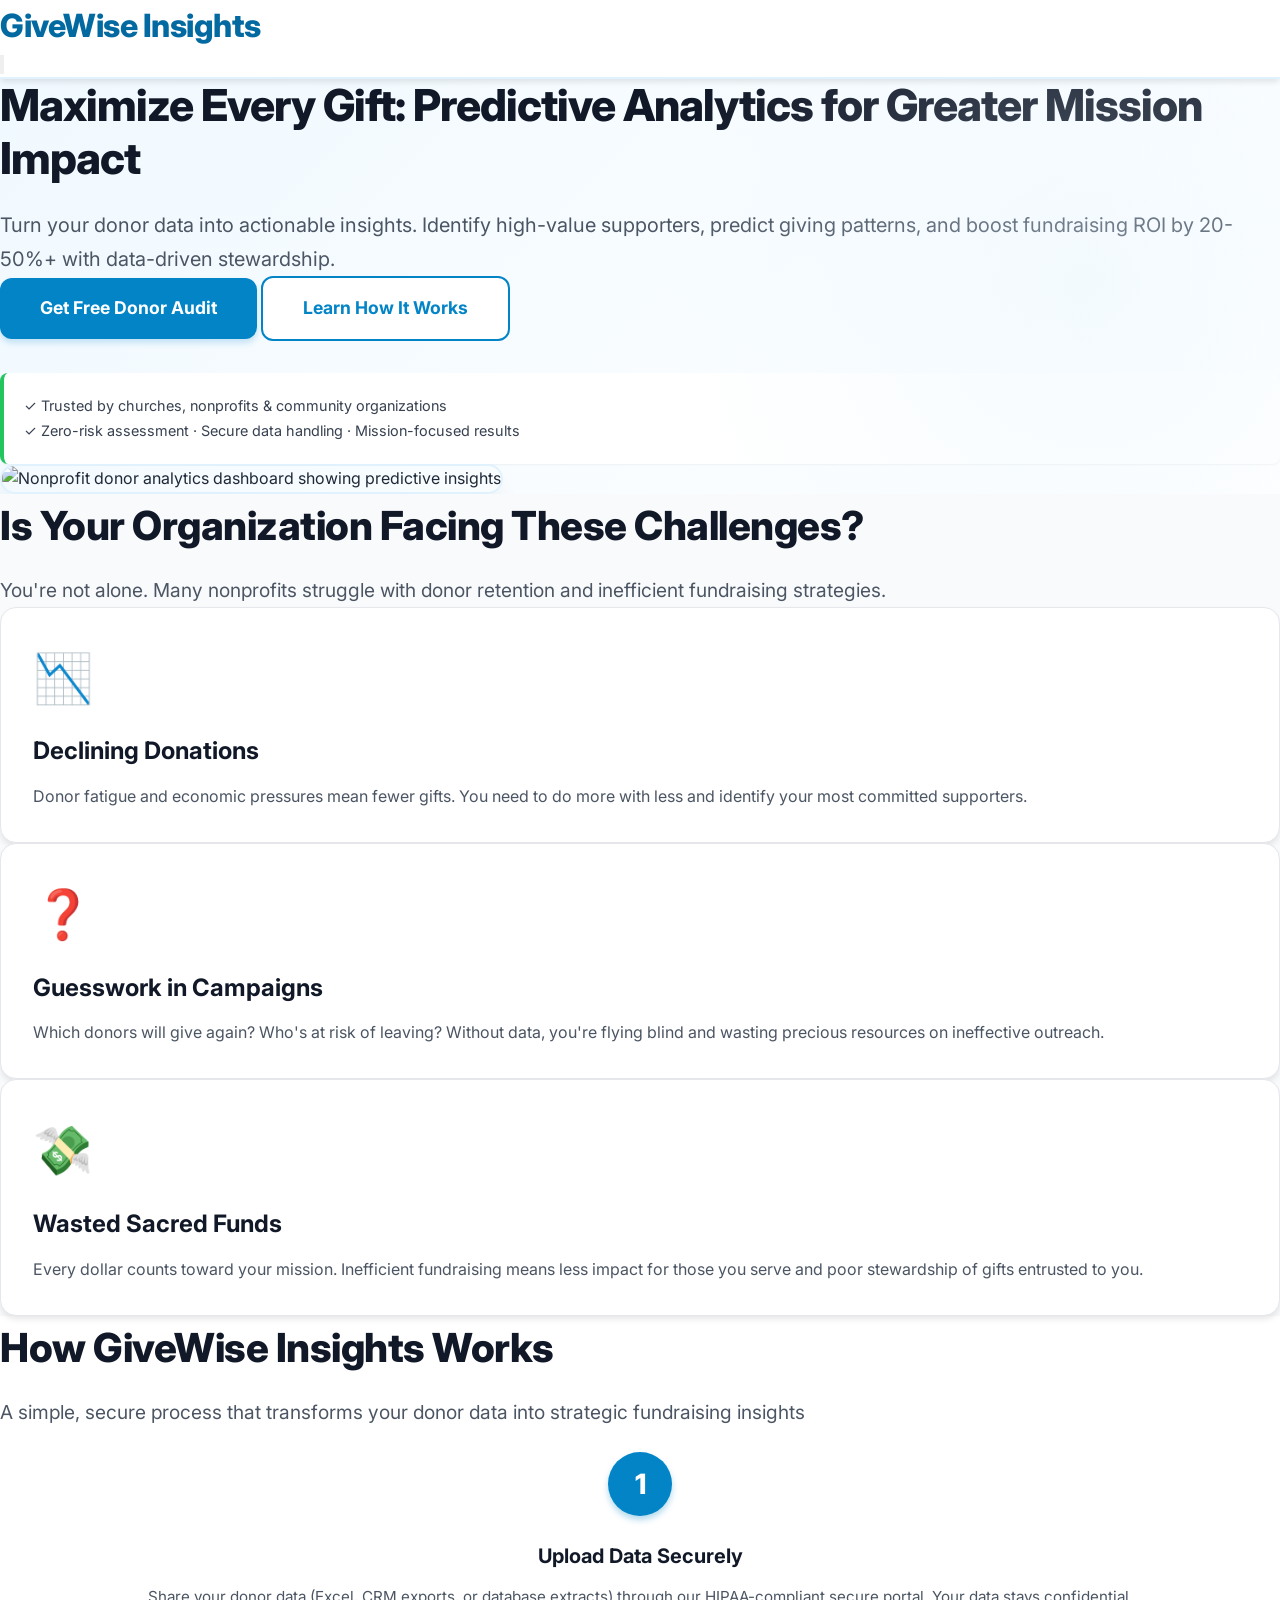
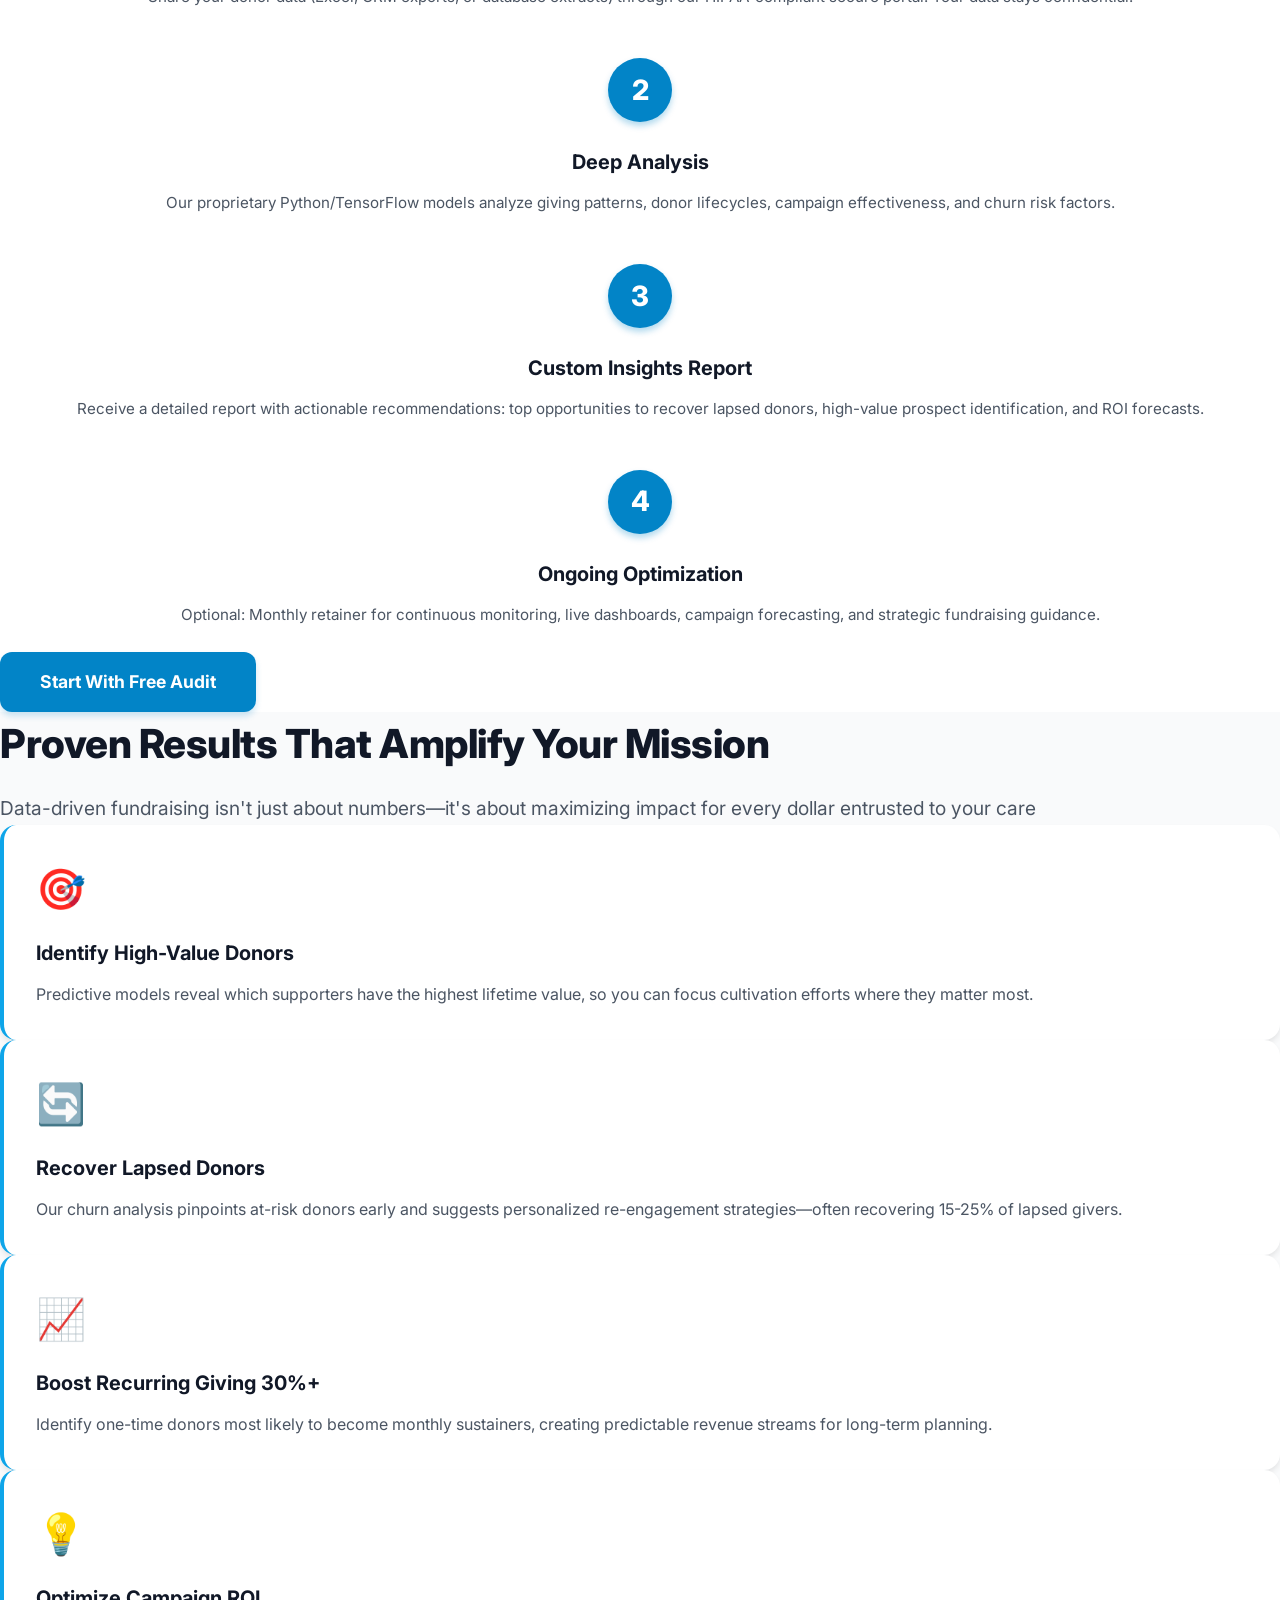
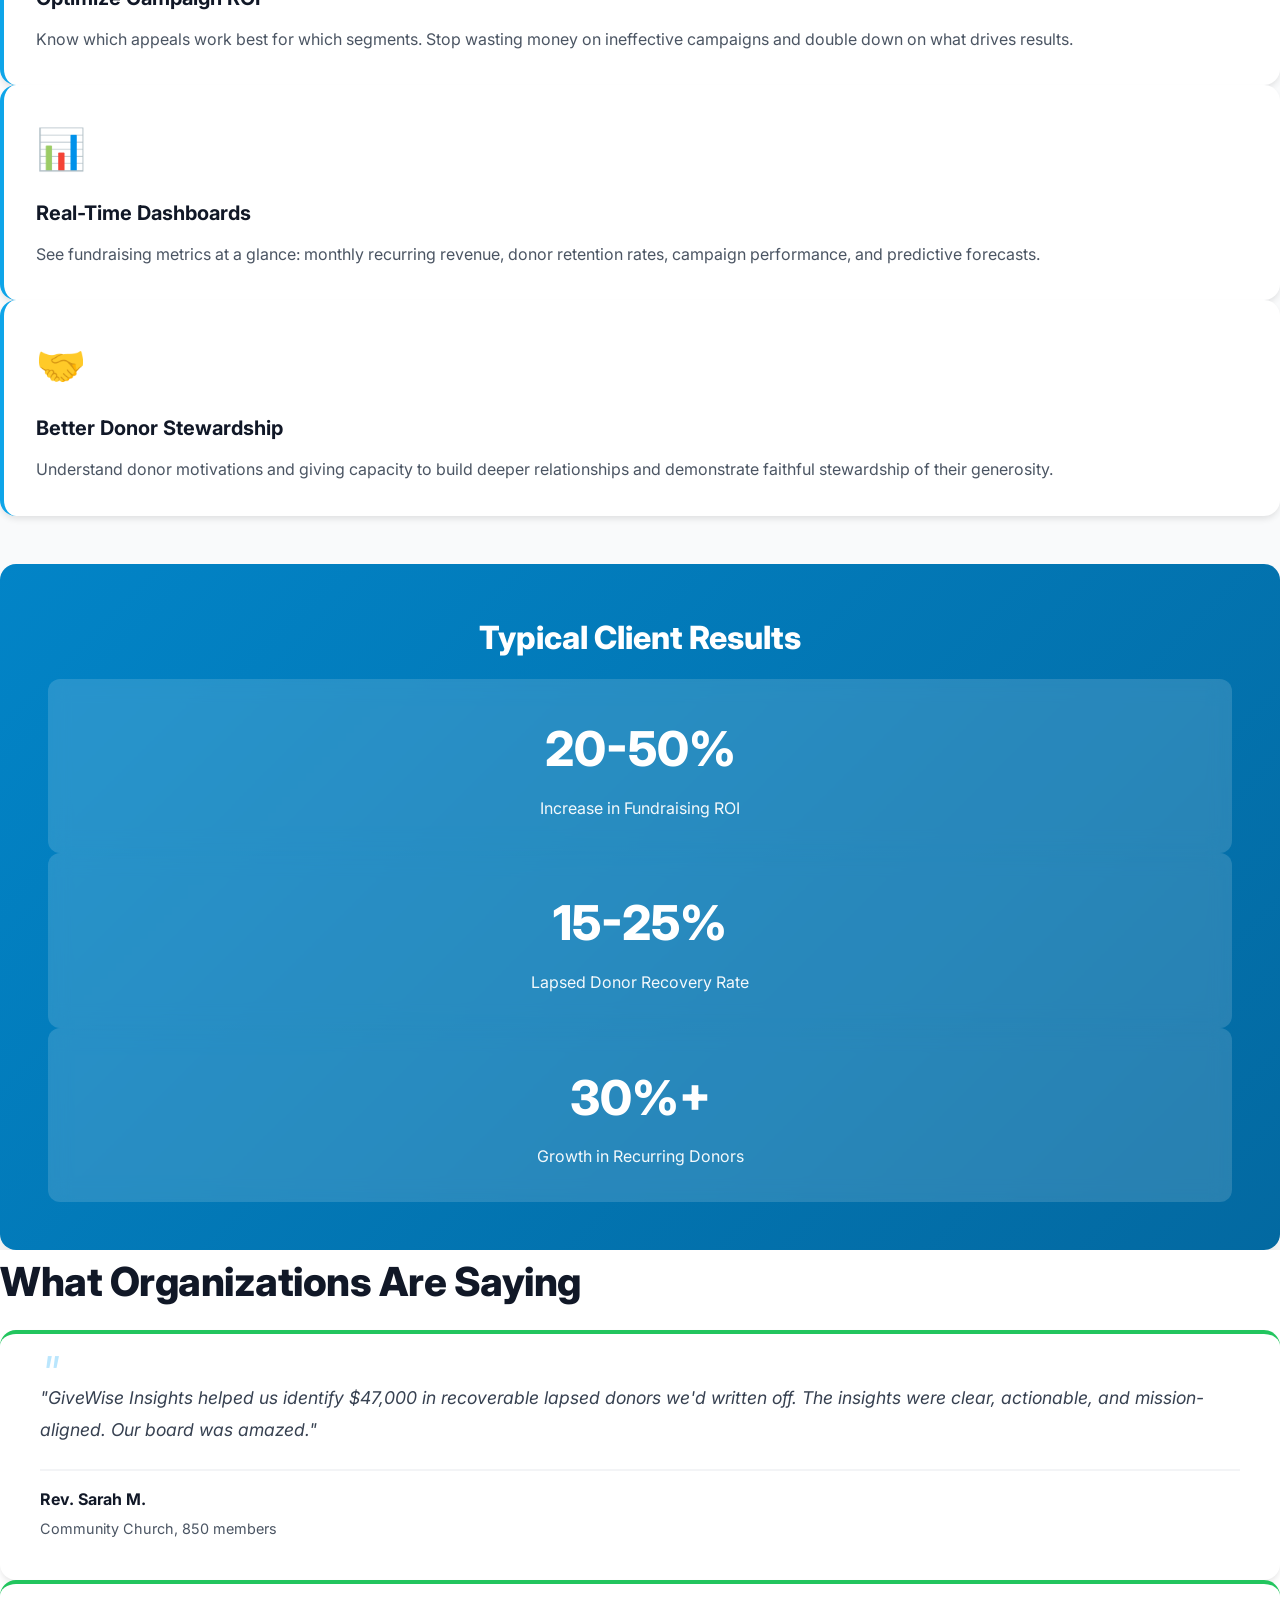
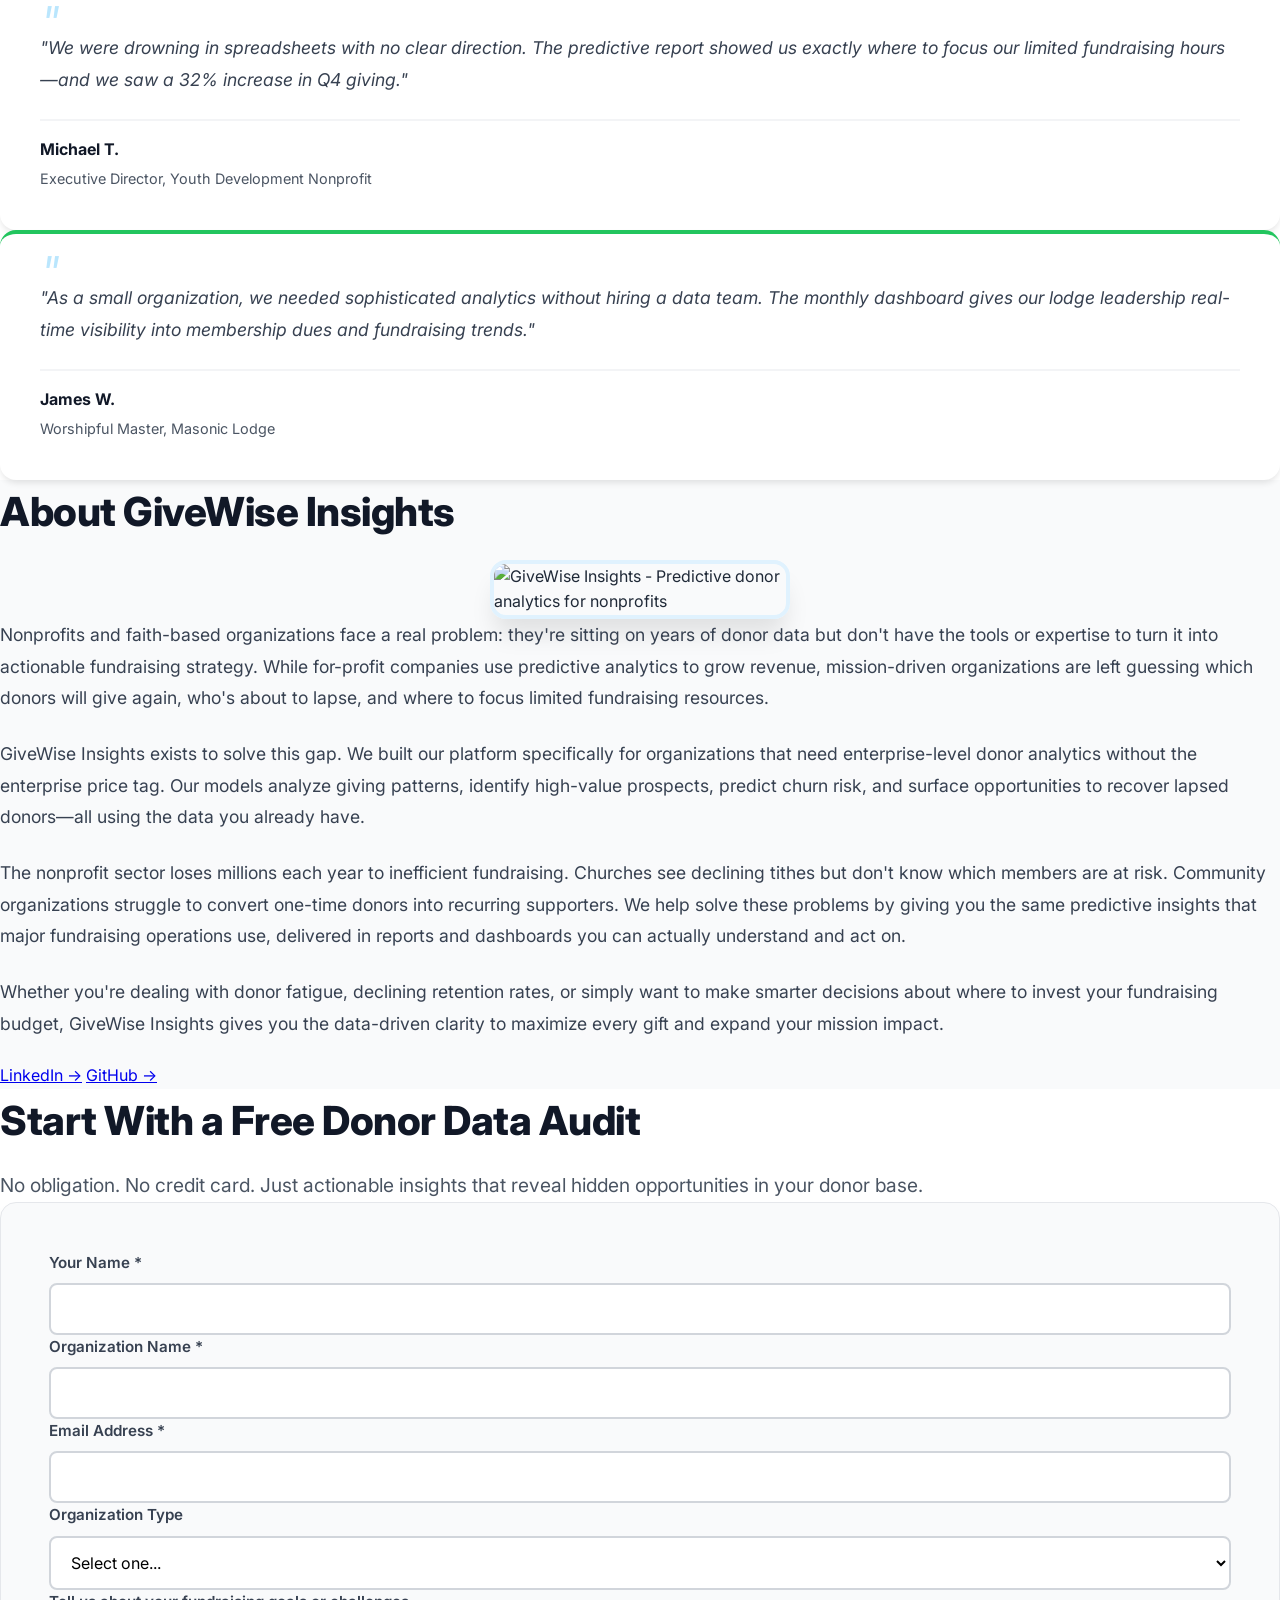
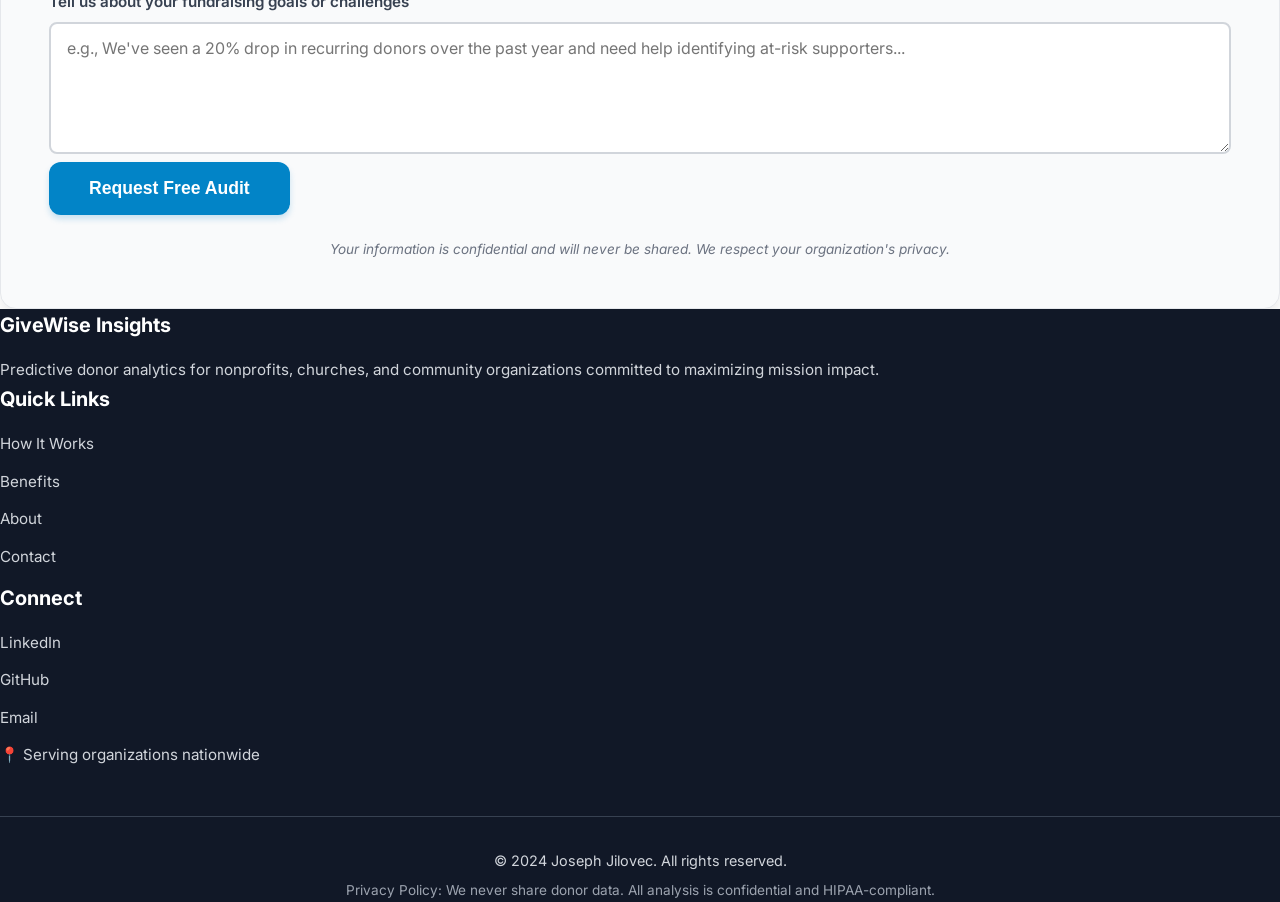
==== index.html @ 6f05339a "Rebrand to GiveWise Insights - Updated content to be more business-focused" ====
<!DOCTYPE html>
<html lang="en">
<head>
    <meta charset="UTF-8">
    <meta name="viewport" content="width=device-width, initial-scale=1.0">
    <meta name="description" content="GiveWise Insights helps nonprofits, churches, and community organizations maximize fundraising ROI through predictive donor analytics and data-driven insights. Free donor data audit available.">
    <meta name="keywords" content="donor analytics for nonprofits, fundraising ROI optimization, predictive donor insights churches, nonprofit donor forecasting, church fundraising analytics, donor lifetime value, lapsed donor recovery">
    <meta name="author" content="Joseph Jilovec">
    
    <!-- Open Graph Tags for Social Sharing -->
    <meta property="og:title" content="GiveWise Insights - Maximize Every Gift Through Data">
    <meta property="og:description" content="Predictive analytics for nonprofits, churches, and community organizations. Boost fundraising ROI by 20-50%+ with data-driven donor insights.">
    <meta property="og:type" content="website">
    <meta property="og:url" content="https://josephjilovec.github.io/givewiseinsights.github.io">
    <meta property="og:image" content="https://josephjilovec.github.io/givewiseinsights.github.io/images/og-image.jpg">
    
    <!-- Twitter Card -->
    <meta name="twitter:card" content="summary_large_image">
    <meta name="twitter:title" content="GiveWise Insights - Maximize Every Gift">
    <meta name="twitter:description" content="Predictive donor analytics for nonprofits and faith-based organizations">
    
    <title>GiveWise Insights - Maximize Every Gift Through Predictive Donor Insights</title>
    
    <!-- Tailwind CSS CDN -->
    <script src="https://cdn.tailwindcss.com"></script>
    
    <!-- Custom Styles -->
    <link rel="stylesheet" href="styles.css">
    
    <!-- Schema.org Markup -->
    <script type="application/ld+json">
    {
      "@context": "https://schema.org",
      "@type": "ProfessionalService",
      "name": "GiveWise Insights",
      "description": "Predictive donor analytics and fundraising optimization for nonprofits, churches, and community organizations",
      "founder": {
        "@type": "Person",
        "name": "Joseph Jilovec"
      },
      "areaServed": "United States",
      "serviceType": ["Donor Analytics", "Fundraising Optimization", "Predictive Modeling", "Donor Lifetime Value Analysis"],
      "url": "https://josephjilovec.github.io/givewiseinsights.github.io"
    }
    </script>
</head>
<body class="antialiased">

    <!-- Header & Navigation -->
    <header class="header-nav">
        <div class="max-w-7xl mx-auto px-4 sm:px-6 lg:px-8 py-4 flex justify-between items-center">
            <h1 class="text-2xl font-bold logo-text">GiveWise Insights</h1>
            <nav class="space-x-4 hidden md:flex">
                <a href="#how-it-works" class="nav-link">How It Works</a>
                <a href="#benefits" class="nav-link">Benefits</a>
                <a href="#about" class="nav-link">About</a>
                <a href="#contact" class="btn-primary-small">Free Audit</a>
            </nav>
            <!-- Mobile menu button -->
            <button id="mobile-menu-btn" class="md:hidden text-gray-600 hover:text-primary-600">
                <svg class="w-6 h-6" fill="none" stroke="currentColor" viewBox="0 0 24 24">
                    <path stroke-linecap="round" stroke-linejoin="round" stroke-width="2" d="M4 6h16M4 12h16M4 18h16"></path>
                </svg>
            </button>
        </div>
        <!-- Mobile menu -->
        <div id="mobile-menu" class="hidden md:hidden bg-white border-t border-gray-200">
            <nav class="flex flex-col px-4 py-4 space-y-3">
                <a href="#how-it-works" class="nav-link">How It Works</a>
                <a href="#benefits" class="nav-link">Benefits</a>
                <a href="#about" class="nav-link">About</a>
                <a href="#contact" class="nav-link">Contact</a>
            </nav>
        </div>
    </header>

    <!-- Hero Section -->
    <section id="hero" class="hero-section">
        <div class="max-w-7xl mx-auto px-4 sm:px-6 lg:px-8 py-20 md:py-32">
            <div class="grid grid-cols-1 lg:grid-cols-2 gap-12 items-center">
                <div>
                    <h1 class="hero-headline">
                        Maximize Every Gift: <span class="text-primary-600">Predictive Analytics</span> for Greater Mission Impact
                    </h1>
                    <p class="hero-subheadline">
                        Turn your donor data into actionable insights. Identify high-value supporters, predict giving patterns, and boost fundraising ROI by 20-50%+ with data-driven stewardship.
                    </p>
                    <div class="flex flex-col sm:flex-row gap-4 mt-8">
                        <a href="#contact" class="btn-primary">Get Free Donor Audit</a>
                        <a href="#how-it-works" class="btn-secondary">Learn How It Works</a>
                    </div>
                    <p class="trust-badge">
                        ✓ Trusted by churches, nonprofits & community organizations<br>
                        ✓ Zero-risk assessment · Secure data handling · Mission-focused results
                    </p>
                </div>
                <div class="hero-image-placeholder">
                    <!-- Replace with actual image: diverse community, hands together, or data visualization -->
                    <img src="images/hero-analytics.jpg" alt="Nonprofit donor analytics dashboard showing predictive insights" class="rounded-lg shadow-2xl">
                </div>
            </div>
        </div>
    </section>

    <!-- Pain Points Section -->
    <section id="pain-points" class="section-light">
        <div class="max-w-7xl mx-auto px-4 sm:px-6 lg:px-8 py-16 md:py-20">
            <div class="text-center max-w-3xl mx-auto mb-12">
                <h2 class="section-title">Is Your Organization Facing These Challenges?</h2>
                <p class="section-subtitle">You're not alone. Many nonprofits struggle with donor retention and inefficient fundraising strategies.</p>
            </div>
            
            <div class="grid grid-cols-1 md:grid-cols-3 gap-8">
                <div class="pain-card">
                    <div class="pain-icon">📉</div>
                    <h3 class="pain-title">Declining Donations</h3>
                    <p class="pain-description">Donor fatigue and economic pressures mean fewer gifts. You need to do more with less and identify your most committed supporters.</p>
                </div>
                
                <div class="pain-card">
                    <div class="pain-icon">❓</div>
                    <h3 class="pain-title">Guesswork in Campaigns</h3>
                    <p class="pain-description">Which donors will give again? Who's at risk of leaving? Without data, you're flying blind and wasting precious resources on ineffective outreach.</p>
                </div>
                
                <div class="pain-card">
                    <div class="pain-icon">💸</div>
                    <h3 class="pain-title">Wasted Sacred Funds</h3>
                    <p class="pain-description">Every dollar counts toward your mission. Inefficient fundraising means less impact for those you serve and poor stewardship of gifts entrusted to you.</p>
                </div>
            </div>
        </div>
    </section>

    <!-- How It Works Section -->
    <section id="how-it-works" class="section-white">
        <div class="max-w-7xl mx-auto px-4 sm:px-6 lg:px-8 py-16 md:py-20">
            <div class="text-center max-w-3xl mx-auto mb-16">
                <h2 class="section-title">How GiveWise Insights Works</h2>
                <p class="section-subtitle">A simple, secure process that transforms your donor data into strategic fundraising insights</p>
            </div>
            
            <div class="grid grid-cols-1 md:grid-cols-4 gap-8">
                <div class="process-step">
                    <div class="process-number">1</div>
                    <h3 class="process-title">Upload Data Securely</h3>
                    <p class="process-description">Share your donor data (Excel, CRM exports, or database extracts) through our HIPAA-compliant secure portal. Your data stays confidential.</p>
                </div>
                
                <div class="process-step">
                    <div class="process-number">2</div>
                    <h3 class="process-title">Deep Analysis</h3>
                    <p class="process-description">Our proprietary Python/TensorFlow models analyze giving patterns, donor lifecycles, campaign effectiveness, and churn risk factors.</p>
                </div>
                
                <div class="process-step">
                    <div class="process-number">3</div>
                    <h3 class="process-title">Custom Insights Report</h3>
                    <p class="process-description">Receive a detailed report with actionable recommendations: top opportunities to recover lapsed donors, high-value prospect identification, and ROI forecasts.</p>
                </div>
                
                <div class="process-step">
                    <div class="process-number">4</div>
                    <h3 class="process-title">Ongoing Optimization</h3>
                    <p class="process-description">Optional: Monthly retainer for continuous monitoring, live dashboards, campaign forecasting, and strategic fundraising guidance.</p>
                </div>
            </div>
            
            <div class="text-center mt-12">
                <a href="#contact" class="btn-primary">Start With Free Audit</a>
            </div>
        </div>
    </section>

    <!-- Benefits/ROI Section -->
    <section id="benefits" class="section-light">
        <div class="max-w-7xl mx-auto px-4 sm:px-6 lg:px-8 py-16 md:py-20">
            <div class="text-center max-w-3xl mx-auto mb-16">
                <h2 class="section-title">Proven Results That Amplify Your Mission</h2>
                <p class="section-subtitle">Data-driven fundraising isn't just about numbers—it's about maximizing impact for every dollar entrusted to your care</p>
            </div>
            
            <div class="grid grid-cols-1 md:grid-cols-2 lg:grid-cols-3 gap-8">
                <div class="benefit-card">
                    <div class="benefit-icon">🎯</div>
                    <h3 class="benefit-title">Identify High-Value Donors</h3>
                    <p class="benefit-description">Predictive models reveal which supporters have the highest lifetime value, so you can focus cultivation efforts where they matter most.</p>
                </div>
                
                <div class="benefit-card">
                    <div class="benefit-icon">🔄</div>
                    <h3 class="benefit-title">Recover Lapsed Donors</h3>
                    <p class="benefit-description">Our churn analysis pinpoints at-risk donors early and suggests personalized re-engagement strategies—often recovering 15-25% of lapsed givers.</p>
                </div>
                
                <div class="benefit-card">
                    <div class="benefit-icon">📈</div>
                    <h3 class="benefit-title">Boost Recurring Giving 30%+</h3>
                    <p class="benefit-description">Identify one-time donors most likely to become monthly sustainers, creating predictable revenue streams for long-term planning.</p>
                </div>
                
                <div class="benefit-card">
                    <div class="benefit-icon">💡</div>
                    <h3 class="benefit-title">Optimize Campaign ROI</h3>
                    <p class="benefit-description">Know which appeals work best for which segments. Stop wasting money on ineffective campaigns and double down on what drives results.</p>
                </div>
                
                <div class="benefit-card">
                    <div class="benefit-icon">📊</div>
                    <h3 class="benefit-title">Real-Time Dashboards</h3>
                    <p class="benefit-description">See fundraising metrics at a glance: monthly recurring revenue, donor retention rates, campaign performance, and predictive forecasts.</p>
                </div>
                
                <div class="benefit-card">
                    <div class="benefit-icon">🤝</div>
                    <h3 class="benefit-title">Better Donor Stewardship</h3>
                    <p class="benefit-description">Understand donor motivations and giving capacity to build deeper relationships and demonstrate faithful stewardship of their generosity.</p>
                </div>
            </div>
            
            <div class="roi-highlight">
                <h3 class="roi-title">Typical Client Results</h3>
                <div class="grid grid-cols-1 md:grid-cols-3 gap-6 mt-6">
                    <div class="roi-stat">
                        <div class="roi-number">20-50%</div>
                        <div class="roi-label">Increase in Fundraising ROI</div>
                    </div>
                    <div class="roi-stat">
                        <div class="roi-number">15-25%</div>
                        <div class="roi-label">Lapsed Donor Recovery Rate</div>
                    </div>
                    <div class="roi-stat">
                        <div class="roi-number">30%+</div>
                        <div class="roi-label">Growth in Recurring Donors</div>
                    </div>
                </div>
            </div>
        </div>
    </section>

    <!-- Testimonials/Case Studies Section -->
    <section id="testimonials" class="section-white">
        <div class="max-w-7xl mx-auto px-4 sm:px-6 lg:px-8 py-16 md:py-20">
            <div class="text-center max-w-3xl mx-auto mb-16">
                <h2 class="section-title">What Organizations Are Saying</h2>
            </div>
            
            <div class="grid grid-cols-1 md:grid-cols-3 gap-8">
                <div class="testimonial-card">
                    <div class="testimonial-quote">"GiveWise Insights helped us identify $47,000 in recoverable lapsed donors we'd written off. The insights were clear, actionable, and mission-aligned. Our board was amazed."</div>
                    <div class="testimonial-author">
                        <div class="testimonial-name">Rev. Sarah M.</div>
                        <div class="testimonial-org">Community Church, 850 members</div>
                    </div>
                </div>
                
                <div class="testimonial-card">
                    <div class="testimonial-quote">"We were drowning in spreadsheets with no clear direction. The predictive report showed us exactly where to focus our limited fundraising hours—and we saw a 32% increase in Q4 giving."</div>
                    <div class="testimonial-author">
                        <div class="testimonial-name">Michael T.</div>
                        <div class="testimonial-org">Executive Director, Youth Development Nonprofit</div>
                    </div>
                </div>
                
                <div class="testimonial-card">
                    <div class="testimonial-quote">"As a small organization, we needed sophisticated analytics without hiring a data team. The monthly dashboard gives our lodge leadership real-time visibility into membership dues and fundraising trends."</div>
                    <div class="testimonial-author">
                        <div class="testimonial-name">James W.</div>
                        <div class="testimonial-org">Worshipful Master, Masonic Lodge</div>
                    </div>
                </div>
            </div>
        </div>
    </section>

    <!-- About Section -->
    <section id="about" class="section-light">
        <div class="max-w-5xl mx-auto px-4 sm:px-6 lg:px-8 py-16 md:py-20">
            <div class="text-center mb-12">
                <h2 class="section-title">About GiveWise Insights</h2>
            </div>
            
            <div class="grid grid-cols-1 lg:grid-cols-3 gap-12 items-center">
                <div class="lg:col-span-1">
                    <img src="images/joseph-profile.jpg" alt="GiveWise Insights - Predictive donor analytics for nonprofits" class="about-image">
                </div>
                
                <div class="lg:col-span-2">
                    <div class="about-content">
                        <p class="about-text">Nonprofits and faith-based organizations face a real problem: they're sitting on years of donor data but don't have the tools or expertise to turn it into actionable fundraising strategy. While for-profit companies use predictive analytics to grow revenue, mission-driven organizations are left guessing which donors will give again, who's about to lapse, and where to focus limited fundraising resources.</p>
                        
                        <p class="about-text">GiveWise Insights exists to solve this gap. We built our platform specifically for organizations that need enterprise-level donor analytics without the enterprise price tag. Our models analyze giving patterns, identify high-value prospects, predict churn risk, and surface opportunities to recover lapsed donors—all using the data you already have.</p>
                        
                        <p class="about-text">The nonprofit sector loses millions each year to inefficient fundraising. Churches see declining tithes but don't know which members are at risk. Community organizations struggle to convert one-time donors into recurring supporters. We help solve these problems by giving you the same predictive insights that major fundraising operations use, delivered in reports and dashboards you can actually understand and act on.</p>
                        
                        <p class="about-text">Whether you're dealing with donor fatigue, declining retention rates, or simply want to make smarter decisions about where to invest your fundraising budget, GiveWise Insights gives you the data-driven clarity to maximize every gift and expand your mission impact.</p>
                        
                        <div class="flex gap-4 mt-6">
                            <a href="https://www.linkedin.com/in/jilovecjoseph/" target="_blank" class="text-primary-600 hover:text-primary-700 font-medium">LinkedIn →</a>
                            <a href="https://github.com/JosephJilovec" target="_blank" class="text-primary-600 hover:text-primary-700 font-medium">GitHub →</a>
                        </div>
                    </div>
                </div>
            </div>
        </div>
    </section>

    <!-- CTA/Contact Form Section -->
    <section id="contact" class="section-white">
        <div class="max-w-4xl mx-auto px-4 sm:px-6 lg:px-8 py-16 md:py-20">
            <div class="text-center mb-12">
                <h2 class="section-title">Start With a Free Donor Data Audit</h2>
                <p class="section-subtitle">No obligation. No credit card. Just actionable insights that reveal hidden opportunities in your donor base.</p>
            </div>
            
            <form id="contact-form" class="contact-form" action="https://formsubmit.co/ajax/realjjemail@gmail.com" method="POST">
                <!-- FormSubmit Configuration -->
                <input type="hidden" name="_subject" value="New GiveWise Insights Inquiry">
                <input type="hidden" name="_captcha" value="false">
                <input type="hidden" name="_template" value="table">
                
                <div class="grid grid-cols-1 md:grid-cols-2 gap-6">
                    <div>
                        <label for="name" class="form-label">Your Name *</label>
                        <input type="text" id="name" name="name" required class="form-input">
                    </div>
                    
                    <div>
                        <label for="organization" class="form-label">Organization Name *</label>
                        <input type="text" id="organization" name="organization" required class="form-input">
                    </div>
                </div>
                
                <div class="grid grid-cols-1 md:grid-cols-2 gap-6 mt-6">
                    <div>
                        <label for="email" class="form-label">Email Address *</label>
                        <input type="email" id="email" name="email" required class="form-input">
                    </div>
                    
                    <div>
                        <label for="org-type" class="form-label">Organization Type</label>
                        <select id="org-type" name="org-type" class="form-input">
                            <option value="">Select one...</option>
                            <option value="church">Church / Religious Organization</option>
                            <option value="nonprofit">Nonprofit / Charity</option>
                            <option value="masonic">Masonic Lodge</option>
                            <option value="service-club">Service Club (Rotary, Lions, etc.)</option>
                            <option value="school">School / Educational Institution</option>
                            <option value="community">Community Organization</option>
                            <option value="other">Other</option>
                        </select>
                    </div>
                </div>
                
                <div class="mt-6">
                    <label for="message" class="form-label">Tell us about your fundraising goals or challenges</label>
                    <textarea id="message" name="message" rows="5" class="form-input" placeholder="e.g., We've seen a 20% drop in recurring donors over the past year and need help identifying at-risk supporters..."></textarea>
                </div>
                
                <div class="mt-8 text-center">
                    <button type="submit" id="submit-btn" class="btn-primary">Request Free Audit</button>
                    
                    <p id="form-loading" class="form-message hidden">
                        <svg class="animate-spin inline-block h-5 w-5 text-primary-600 mr-2" xmlns="http://www.w3.org/2000/svg" fill="none" viewBox="0 0 24 24">
                            <circle class="opacity-25" cx="12" cy="12" r="10" stroke="currentColor" stroke-width="4"></circle>
                            <path class="opacity-75" fill="currentColor" d="M4 12a8 8 0 018-8V0C5.373 0 0 5.373 0 12h4zm2 5.291A7.962 7.962 0 014 12H0c0 3.042 1.135 5.824 3 7.938l3-2.647z"></path>
                        </svg>
                        Sending...
                    </p>
                    <p id="form-success" class="form-message hidden text-green-600">Thank you! I'll be in touch within 24 hours to discuss your free audit.</p>
                    <p id="form-error" class="form-message hidden text-red-600">There was an error submitting the form. Please email me directly at: realjjemail@gmail.com</p>
                </div>
                
                <p class="form-privacy">Your information is confidential and will never be shared. We respect your organization's privacy.</p>
            </form>
        </div>
    </section>

    <!-- Footer -->
    <footer class="footer">
        <div class="max-w-7xl mx-auto px-4 sm:px-6 lg:px-8 py-12">
            <div class="grid grid-cols-1 md:grid-cols-3 gap-8">
                <div>
                    <h3 class="footer-heading">GiveWise Insights</h3>
                    <p class="footer-text">Predictive donor analytics for nonprofits, churches, and community organizations committed to maximizing mission impact.</p>
                </div>
                
                <div>
                    <h4 class="footer-heading">Quick Links</h4>
                    <ul class="footer-links">
                        <li><a href="#how-it-works">How It Works</a></li>
                        <li><a href="#benefits">Benefits</a></li>
                        <li><a href="#about">About</a></li>
                        <li><a href="#contact">Contact</a></li>
                    </ul>
                </div>
                
                <div>
                    <h4 class="footer-heading">Connect</h4>
                    <ul class="footer-links">
                        <li><a href="https://www.linkedin.com/in/jilovecjoseph/" target="_blank">LinkedIn</a></li>
                        <li><a href="https://github.com/JosephJilovec" target="_blank">GitHub</a></li>
                        <li><a href="mailto:realjjemail@gmail.com">Email</a></li>
                    </ul>
                    <p class="footer-text mt-4">📍 Serving organizations nationwide</p>
                </div>
            </div>
            
            <div class="footer-bottom">
                <p>&copy; 2024 Joseph Jilovec. All rights reserved.</p>
                <p class="footer-privacy">Privacy Policy: We never share donor data. All analysis is confidential and HIPAA-compliant.</p>
            </div>
        </div>
    </footer>

    <!-- JavaScript -->
    <script src="script.js"></script>
</body>
</html>
---- styles.css ----
/* ============================================
   STEWARDSHIP ANALYTICS - CUSTOM STYLES
   Professional, trust-building design for nonprofits
   ============================================ */

/* Import Professional Font */
@import url('https://fonts.googleapis.com/css2?family=Inter:wght@300;400;500;600;700;800&display=swap');

/* ============================================
   CSS CUSTOM PROPERTIES (THEME COLORS)
   ============================================ */
:root {
    /* Primary Colors - Trust & Professionalism */
    --primary-50: #f0f9ff;
    --primary-100: #e0f2fe;
    --primary-200: #bae6fd;
    --primary-300: #7dd3fc;
    --primary-400: #38bdf8;
    --primary-500: #0ea5e9;  /* Main brand blue */
    --primary-600: #0284c7;
    --primary-700: #0369a1;
    --primary-800: #075985;
    --primary-900: #0c4a6e;
    
    /* Accent Colors - Calm Green for Growth/Impact */
    --accent-50: #f0fdf4;
    --accent-100: #dcfce7;
    --accent-200: #bbf7d0;
    --accent-300: #86efac;
    --accent-400: #4ade80;
    --accent-500: #22c55e;  /* Success/Growth green */
    --accent-600: #16a34a;
    --accent-700: #15803d;
    
    /* Neutral Grays */
    --gray-50: #f9fafb;
    --gray-100: #f3f4f6;
    --gray-200: #e5e7eb;
    --gray-300: #d1d5db;
    --gray-400: #9ca3af;
    --gray-500: #6b7280;
    --gray-600: #4b5563;
    --gray-700: #374151;
    --gray-800: #1f2937;
    --gray-900: #111827;
    
    /* Typography */
    --font-sans: 'Inter', -apple-system, BlinkMacSystemFont, 'Segoe UI', Roboto, sans-serif;
    
    /* Spacing */
    --section-padding: 5rem 0;
    --container-max: 1280px;
    
    /* Shadows */
    --shadow-sm: 0 1px 2px 0 rgba(0, 0, 0, 0.05);
    --shadow-md: 0 4px 6px -1px rgba(0, 0, 0, 0.1);
    --shadow-lg: 0 10px 15px -3px rgba(0, 0, 0, 0.1);
    --shadow-xl: 0 20px 25px -5px rgba(0, 0, 0, 0.1);
}

/* ============================================
   BASE STYLES
   ============================================ */
* {
    margin: 0;
    padding: 0;
    box-sizing: border-box;
}

body {
    font-family: var(--font-sans);
    color: var(--gray-800);
    line-height: 1.6;
    -webkit-font-smoothing: antialiased;
    -moz-osx-font-smoothing: grayscale;
    background-color: white;
}

html {
    scroll-behavior: smooth;
}

/* ============================================
   HEADER & NAVIGATION
   ============================================ */
.header-nav {
    background: white;
    box-shadow: var(--shadow-md);
    position: sticky;
    top: 0;
    z-index: 1000;
    border-bottom: 2px solid var(--primary-100);
}

.logo-text {
    color: var(--primary-700);
    font-weight: 800;
    letter-spacing: -0.5px;
}

.nav-link {
    color: var(--gray-600);
    font-weight: 500;
    text-decoration: none;
    transition: color 0.3s ease;
    font-size: 0.95rem;
}

.nav-link:hover {
    color: var(--primary-600);
}

.btn-primary-small {
    background: var(--primary-600);
    color: white;
    padding: 0.5rem 1.25rem;
    border-radius: 0.5rem;
    font-weight: 600;
    text-decoration: none;
    transition: all 0.3s ease;
    font-size: 0.9rem;
}

.btn-primary-small:hover {
    background: var(--primary-700);
    transform: translateY(-1px);
    box-shadow: var(--shadow-md);
}

/* ============================================
   HERO SECTION
   ============================================ */
.hero-section {
    background: linear-gradient(135deg, var(--primary-50) 0%, white 100%);
    position: relative;
    overflow: hidden;
}

.hero-section::before {
    content: '';
    position: absolute;
    top: -50%;
    right: -20%;
    width: 70%;
    height: 200%;
    background: radial-gradient(circle, var(--primary-100) 0%, transparent 70%);
    opacity: 0.3;
    pointer-events: none;
}

.hero-headline {
    font-size: 2.75rem;
    font-weight: 800;
    line-height: 1.2;
    color: var(--gray-900);
    margin-bottom: 1.5rem;
    letter-spacing: -1px;
}

.hero-subheadline {
    font-size: 1.25rem;
    color: var(--gray-600);
    line-height: 1.7;
    font-weight: 400;
}

.trust-badge {
    margin-top: 2rem;
    padding: 1.25rem;
    background: white;
    border-left: 4px solid var(--accent-500);
    border-radius: 0.5rem;
    color: var(--gray-700);
    font-size: 0.9rem;
    line-height: 1.8;
    box-shadow: var(--shadow-sm);
}

.hero-image-placeholder img {
    width: 100%;
    height: auto;
    border-radius: 1rem;
    box-shadow: var(--shadow-xl);
    border: 2px solid var(--primary-100);
}

/* Responsive Hero */
@media (max-width: 768px) {
    .hero-headline {
        font-size: 2rem;
    }
    
    .hero-subheadline {
        font-size: 1.1rem;
    }
}

/* ============================================
   BUTTONS
   ============================================ */
.btn-primary {
    background: var(--primary-600);
    color: white;
    padding: 1rem 2.5rem;
    border-radius: 0.75rem;
    font-weight: 700;
    text-decoration: none;
    display: inline-block;
    transition: all 0.3s ease;
    font-size: 1.1rem;
    border: none;
    cursor: pointer;
    box-shadow: 0 4px 6px rgba(2, 132, 199, 0.2);
}

.btn-primary:hover {
    background: var(--primary-700);
    transform: translateY(-2px);
    box-shadow: 0 6px 12px rgba(2, 132, 199, 0.3);
}

.btn-secondary {
    background: white;
    color: var(--primary-600);
    padding: 1rem 2.5rem;
    border: 2px solid var(--primary-600);
    border-radius: 0.75rem;
    font-weight: 700;
    text-decoration: none;
    display: inline-block;
    transition: all 0.3s ease;
    font-size: 1.1rem;
}

.btn-secondary:hover {
    background: var(--primary-50);
    transform: translateY(-2px);
}

/* ============================================
   SECTION STYLES
   ============================================ */
.section-light {
    background: var(--gray-50);
}

.section-white {
    background: white;
}

.section-title {
    font-size: 2.5rem;
    font-weight: 800;
    color: var(--gray-900);
    margin-bottom: 1rem;
    letter-spacing: -0.5px;
}

.section-subtitle {
    font-size: 1.2rem;
    color: var(--gray-600);
    line-height: 1.7;
}

/* ============================================
   PAIN POINTS CARDS
   ============================================ */
.pain-card {
    background: white;
    padding: 2rem;
    border-radius: 1rem;
    box-shadow: var(--shadow-md);
    transition: transform 0.3s ease, box-shadow 0.3s ease;
    border: 1px solid var(--gray-200);
}

.pain-card:hover {
    transform: translateY(-4px);
    box-shadow: var(--shadow-xl);
}

.pain-icon {
    font-size: 3rem;
    margin-bottom: 1rem;
}

.pain-title {
    font-size: 1.5rem;
    font-weight: 700;
    color: var(--gray-900);
    margin-bottom: 0.75rem;
}

.pain-description {
    color: var(--gray-600);
    line-height: 1.7;
}

/* ============================================
   PROCESS STEPS
   ============================================ */
.process-step {
    text-align: center;
    padding: 1.5rem;
}

.process-number {
    background: var(--primary-600);
    color: white;
    width: 4rem;
    height: 4rem;
    border-radius: 50%;
    display: flex;
    align-items: center;
    justify-content: center;
    font-size: 1.75rem;
    font-weight: 800;
    margin: 0 auto 1.5rem;
    box-shadow: 0 4px 6px rgba(2, 132, 199, 0.3);
}

.process-title {
    font-size: 1.25rem;
    font-weight: 700;
    color: var(--gray-900);
    margin-bottom: 0.75rem;
}

.process-description {
    color: var(--gray-600);
    line-height: 1.7;
    font-size: 0.95rem;
}

/* ============================================
   BENEFITS CARDS
   ============================================ */
.benefit-card {
    background: white;
    padding: 2rem;
    border-radius: 1rem;
    box-shadow: var(--shadow-md);
    transition: all 0.3s ease;
    border-left: 4px solid var(--primary-500);
}

.benefit-card:hover {
    transform: translateY(-4px);
    box-shadow: var(--shadow-xl);
    border-left-color: var(--accent-500);
}

.benefit-icon {
    font-size: 2.5rem;
    margin-bottom: 1rem;
}

.benefit-title {
    font-size: 1.25rem;
    font-weight: 700;
    color: var(--gray-900);
    margin-bottom: 0.75rem;
}

.benefit-description {
    color: var(--gray-600);
    line-height: 1.7;
}

/* ============================================
   ROI HIGHLIGHT BOX
   ============================================ */
.roi-highlight {
    background: linear-gradient(135deg, var(--primary-600) 0%, var(--primary-700) 100%);
    padding: 3rem;
    border-radius: 1rem;
    margin-top: 3rem;
    text-align: center;
    color: white;
    box-shadow: var(--shadow-xl);
}

.roi-title {
    font-size: 2rem;
    font-weight: 800;
    margin-bottom: 1rem;
}

.roi-stat {
    background: rgba(255, 255, 255, 0.15);
    padding: 2rem;
    border-radius: 0.75rem;
    backdrop-filter: blur(10px);
}

.roi-number {
    font-size: 3rem;
    font-weight: 800;
    margin-bottom: 0.5rem;
}

.roi-label {
    font-size: 1rem;
    opacity: 0.95;
}

/* ============================================
   TESTIMONIAL CARDS
   ============================================ */
.testimonial-card {
    background: white;
    padding: 2.5rem;
    border-radius: 1rem;
    box-shadow: var(--shadow-md);
    border-top: 4px solid var(--accent-500);
    transition: transform 0.3s ease;
}

.testimonial-card:hover {
    transform: translateY(-4px);
    box-shadow: var(--shadow-xl);
}

.testimonial-quote {
    font-size: 1.1rem;
    color: var(--gray-700);
    line-height: 1.8;
    margin-bottom: 1.5rem;
    font-style: italic;
}

.testimonial-quote::before {
    content: '"';
    font-size: 3rem;
    color: var(--primary-200);
    line-height: 0;
    display: block;
    margin-bottom: 0.5rem;
}

.testimonial-author {
    border-top: 2px solid var(--gray-100);
    padding-top: 1rem;
}

.testimonial-name {
    font-weight: 700;
    color: var(--gray-900);
    margin-bottom: 0.25rem;
}

.testimonial-org {
    color: var(--gray-600);
    font-size: 0.9rem;
}

/* ============================================
   ABOUT SECTION
   ============================================ */
.about-image {
    width: 100%;
    max-width: 300px;
    height: auto;
    border-radius: 1rem;
    box-shadow: var(--shadow-xl);
    border: 4px solid var(--primary-100);
    margin: 0 auto;
    display: block;
}

.about-content {
    display: flex;
    flex-direction: column;
    gap: 1.5rem;
}

.about-text {
    font-size: 1.1rem;
    line-height: 1.8;
    color: var(--gray-700);
}

/* ============================================
   CONTACT FORM
   ============================================ */
.contact-form {
    background: var(--gray-50);
    padding: 3rem;
    border-radius: 1rem;
    box-shadow: var(--shadow-lg);
    border: 1px solid var(--gray-200);
}

.form-label {
    display: block;
    font-weight: 600;
    color: var(--gray-700);
    margin-bottom: 0.5rem;
    font-size: 0.95rem;
}

.form-input {
    width: 100%;
    padding: 0.875rem 1rem;
    border: 2px solid var(--gray-300);
    border-radius: 0.5rem;
    font-size: 1rem;
    transition: all 0.3s ease;
    font-family: var(--font-sans);
    background: white;
}

.form-input:focus {
    outline: none;
    border-color: var(--primary-500);
    box-shadow: 0 0 0 3px rgba(14, 165, 233, 0.1);
}

.form-message {
    margin-top: 1rem;
    font-size: 0.95rem;
    font-weight: 500;
}

.form-privacy {
    text-align: center;
    font-size: 0.85rem;
    color: var(--gray-500);
    margin-top: 1.5rem;
    font-style: italic;
}

/* ============================================
   FOOTER
   ============================================ */
.footer {
    background: var(--gray-900);
    color: var(--gray-300);
}

.footer-heading {
    font-size: 1.25rem;
    font-weight: 700;
    color: white;
    margin-bottom: 1rem;
}

.footer-text {
    line-height: 1.7;
    font-size: 0.95rem;
}

.footer-links {
    list-style: none;
    padding: 0;
}

.footer-links li {
    margin-bottom: 0.75rem;
}

.footer-links a {
    color: var(--gray-300);
    text-decoration: none;
    transition: color 0.3s ease;
    font-size: 0.95rem;
}

.footer-links a:hover {
    color: var(--primary-400);
}

.footer-bottom {
    margin-top: 3rem;
    padding-top: 2rem;
    border-top: 1px solid var(--gray-700);
    text-align: center;
    font-size: 0.9rem;
}

.footer-privacy {
    margin-top: 0.5rem;
    font-size: 0.85rem;
    color: var(--gray-400);
}

/* ============================================
   RESPONSIVE DESIGN
   ============================================ */
@media (max-width: 768px) {
    .section-title {
        font-size: 2rem;
    }
    
    .contact-form {
        padding: 2rem;
    }
    
    .roi-highlight {
        padding: 2rem;
    }
    
    .roi-number {
        font-size: 2.5rem;
    }
}

/* ============================================
   UTILITY CLASSES
   ============================================ */
.hidden {
    display: none !important;
}
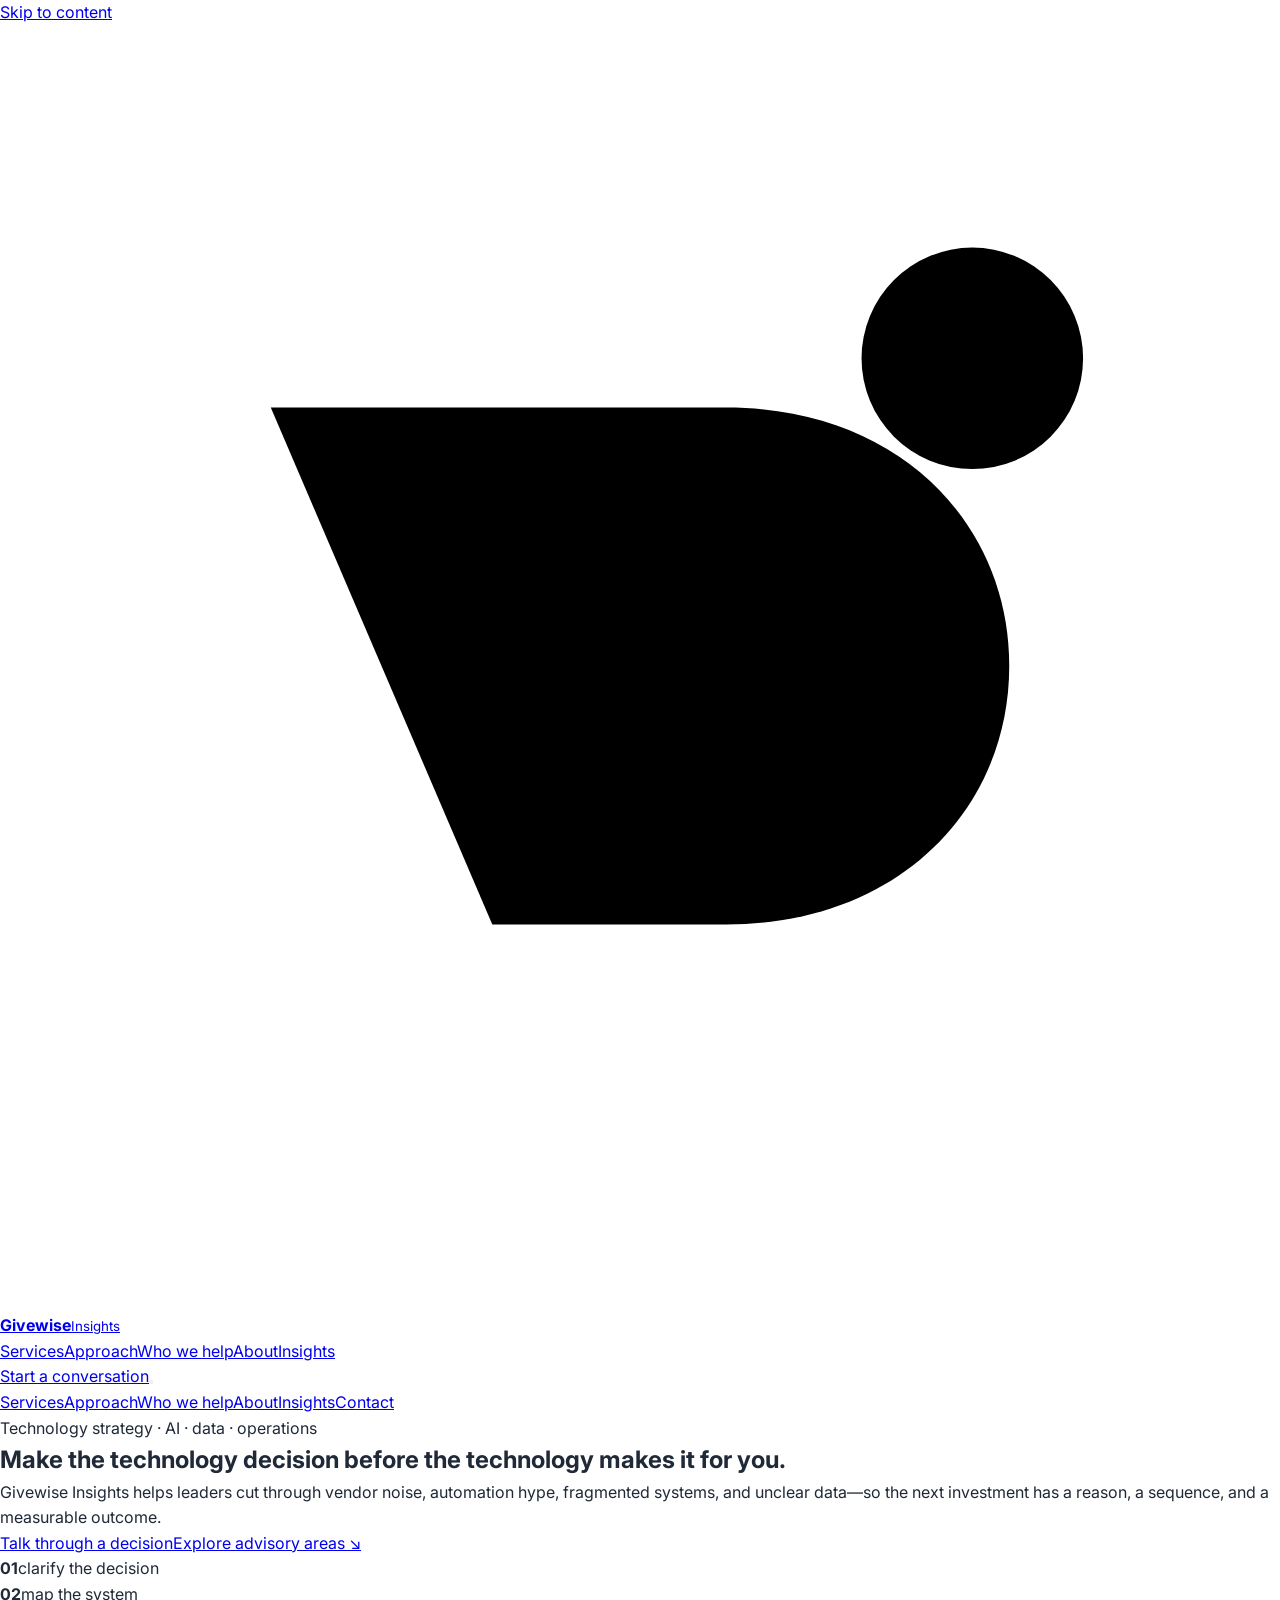
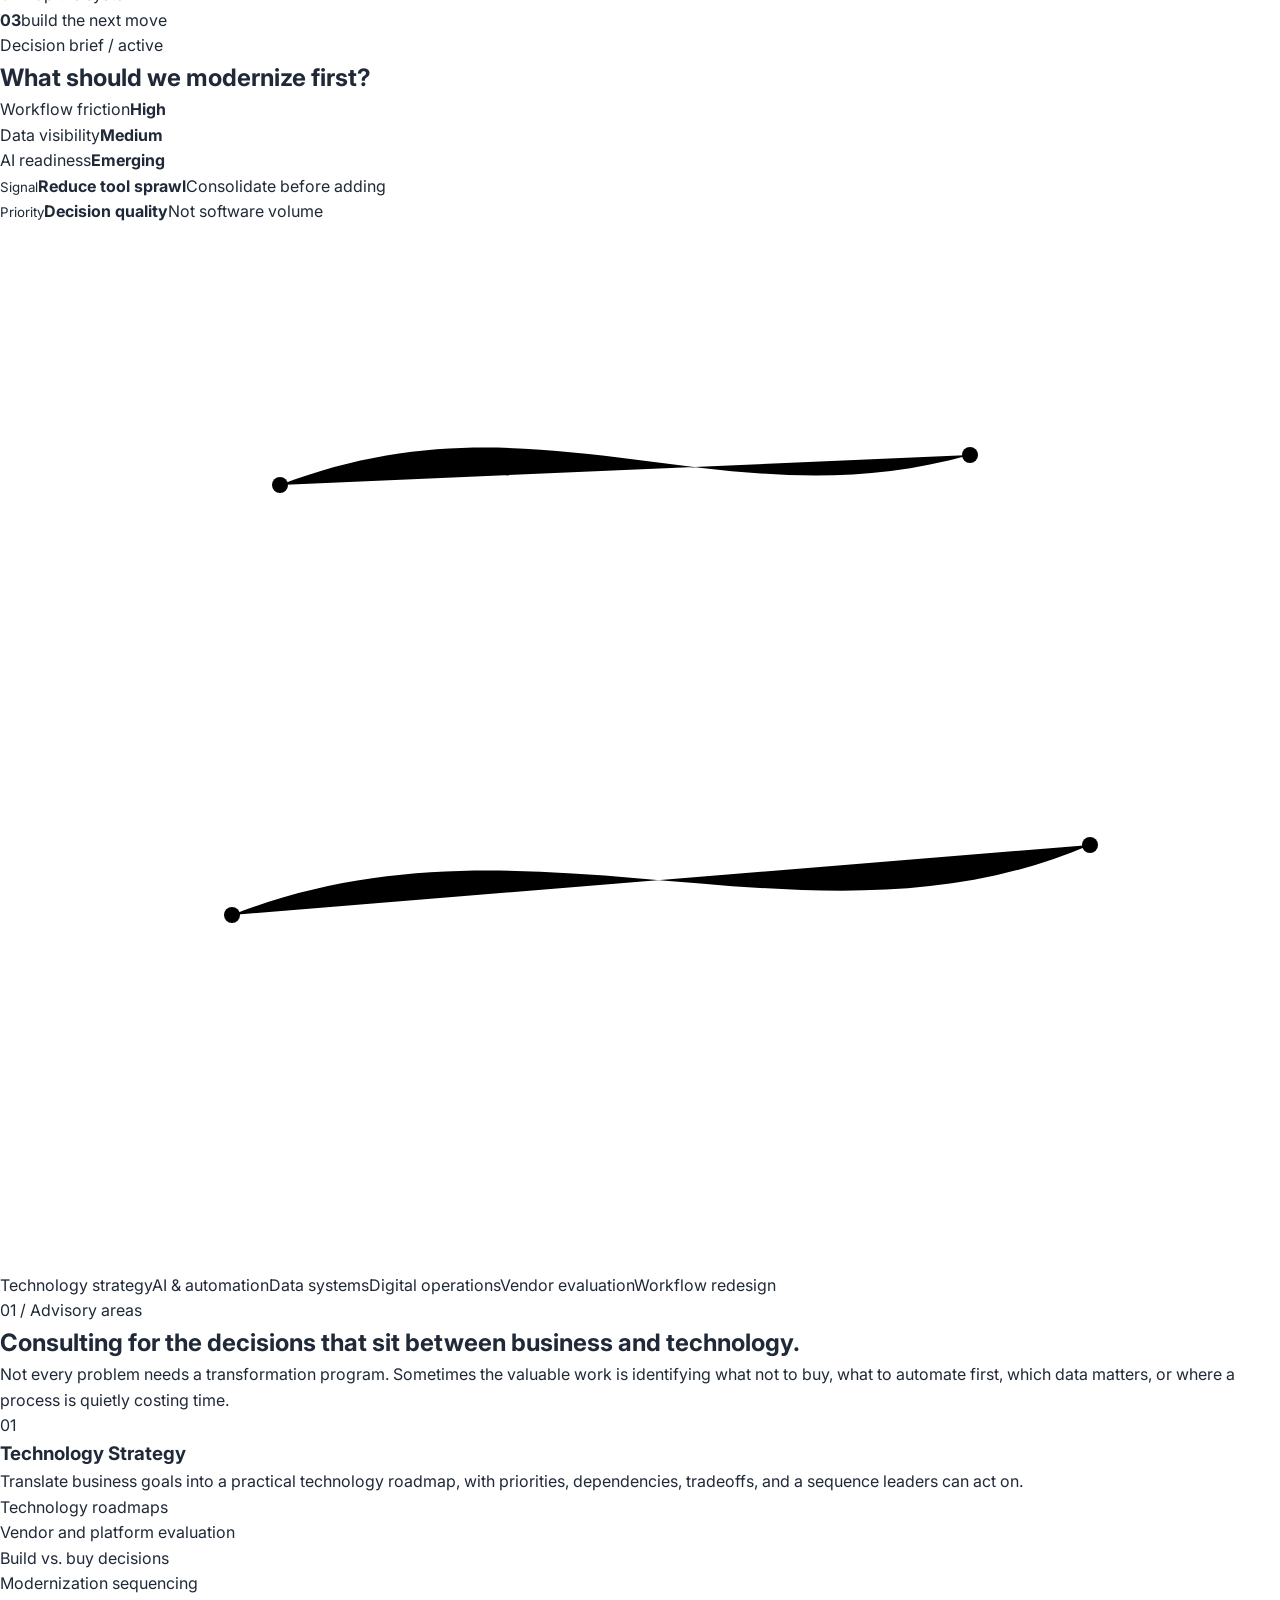
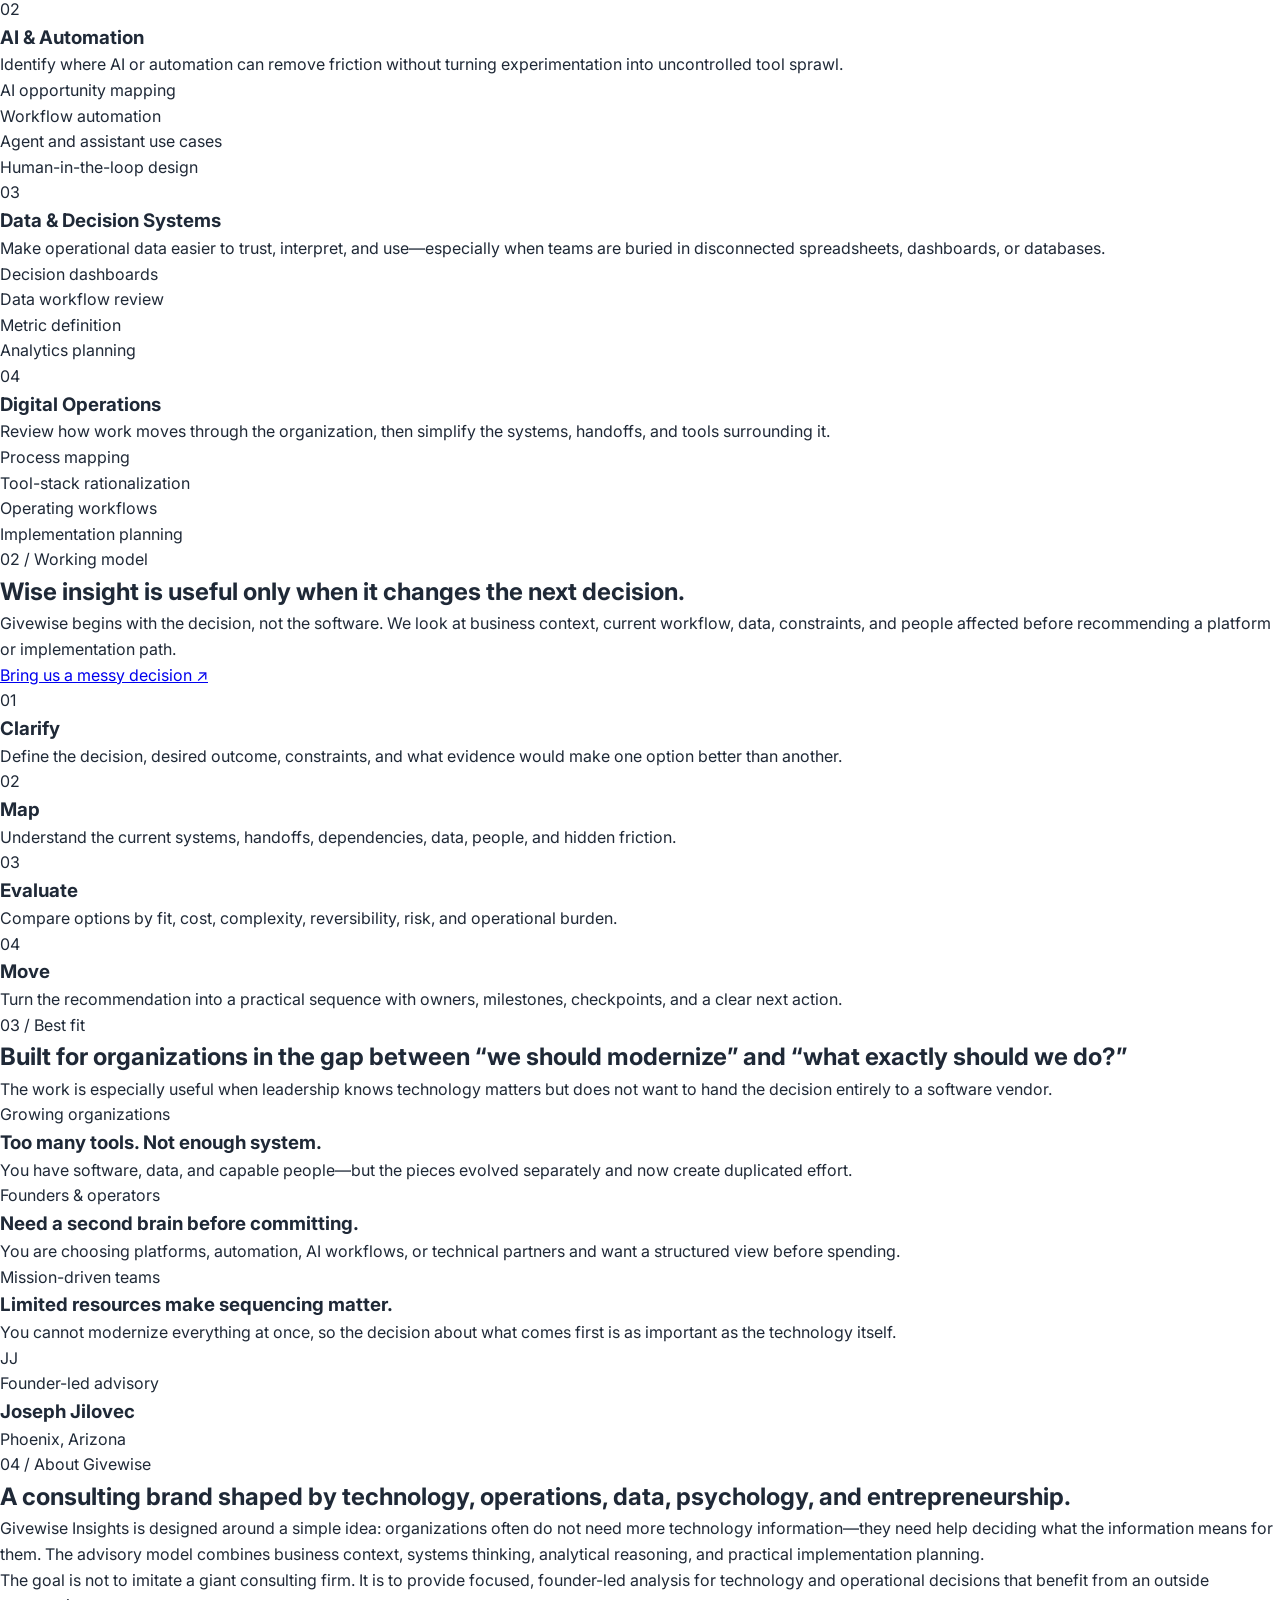
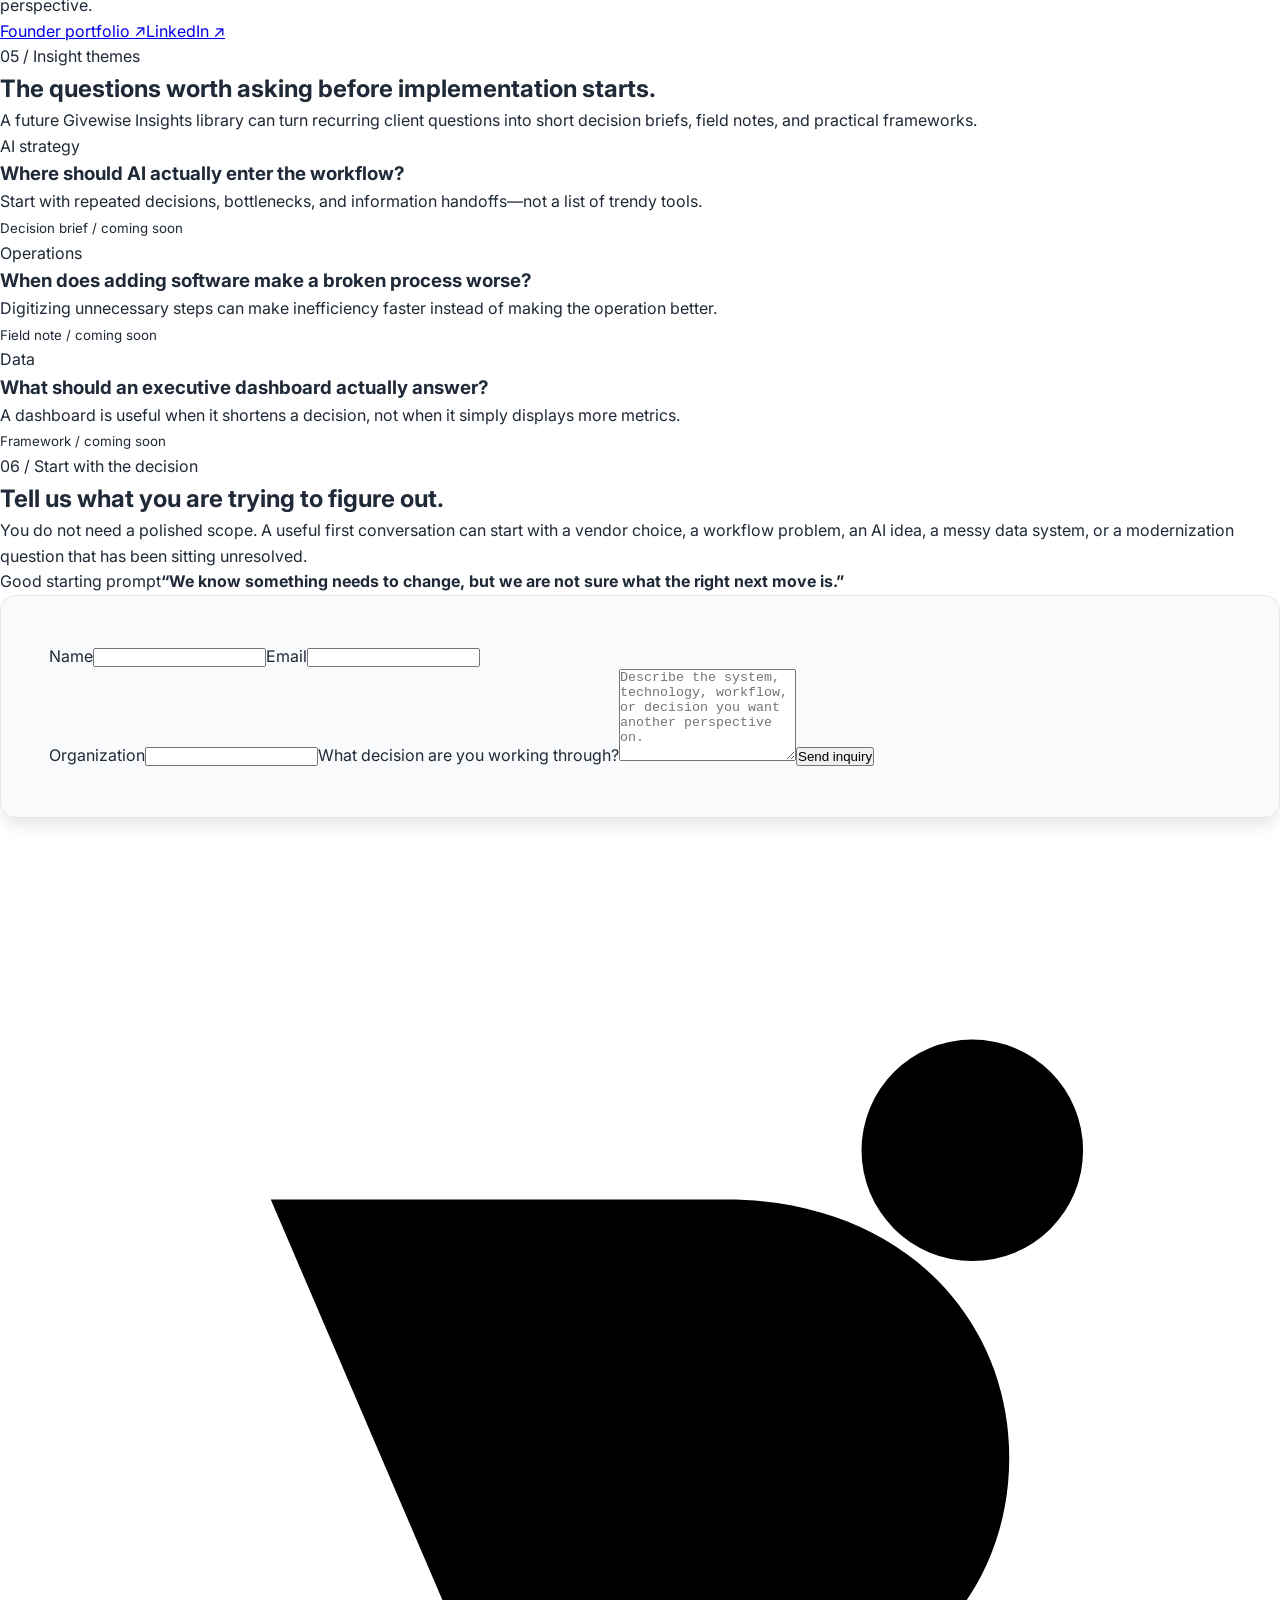
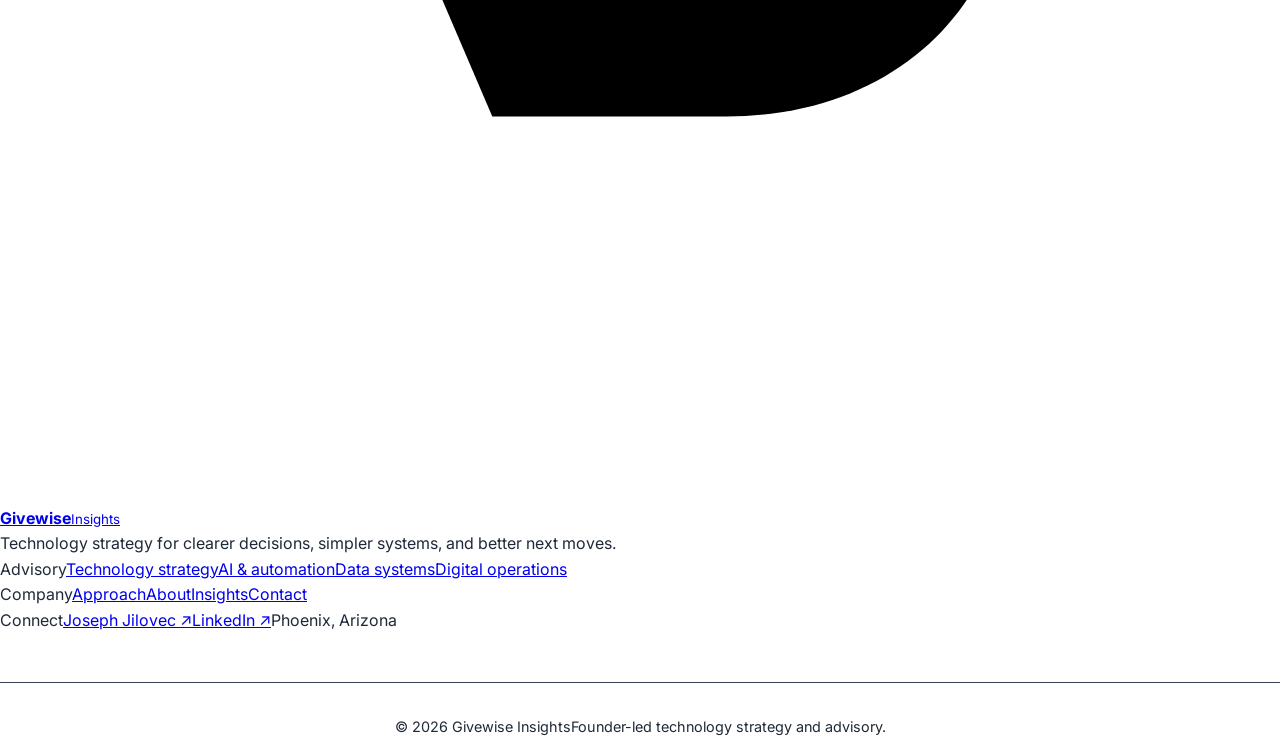
==== commit a593f992: "Rebuild Givewise Insights as technology consulting brand" ====
--- a/index.html
+++ b/index.html
@@ -1,419 +1,68 @@
-<!DOCTYPE html>
+<!doctype html>
 <html lang="en">
 <head>
-    <meta charset="UTF-8">
-    <meta name="viewport" content="width=device-width, initial-scale=1.0">
-    <meta name="description" content="GiveWise Insights helps nonprofits, churches, and community organizations maximize fundraising ROI through predictive donor analytics and data-driven insights. Free donor data audit available.">
-    <meta name="keywords" content="donor analytics for nonprofits, fundraising ROI optimization, predictive donor insights churches, nonprofit donor forecasting, church fundraising analytics, donor lifetime value, lapsed donor recovery">
-    <meta name="author" content="Joseph Jilovec">
-    
-    <!-- Open Graph Tags for Social Sharing -->
-    <meta property="og:title" content="GiveWise Insights - Maximize Every Gift Through Data">
-    <meta property="og:description" content="Predictive analytics for nonprofits, churches, and community organizations. Boost fundraising ROI by 20-50%+ with data-driven donor insights.">
-    <meta property="og:type" content="website">
-    <meta property="og:url" content="https://josephjilovec.github.io/givewiseinsights.github.io">
-    <meta property="og:image" content="https://josephjilovec.github.io/givewiseinsights.github.io/images/og-image.jpg">
-    
-    <!-- Twitter Card -->
-    <meta name="twitter:card" content="summary_large_image">
-    <meta name="twitter:title" content="GiveWise Insights - Maximize Every Gift">
-    <meta name="twitter:description" content="Predictive donor analytics for nonprofits and faith-based organizations">
-    
-    <title>GiveWise Insights - Maximize Every Gift Through Predictive Donor Insights</title>
-    
-    <!-- Tailwind CSS CDN -->
-    <script src="https://cdn.tailwindcss.com"></script>
-    
-    <!-- Custom Styles -->
-    <link rel="stylesheet" href="styles.css">
-    
-    <!-- Schema.org Markup -->
-    <script type="application/ld+json">
-    {
-      "@context": "https://schema.org",
-      "@type": "ProfessionalService",
-      "name": "GiveWise Insights",
-      "description": "Predictive donor analytics and fundraising optimization for nonprofits, churches, and community organizations",
-      "founder": {
-        "@type": "Person",
-        "name": "Joseph Jilovec"
-      },
-      "areaServed": "United States",
-      "serviceType": ["Donor Analytics", "Fundraising Optimization", "Predictive Modeling", "Donor Lifetime Value Analysis"],
-      "url": "https://josephjilovec.github.io/givewiseinsights.github.io"
-    }
-    </script>
+  <meta charset="utf-8">
+  <meta name="viewport" content="width=device-width, initial-scale=1">
+  <meta name="description" content="Givewise Insights helps organizations make smarter technology decisions across AI, automation, data, digital systems, and operations.">
+  <meta name="author" content="Joseph Jilovec">
+  <meta name="theme-color" content="#0a0f14">
+  <link rel="canonical" href="https://givewiseinsights.vercel.app/">
+  <meta property="og:title" content="Givewise Insights — Technology Strategy & Advisory">
+  <meta property="og:description" content="Clearer technology decisions before you spend, automate, migrate, or scale.">
+  <meta property="og:type" content="website">
+  <meta property="og:url" content="https://givewiseinsights.vercel.app/">
+  <meta name="twitter:card" content="summary_large_image">
+  <title>Givewise Insights — Technology Strategy & Advisory</title>
+  <link rel="stylesheet" href="styles.css">
+  <script type="application/ld+json">{"@context":"https://schema.org","@type":"ProfessionalService","name":"Givewise Insights","url":"https://givewiseinsights.vercel.app/","description":"Technology strategy and advisory across AI, automation, data, digital systems, and operations.","founder":{"@type":"Person","name":"Joseph Jilovec"},"areaServed":"United States","serviceType":["Technology Strategy","AI and Automation Advisory","Data and Decision Systems","Digital Operations"]}</script>
 </head>
-<body class="antialiased">
-
-    <!-- Header & Navigation -->
-    <header class="header-nav">
-        <div class="max-w-7xl mx-auto px-4 sm:px-6 lg:px-8 py-4 flex justify-between items-center">
-            <h1 class="text-2xl font-bold logo-text">GiveWise Insights</h1>
-            <nav class="space-x-4 hidden md:flex">
-                <a href="#how-it-works" class="nav-link">How It Works</a>
-                <a href="#benefits" class="nav-link">Benefits</a>
-                <a href="#about" class="nav-link">About</a>
-                <a href="#contact" class="btn-primary-small">Free Audit</a>
-            </nav>
-            <!-- Mobile menu button -->
-            <button id="mobile-menu-btn" class="md:hidden text-gray-600 hover:text-primary-600">
-                <svg class="w-6 h-6" fill="none" stroke="currentColor" viewBox="0 0 24 24">
-                    <path stroke-linecap="round" stroke-linejoin="round" stroke-width="2" d="M4 6h16M4 12h16M4 18h16"></path>
-                </svg>
-            </button>
-        </div>
-        <!-- Mobile menu -->
-        <div id="mobile-menu" class="hidden md:hidden bg-white border-t border-gray-200">
-            <nav class="flex flex-col px-4 py-4 space-y-3">
-                <a href="#how-it-works" class="nav-link">How It Works</a>
-                <a href="#benefits" class="nav-link">Benefits</a>
-                <a href="#about" class="nav-link">About</a>
-                <a href="#contact" class="nav-link">Contact</a>
-            </nav>
-        </div>
-    </header>
-
-    <!-- Hero Section -->
-    <section id="hero" class="hero-section">
-        <div class="max-w-7xl mx-auto px-4 sm:px-6 lg:px-8 py-20 md:py-32">
-            <div class="grid grid-cols-1 lg:grid-cols-2 gap-12 items-center">
-                <div>
-                    <h1 class="hero-headline">
-                        Maximize Every Gift: <span class="text-primary-600">Predictive Analytics</span> for Greater Mission Impact
-                    </h1>
-                    <p class="hero-subheadline">
-                        Turn your donor data into actionable insights. Identify high-value supporters, predict giving patterns, and boost fundraising ROI by 20-50%+ with data-driven stewardship.
-                    </p>
-                    <div class="flex flex-col sm:flex-row gap-4 mt-8">
-                        <a href="#contact" class="btn-primary">Get Free Donor Audit</a>
-                        <a href="#how-it-works" class="btn-secondary">Learn How It Works</a>
-                    </div>
-                    <p class="trust-badge">
-                        ✓ Trusted by churches, nonprofits & community organizations<br>
-                        ✓ Zero-risk assessment · Secure data handling · Mission-focused results
-                    </p>
-                </div>
-                <div class="hero-image-placeholder">
-                    <!-- Replace with actual image: diverse community, hands together, or data visualization -->
-                    <img src="images/hero-analytics.jpg" alt="Nonprofit donor analytics dashboard showing predictive insights" class="rounded-lg shadow-2xl">
-                </div>
-            </div>
-        </div>
+<body>
+  <a class="skip-link" href="#main">Skip to content</a>
+  <header class="site-header" id="top">
+    <div class="shell nav-shell">
+      <a class="brand" href="#top" aria-label="Givewise Insights home">
+        <span class="brand-mark" aria-hidden="true"><svg viewBox="0 0 52 52"><path d="M11 15.5h18.5c7 0 11.5 4.7 11.5 10.5S36.5 36.5 29.5 36.5H20"/><path d="M20 9v34"/><path d="M9 26h22"/><circle cx="39.5" cy="13.5" r="4.5"/></svg></span>
+        <span class="brand-copy"><strong>Givewise</strong><small>Insights</small></span>
+      </a>
+      <nav class="desktop-nav" aria-label="Primary navigation"><a href="#services">Services</a><a href="#approach">Approach</a><a href="#fit">Who we help</a><a href="#about">About</a><a href="#insights">Insights</a></nav>
+      <div class="nav-actions"><a class="button button-small" href="#contact">Start a conversation</a><button class="menu-button" id="menu-button" aria-label="Open menu" aria-expanded="false"><span></span><span></span></button></div>
+    </div>
+    <div class="mobile-menu" id="mobile-menu"><a href="#services">Services</a><a href="#approach">Approach</a><a href="#fit">Who we help</a><a href="#about">About</a><a href="#insights">Insights</a><a href="#contact">Contact</a></div>
+  </header>
+  <main id="main">
+    <section class="hero shell">
+      <div class="hero-copy reveal">
+        <p class="eyebrow">Technology strategy · AI · data · operations</p>
+        <h1>Make the technology decision <span>before the technology makes it for you.</span></h1>
+        <p class="hero-lede">Givewise Insights helps leaders cut through vendor noise, automation hype, fragmented systems, and unclear data—so the next investment has a reason, a sequence, and a measurable outcome.</p>
+        <div class="hero-actions"><a class="button" href="#contact">Talk through a decision</a><a class="text-link" href="#services">Explore advisory areas <span>↘</span></a></div>
+        <div class="hero-proof"><div><strong>01</strong><span>clarify the decision</span></div><div><strong>02</strong><span>map the system</span></div><div><strong>03</strong><span>build the next move</span></div></div>
+      </div>
+      <div class="hero-visual reveal" aria-label="Givewise decision system visualization">
+        <div class="signal-grid" aria-hidden="true"></div>
+        <div class="decision-card primary-card"><span>Decision brief / active</span><h2>What should we modernize first?</h2><div class="decision-rows"><div><i></i><span>Workflow friction</span><strong>High</strong></div><div><i></i><span>Data visibility</span><strong>Medium</strong></div><div><i></i><span>AI readiness</span><strong>Emerging</strong></div></div></div>
+        <div class="decision-card float-card float-a"><small>Signal</small><strong>Reduce tool sprawl</strong><span>Consolidate before adding</span></div>
+        <div class="decision-card float-card float-b"><small>Priority</small><strong>Decision quality</strong><span>Not software volume</span></div>
+        <svg class="hero-lines" viewBox="0 0 640 520" aria-hidden="true"><path d="M140 130 C270 80, 360 150, 485 115"/><path d="M116 345 C265 286, 405 370, 545 310"/><circle cx="140" cy="130" r="4"/><circle cx="485" cy="115" r="4"/><circle cx="116" cy="345" r="4"/><circle cx="545" cy="310" r="4"/></svg>
+      </div>
     </section>
-
-    <!-- Pain Points Section -->
-    <section id="pain-points" class="section-light">
-        <div class="max-w-7xl mx-auto px-4 sm:px-6 lg:px-8 py-16 md:py-20">
-            <div class="text-center max-w-3xl mx-auto mb-12">
-                <h2 class="section-title">Is Your Organization Facing These Challenges?</h2>
-                <p class="section-subtitle">You're not alone. Many nonprofits struggle with donor retention and inefficient fundraising strategies.</p>
-            </div>
-            
-            <div class="grid grid-cols-1 md:grid-cols-3 gap-8">
-                <div class="pain-card">
-                    <div class="pain-icon">📉</div>
-                    <h3 class="pain-title">Declining Donations</h3>
-                    <p class="pain-description">Donor fatigue and economic pressures mean fewer gifts. You need to do more with less and identify your most committed supporters.</p>
-                </div>
-                
-                <div class="pain-card">
-                    <div class="pain-icon">❓</div>
-                    <h3 class="pain-title">Guesswork in Campaigns</h3>
-                    <p class="pain-description">Which donors will give again? Who's at risk of leaving? Without data, you're flying blind and wasting precious resources on ineffective outreach.</p>
-                </div>
-                
-                <div class="pain-card">
-                    <div class="pain-icon">💸</div>
-                    <h3 class="pain-title">Wasted Sacred Funds</h3>
-                    <p class="pain-description">Every dollar counts toward your mission. Inefficient fundraising means less impact for those you serve and poor stewardship of gifts entrusted to you.</p>
-                </div>
-            </div>
-        </div>
+    <section class="ticker"><div class="ticker-track"><span>Technology strategy</span><i></i><span>AI & automation</span><i></i><span>Data systems</span><i></i><span>Digital operations</span><i></i><span>Vendor evaluation</span><i></i><span>Workflow redesign</span></div></section>
+    <section class="section shell" id="services">
+      <div class="section-heading reveal"><div><p class="section-index">01 / Advisory areas</p><h2>Consulting for the decisions that sit between business and technology.</h2></div><p>Not every problem needs a transformation program. Sometimes the valuable work is identifying what not to buy, what to automate first, which data matters, or where a process is quietly costing time.</p></div>
+      <div class="services-grid">
+        <article class="service-card reveal"><div class="service-number">01</div><h3>Technology Strategy</h3><p>Translate business goals into a practical technology roadmap, with priorities, dependencies, tradeoffs, and a sequence leaders can act on.</p><ul><li>Technology roadmaps</li><li>Vendor and platform evaluation</li><li>Build vs. buy decisions</li><li>Modernization sequencing</li></ul></article>
+        <article class="service-card reveal"><div class="service-number">02</div><h3>AI & Automation</h3><p>Identify where AI or automation can remove friction without turning experimentation into uncontrolled tool sprawl.</p><ul><li>AI opportunity mapping</li><li>Workflow automation</li><li>Agent and assistant use cases</li><li>Human-in-the-loop design</li></ul></article>
+        <article class="service-card reveal"><div class="service-number">03</div><h3>Data & Decision Systems</h3><p>Make operational data easier to trust, interpret, and use—especially when teams are buried in disconnected spreadsheets, dashboards, or databases.</p><ul><li>Decision dashboards</li><li>Data workflow review</li><li>Metric definition</li><li>Analytics planning</li></ul></article>
+        <article class="service-card reveal"><div class="service-number">04</div><h3>Digital Operations</h3><p>Review how work moves through the organization, then simplify the systems, handoffs, and tools surrounding it.</p><ul><li>Process mapping</li><li>Tool-stack rationalization</li><li>Operating workflows</li><li>Implementation planning</li></ul></article>
+      </div>
     </section>
-
-    <!-- How It Works Section -->
-    <section id="how-it-works" class="section-white">
-        <div class="max-w-7xl mx-auto px-4 sm:px-6 lg:px-8 py-16 md:py-20">
-            <div class="text-center max-w-3xl mx-auto mb-16">
-                <h2 class="section-title">How GiveWise Insights Works</h2>
-                <p class="section-subtitle">A simple, secure process that transforms your donor data into strategic fundraising insights</p>
-            </div>
-            
-            <div class="grid grid-cols-1 md:grid-cols-4 gap-8">
-                <div class="process-step">
-                    <div class="process-number">1</div>
-                    <h3 class="process-title">Upload Data Securely</h3>
-                    <p class="process-description">Share your donor data (Excel, CRM exports, or database extracts) through our HIPAA-compliant secure portal. Your data stays confidential.</p>
-                </div>
-                
-                <div class="process-step">
-                    <div class="process-number">2</div>
-                    <h3 class="process-title">Deep Analysis</h3>
-                    <p class="process-description">Our proprietary Python/TensorFlow models analyze giving patterns, donor lifecycles, campaign effectiveness, and churn risk factors.</p>
-                </div>
-                
-                <div class="process-step">
-                    <div class="process-number">3</div>
-                    <h3 class="process-title">Custom Insights Report</h3>
-                    <p class="process-description">Receive a detailed report with actionable recommendations: top opportunities to recover lapsed donors, high-value prospect identification, and ROI forecasts.</p>
-                </div>
-                
-                <div class="process-step">
-                    <div class="process-number">4</div>
-                    <h3 class="process-title">Ongoing Optimization</h3>
-                    <p class="process-description">Optional: Monthly retainer for continuous monitoring, live dashboards, campaign forecasting, and strategic fundraising guidance.</p>
-                </div>
-            </div>
-            
-            <div class="text-center mt-12">
-                <a href="#contact" class="btn-primary">Start With Free Audit</a>
-            </div>
-        </div>
-    </section>
-
-    <!-- Benefits/ROI Section -->
-    <section id="benefits" class="section-light">
-        <div class="max-w-7xl mx-auto px-4 sm:px-6 lg:px-8 py-16 md:py-20">
-            <div class="text-center max-w-3xl mx-auto mb-16">
-                <h2 class="section-title">Proven Results That Amplify Your Mission</h2>
-                <p class="section-subtitle">Data-driven fundraising isn't just about numbers—it's about maximizing impact for every dollar entrusted to your care</p>
-            </div>
-            
-            <div class="grid grid-cols-1 md:grid-cols-2 lg:grid-cols-3 gap-8">
-                <div class="benefit-card">
-                    <div class="benefit-icon">🎯</div>
-                    <h3 class="benefit-title">Identify High-Value Donors</h3>
-                    <p class="benefit-description">Predictive models reveal which supporters have the highest lifetime value, so you can focus cultivation efforts where they matter most.</p>
-                </div>
-                
-                <div class="benefit-card">
-                    <div class="benefit-icon">🔄</div>
-                    <h3 class="benefit-title">Recover Lapsed Donors</h3>
-                    <p class="benefit-description">Our churn analysis pinpoints at-risk donors early and suggests personalized re-engagement strategies—often recovering 15-25% of lapsed givers.</p>
-                </div>
-                
-                <div class="benefit-card">
-                    <div class="benefit-icon">📈</div>
-                    <h3 class="benefit-title">Boost Recurring Giving 30%+</h3>
-                    <p class="benefit-description">Identify one-time donors most likely to become monthly sustainers, creating predictable revenue streams for long-term planning.</p>
-                </div>
-                
-                <div class="benefit-card">
-                    <div class="benefit-icon">💡</div>
-                    <h3 class="benefit-title">Optimize Campaign ROI</h3>
-                    <p class="benefit-description">Know which appeals work best for which segments. Stop wasting money on ineffective campaigns and double down on what drives results.</p>
-                </div>
-                
-                <div class="benefit-card">
-                    <div class="benefit-icon">📊</div>
-                    <h3 class="benefit-title">Real-Time Dashboards</h3>
-                    <p class="benefit-description">See fundraising metrics at a glance: monthly recurring revenue, donor retention rates, campaign performance, and predictive forecasts.</p>
-                </div>
-                
-                <div class="benefit-card">
-                    <div class="benefit-icon">🤝</div>
-                    <h3 class="benefit-title">Better Donor Stewardship</h3>
-                    <p class="benefit-description">Understand donor motivations and giving capacity to build deeper relationships and demonstrate faithful stewardship of their generosity.</p>
-                </div>
-            </div>
-            
-            <div class="roi-highlight">
-                <h3 class="roi-title">Typical Client Results</h3>
-                <div class="grid grid-cols-1 md:grid-cols-3 gap-6 mt-6">
-                    <div class="roi-stat">
-                        <div class="roi-number">20-50%</div>
-                        <div class="roi-label">Increase in Fundraising ROI</div>
-                    </div>
-                    <div class="roi-stat">
-                        <div class="roi-number">15-25%</div>
-                        <div class="roi-label">Lapsed Donor Recovery Rate</div>
-                    </div>
-                    <div class="roi-stat">
-                        <div class="roi-number">30%+</div>
-                        <div class="roi-label">Growth in Recurring Donors</div>
-                    </div>
-                </div>
-            </div>
-        </div>
-    </section>
-
-    <!-- Testimonials/Case Studies Section -->
-    <section id="testimonials" class="section-white">
-        <div class="max-w-7xl mx-auto px-4 sm:px-6 lg:px-8 py-16 md:py-20">
-            <div class="text-center max-w-3xl mx-auto mb-16">
-                <h2 class="section-title">What Organizations Are Saying</h2>
-            </div>
-            
-            <div class="grid grid-cols-1 md:grid-cols-3 gap-8">
-                <div class="testimonial-card">
-                    <div class="testimonial-quote">"GiveWise Insights helped us identify $47,000 in recoverable lapsed donors we'd written off. The insights were clear, actionable, and mission-aligned. Our board was amazed."</div>
-                    <div class="testimonial-author">
-                        <div class="testimonial-name">Rev. Sarah M.</div>
-                        <div class="testimonial-org">Community Church, 850 members</div>
-                    </div>
-                </div>
-                
-                <div class="testimonial-card">
-                    <div class="testimonial-quote">"We were drowning in spreadsheets with no clear direction. The predictive report showed us exactly where to focus our limited fundraising hours—and we saw a 32% increase in Q4 giving."</div>
-                    <div class="testimonial-author">
-                        <div class="testimonial-name">Michael T.</div>
-                        <div class="testimonial-org">Executive Director, Youth Development Nonprofit</div>
-                    </div>
-                </div>
-                
-                <div class="testimonial-card">
-                    <div class="testimonial-quote">"As a small organization, we needed sophisticated analytics without hiring a data team. The monthly dashboard gives our lodge leadership real-time visibility into membership dues and fundraising trends."</div>
-                    <div class="testimonial-author">
-                        <div class="testimonial-name">James W.</div>
-                        <div class="testimonial-org">Worshipful Master, Masonic Lodge</div>
-                    </div>
-                </div>
-            </div>
-        </div>
-    </section>
-
-    <!-- About Section -->
-    <section id="about" class="section-light">
-        <div class="max-w-5xl mx-auto px-4 sm:px-6 lg:px-8 py-16 md:py-20">
-            <div class="text-center mb-12">
-                <h2 class="section-title">About GiveWise Insights</h2>
-            </div>
-            
-            <div class="grid grid-cols-1 lg:grid-cols-3 gap-12 items-center">
-                <div class="lg:col-span-1">
-                    <img src="images/joseph-profile.jpg" alt="GiveWise Insights - Predictive donor analytics for nonprofits" class="about-image">
-                </div>
-                
-                <div class="lg:col-span-2">
-                    <div class="about-content">
-                        <p class="about-text">Nonprofits and faith-based organizations face a real problem: they're sitting on years of donor data but don't have the tools or expertise to turn it into actionable fundraising strategy. While for-profit companies use predictive analytics to grow revenue, mission-driven organizations are left guessing which donors will give again, who's about to lapse, and where to focus limited fundraising resources.</p>
-                        
-                        <p class="about-text">GiveWise Insights exists to solve this gap. We built our platform specifically for organizations that need enterprise-level donor analytics without the enterprise price tag. Our models analyze giving patterns, identify high-value prospects, predict churn risk, and surface opportunities to recover lapsed donors—all using the data you already have.</p>
-                        
-                        <p class="about-text">The nonprofit sector loses millions each year to inefficient fundraising. Churches see declining tithes but don't know which members are at risk. Community organizations struggle to convert one-time donors into recurring supporters. We help solve these problems by giving you the same predictive insights that major fundraising operations use, delivered in reports and dashboards you can actually understand and act on.</p>
-                        
-                        <p class="about-text">Whether you're dealing with donor fatigue, declining retention rates, or simply want to make smarter decisions about where to invest your fundraising budget, GiveWise Insights gives you the data-driven clarity to maximize every gift and expand your mission impact.</p>
-                        
-                        <div class="flex gap-4 mt-6">
-                            <a href="https://www.linkedin.com/in/jilovecjoseph/" target="_blank" class="text-primary-600 hover:text-primary-700 font-medium">LinkedIn →</a>
-                            <a href="https://github.com/JosephJilovec" target="_blank" class="text-primary-600 hover:text-primary-700 font-medium">GitHub →</a>
-                        </div>
-                    </div>
-                </div>
-            </div>
-        </div>
-    </section>
-
-    <!-- CTA/Contact Form Section -->
-    <section id="contact" class="section-white">
-        <div class="max-w-4xl mx-auto px-4 sm:px-6 lg:px-8 py-16 md:py-20">
-            <div class="text-center mb-12">
-                <h2 class="section-title">Start With a Free Donor Data Audit</h2>
-                <p class="section-subtitle">No obligation. No credit card. Just actionable insights that reveal hidden opportunities in your donor base.</p>
-            </div>
-            
-            <form id="contact-form" class="contact-form" action="https://formsubmit.co/ajax/realjjemail@gmail.com" method="POST">
-                <!-- FormSubmit Configuration -->
-                <input type="hidden" name="_subject" value="New GiveWise Insights Inquiry">
-                <input type="hidden" name="_captcha" value="false">
-                <input type="hidden" name="_template" value="table">
-                
-                <div class="grid grid-cols-1 md:grid-cols-2 gap-6">
-                    <div>
-                        <label for="name" class="form-label">Your Name *</label>
-                        <input type="text" id="name" name="name" required class="form-input">
-                    </div>
-                    
-                    <div>
-                        <label for="organization" class="form-label">Organization Name *</label>
-                        <input type="text" id="organization" name="organization" required class="form-input">
-                    </div>
-                </div>
-                
-                <div class="grid grid-cols-1 md:grid-cols-2 gap-6 mt-6">
-                    <div>
-                        <label for="email" class="form-label">Email Address *</label>
-                        <input type="email" id="email" name="email" required class="form-input">
-                    </div>
-                    
-                    <div>
-                        <label for="org-type" class="form-label">Organization Type</label>
-                        <select id="org-type" name="org-type" class="form-input">
-                            <option value="">Select one...</option>
-                            <option value="church">Church / Religious Organization</option>
-                            <option value="nonprofit">Nonprofit / Charity</option>
-                            <option value="masonic">Masonic Lodge</option>
-                            <option value="service-club">Service Club (Rotary, Lions, etc.)</option>
-                            <option value="school">School / Educational Institution</option>
-                            <option value="community">Community Organization</option>
-                            <option value="other">Other</option>
-                        </select>
-                    </div>
-                </div>
-                
-                <div class="mt-6">
-                    <label for="message" class="form-label">Tell us about your fundraising goals or challenges</label>
-                    <textarea id="message" name="message" rows="5" class="form-input" placeholder="e.g., We've seen a 20% drop in recurring donors over the past year and need help identifying at-risk supporters..."></textarea>
-                </div>
-                
-                <div class="mt-8 text-center">
-                    <button type="submit" id="submit-btn" class="btn-primary">Request Free Audit</button>
-                    
-                    <p id="form-loading" class="form-message hidden">
-                        <svg class="animate-spin inline-block h-5 w-5 text-primary-600 mr-2" xmlns="http://www.w3.org/2000/svg" fill="none" viewBox="0 0 24 24">
-                            <circle class="opacity-25" cx="12" cy="12" r="10" stroke="currentColor" stroke-width="4"></circle>
-                            <path class="opacity-75" fill="currentColor" d="M4 12a8 8 0 018-8V0C5.373 0 0 5.373 0 12h4zm2 5.291A7.962 7.962 0 014 12H0c0 3.042 1.135 5.824 3 7.938l3-2.647z"></path>
-                        </svg>
-                        Sending...
-                    </p>
-                    <p id="form-success" class="form-message hidden text-green-600">Thank you! I'll be in touch within 24 hours to discuss your free audit.</p>
-                    <p id="form-error" class="form-message hidden text-red-600">There was an error submitting the form. Please email me directly at: realjjemail@gmail.com</p>
-                </div>
-                
-                <p class="form-privacy">Your information is confidential and will never be shared. We respect your organization's privacy.</p>
-            </form>
-        </div>
-    </section>
-
-    <!-- Footer -->
-    <footer class="footer">
-        <div class="max-w-7xl mx-auto px-4 sm:px-6 lg:px-8 py-12">
-            <div class="grid grid-cols-1 md:grid-cols-3 gap-8">
-                <div>
-                    <h3 class="footer-heading">GiveWise Insights</h3>
-                    <p class="footer-text">Predictive donor analytics for nonprofits, churches, and community organizations committed to maximizing mission impact.</p>
-                </div>
-                
-                <div>
-                    <h4 class="footer-heading">Quick Links</h4>
-                    <ul class="footer-links">
-                        <li><a href="#how-it-works">How It Works</a></li>
-                        <li><a href="#benefits">Benefits</a></li>
-                        <li><a href="#about">About</a></li>
-                        <li><a href="#contact">Contact</a></li>
-                    </ul>
-                </div>
-                
-                <div>
-                    <h4 class="footer-heading">Connect</h4>
-                    <ul class="footer-links">
-                        <li><a href="https://www.linkedin.com/in/jilovecjoseph/" target="_blank">LinkedIn</a></li>
-                        <li><a href="https://github.com/JosephJilovec" target="_blank">GitHub</a></li>
-                        <li><a href="mailto:realjjemail@gmail.com">Email</a></li>
-                    </ul>
-                    <p class="footer-text mt-4">📍 Serving organizations nationwide</p>
-                </div>
-            </div>
-            
-            <div class="footer-bottom">
-                <p>&copy; 2024 Joseph Jilovec. All rights reserved.</p>
-                <p class="footer-privacy">Privacy Policy: We never share donor data. All analysis is confidential and HIPAA-compliant.</p>
-            </div>
-        </div>
-    </footer>
-
-    <!-- JavaScript -->
-    <script src="script.js"></script>
+    <section class="section section-contrast" id="approach"><div class="shell approach-grid"><div class="approach-copy reveal"><p class="section-index">02 / Working model</p><h2>Wise insight is useful only when it changes the next decision.</h2><p>Givewise begins with the decision, not the software. We look at business context, current workflow, data, constraints, and people affected before recommending a platform or implementation path.</p><a class="text-link" href="#contact">Bring us a messy decision <span>↗</span></a></div><div class="steps reveal"><article><span>01</span><div><h3>Clarify</h3><p>Define the decision, desired outcome, constraints, and what evidence would make one option better than another.</p></div></article><article><span>02</span><div><h3>Map</h3><p>Understand the current systems, handoffs, dependencies, data, people, and hidden friction.</p></div></article><article><span>03</span><div><h3>Evaluate</h3><p>Compare options by fit, cost, complexity, reversibility, risk, and operational burden.</p></div></article><article><span>04</span><div><h3>Move</h3><p>Turn the recommendation into a practical sequence with owners, milestones, checkpoints, and a clear next action.</p></div></article></div></div></section>
+    <section class="section shell" id="fit"><div class="section-heading reveal"><div><p class="section-index">03 / Best fit</p><h2>Built for organizations in the gap between “we should modernize” and “what exactly should we do?”</h2></div><p>The work is especially useful when leadership knows technology matters but does not want to hand the decision entirely to a software vendor.</p></div><div class="fit-grid"><article class="fit-card reveal"><span>Growing organizations</span><h3>Too many tools. Not enough system.</h3><p>You have software, data, and capable people—but the pieces evolved separately and now create duplicated effort.</p></article><article class="fit-card reveal"><span>Founders & operators</span><h3>Need a second brain before committing.</h3><p>You are choosing platforms, automation, AI workflows, or technical partners and want a structured view before spending.</p></article><article class="fit-card reveal"><span>Mission-driven teams</span><h3>Limited resources make sequencing matter.</h3><p>You cannot modernize everything at once, so the decision about what comes first is as important as the technology itself.</p></article></div></section>
+    <section class="section founder-section" id="about"><div class="shell founder-grid"><div class="founder-panel reveal"><div class="founder-monogram">JJ</div><div><span>Founder-led advisory</span><h3>Joseph Jilovec</h3><p>Phoenix, Arizona</p></div></div><div class="founder-copy reveal"><p class="section-index">04 / About Givewise</p><h2>A consulting brand shaped by technology, operations, data, psychology, and entrepreneurship.</h2><p>Givewise Insights is designed around a simple idea: organizations often do not need more technology information—they need help deciding what the information means for them. The advisory model combines business context, systems thinking, analytical reasoning, and practical implementation planning.</p><p>The goal is not to imitate a giant consulting firm. It is to provide focused, founder-led analysis for technology and operational decisions that benefit from an outside perspective.</p><div class="founder-links"><a href="https://www.josephjilovec.com/" target="_blank" rel="noreferrer">Founder portfolio ↗</a><a href="https://www.linkedin.com/in/jilovecjoseph/" target="_blank" rel="noreferrer">LinkedIn ↗</a></div></div></div></section>
+    <section class="section shell" id="insights"><div class="section-heading reveal"><div><p class="section-index">05 / Insight themes</p><h2>The questions worth asking before implementation starts.</h2></div><p>A future Givewise Insights library can turn recurring client questions into short decision briefs, field notes, and practical frameworks.</p></div><div class="insights-grid"><article class="insight-card reveal"><span>AI strategy</span><h3>Where should AI actually enter the workflow?</h3><p>Start with repeated decisions, bottlenecks, and information handoffs—not a list of trendy tools.</p><small>Decision brief / coming soon</small></article><article class="insight-card reveal"><span>Operations</span><h3>When does adding software make a broken process worse?</h3><p>Digitizing unnecessary steps can make inefficiency faster instead of making the operation better.</p><small>Field note / coming soon</small></article><article class="insight-card reveal"><span>Data</span><h3>What should an executive dashboard actually answer?</h3><p>A dashboard is useful when it shortens a decision, not when it simply displays more metrics.</p><small>Framework / coming soon</small></article></div></section>
+    <section class="section contact-section" id="contact"><div class="shell contact-grid"><div class="contact-copy reveal"><p class="section-index">06 / Start with the decision</p><h2>Tell us what you are trying to figure out.</h2><p>You do not need a polished scope. A useful first conversation can start with a vendor choice, a workflow problem, an AI idea, a messy data system, or a modernization question that has been sitting unresolved.</p><div class="contact-note"><span>Good starting prompt</span><strong>“We know something needs to change, but we are not sure what the right next move is.”</strong></div></div><form class="contact-form reveal" id="contact-form" action="https://formsubmit.co/ajax/realjjemail@gmail.com" method="POST"><input type="hidden" name="_subject" value="New Givewise Insights consulting inquiry"><input type="hidden" name="_captcha" value="false"><div class="field-row"><label>Name<input required name="name" autocomplete="name"></label><label>Email<input required type="email" name="email" autocomplete="email"></label></div><label>Organization<input name="organization" autocomplete="organization"></label><label>What decision are you working through?<textarea required name="message" rows="6" placeholder="Describe the system, technology, workflow, or decision you want another perspective on."></textarea></label><button class="button" id="submit-button" type="submit">Send inquiry</button><p class="form-status" id="form-status" aria-live="polite"></p></form></div></section>
+  </main>
+  <footer class="site-footer"><div class="shell footer-grid"><div><a class="brand footer-brand" href="#top"><span class="brand-mark" aria-hidden="true"><svg viewBox="0 0 52 52"><path d="M11 15.5h18.5c7 0 11.5 4.7 11.5 10.5S36.5 36.5 29.5 36.5H20"/><path d="M20 9v34"/><path d="M9 26h22"/><circle cx="39.5" cy="13.5" r="4.5"/></svg></span><span class="brand-copy"><strong>Givewise</strong><small>Insights</small></span></a><p>Technology strategy for clearer decisions, simpler systems, and better next moves.</p></div><div><span class="footer-label">Advisory</span><a href="#services">Technology strategy</a><a href="#services">AI & automation</a><a href="#services">Data systems</a><a href="#services">Digital operations</a></div><div><span class="footer-label">Company</span><a href="#approach">Approach</a><a href="#about">About</a><a href="#insights">Insights</a><a href="#contact">Contact</a></div><div><span class="footer-label">Connect</span><a href="https://www.josephjilovec.com/" target="_blank" rel="noreferrer">Joseph Jilovec ↗</a><a href="https://www.linkedin.com/in/jilovecjoseph/" target="_blank" rel="noreferrer">LinkedIn ↗</a><span>Phoenix, Arizona</span></div></div><div class="shell footer-bottom"><span>© 2026 Givewise Insights</span><span>Founder-led technology strategy and advisory.</span></div></footer>
+  <script src="script.js" defer></script>
 </body>
-</html>
+</html>
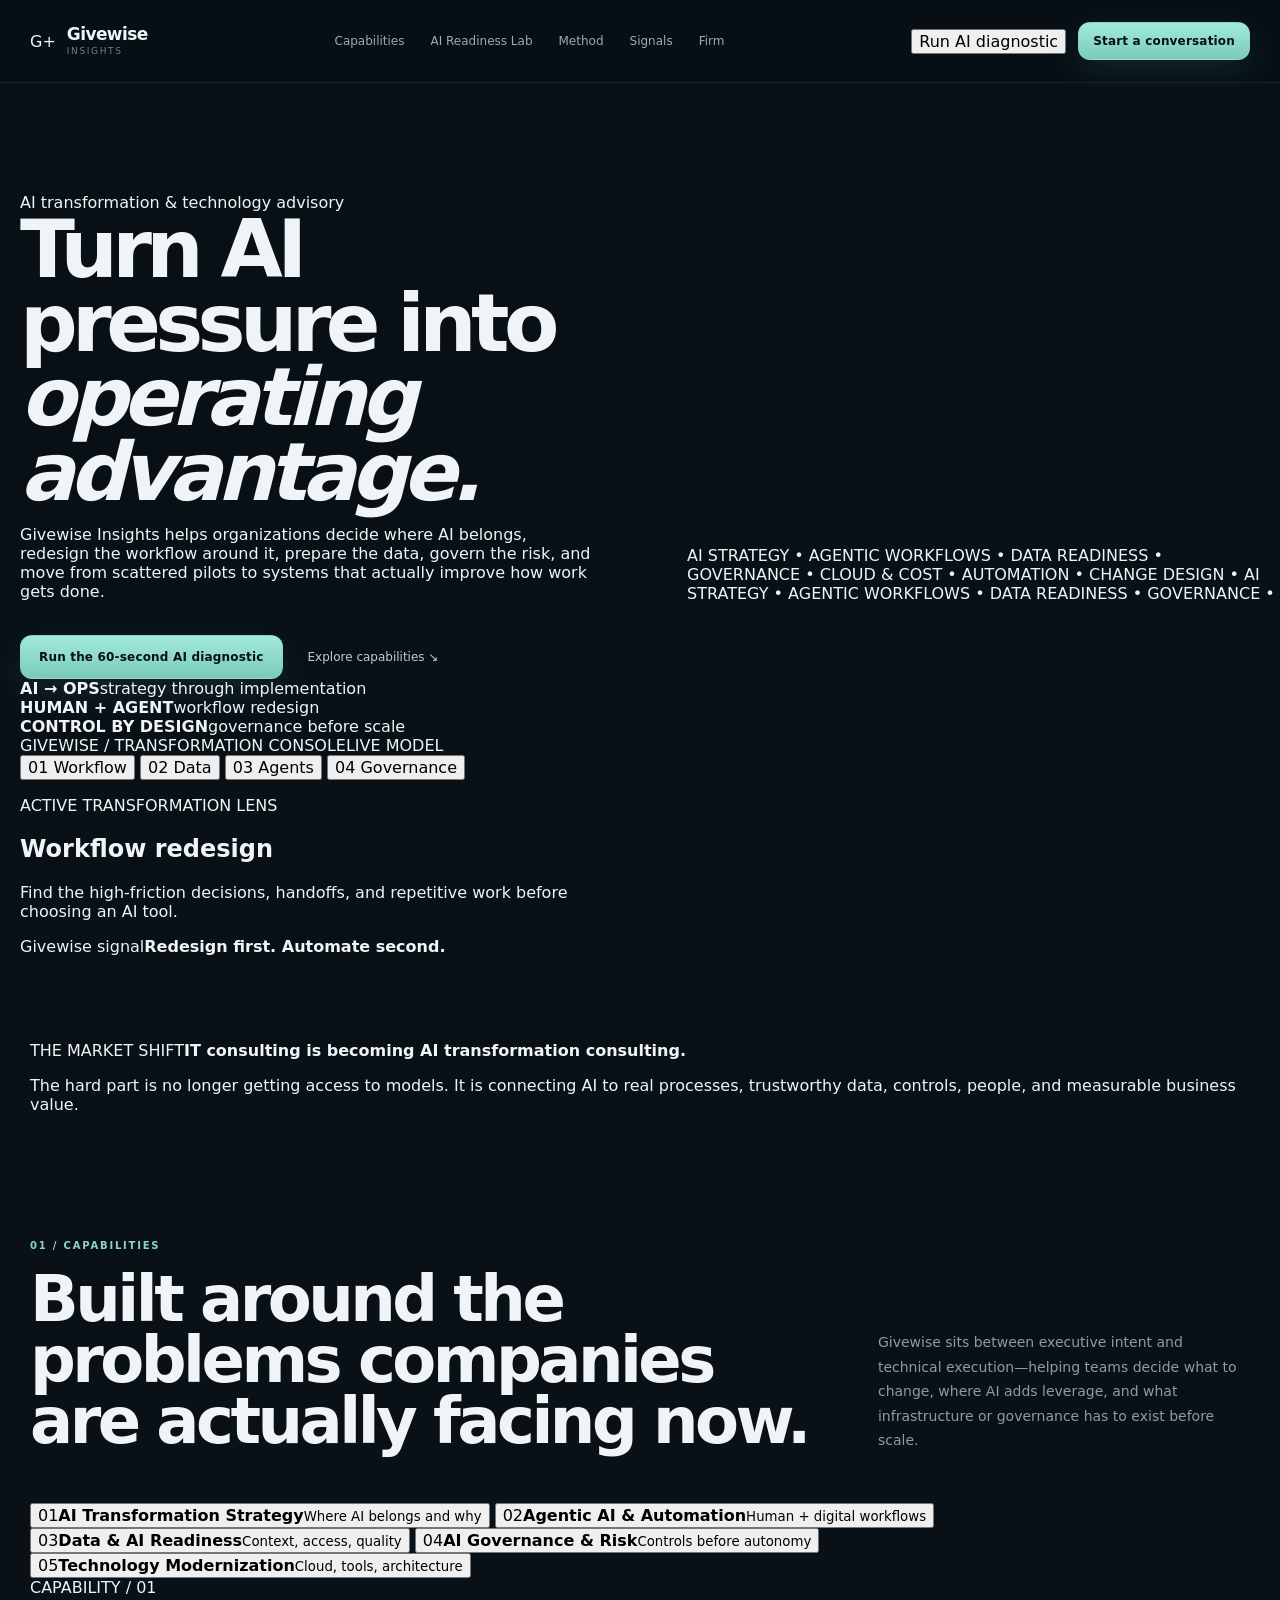
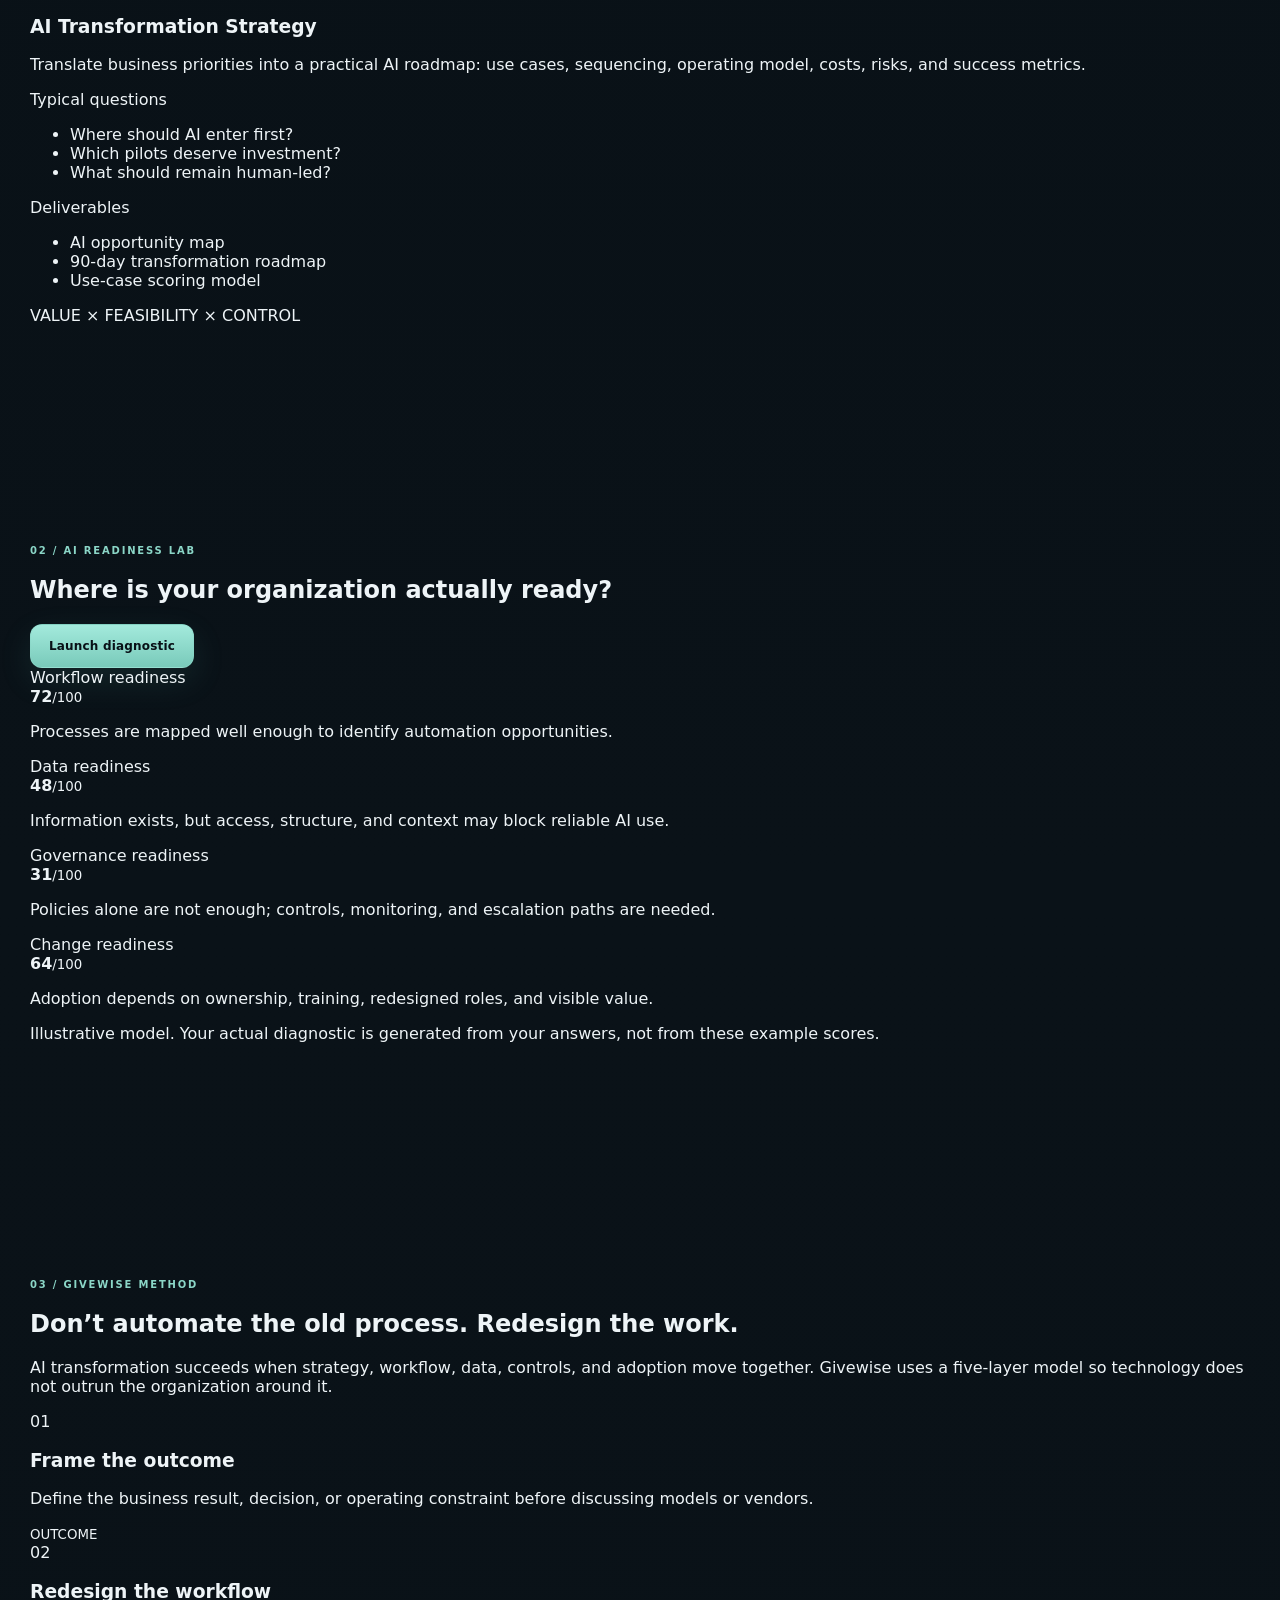
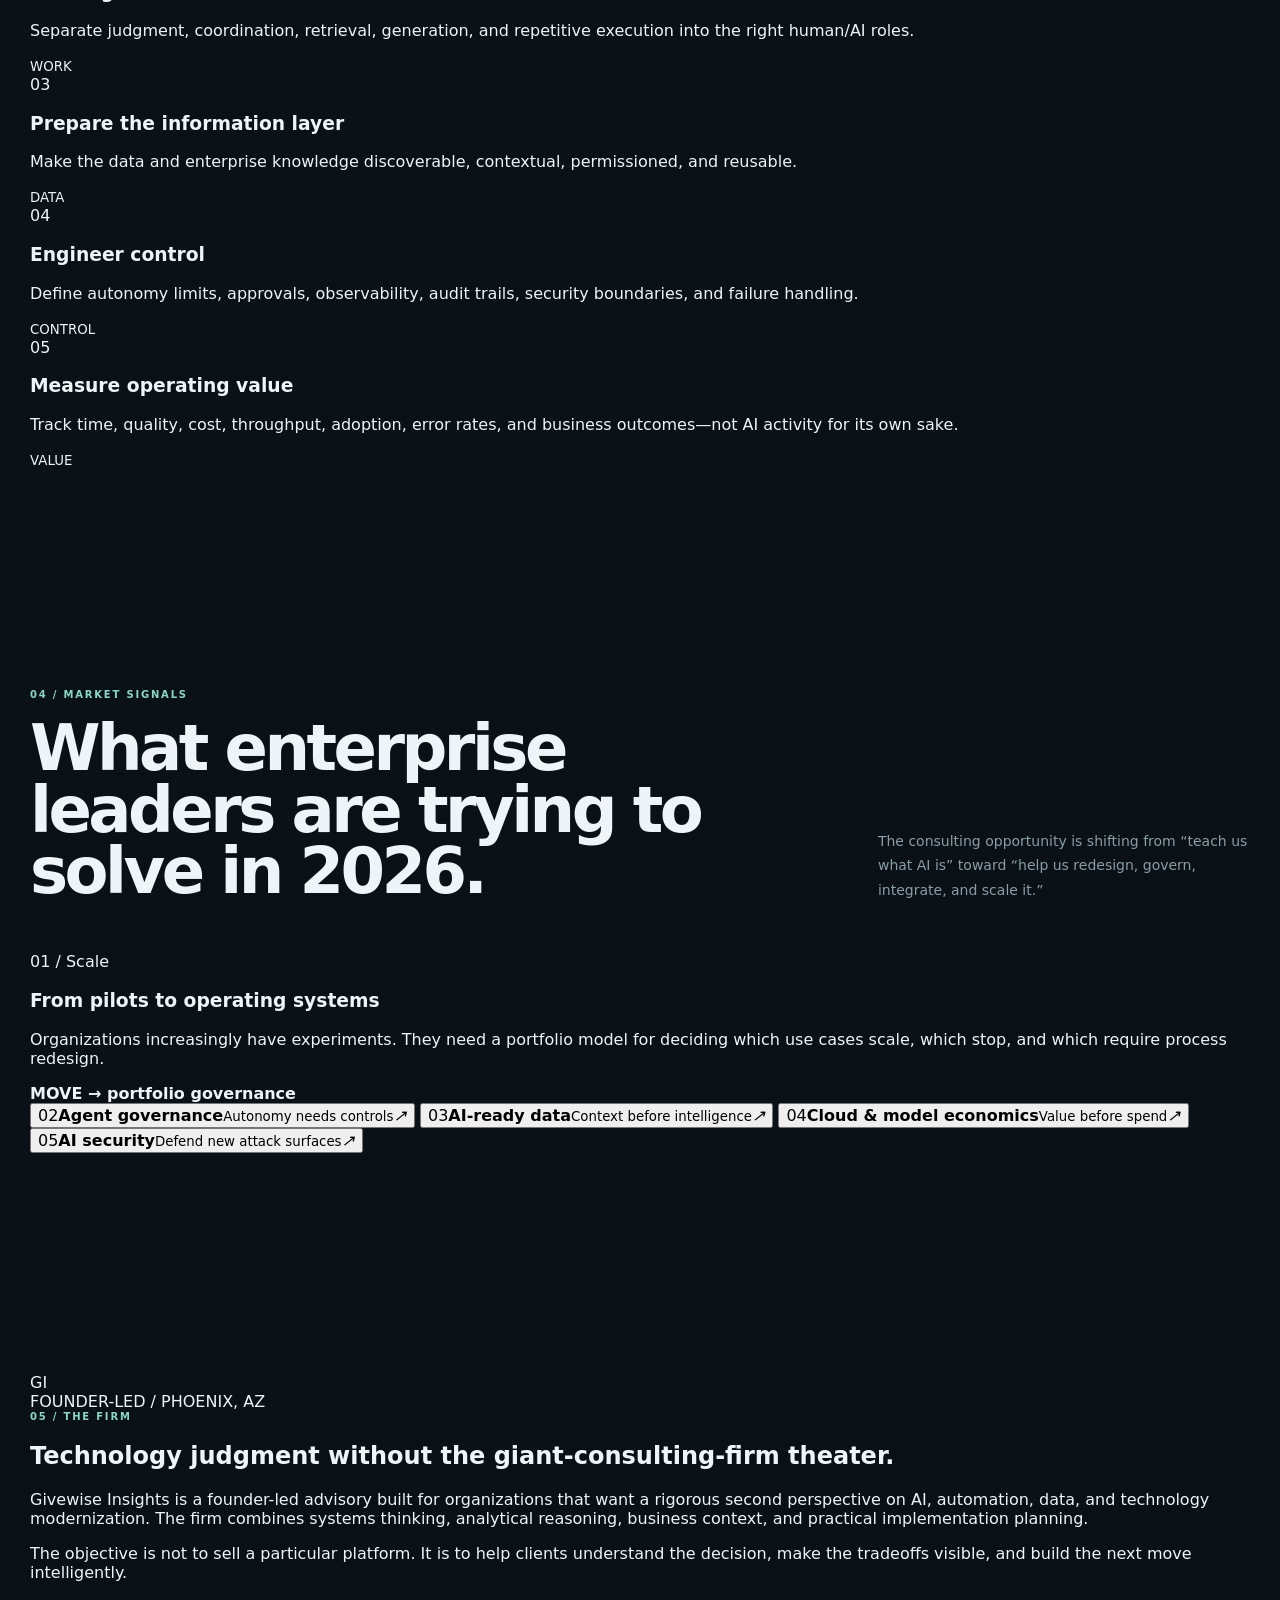
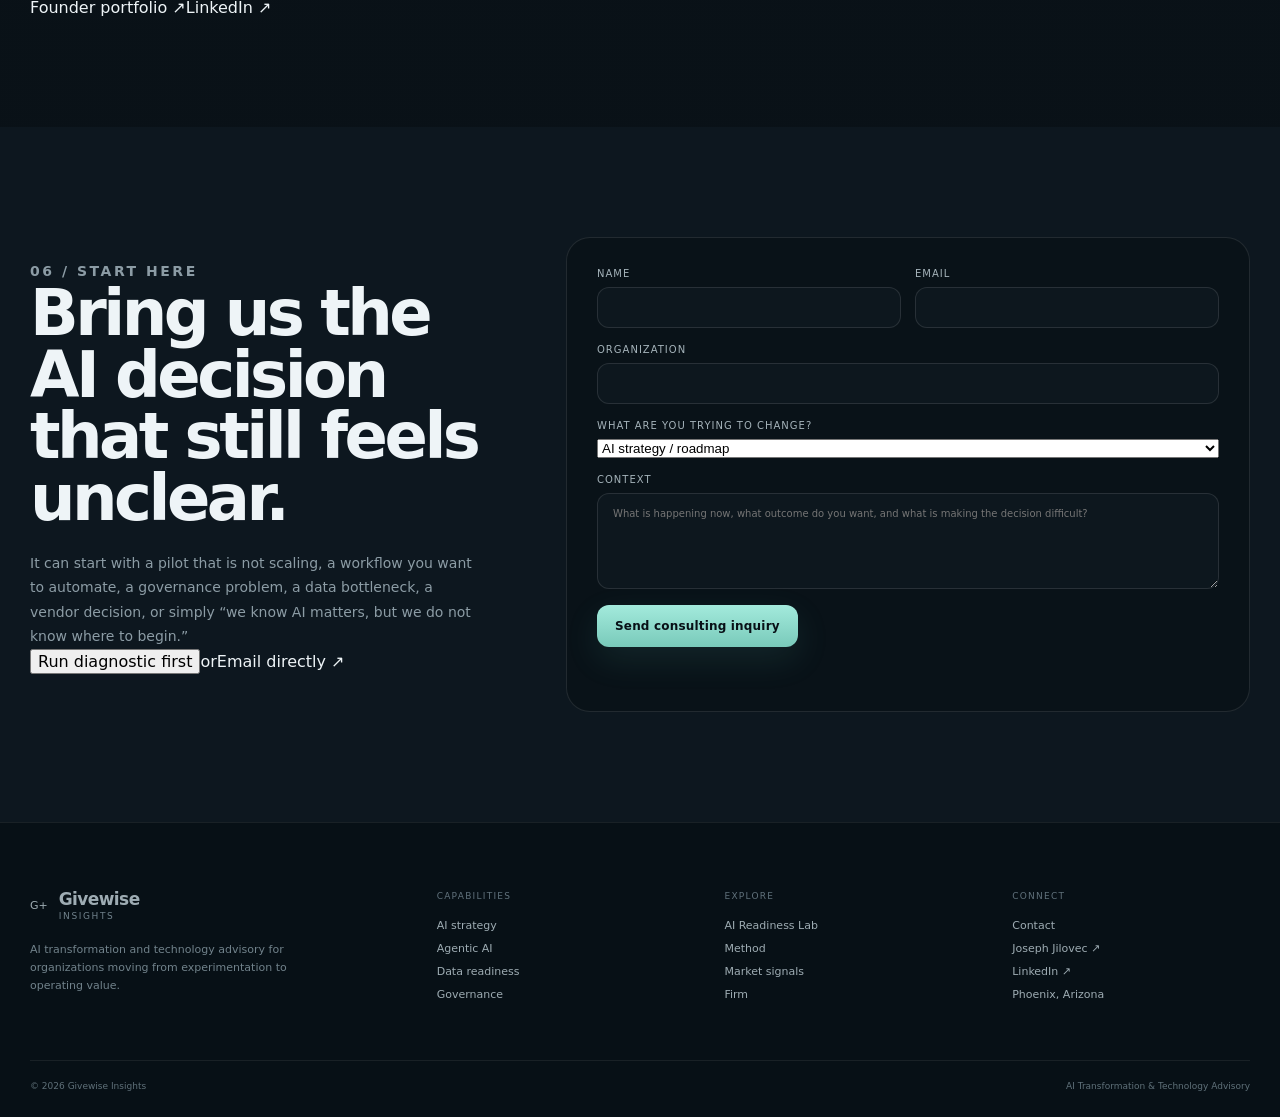
==== commit 2fdeaebd: "Reposition Givewise as interactive AI transformation advisory" ====
--- a/index.html
+++ b/index.html
@@ -3,66 +3,178 @@
 <head>
   <meta charset="utf-8">
   <meta name="viewport" content="width=device-width, initial-scale=1">
-  <meta name="description" content="Givewise Insights helps organizations make smarter technology decisions across AI, automation, data, digital systems, and operations.">
+  <meta name="description" content="Givewise Insights is an AI transformation and technology advisory firm helping organizations redesign workflows, modernize data, govern AI, and move from pilots to measurable business outcomes.">
   <meta name="author" content="Joseph Jilovec">
-  <meta name="theme-color" content="#0a0f14">
+  <meta name="theme-color" content="#f3efe5">
   <link rel="canonical" href="https://givewiseinsights.vercel.app/">
-  <meta property="og:title" content="Givewise Insights — Technology Strategy & Advisory">
-  <meta property="og:description" content="Clearer technology decisions before you spend, automate, migrate, or scale.">
+  <meta property="og:title" content="Givewise Insights — AI Transformation & Technology Advisory">
+  <meta property="og:description" content="From AI curiosity to governed, useful systems. Strategy, workflow redesign, data readiness, agentic AI, and implementation planning.">
   <meta property="og:type" content="website">
   <meta property="og:url" content="https://givewiseinsights.vercel.app/">
   <meta name="twitter:card" content="summary_large_image">
-  <title>Givewise Insights — Technology Strategy & Advisory</title>
+  <title>Givewise Insights — AI Transformation & Technology Advisory</title>
   <link rel="stylesheet" href="styles.css">
-  <script type="application/ld+json">{"@context":"https://schema.org","@type":"ProfessionalService","name":"Givewise Insights","url":"https://givewiseinsights.vercel.app/","description":"Technology strategy and advisory across AI, automation, data, digital systems, and operations.","founder":{"@type":"Person","name":"Joseph Jilovec"},"areaServed":"United States","serviceType":["Technology Strategy","AI and Automation Advisory","Data and Decision Systems","Digital Operations"]}</script>
+  <script type="application/ld+json">{"@context":"https://schema.org","@type":"ProfessionalService","name":"Givewise Insights","url":"https://givewiseinsights.vercel.app/","description":"AI transformation and technology advisory for organizations modernizing workflows, data, automation, and governance.","founder":{"@type":"Person","name":"Joseph Jilovec"},"areaServed":"United States","serviceType":["AI Transformation Strategy","Agentic AI Advisory","AI Governance","Workflow Redesign","Data Readiness","Technology Modernization"]}</script>
 </head>
 <body>
   <a class="skip-link" href="#main">Skip to content</a>
+  <div class="scroll-progress" id="scroll-progress" aria-hidden="true"></div>
+
   <header class="site-header" id="top">
     <div class="shell nav-shell">
       <a class="brand" href="#top" aria-label="Givewise Insights home">
-        <span class="brand-mark" aria-hidden="true"><svg viewBox="0 0 52 52"><path d="M11 15.5h18.5c7 0 11.5 4.7 11.5 10.5S36.5 36.5 29.5 36.5H20"/><path d="M20 9v34"/><path d="M9 26h22"/><circle cx="39.5" cy="13.5" r="4.5"/></svg></span>
+        <span class="brand-glyph">G<span>+</span></span>
         <span class="brand-copy"><strong>Givewise</strong><small>Insights</small></span>
       </a>
-      <nav class="desktop-nav" aria-label="Primary navigation"><a href="#services">Services</a><a href="#approach">Approach</a><a href="#fit">Who we help</a><a href="#about">About</a><a href="#insights">Insights</a></nav>
-      <div class="nav-actions"><a class="button button-small" href="#contact">Start a conversation</a><button class="menu-button" id="menu-button" aria-label="Open menu" aria-expanded="false"><span></span><span></span></button></div>
+      <nav class="desktop-nav" aria-label="Primary navigation">
+        <a href="#services">Capabilities</a><a href="#lab">AI Readiness Lab</a><a href="#approach">Method</a><a href="#signals">Signals</a><a href="#about">Firm</a>
+      </nav>
+      <div class="nav-actions">
+        <button class="nav-utility" id="open-diagnostic" type="button">Run AI diagnostic</button>
+        <a class="button button-small" href="#contact">Start a conversation</a>
+        <button class="menu-button" id="menu-button" aria-label="Open menu" aria-expanded="false"><span></span><span></span></button>
+      </div>
     </div>
-    <div class="mobile-menu" id="mobile-menu"><a href="#services">Services</a><a href="#approach">Approach</a><a href="#fit">Who we help</a><a href="#about">About</a><a href="#insights">Insights</a><a href="#contact">Contact</a></div>
+    <div class="mobile-menu" id="mobile-menu"><a href="#services">Capabilities</a><a href="#lab">AI Readiness Lab</a><a href="#approach">Method</a><a href="#signals">Signals</a><a href="#about">Firm</a><a href="#contact">Contact</a></div>
   </header>
+
   <main id="main">
-    <section class="hero shell">
-      <div class="hero-copy reveal">
-        <p class="eyebrow">Technology strategy · AI · data · operations</p>
-        <h1>Make the technology decision <span>before the technology makes it for you.</span></h1>
-        <p class="hero-lede">Givewise Insights helps leaders cut through vendor noise, automation hype, fragmented systems, and unclear data—so the next investment has a reason, a sequence, and a measurable outcome.</p>
-        <div class="hero-actions"><a class="button" href="#contact">Talk through a decision</a><a class="text-link" href="#services">Explore advisory areas <span>↘</span></a></div>
-        <div class="hero-proof"><div><strong>01</strong><span>clarify the decision</span></div><div><strong>02</strong><span>map the system</span></div><div><strong>03</strong><span>build the next move</span></div></div>
+    <section class="hero">
+      <div class="shell hero-shell">
+        <div class="hero-copy reveal">
+          <div class="hero-label"><span class="live-dot"></span> AI transformation & technology advisory</div>
+          <h1>Turn AI pressure into <em>operating advantage.</em></h1>
+          <p>Givewise Insights helps organizations decide where AI belongs, redesign the workflow around it, prepare the data, govern the risk, and move from scattered pilots to systems that actually improve how work gets done.</p>
+          <div class="hero-actions"><button class="button" id="hero-diagnostic" type="button">Run the 60-second AI diagnostic</button><a class="text-link" href="#services">Explore capabilities ↘</a></div>
+          <div class="hero-metrics"><div><strong>AI → OPS</strong><span>strategy through implementation</span></div><div><strong>HUMAN + AGENT</strong><span>workflow redesign</span></div><div><strong>CONTROL BY DESIGN</strong><span>governance before scale</span></div></div>
+        </div>
+
+        <div class="hero-console reveal" aria-label="Interactive AI transformation console">
+          <div class="console-top"><span>GIVEWISE / TRANSFORMATION CONSOLE</span><span class="console-status">LIVE MODEL</span></div>
+          <div class="console-body">
+            <div class="console-rail" role="tablist" aria-label="Transformation views">
+              <button class="console-tab is-active" data-console="workflow" type="button">01 Workflow</button>
+              <button class="console-tab" data-console="data" type="button">02 Data</button>
+              <button class="console-tab" data-console="agents" type="button">03 Agents</button>
+              <button class="console-tab" data-console="governance" type="button">04 Governance</button>
+            </div>
+            <div class="console-view" id="console-view">
+              <div class="console-orbit" aria-hidden="true"><i></i><i></i><i></i><i></i></div>
+              <p class="console-kicker">ACTIVE TRANSFORMATION LENS</p>
+              <h2 id="console-title">Workflow redesign</h2>
+              <p id="console-copy">Find the high-friction decisions, handoffs, and repetitive work before choosing an AI tool.</p>
+              <div class="console-bars" id="console-bars"><span style="--w:88%"></span><span style="--w:63%"></span><span style="--w:74%"></span></div>
+              <div class="console-output"><span>Givewise signal</span><strong id="console-signal">Redesign first. Automate second.</strong></div>
+            </div>
+          </div>
+        </div>
       </div>
-      <div class="hero-visual reveal" aria-label="Givewise decision system visualization">
-        <div class="signal-grid" aria-hidden="true"></div>
-        <div class="decision-card primary-card"><span>Decision brief / active</span><h2>What should we modernize first?</h2><div class="decision-rows"><div><i></i><span>Workflow friction</span><strong>High</strong></div><div><i></i><span>Data visibility</span><strong>Medium</strong></div><div><i></i><span>AI readiness</span><strong>Emerging</strong></div></div></div>
-        <div class="decision-card float-card float-a"><small>Signal</small><strong>Reduce tool sprawl</strong><span>Consolidate before adding</span></div>
-        <div class="decision-card float-card float-b"><small>Priority</small><strong>Decision quality</strong><span>Not software volume</span></div>
-        <svg class="hero-lines" viewBox="0 0 640 520" aria-hidden="true"><path d="M140 130 C270 80, 360 150, 485 115"/><path d="M116 345 C265 286, 405 370, 545 310"/><circle cx="140" cy="130" r="4"/><circle cx="485" cy="115" r="4"/><circle cx="116" cy="345" r="4"/><circle cx="545" cy="310" r="4"/></svg>
+      <div class="hero-marquee" aria-hidden="true"><div>AI STRATEGY • AGENTIC WORKFLOWS • DATA READINESS • GOVERNANCE • CLOUD & COST • AUTOMATION • CHANGE DESIGN • AI STRATEGY • AGENTIC WORKFLOWS • DATA READINESS • GOVERNANCE •</div></div>
+    </section>
+
+    <section class="market-strip">
+      <div class="shell market-grid">
+        <div><span>THE MARKET SHIFT</span><strong>IT consulting is becoming AI transformation consulting.</strong></div>
+        <p>The hard part is no longer getting access to models. It is connecting AI to real processes, trustworthy data, controls, people, and measurable business value.</p>
       </div>
     </section>
-    <section class="ticker"><div class="ticker-track"><span>Technology strategy</span><i></i><span>AI & automation</span><i></i><span>Data systems</span><i></i><span>Digital operations</span><i></i><span>Vendor evaluation</span><i></i><span>Workflow redesign</span></div></section>
+
     <section class="section shell" id="services">
-      <div class="section-heading reveal"><div><p class="section-index">01 / Advisory areas</p><h2>Consulting for the decisions that sit between business and technology.</h2></div><p>Not every problem needs a transformation program. Sometimes the valuable work is identifying what not to buy, what to automate first, which data matters, or where a process is quietly costing time.</p></div>
-      <div class="services-grid">
-        <article class="service-card reveal"><div class="service-number">01</div><h3>Technology Strategy</h3><p>Translate business goals into a practical technology roadmap, with priorities, dependencies, tradeoffs, and a sequence leaders can act on.</p><ul><li>Technology roadmaps</li><li>Vendor and platform evaluation</li><li>Build vs. buy decisions</li><li>Modernization sequencing</li></ul></article>
-        <article class="service-card reveal"><div class="service-number">02</div><h3>AI & Automation</h3><p>Identify where AI or automation can remove friction without turning experimentation into uncontrolled tool sprawl.</p><ul><li>AI opportunity mapping</li><li>Workflow automation</li><li>Agent and assistant use cases</li><li>Human-in-the-loop design</li></ul></article>
-        <article class="service-card reveal"><div class="service-number">03</div><h3>Data & Decision Systems</h3><p>Make operational data easier to trust, interpret, and use—especially when teams are buried in disconnected spreadsheets, dashboards, or databases.</p><ul><li>Decision dashboards</li><li>Data workflow review</li><li>Metric definition</li><li>Analytics planning</li></ul></article>
-        <article class="service-card reveal"><div class="service-number">04</div><h3>Digital Operations</h3><p>Review how work moves through the organization, then simplify the systems, handoffs, and tools surrounding it.</p><ul><li>Process mapping</li><li>Tool-stack rationalization</li><li>Operating workflows</li><li>Implementation planning</li></ul></article>
+      <div class="section-heading reveal"><div><p class="section-index">01 / Capabilities</p><h2>Built around the problems companies are actually facing now.</h2></div><p>Givewise sits between executive intent and technical execution—helping teams decide what to change, where AI adds leverage, and what infrastructure or governance has to exist before scale.</p></div>
+
+      <div class="capability-layout">
+        <div class="capability-index reveal" role="tablist" aria-label="Consulting capabilities">
+          <button class="capability-tab is-active" data-capability="strategy" type="button"><span>01</span><strong>AI Transformation Strategy</strong><small>Where AI belongs and why</small></button>
+          <button class="capability-tab" data-capability="agents" type="button"><span>02</span><strong>Agentic AI & Automation</strong><small>Human + digital workflows</small></button>
+          <button class="capability-tab" data-capability="data" type="button"><span>03</span><strong>Data & AI Readiness</strong><small>Context, access, quality</small></button>
+          <button class="capability-tab" data-capability="governance" type="button"><span>04</span><strong>AI Governance & Risk</strong><small>Controls before autonomy</small></button>
+          <button class="capability-tab" data-capability="modernization" type="button"><span>05</span><strong>Technology Modernization</strong><small>Cloud, tools, architecture</small></button>
+        </div>
+
+        <div class="capability-preview reveal" id="capability-preview">
+          <div class="capability-preview-head"><span id="capability-code">CAPABILITY / 01</span><i></i></div>
+          <h3 id="capability-title">AI Transformation Strategy</h3>
+          <p id="capability-copy">Translate business priorities into a practical AI roadmap: use cases, sequencing, operating model, costs, risks, and success metrics.</p>
+          <div class="capability-columns">
+            <div><span>Typical questions</span><ul id="capability-questions"><li>Where should AI enter first?</li><li>Which pilots deserve investment?</li><li>What should remain human-led?</li></ul></div>
+            <div><span>Deliverables</span><ul id="capability-deliverables"><li>AI opportunity map</li><li>90-day transformation roadmap</li><li>Use-case scoring model</li></ul></div>
+          </div>
+          <div class="capability-visual"><div class="matrix"><i></i><i></i><i></i><i></i><i></i><i></i><i></i><i></i><i></i></div><span>VALUE × FEASIBILITY × CONTROL</span></div>
+        </div>
       </div>
     </section>
-    <section class="section section-contrast" id="approach"><div class="shell approach-grid"><div class="approach-copy reveal"><p class="section-index">02 / Working model</p><h2>Wise insight is useful only when it changes the next decision.</h2><p>Givewise begins with the decision, not the software. We look at business context, current workflow, data, constraints, and people affected before recommending a platform or implementation path.</p><a class="text-link" href="#contact">Bring us a messy decision <span>↗</span></a></div><div class="steps reveal"><article><span>01</span><div><h3>Clarify</h3><p>Define the decision, desired outcome, constraints, and what evidence would make one option better than another.</p></div></article><article><span>02</span><div><h3>Map</h3><p>Understand the current systems, handoffs, dependencies, data, people, and hidden friction.</p></div></article><article><span>03</span><div><h3>Evaluate</h3><p>Compare options by fit, cost, complexity, reversibility, risk, and operational burden.</p></div></article><article><span>04</span><div><h3>Move</h3><p>Turn the recommendation into a practical sequence with owners, milestones, checkpoints, and a clear next action.</p></div></article></div></div></section>
-    <section class="section shell" id="fit"><div class="section-heading reveal"><div><p class="section-index">03 / Best fit</p><h2>Built for organizations in the gap between “we should modernize” and “what exactly should we do?”</h2></div><p>The work is especially useful when leadership knows technology matters but does not want to hand the decision entirely to a software vendor.</p></div><div class="fit-grid"><article class="fit-card reveal"><span>Growing organizations</span><h3>Too many tools. Not enough system.</h3><p>You have software, data, and capable people—but the pieces evolved separately and now create duplicated effort.</p></article><article class="fit-card reveal"><span>Founders & operators</span><h3>Need a second brain before committing.</h3><p>You are choosing platforms, automation, AI workflows, or technical partners and want a structured view before spending.</p></article><article class="fit-card reveal"><span>Mission-driven teams</span><h3>Limited resources make sequencing matter.</h3><p>You cannot modernize everything at once, so the decision about what comes first is as important as the technology itself.</p></article></div></section>
-    <section class="section founder-section" id="about"><div class="shell founder-grid"><div class="founder-panel reveal"><div class="founder-monogram">JJ</div><div><span>Founder-led advisory</span><h3>Joseph Jilovec</h3><p>Phoenix, Arizona</p></div></div><div class="founder-copy reveal"><p class="section-index">04 / About Givewise</p><h2>A consulting brand shaped by technology, operations, data, psychology, and entrepreneurship.</h2><p>Givewise Insights is designed around a simple idea: organizations often do not need more technology information—they need help deciding what the information means for them. The advisory model combines business context, systems thinking, analytical reasoning, and practical implementation planning.</p><p>The goal is not to imitate a giant consulting firm. It is to provide focused, founder-led analysis for technology and operational decisions that benefit from an outside perspective.</p><div class="founder-links"><a href="https://www.josephjilovec.com/" target="_blank" rel="noreferrer">Founder portfolio ↗</a><a href="https://www.linkedin.com/in/jilovecjoseph/" target="_blank" rel="noreferrer">LinkedIn ↗</a></div></div></div></section>
-    <section class="section shell" id="insights"><div class="section-heading reveal"><div><p class="section-index">05 / Insight themes</p><h2>The questions worth asking before implementation starts.</h2></div><p>A future Givewise Insights library can turn recurring client questions into short decision briefs, field notes, and practical frameworks.</p></div><div class="insights-grid"><article class="insight-card reveal"><span>AI strategy</span><h3>Where should AI actually enter the workflow?</h3><p>Start with repeated decisions, bottlenecks, and information handoffs—not a list of trendy tools.</p><small>Decision brief / coming soon</small></article><article class="insight-card reveal"><span>Operations</span><h3>When does adding software make a broken process worse?</h3><p>Digitizing unnecessary steps can make inefficiency faster instead of making the operation better.</p><small>Field note / coming soon</small></article><article class="insight-card reveal"><span>Data</span><h3>What should an executive dashboard actually answer?</h3><p>A dashboard is useful when it shortens a decision, not when it simply displays more metrics.</p><small>Framework / coming soon</small></article></div></section>
-    <section class="section contact-section" id="contact"><div class="shell contact-grid"><div class="contact-copy reveal"><p class="section-index">06 / Start with the decision</p><h2>Tell us what you are trying to figure out.</h2><p>You do not need a polished scope. A useful first conversation can start with a vendor choice, a workflow problem, an AI idea, a messy data system, or a modernization question that has been sitting unresolved.</p><div class="contact-note"><span>Good starting prompt</span><strong>“We know something needs to change, but we are not sure what the right next move is.”</strong></div></div><form class="contact-form reveal" id="contact-form" action="https://formsubmit.co/ajax/realjjemail@gmail.com" method="POST"><input type="hidden" name="_subject" value="New Givewise Insights consulting inquiry"><input type="hidden" name="_captcha" value="false"><div class="field-row"><label>Name<input required name="name" autocomplete="name"></label><label>Email<input required type="email" name="email" autocomplete="email"></label></div><label>Organization<input name="organization" autocomplete="organization"></label><label>What decision are you working through?<textarea required name="message" rows="6" placeholder="Describe the system, technology, workflow, or decision you want another perspective on."></textarea></label><button class="button" id="submit-button" type="submit">Send inquiry</button><p class="form-status" id="form-status" aria-live="polite"></p></form></div></section>
+
+    <section class="section lab-section" id="lab">
+      <div class="shell">
+        <div class="lab-header reveal"><div><p class="section-index">02 / AI Readiness Lab</p><h2>Where is your organization actually ready?</h2></div><button class="button button-inverse" id="lab-diagnostic" type="button">Launch diagnostic</button></div>
+        <div class="readiness-grid">
+          <article class="readiness-card reveal" data-score="72"><span>Workflow readiness</span><div class="readiness-ring"><strong>72</strong><small>/100</small></div><p>Processes are mapped well enough to identify automation opportunities.</p></article>
+          <article class="readiness-card reveal" data-score="48"><span>Data readiness</span><div class="readiness-ring"><strong>48</strong><small>/100</small></div><p>Information exists, but access, structure, and context may block reliable AI use.</p></article>
+          <article class="readiness-card reveal" data-score="31"><span>Governance readiness</span><div class="readiness-ring"><strong>31</strong><small>/100</small></div><p>Policies alone are not enough; controls, monitoring, and escalation paths are needed.</p></article>
+          <article class="readiness-card reveal" data-score="64"><span>Change readiness</span><div class="readiness-ring"><strong>64</strong><small>/100</small></div><p>Adoption depends on ownership, training, redesigned roles, and visible value.</p></article>
+        </div>
+        <p class="lab-note reveal">Illustrative model. Your actual diagnostic is generated from your answers, not from these example scores.</p>
+      </div>
+    </section>
+
+    <section class="section method-section" id="approach">
+      <div class="shell method-grid">
+        <div class="method-sticky reveal"><p class="section-index">03 / Givewise method</p><h2>Don’t automate the old process. Redesign the work.</h2><p>AI transformation succeeds when strategy, workflow, data, controls, and adoption move together. Givewise uses a five-layer model so technology does not outrun the organization around it.</p></div>
+        <div class="method-stack">
+          <article class="method-card reveal"><span>01</span><div><h3>Frame the outcome</h3><p>Define the business result, decision, or operating constraint before discussing models or vendors.</p></div><small>OUTCOME</small></article>
+          <article class="method-card reveal"><span>02</span><div><h3>Redesign the workflow</h3><p>Separate judgment, coordination, retrieval, generation, and repetitive execution into the right human/AI roles.</p></div><small>WORK</small></article>
+          <article class="method-card reveal"><span>03</span><div><h3>Prepare the information layer</h3><p>Make the data and enterprise knowledge discoverable, contextual, permissioned, and reusable.</p></div><small>DATA</small></article>
+          <article class="method-card reveal"><span>04</span><div><h3>Engineer control</h3><p>Define autonomy limits, approvals, observability, audit trails, security boundaries, and failure handling.</p></div><small>CONTROL</small></article>
+          <article class="method-card reveal"><span>05</span><div><h3>Measure operating value</h3><p>Track time, quality, cost, throughput, adoption, error rates, and business outcomes—not AI activity for its own sake.</p></div><small>VALUE</small></article>
+        </div>
+      </div>
+    </section>
+
+    <section class="section shell" id="signals">
+      <div class="section-heading reveal"><div><p class="section-index">04 / Market signals</p><h2>What enterprise leaders are trying to solve in 2026.</h2></div><p>The consulting opportunity is shifting from “teach us what AI is” toward “help us redesign, govern, integrate, and scale it.”</p></div>
+      <div class="signals-dashboard reveal">
+        <div class="signal-feature"><span>01 / Scale</span><h3>From pilots to operating systems</h3><p>Organizations increasingly have experiments. They need a portfolio model for deciding which use cases scale, which stop, and which require process redesign.</p><strong>MOVE → portfolio governance</strong></div>
+        <div class="signal-list">
+          <button class="signal-row is-active" type="button" data-signal="governance"><span>02</span><strong>Agent governance</strong><small>Autonomy needs controls</small><i>↗</i></button>
+          <button class="signal-row" type="button" data-signal="data"><span>03</span><strong>AI-ready data</strong><small>Context before intelligence</small><i>↗</i></button>
+          <button class="signal-row" type="button" data-signal="cost"><span>04</span><strong>Cloud & model economics</strong><small>Value before spend</small><i>↗</i></button>
+          <button class="signal-row" type="button" data-signal="security"><span>05</span><strong>AI security</strong><small>Defend new attack surfaces</small><i>↗</i></button>
+        </div>
+      </div>
+    </section>
+
+    <section class="section firm-section" id="about">
+      <div class="shell firm-grid">
+        <div class="firm-mark reveal"><div class="gi-monogram">GI</div><span>FOUNDER-LED / PHOENIX, AZ</span></div>
+        <div class="firm-copy reveal"><p class="section-index">05 / The firm</p><h2>Technology judgment without the giant-consulting-firm theater.</h2><p>Givewise Insights is a founder-led advisory built for organizations that want a rigorous second perspective on AI, automation, data, and technology modernization. The firm combines systems thinking, analytical reasoning, business context, and practical implementation planning.</p><p>The objective is not to sell a particular platform. It is to help clients understand the decision, make the tradeoffs visible, and build the next move intelligently.</p><div class="firm-links"><a href="https://www.josephjilovec.com/" target="_blank" rel="noreferrer">Founder portfolio ↗</a><a href="https://www.linkedin.com/in/jilovecjoseph/" target="_blank" rel="noreferrer">LinkedIn ↗</a></div></div>
+      </div>
+    </section>
+
+    <section class="section contact-section" id="contact">
+      <div class="shell contact-grid">
+        <div class="contact-copy reveal"><p class="section-index">06 / Start here</p><h2>Bring us the AI decision that still feels unclear.</h2><p>It can start with a pilot that is not scaling, a workflow you want to automate, a governance problem, a data bottleneck, a vendor decision, or simply “we know AI matters, but we do not know where to begin.”</p><div class="contact-quick"><button id="contact-diagnostic" type="button">Run diagnostic first</button><span>or</span><a href="mailto:realjjemail@gmail.com">Email directly ↗</a></div></div>
+        <form class="contact-form reveal" id="contact-form" action="https://formsubmit.co/ajax/realjjemail@gmail.com" method="POST">
+          <input type="hidden" name="_subject" value="New Givewise Insights AI consulting inquiry"><input type="hidden" name="_captcha" value="false">
+          <div class="field-row"><label>Name<input required name="name" autocomplete="name"></label><label>Email<input required type="email" name="email" autocomplete="email"></label></div>
+          <label>Organization<input name="organization" autocomplete="organization"></label>
+          <label>What are you trying to change?<select name="focus"><option>AI strategy / roadmap</option><option>Agentic AI / automation</option><option>Data readiness</option><option>AI governance / risk</option><option>Technology modernization</option><option>Not sure yet</option></select></label>
+          <label>Context<textarea required name="message" rows="6" placeholder="What is happening now, what outcome do you want, and what is making the decision difficult?"></textarea></label>
+          <button class="button" id="submit-button" type="submit">Send consulting inquiry</button><p class="form-status" id="form-status" aria-live="polite"></p>
+        </form>
+      </div>
+    </section>
   </main>
-  <footer class="site-footer"><div class="shell footer-grid"><div><a class="brand footer-brand" href="#top"><span class="brand-mark" aria-hidden="true"><svg viewBox="0 0 52 52"><path d="M11 15.5h18.5c7 0 11.5 4.7 11.5 10.5S36.5 36.5 29.5 36.5H20"/><path d="M20 9v34"/><path d="M9 26h22"/><circle cx="39.5" cy="13.5" r="4.5"/></svg></span><span class="brand-copy"><strong>Givewise</strong><small>Insights</small></span></a><p>Technology strategy for clearer decisions, simpler systems, and better next moves.</p></div><div><span class="footer-label">Advisory</span><a href="#services">Technology strategy</a><a href="#services">AI & automation</a><a href="#services">Data systems</a><a href="#services">Digital operations</a></div><div><span class="footer-label">Company</span><a href="#approach">Approach</a><a href="#about">About</a><a href="#insights">Insights</a><a href="#contact">Contact</a></div><div><span class="footer-label">Connect</span><a href="https://www.josephjilovec.com/" target="_blank" rel="noreferrer">Joseph Jilovec ↗</a><a href="https://www.linkedin.com/in/jilovecjoseph/" target="_blank" rel="noreferrer">LinkedIn ↗</a><span>Phoenix, Arizona</span></div></div><div class="shell footer-bottom"><span>© 2026 Givewise Insights</span><span>Founder-led technology strategy and advisory.</span></div></footer>
+
+  <footer class="site-footer"><div class="shell footer-grid"><div><a class="brand footer-brand" href="#top"><span class="brand-glyph">G<span>+</span></span><span class="brand-copy"><strong>Givewise</strong><small>Insights</small></span></a><p>AI transformation and technology advisory for organizations moving from experimentation to operating value.</p></div><div><span class="footer-label">Capabilities</span><a href="#services">AI strategy</a><a href="#services">Agentic AI</a><a href="#services">Data readiness</a><a href="#services">Governance</a></div><div><span class="footer-label">Explore</span><a href="#lab">AI Readiness Lab</a><a href="#approach">Method</a><a href="#signals">Market signals</a><a href="#about">Firm</a></div><div><span class="footer-label">Connect</span><a href="#contact">Contact</a><a href="https://www.josephjilovec.com/" target="_blank" rel="noreferrer">Joseph Jilovec ↗</a><a href="https://www.linkedin.com/in/jilovecjoseph/" target="_blank" rel="noreferrer">LinkedIn ↗</a><span>Phoenix, Arizona</span></div></div><div class="shell footer-bottom"><span>© 2026 Givewise Insights</span><span>AI Transformation & Technology Advisory</span></div></footer>
+
+  <div class="diagnostic-backdrop" id="diagnostic-backdrop" hidden>
+    <section class="diagnostic-modal" role="dialog" aria-modal="true" aria-labelledby="diagnostic-title">
+      <div class="diagnostic-head"><div><span>GIVEWISE / AI READINESS DIAGNOSTIC</span><h2 id="diagnostic-title">Where should your AI work start?</h2></div><button id="close-diagnostic" type="button" aria-label="Close diagnostic">×</button></div>
+      <div class="diagnostic-progress"><i id="diagnostic-progress-bar"></i></div>
+      <div class="diagnostic-stage" id="diagnostic-stage"></div>
+    </section>
+  </div>
+
   <script src="script.js" defer></script>
 </body>
 </html>
--- a/styles.css
+++ b/styles.css
@@ -1,614 +1 @@
-/* ============================================
-   STEWARDSHIP ANALYTICS - CUSTOM STYLES
-   Professional, trust-building design for nonprofits
-   ============================================ */
-
-/* Import Professional Font */
-@import url('https://fonts.googleapis.com/css2?family=Inter:wght@300;400;500;600;700;800&display=swap');
-
-/* ============================================
-   CSS CUSTOM PROPERTIES (THEME COLORS)
-   ============================================ */
-:root {
-    /* Primary Colors - Trust & Professionalism */
-    --primary-50: #f0f9ff;
-    --primary-100: #e0f2fe;
-    --primary-200: #bae6fd;
-    --primary-300: #7dd3fc;
-    --primary-400: #38bdf8;
-    --primary-500: #0ea5e9;  /* Main brand blue */
-    --primary-600: #0284c7;
-    --primary-700: #0369a1;
-    --primary-800: #075985;
-    --primary-900: #0c4a6e;
-    
-    /* Accent Colors - Calm Green for Growth/Impact */
-    --accent-50: #f0fdf4;
-    --accent-100: #dcfce7;
-    --accent-200: #bbf7d0;
-    --accent-300: #86efac;
-    --accent-400: #4ade80;
-    --accent-500: #22c55e;  /* Success/Growth green */
-    --accent-600: #16a34a;
-    --accent-700: #15803d;
-    
-    /* Neutral Grays */
-    --gray-50: #f9fafb;
-    --gray-100: #f3f4f6;
-    --gray-200: #e5e7eb;
-    --gray-300: #d1d5db;
-    --gray-400: #9ca3af;
-    --gray-500: #6b7280;
-    --gray-600: #4b5563;
-    --gray-700: #374151;
-    --gray-800: #1f2937;
-    --gray-900: #111827;
-    
-    /* Typography */
-    --font-sans: 'Inter', -apple-system, BlinkMacSystemFont, 'Segoe UI', Roboto, sans-serif;
-    
-    /* Spacing */
-    --section-padding: 5rem 0;
-    --container-max: 1280px;
-    
-    /* Shadows */
-    --shadow-sm: 0 1px 2px 0 rgba(0, 0, 0, 0.05);
-    --shadow-md: 0 4px 6px -1px rgba(0, 0, 0, 0.1);
-    --shadow-lg: 0 10px 15px -3px rgba(0, 0, 0, 0.1);
-    --shadow-xl: 0 20px 25px -5px rgba(0, 0, 0, 0.1);
-}
-
-/* ============================================
-   BASE STYLES
-   ============================================ */
-* {
-    margin: 0;
-    padding: 0;
-    box-sizing: border-box;
-}
-
-body {
-    font-family: var(--font-sans);
-    color: var(--gray-800);
-    line-height: 1.6;
-    -webkit-font-smoothing: antialiased;
-    -moz-osx-font-smoothing: grayscale;
-    background-color: white;
-}
-
-html {
-    scroll-behavior: smooth;
-}
-
-/* ============================================
-   HEADER & NAVIGATION
-   ============================================ */
-.header-nav {
-    background: white;
-    box-shadow: var(--shadow-md);
-    position: sticky;
-    top: 0;
-    z-index: 1000;
-    border-bottom: 2px solid var(--primary-100);
-}
-
-.logo-text {
-    color: var(--primary-700);
-    font-weight: 800;
-    letter-spacing: -0.5px;
-}
-
-.nav-link {
-    color: var(--gray-600);
-    font-weight: 500;
-    text-decoration: none;
-    transition: color 0.3s ease;
-    font-size: 0.95rem;
-}
-
-.nav-link:hover {
-    color: var(--primary-600);
-}
-
-.btn-primary-small {
-    background: var(--primary-600);
-    color: white;
-    padding: 0.5rem 1.25rem;
-    border-radius: 0.5rem;
-    font-weight: 600;
-    text-decoration: none;
-    transition: all 0.3s ease;
-    font-size: 0.9rem;
-}
-
-.btn-primary-small:hover {
-    background: var(--primary-700);
-    transform: translateY(-1px);
-    box-shadow: var(--shadow-md);
-}
-
-/* ============================================
-   HERO SECTION
-   ============================================ */
-.hero-section {
-    background: linear-gradient(135deg, var(--primary-50) 0%, white 100%);
-    position: relative;
-    overflow: hidden;
-}
-
-.hero-section::before {
-    content: '';
-    position: absolute;
-    top: -50%;
-    right: -20%;
-    width: 70%;
-    height: 200%;
-    background: radial-gradient(circle, var(--primary-100) 0%, transparent 70%);
-    opacity: 0.3;
-    pointer-events: none;
-}
-
-.hero-headline {
-    font-size: 2.75rem;
-    font-weight: 800;
-    line-height: 1.2;
-    color: var(--gray-900);
-    margin-bottom: 1.5rem;
-    letter-spacing: -1px;
-}
-
-.hero-subheadline {
-    font-size: 1.25rem;
-    color: var(--gray-600);
-    line-height: 1.7;
-    font-weight: 400;
-}
-
-.trust-badge {
-    margin-top: 2rem;
-    padding: 1.25rem;
-    background: white;
-    border-left: 4px solid var(--accent-500);
-    border-radius: 0.5rem;
-    color: var(--gray-700);
-    font-size: 0.9rem;
-    line-height: 1.8;
-    box-shadow: var(--shadow-sm);
-}
-
-.hero-image-placeholder img {
-    width: 100%;
-    height: auto;
-    border-radius: 1rem;
-    box-shadow: var(--shadow-xl);
-    border: 2px solid var(--primary-100);
-}
-
-/* Responsive Hero */
-@media (max-width: 768px) {
-    .hero-headline {
-        font-size: 2rem;
-    }
-    
-    .hero-subheadline {
-        font-size: 1.1rem;
-    }
-}
-
-/* ============================================
-   BUTTONS
-   ============================================ */
-.btn-primary {
-    background: var(--primary-600);
-    color: white;
-    padding: 1rem 2.5rem;
-    border-radius: 0.75rem;
-    font-weight: 700;
-    text-decoration: none;
-    display: inline-block;
-    transition: all 0.3s ease;
-    font-size: 1.1rem;
-    border: none;
-    cursor: pointer;
-    box-shadow: 0 4px 6px rgba(2, 132, 199, 0.2);
-}
-
-.btn-primary:hover {
-    background: var(--primary-700);
-    transform: translateY(-2px);
-    box-shadow: 0 6px 12px rgba(2, 132, 199, 0.3);
-}
-
-.btn-secondary {
-    background: white;
-    color: var(--primary-600);
-    padding: 1rem 2.5rem;
-    border: 2px solid var(--primary-600);
-    border-radius: 0.75rem;
-    font-weight: 700;
-    text-decoration: none;
-    display: inline-block;
-    transition: all 0.3s ease;
-    font-size: 1.1rem;
-}
-
-.btn-secondary:hover {
-    background: var(--primary-50);
-    transform: translateY(-2px);
-}
-
-/* ============================================
-   SECTION STYLES
-   ============================================ */
-.section-light {
-    background: var(--gray-50);
-}
-
-.section-white {
-    background: white;
-}
-
-.section-title {
-    font-size: 2.5rem;
-    font-weight: 800;
-    color: var(--gray-900);
-    margin-bottom: 1rem;
-    letter-spacing: -0.5px;
-}
-
-.section-subtitle {
-    font-size: 1.2rem;
-    color: var(--gray-600);
-    line-height: 1.7;
-}
-
-/* ============================================
-   PAIN POINTS CARDS
-   ============================================ */
-.pain-card {
-    background: white;
-    padding: 2rem;
-    border-radius: 1rem;
-    box-shadow: var(--shadow-md);
-    transition: transform 0.3s ease, box-shadow 0.3s ease;
-    border: 1px solid var(--gray-200);
-}
-
-.pain-card:hover {
-    transform: translateY(-4px);
-    box-shadow: var(--shadow-xl);
-}
-
-.pain-icon {
-    font-size: 3rem;
-    margin-bottom: 1rem;
-}
-
-.pain-title {
-    font-size: 1.5rem;
-    font-weight: 700;
-    color: var(--gray-900);
-    margin-bottom: 0.75rem;
-}
-
-.pain-description {
-    color: var(--gray-600);
-    line-height: 1.7;
-}
-
-/* ============================================
-   PROCESS STEPS
-   ============================================ */
-.process-step {
-    text-align: center;
-    padding: 1.5rem;
-}
-
-.process-number {
-    background: var(--primary-600);
-    color: white;
-    width: 4rem;
-    height: 4rem;
-    border-radius: 50%;
-    display: flex;
-    align-items: center;
-    justify-content: center;
-    font-size: 1.75rem;
-    font-weight: 800;
-    margin: 0 auto 1.5rem;
-    box-shadow: 0 4px 6px rgba(2, 132, 199, 0.3);
-}
-
-.process-title {
-    font-size: 1.25rem;
-    font-weight: 700;
-    color: var(--gray-900);
-    margin-bottom: 0.75rem;
-}
-
-.process-description {
-    color: var(--gray-600);
-    line-height: 1.7;
-    font-size: 0.95rem;
-}
-
-/* ============================================
-   BENEFITS CARDS
-   ============================================ */
-.benefit-card {
-    background: white;
-    padding: 2rem;
-    border-radius: 1rem;
-    box-shadow: var(--shadow-md);
-    transition: all 0.3s ease;
-    border-left: 4px solid var(--primary-500);
-}
-
-.benefit-card:hover {
-    transform: translateY(-4px);
-    box-shadow: var(--shadow-xl);
-    border-left-color: var(--accent-500);
-}
-
-.benefit-icon {
-    font-size: 2.5rem;
-    margin-bottom: 1rem;
-}
-
-.benefit-title {
-    font-size: 1.25rem;
-    font-weight: 700;
-    color: var(--gray-900);
-    margin-bottom: 0.75rem;
-}
-
-.benefit-description {
-    color: var(--gray-600);
-    line-height: 1.7;
-}
-
-/* ============================================
-   ROI HIGHLIGHT BOX
-   ============================================ */
-.roi-highlight {
-    background: linear-gradient(135deg, var(--primary-600) 0%, var(--primary-700) 100%);
-    padding: 3rem;
-    border-radius: 1rem;
-    margin-top: 3rem;
-    text-align: center;
-    color: white;
-    box-shadow: var(--shadow-xl);
-}
-
-.roi-title {
-    font-size: 2rem;
-    font-weight: 800;
-    margin-bottom: 1rem;
-}
-
-.roi-stat {
-    background: rgba(255, 255, 255, 0.15);
-    padding: 2rem;
-    border-radius: 0.75rem;
-    backdrop-filter: blur(10px);
-}
-
-.roi-number {
-    font-size: 3rem;
-    font-weight: 800;
-    margin-bottom: 0.5rem;
-}
-
-.roi-label {
-    font-size: 1rem;
-    opacity: 0.95;
-}
-
-/* ============================================
-   TESTIMONIAL CARDS
-   ============================================ */
-.testimonial-card {
-    background: white;
-    padding: 2.5rem;
-    border-radius: 1rem;
-    box-shadow: var(--shadow-md);
-    border-top: 4px solid var(--accent-500);
-    transition: transform 0.3s ease;
-}
-
-.testimonial-card:hover {
-    transform: translateY(-4px);
-    box-shadow: var(--shadow-xl);
-}
-
-.testimonial-quote {
-    font-size: 1.1rem;
-    color: var(--gray-700);
-    line-height: 1.8;
-    margin-bottom: 1.5rem;
-    font-style: italic;
-}
-
-.testimonial-quote::before {
-    content: '"';
-    font-size: 3rem;
-    color: var(--primary-200);
-    line-height: 0;
-    display: block;
-    margin-bottom: 0.5rem;
-}
-
-.testimonial-author {
-    border-top: 2px solid var(--gray-100);
-    padding-top: 1rem;
-}
-
-.testimonial-name {
-    font-weight: 700;
-    color: var(--gray-900);
-    margin-bottom: 0.25rem;
-}
-
-.testimonial-org {
-    color: var(--gray-600);
-    font-size: 0.9rem;
-}
-
-/* ============================================
-   ABOUT SECTION
-   ============================================ */
-.about-image {
-    width: 100%;
-    max-width: 300px;
-    height: auto;
-    border-radius: 1rem;
-    box-shadow: var(--shadow-xl);
-    border: 4px solid var(--primary-100);
-    margin: 0 auto;
-    display: block;
-}
-
-.about-content {
-    display: flex;
-    flex-direction: column;
-    gap: 1.5rem;
-}
-
-.about-text {
-    font-size: 1.1rem;
-    line-height: 1.8;
-    color: var(--gray-700);
-}
-
-/* ============================================
-   CONTACT FORM
-   ============================================ */
-.contact-form {
-    background: var(--gray-50);
-    padding: 3rem;
-    border-radius: 1rem;
-    box-shadow: var(--shadow-lg);
-    border: 1px solid var(--gray-200);
-}
-
-.form-label {
-    display: block;
-    font-weight: 600;
-    color: var(--gray-700);
-    margin-bottom: 0.5rem;
-    font-size: 0.95rem;
-}
-
-.form-input {
-    width: 100%;
-    padding: 0.875rem 1rem;
-    border: 2px solid var(--gray-300);
-    border-radius: 0.5rem;
-    font-size: 1rem;
-    transition: all 0.3s ease;
-    font-family: var(--font-sans);
-    background: white;
-}
-
-.form-input:focus {
-    outline: none;
-    border-color: var(--primary-500);
-    box-shadow: 0 0 0 3px rgba(14, 165, 233, 0.1);
-}
-
-.form-message {
-    margin-top: 1rem;
-    font-size: 0.95rem;
-    font-weight: 500;
-}
-
-.form-privacy {
-    text-align: center;
-    font-size: 0.85rem;
-    color: var(--gray-500);
-    margin-top: 1.5rem;
-    font-style: italic;
-}
-
-/* ============================================
-   FOOTER
-   ============================================ */
-.footer {
-    background: var(--gray-900);
-    color: var(--gray-300);
-}
-
-.footer-heading {
-    font-size: 1.25rem;
-    font-weight: 700;
-    color: white;
-    margin-bottom: 1rem;
-}
-
-.footer-text {
-    line-height: 1.7;
-    font-size: 0.95rem;
-}
-
-.footer-links {
-    list-style: none;
-    padding: 0;
-}
-
-.footer-links li {
-    margin-bottom: 0.75rem;
-}
-
-.footer-links a {
-    color: var(--gray-300);
-    text-decoration: none;
-    transition: color 0.3s ease;
-    font-size: 0.95rem;
-}
-
-.footer-links a:hover {
-    color: var(--primary-400);
-}
-
-.footer-bottom {
-    margin-top: 3rem;
-    padding-top: 2rem;
-    border-top: 1px solid var(--gray-700);
-    text-align: center;
-    font-size: 0.9rem;
-}
-
-.footer-privacy {
-    margin-top: 0.5rem;
-    font-size: 0.85rem;
-    color: var(--gray-400);
-}
-
-/* ============================================
-   RESPONSIVE DESIGN
-   ============================================ */
-@media (max-width: 768px) {
-    .section-title {
-        font-size: 2rem;
-    }
-    
-    .contact-form {
-        padding: 2rem;
-    }
-    
-    .roi-highlight {
-        padding: 2rem;
-    }
-    
-    .roi-number {
-        font-size: 2.5rem;
-    }
-}
-
-/* ============================================
-   UTILITY CLASSES
-   ============================================ */
-.hidden {
-    display: none !important;
-}
-
+:root{--bg:#081016;--panel:#0d171f;--panel-2:#101d27;--line:rgba(255,255,255,.10);--text:#eef4f7;--muted:#8fa0aa;--accent:#8bd6c7;--accent2:#b6f0e4;--warm:#d7b980;--max:1220px;--radius:24px}*{box-sizing:border-box}html{scroll-behavior:smooth}body{margin:0;background:linear-gradient(180deg,#081016 0%,#0a1218 42%,#091117 100%);color:var(--text);font-family:Inter,ui-sans-serif,system-ui,-apple-system,BlinkMacSystemFont,"Segoe UI",sans-serif;-webkit-font-smoothing:antialiased}a{color:inherit;text-decoration:none}button,input,textarea{font:inherit}.shell{width:min(calc(100% - 40px),var(--max));margin:auto}.skip-link{position:fixed;left:14px;top:-80px;background:#fff;color:#000;padding:10px 14px;z-index:9999}.skip-link:focus{top:14px}.site-header{position:sticky;top:0;z-index:50;background:rgba(8,16,22,.78);backdrop-filter:blur(18px);border-bottom:1px solid rgba(255,255,255,.07)}.nav-shell{min-height:82px;display:flex;align-items:center;justify-content:space-between;gap:28px}.brand{display:inline-flex;align-items:center;gap:11px}.brand-mark{width:38px;height:38px;border:1px solid rgba(139,214,199,.28);border-radius:12px;display:grid;place-items:center;background:linear-gradient(145deg,rgba(139,214,199,.12),rgba(255,255,255,.025));box-shadow:0 0 30px rgba(139,214,199,.07)}.brand-mark svg{width:25px;height:25px;fill:none;stroke:var(--accent);stroke-width:2.2;stroke-linecap:round}.brand-copy{display:grid;line-height:.95}.brand-copy strong{font-size:17px;letter-spacing:-.035em}.brand-copy small{margin-top:5px;color:#71828c;font-size:9px;letter-spacing:.18em;text-transform:uppercase}.desktop-nav{display:flex;gap:26px;align-items:center}.desktop-nav a{font-size:12px;color:#9aabb4;transition:.2s}.desktop-nav a:hover{color:#fff}.nav-actions{display:flex;align-items:center;gap:12px}.button{display:inline-flex;align-items:center;justify-content:center;border:1px solid rgba(139,214,199,.52);border-radius:12px;padding:14px 18px;background:linear-gradient(180deg,#a3eadc,#79caba);color:#081016;font-size:12px;font-weight:760;letter-spacing:.015em;box-shadow:0 12px 34px rgba(92,190,172,.12);transition:transform .18s ease,box-shadow .18s ease}.button:hover{transform:translateY(-2px);box-shadow:0 18px 40px rgba(92,190,172,.19)}.button-small{padding:11px 14px}.menu-button{display:none;width:40px;height:40px;border:1px solid var(--line);border-radius:11px;background:#0b151c}.menu-button span{display:block;width:17px;height:1px;background:#c5d0d5;margin:5px auto}.mobile-menu{display:none}.hero{min-height:720px;padding:110px 0 85px;display:grid;grid-template-columns:minmax(0,1.02fr) minmax(420px,.98fr);gap:70px;align-items:center}.eyebrow,.section-index{margin:0 0 18px;color:var(--accent);font-size:10px;font-weight:760;letter-spacing:.18em;text-transform:uppercase}.hero h1{margin:0;max-width:760px;font-size:clamp(56px,6.3vw,94px);line-height:.92;letter-spacing:-.07em;font-weight:620}.hero h1 span{display:block;color:#8e9ba3}.hero-lede{max-width:690px;margin:30px 0 0;color:#9aabb4;font-size:17px;line-height:1.7}.hero-actions{display:flex;align-items:center;gap:25px;margin-top:34px}.text-link{font-size:12px;color:#c1ccd1}.text-link span{color:var(--accent);margin-left:5px}.hero-proof{display:grid;grid-template-columns:repeat(3,1fr);gap:1px;margin-top:48px;border:1px solid var(--line);border-radius:16px;overflow:hidden;background:var(--line)}.hero-proof div{padding:18px;background:#0b151b}.hero-proof strong{display:block;color:var(--accent);font-size:12px}.hero-proof span{display:block;margin-top:7px;color:#7f9099;font-size:10px}.hero-visual{position:relative;min-height:530px;isolation:isolate}.signal-grid{position:absolute;inset:0;border:1px solid rgba(255,255,255,.07);border-radius:28px;background-image:linear-gradient(rgba(255,255,255,.045) 1px,transparent 1px),linear-gradient(90deg,rgba(255,255,255,.045) 1px,transparent 1px);background-size:46px 46px;mask-image:linear-gradient(to bottom right,black,transparent 90%)}.decision-card{position:absolute;border:1px solid rgba(255,255,255,.11);background:rgba(11,21,28,.92);backdrop-filter:blur(12px);box-shadow:0 24px 60px rgba(0,0,0,.34)}.primary-card{z-index:3;left:11%;top:20%;width:72%;padding:30px;border-radius:25px}.primary-card>span{color:var(--accent);font-size:9px;letter-spacing:.16em;text-transform:uppercase}.primary-card h2{margin:18px 0 30px;font-size:clamp(30px,3vw,47px);line-height:1;letter-spacing:-.045em;font-weight:580}.decision-rows{display:grid}.decision-rows div{display:grid;grid-template-columns:8px 1fr auto;gap:10px;align-items:center;padding:14px 0;border-top:1px solid rgba(255,255,255,.07);font-size:10px;color:#8798a2}.decision-rows i{width:5px;height:5px;border-radius:50%;background:var(--accent);box-shadow:0 0 12px var(--accent)}.decision-rows strong{color:#dfe7ea;font-size:10px}.float-card{z-index:4;width:190px;padding:17px;border-radius:16px}.float-card small{display:block;color:#6f808a;font-size:8px;text-transform:uppercase;letter-spacing:.16em}.float-card strong{display:block;margin-top:8px;font-size:13px}.float-card span{display:block;margin-top:5px;color:#7f8f97;font-size:9px}.float-a{right:0;top:10%}.float-b{left:1%;bottom:7%}.hero-lines{position:absolute;inset:0;width:100%;height:100%;z-index:1;fill:none;stroke:rgba(139,214,199,.34);stroke-width:1;stroke-dasharray:4 6}.hero-lines circle{fill:var(--accent);stroke:none}.ticker{border-top:1px solid rgba(255,255,255,.07);border-bottom:1px solid rgba(255,255,255,.07);overflow:hidden}.ticker-track{width:min(calc(100% - 40px),var(--max));margin:auto;min-height:64px;display:flex;align-items:center;gap:20px;color:#7f9099;font-size:10px;text-transform:uppercase;letter-spacing:.13em;white-space:nowrap}.ticker-track i{width:4px;height:4px;border-radius:50%;background:var(--accent)}.section{padding:110px 0}.section-heading{display:grid;grid-template-columns:minmax(0,1.15fr) minmax(280px,.55fr);gap:70px;align-items:end;margin-bottom:50px}.section-heading h2,.approach-copy h2,.founder-copy h2,.contact-copy h2{margin:0;font-size:clamp(43px,5vw,68px);line-height:.96;letter-spacing:-.055em;font-weight:580}.section-heading>p,.approach-copy>p,.founder-copy>p,.contact-copy>p{margin:0;color:#8c9ca5;font-size:14px;line-height:1.75}.services-grid{display:grid;grid-template-columns:repeat(2,minmax(0,1fr));gap:14px}.service-card,.fit-card,.insight-card{border:1px solid var(--line);border-radius:22px;background:linear-gradient(145deg,rgba(255,255,255,.025),rgba(255,255,255,.008));padding:30px;transition:transform .2s ease,border-color .2s ease,background .2s ease}.service-card:hover,.fit-card:hover,.insight-card:hover{transform:translateY(-4px);border-color:rgba(139,214,199,.34);background:linear-gradient(145deg,rgba(139,214,199,.055),rgba(255,255,255,.01))}.service-number{color:var(--accent);font-size:10px;letter-spacing:.12em}.service-card h3,.fit-card h3,.insight-card h3{margin:34px 0 14px;font-size:27px;line-height:1.05;letter-spacing:-.035em}.service-card p,.fit-card p,.insight-card p{color:#8b9ca5;font-size:13px;line-height:1.68}.service-card ul{list-style:none;padding:20px 0 0;margin:22px 0 0;border-top:1px solid rgba(255,255,255,.08);display:grid;grid-template-columns:1fr 1fr;gap:9px}.service-card li{color:#aebbc1;font-size:10px}.service-card li::before{content:"↳";color:var(--accent);margin-right:7px}.section-contrast{background:#dce7e4;color:#091116}.section-contrast .section-index{color:#47746b}.approach-grid{display:grid;grid-template-columns:.85fr 1.15fr;gap:90px;align-items:start}.approach-copy{position:sticky;top:125px}.approach-copy>p{color:#53645f;margin:24px 0 28px}.section-contrast .text-link{color:#263c36}.steps{border-top:1px solid rgba(9,17,22,.14)}.steps article{display:grid;grid-template-columns:55px 1fr;gap:22px;padding:28px 0;border-bottom:1px solid rgba(9,17,22,.14)}.steps article>span{font-size:11px;color:#61887f}.steps h3{margin:0;font-size:31px;letter-spacing:-.035em}.steps p{margin:8px 0 0;color:#53645f;font-size:13px;line-height:1.65}.fit-grid,.insights-grid{display:grid;grid-template-columns:repeat(3,minmax(0,1fr));gap:14px}.fit-card>span,.insight-card>span{color:var(--accent);font-size:9px;text-transform:uppercase;letter-spacing:.14em}.fit-card h3,.insight-card h3{margin-top:42px}.founder-section{border-top:1px solid rgba(255,255,255,.07);border-bottom:1px solid rgba(255,255,255,.07);background:radial-gradient(circle at 10% 20%,rgba(139,214,199,.07),transparent 26%),#0a1319}.founder-grid{display:grid;grid-template-columns:.65fr 1.35fr;gap:70px;align-items:center}.founder-panel{min-height:430px;border:1px solid var(--line);border-radius:28px;background:linear-gradient(145deg,rgba(139,214,199,.08),rgba(255,255,255,.01));display:flex;flex-direction:column;justify-content:space-between;padding:30px}.founder-monogram{font-size:clamp(100px,13vw,180px);letter-spacing:-.08em;line-height:.8;color:rgba(139,214,199,.13);font-weight:800}.founder-panel span{color:var(--accent);font-size:9px;text-transform:uppercase;letter-spacing:.15em}.founder-panel h3{margin:8px 0 0;font-size:28px}.founder-panel p{margin:5px 0 0;color:#71828c;font-size:11px}.founder-copy>p{margin-top:22px}.founder-links{display:flex;gap:22px;margin-top:26px}.founder-links a{font-size:11px;color:#c7d2d6}.insight-card small{display:block;margin-top:32px;padding-top:18px;border-top:1px solid rgba(255,255,255,.08);color:#687983;font-size:9px;text-transform:uppercase;letter-spacing:.1em}.contact-section{background:#0d171f}.contact-grid{display:grid;grid-template-columns:.8fr 1.2fr;gap:80px}.contact-copy>p{margin-top:22px}.contact-note{margin-top:34px;padding:20px;border:1px solid rgba(139,214,199,.22);border-radius:15px;background:rgba(139,214,199,.035)}.contact-note span{display:block;color:var(--accent);font-size:9px;text-transform:uppercase;letter-spacing:.13em}.contact-note strong{display:block;margin-top:9px;font-size:14px;line-height:1.5}.contact-form{display:grid;gap:16px;padding:30px;border:1px solid var(--line);border-radius:24px;background:#091218}.field-row{display:grid;grid-template-columns:1fr 1fr;gap:14px}.contact-form label{display:grid;gap:8px;color:#a5b3ba;font-size:10px;text-transform:uppercase;letter-spacing:.1em}.contact-form input,.contact-form textarea{width:100%;border:1px solid rgba(255,255,255,.11);border-radius:12px;background:#0d171e;color:#eef4f7;padding:14px 15px;outline:none;text-transform:none;letter-spacing:0}.contact-form input:focus,.contact-form textarea:focus{border-color:rgba(139,214,199,.55);box-shadow:0 0 0 3px rgba(139,214,199,.07)}.contact-form textarea{resize:vertical}.contact-form .button{justify-self:start;border:0}.form-status{min-height:18px;margin:0;color:#91a2ab;font-size:11px}.site-footer{padding:68px 0 26px;border-top:1px solid rgba(255,255,255,.07);background:#071016}.footer-grid{display:grid;grid-template-columns:1.5fr repeat(3,1fr);gap:50px}.footer-grid>div{display:flex;flex-direction:column;align-items:flex-start;gap:10px}.footer-grid>div:first-child p{max-width:300px;color:#71828b;font-size:11px;line-height:1.6}.footer-label{margin-bottom:8px;color:#61727c;font-size:9px;text-transform:uppercase;letter-spacing:.14em}.footer-grid a,.footer-grid span:not(.brand-mark):not(.brand-copy):not(.footer-label){color:#9eacb3;font-size:11px}.footer-bottom{display:flex;justify-content:space-between;margin-top:55px;padding-top:20px;border-top:1px solid rgba(255,255,255,.07);color:#5f7079;font-size:9px}.reveal{opacity:0;transform:translateY(18px);transition:opacity .55s ease,transform .55s ease}.reveal.is-visible{opacity:1;transform:none}@media(max-width:980px){.desktop-nav{display:none}.menu-button{display:block}.mobile-menu{position:absolute;left:20px;right:20px;top:76px;padding:14px;border:1px solid var(--line);border-radius:16px;background:#0a141b;box-shadow:0 20px 50px rgba(0,0,0,.35)}.mobile-menu.is-open{display:grid}.mobile-menu a{padding:11px 8px;color:#a9b6bc;font-size:12px}.hero{grid-template-columns:1fr;gap:40px;padding-top:80px}.hero-visual{min-height:510px}.section-heading,.approach-grid,.founder-grid,.contact-grid{grid-template-columns:1fr}.approach-copy{position:static}.fit-grid,.insights-grid{grid-template-columns:1fr 1fr}.footer-grid{grid-template-columns:1.3fr 1fr 1fr}.footer-grid>div:last-child{grid-column:2/4}}@media(max-width:680px){.shell{width:min(calc(100% - 26px),var(--max))}.nav-shell{min-height:72px}.nav-actions .button{display:none}.hero{min-height:0;padding:70px 0 58px}.hero h1{font-size:clamp(48px,14vw,69px)}.hero-lede{font-size:15px}.hero-actions{align-items:flex-start;flex-direction:column}.hero-proof{grid-template-columns:1fr}.hero-visual{min-height:450px}.primary-card{left:4%;width:92%;top:21%;padding:22px}.float-card{width:165px}.float-a{right:0}.float-b{left:0}.ticker-track{overflow-x:auto}.section{padding:78px 0}.section-heading{gap:22px;margin-bottom:34px}.services-grid,.fit-grid,.insights-grid{grid-template-columns:1fr}.service-card{padding:24px}.service-card ul{grid-template-columns:1fr}.approach-grid,.founder-grid,.contact-grid{gap:42px}.founder-panel{min-height:320px}.field-row{grid-template-columns:1fr}.contact-form{padding:22px}.footer-grid{grid-template-columns:1fr 1fr;gap:34px}.footer-grid>div:first-child{grid-column:1/3}.footer-grid>div:last-child{grid-column:auto}.footer-bottom{gap:16px;flex-direction:column}.section-heading h2,.approach-copy h2,.founder-copy h2,.contact-copy h2{font-size:clamp(39px,12vw,58px)}}@media(prefers-reduced-motion:reduce){html{scroll-behavior:auto}.reveal{opacity:1;transform:none;transition:none}.button,.service-card,.fit-card,.insight-card{transition:none}}
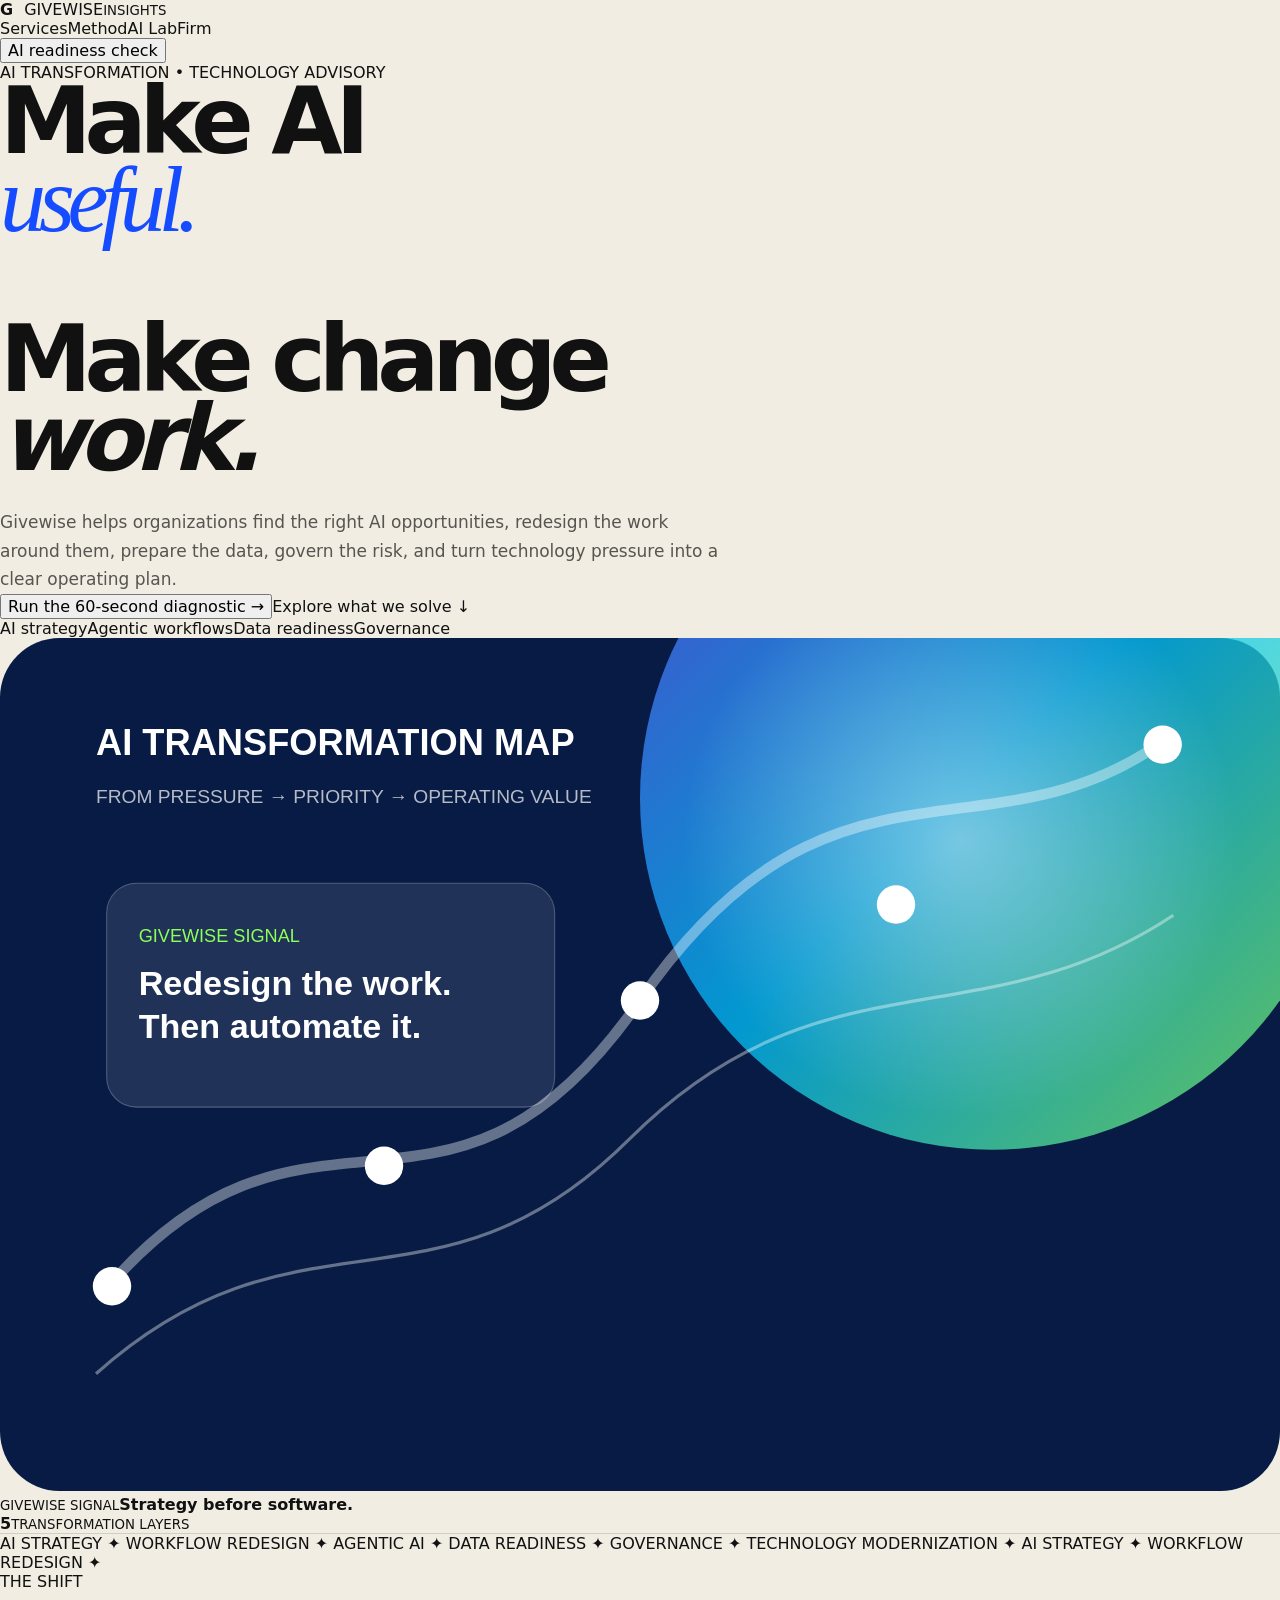
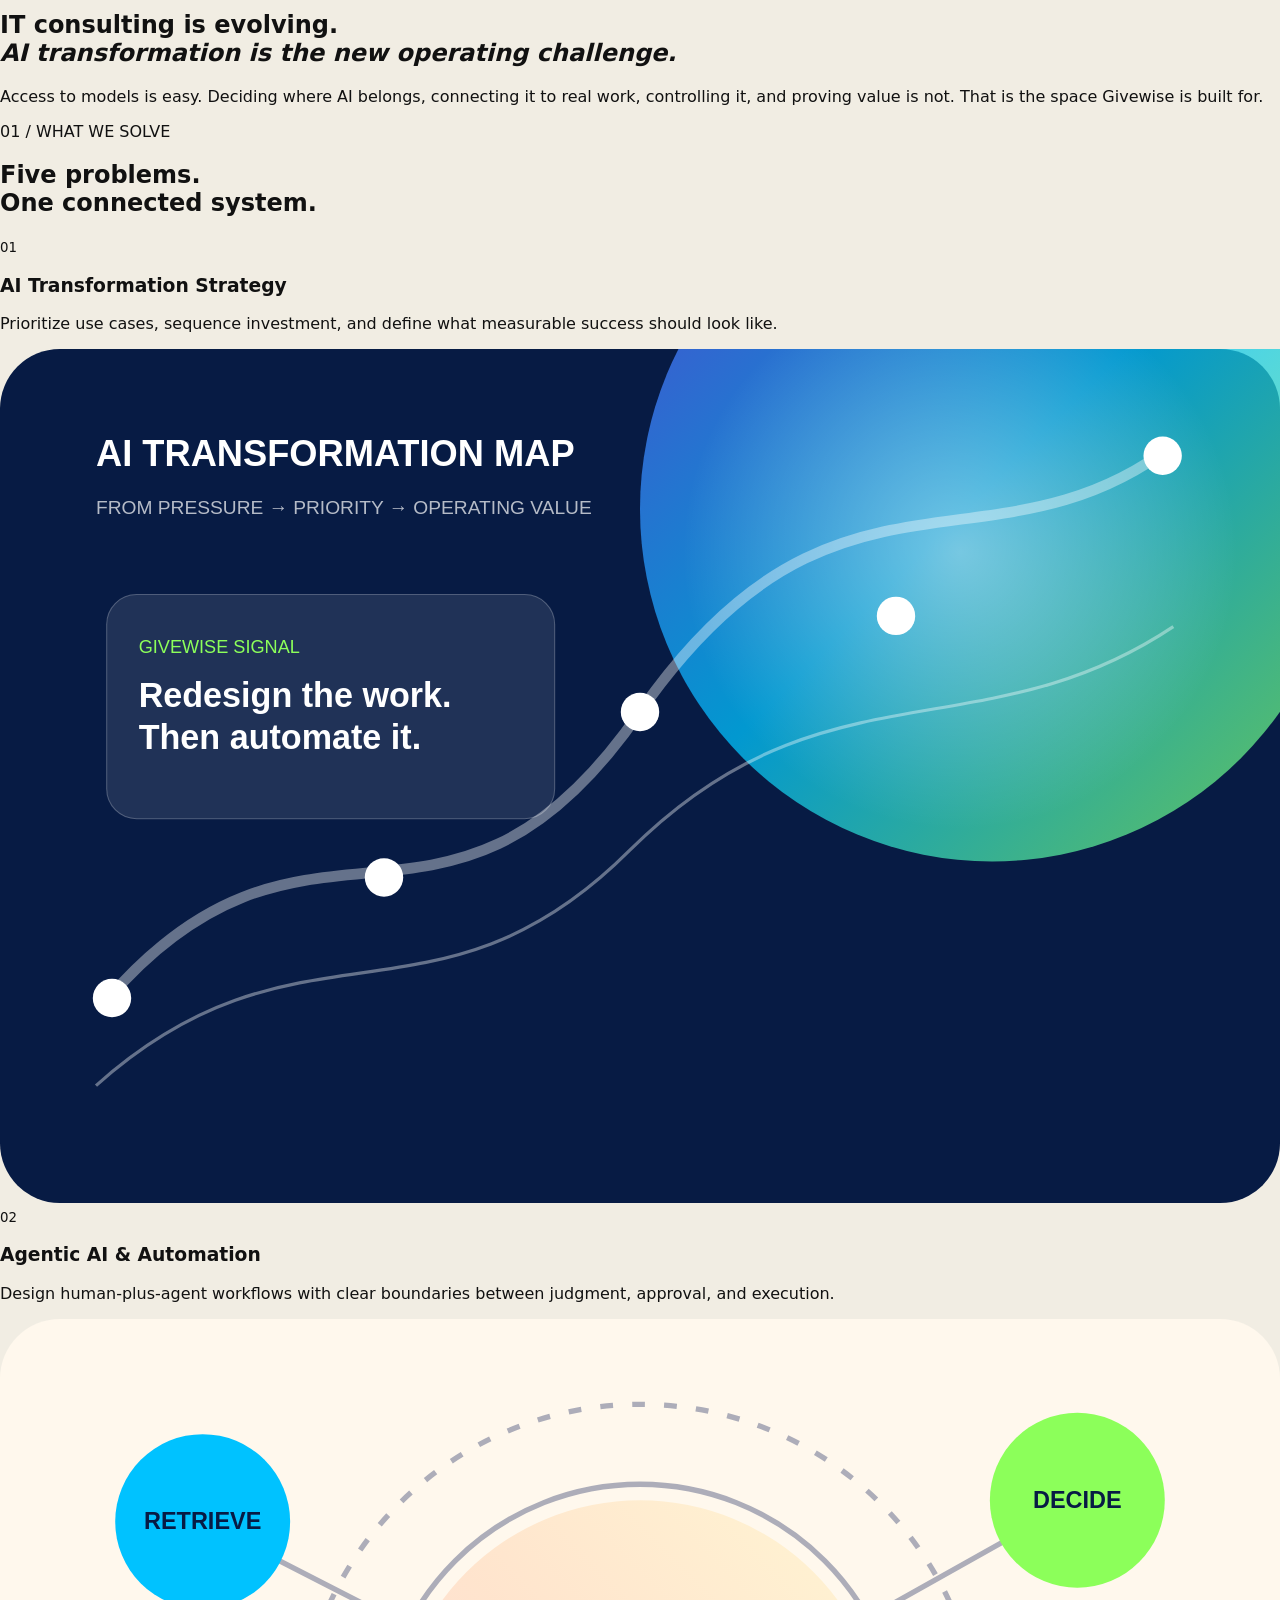
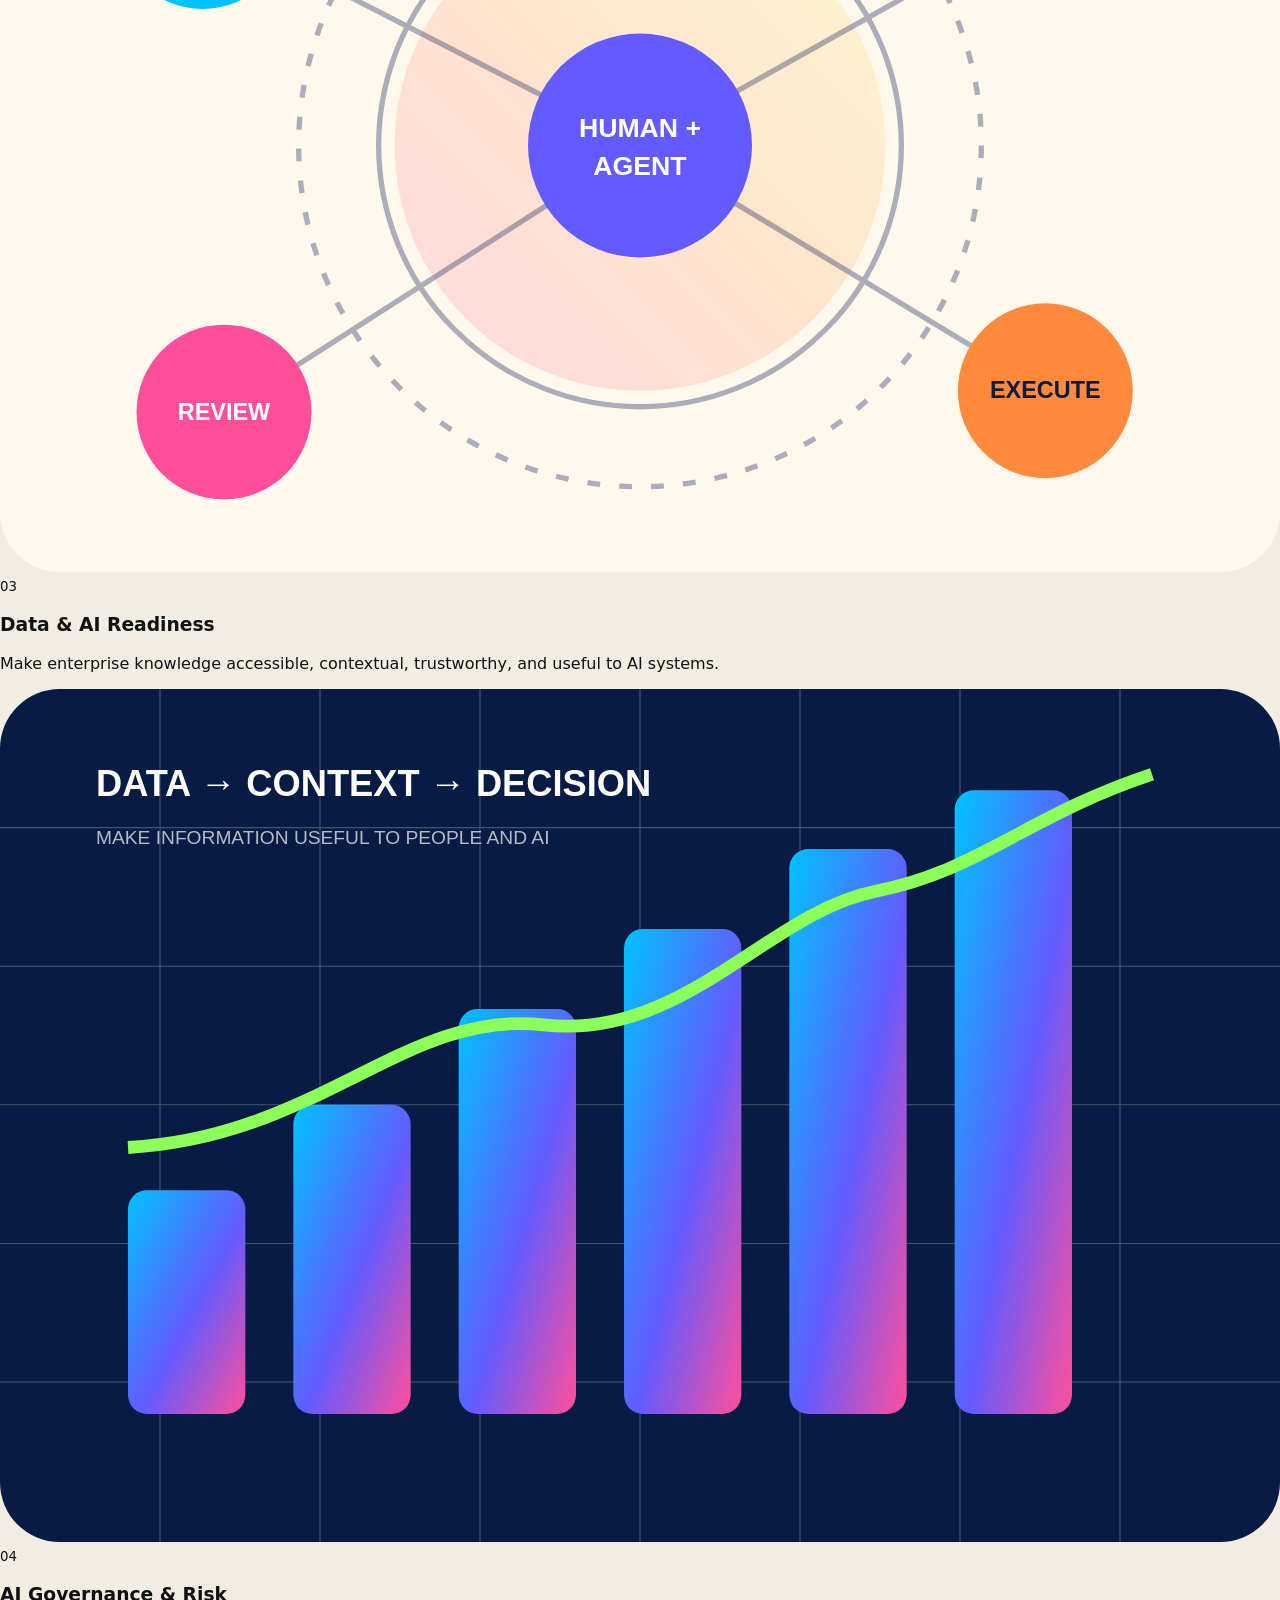
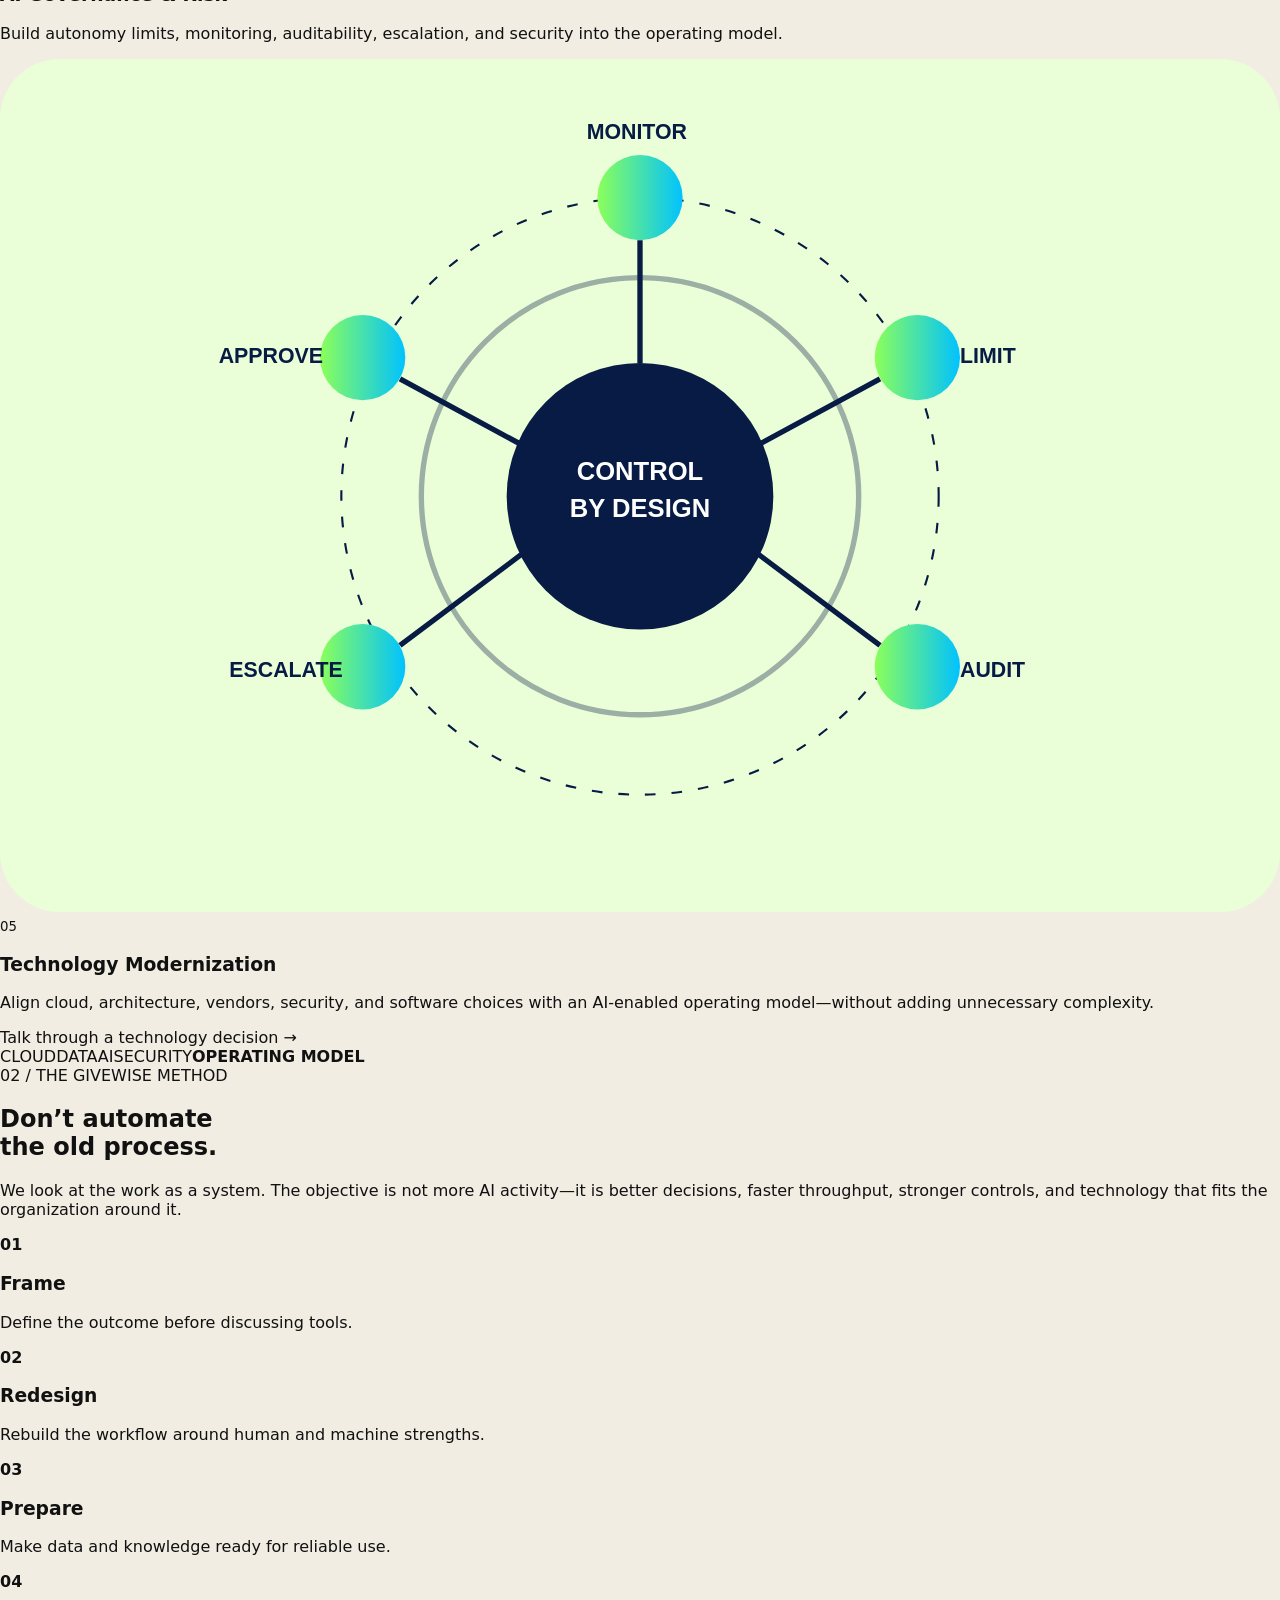
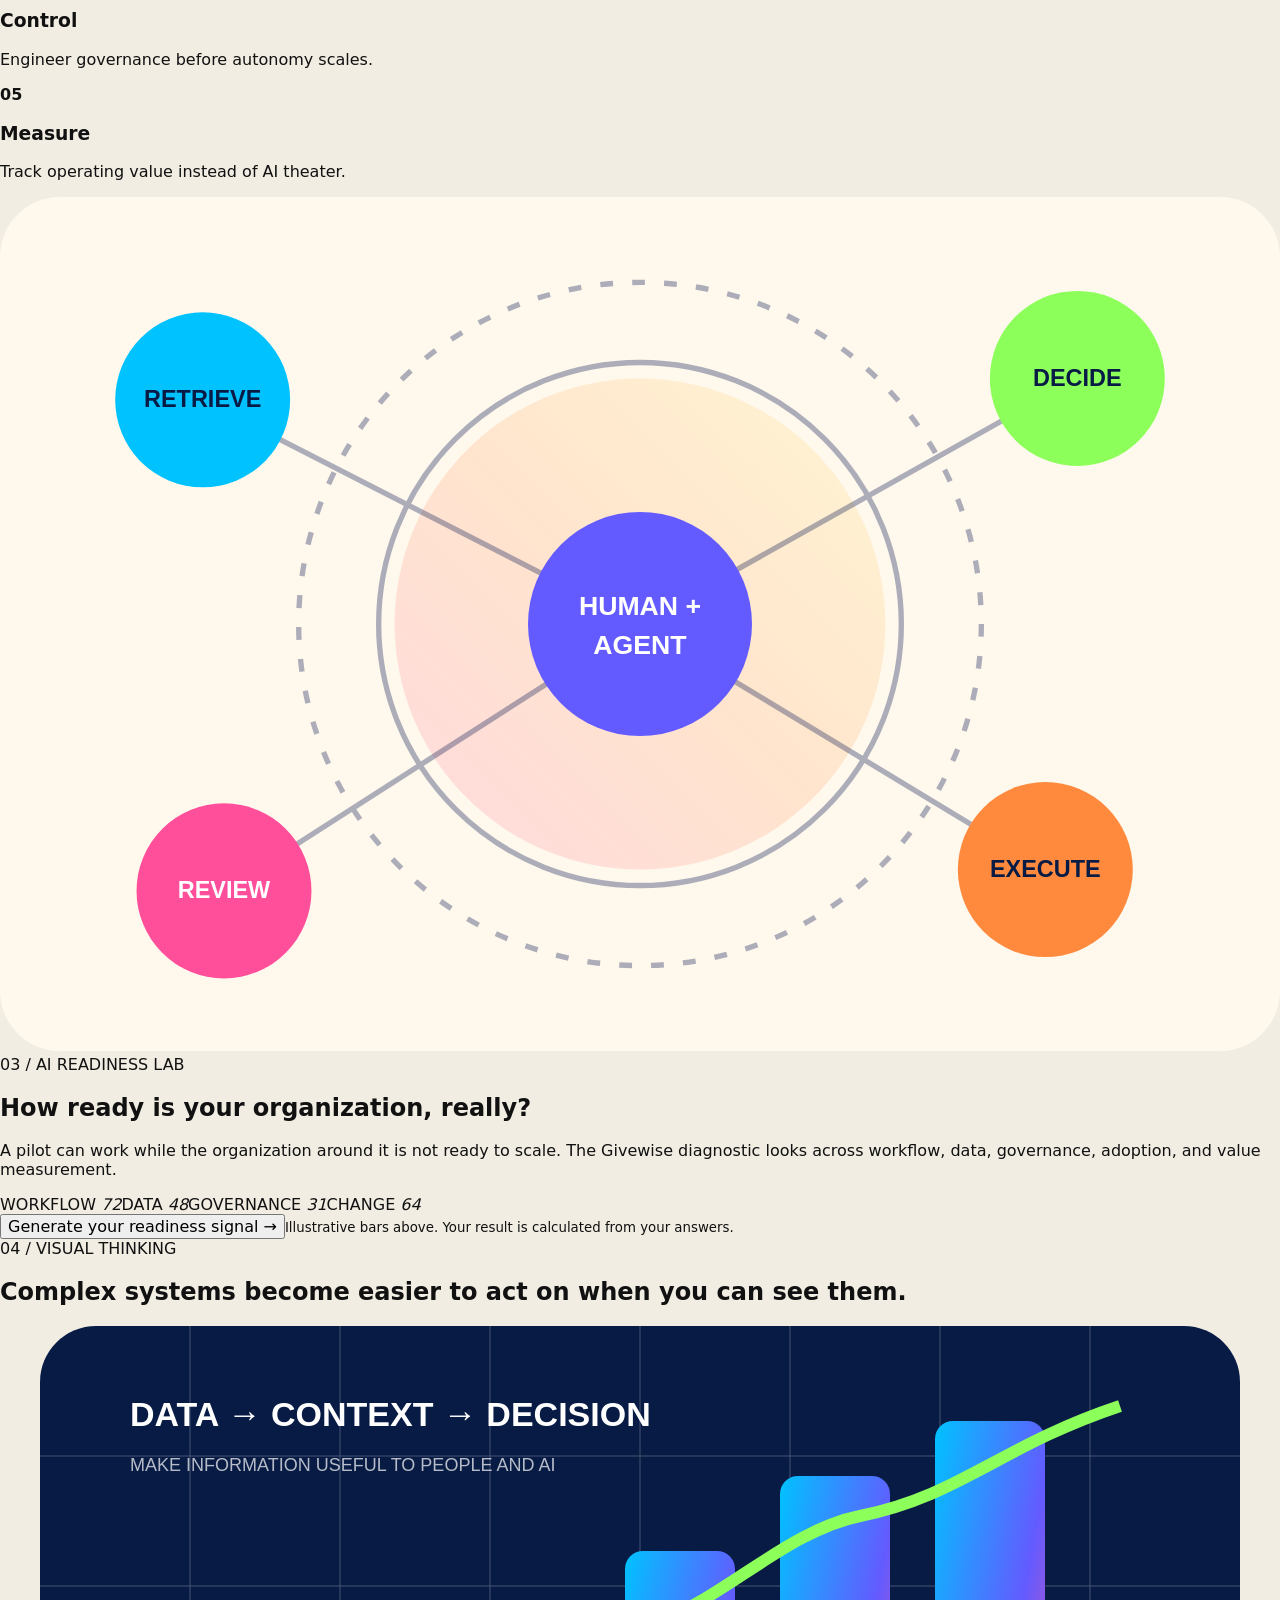
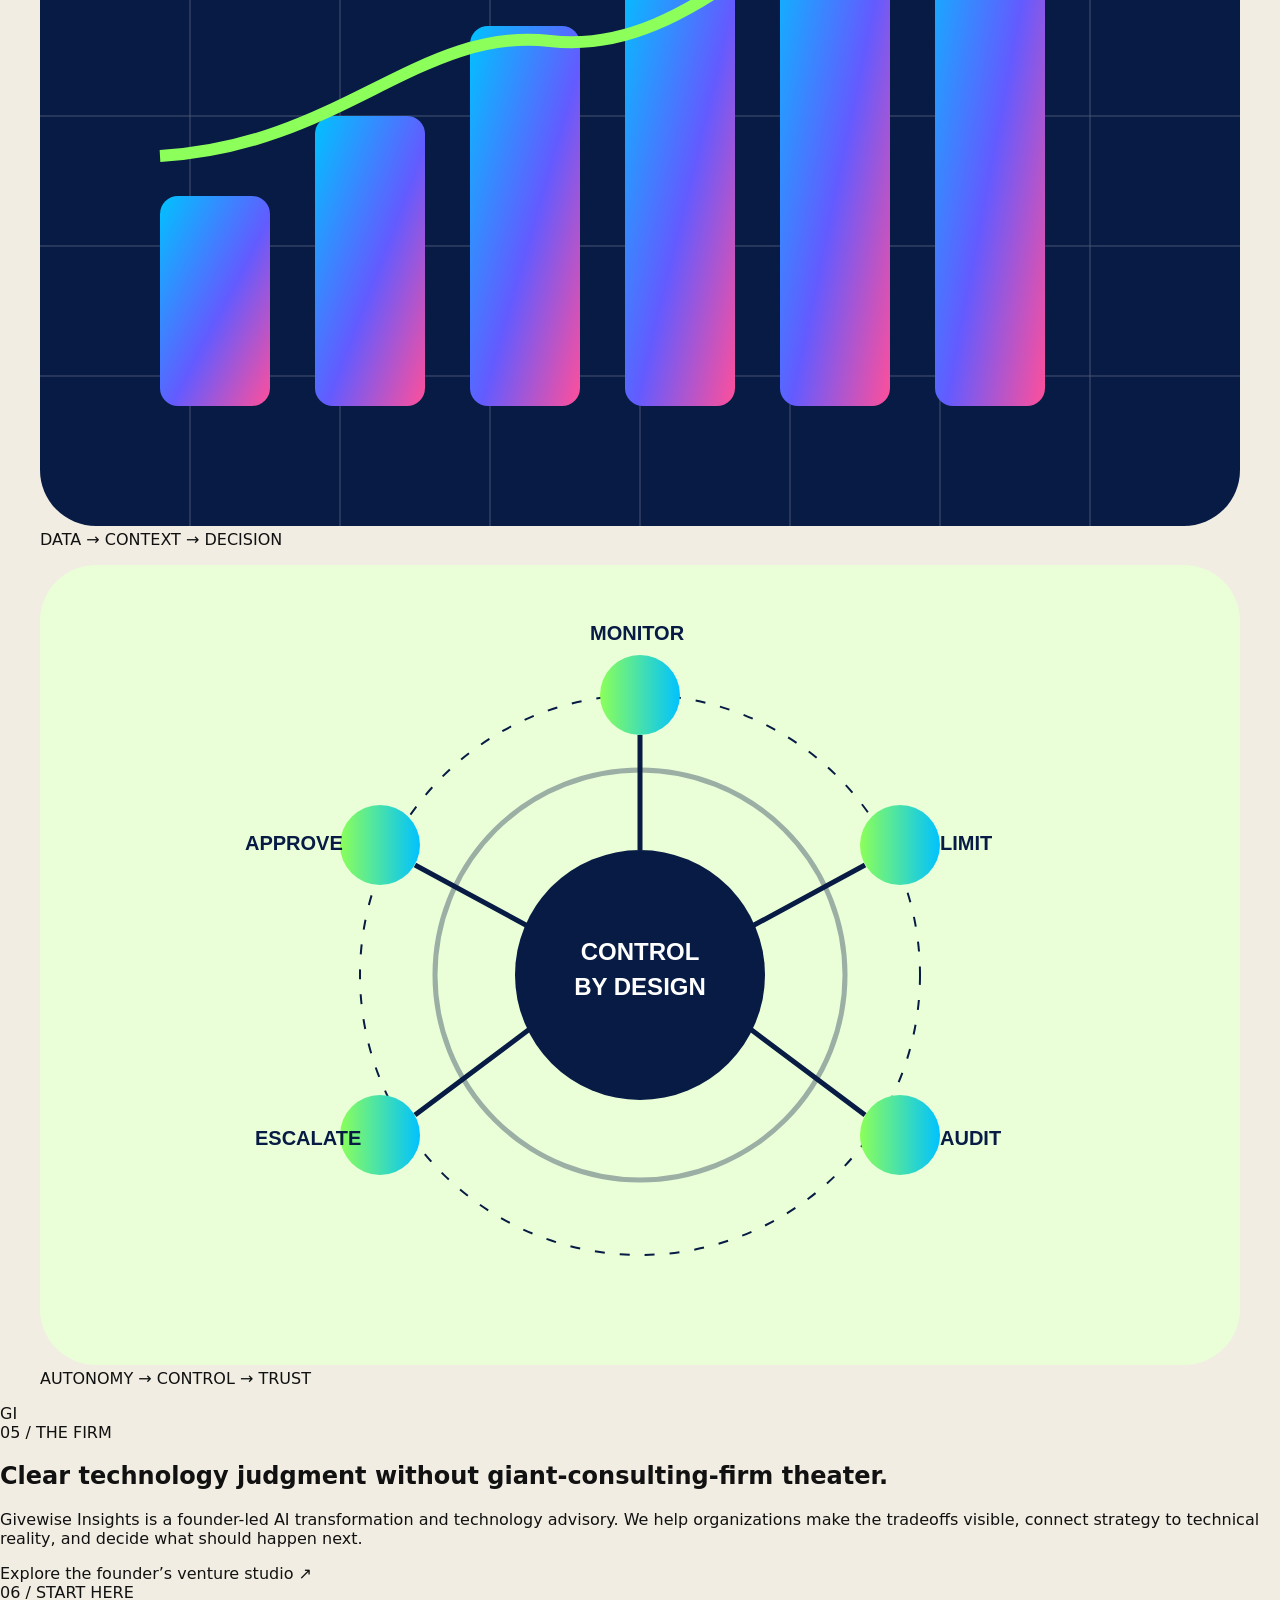
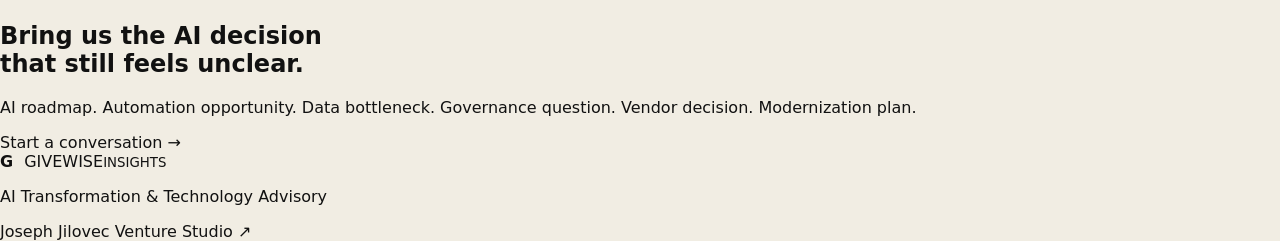
==== commit 18199056: "Rebuild Givewise into vibrant visual AI advisory experience" ====
--- a/index.html
+++ b/index.html
@@ -1,180 +1 @@
-<!doctype html>
-<html lang="en">
-<head>
-  <meta charset="utf-8">
-  <meta name="viewport" content="width=device-width, initial-scale=1">
-  <meta name="description" content="Givewise Insights is an AI transformation and technology advisory firm helping organizations redesign workflows, modernize data, govern AI, and move from pilots to measurable business outcomes.">
-  <meta name="author" content="Joseph Jilovec">
-  <meta name="theme-color" content="#f3efe5">
-  <link rel="canonical" href="https://givewiseinsights.vercel.app/">
-  <meta property="og:title" content="Givewise Insights — AI Transformation & Technology Advisory">
-  <meta property="og:description" content="From AI curiosity to governed, useful systems. Strategy, workflow redesign, data readiness, agentic AI, and implementation planning.">
-  <meta property="og:type" content="website">
-  <meta property="og:url" content="https://givewiseinsights.vercel.app/">
-  <meta name="twitter:card" content="summary_large_image">
-  <title>Givewise Insights — AI Transformation & Technology Advisory</title>
-  <link rel="stylesheet" href="styles.css">
-  <script type="application/ld+json">{"@context":"https://schema.org","@type":"ProfessionalService","name":"Givewise Insights","url":"https://givewiseinsights.vercel.app/","description":"AI transformation and technology advisory for organizations modernizing workflows, data, automation, and governance.","founder":{"@type":"Person","name":"Joseph Jilovec"},"areaServed":"United States","serviceType":["AI Transformation Strategy","Agentic AI Advisory","AI Governance","Workflow Redesign","Data Readiness","Technology Modernization"]}</script>
-</head>
-<body>
-  <a class="skip-link" href="#main">Skip to content</a>
-  <div class="scroll-progress" id="scroll-progress" aria-hidden="true"></div>
-
-  <header class="site-header" id="top">
-    <div class="shell nav-shell">
-      <a class="brand" href="#top" aria-label="Givewise Insights home">
-        <span class="brand-glyph">G<span>+</span></span>
-        <span class="brand-copy"><strong>Givewise</strong><small>Insights</small></span>
-      </a>
-      <nav class="desktop-nav" aria-label="Primary navigation">
-        <a href="#services">Capabilities</a><a href="#lab">AI Readiness Lab</a><a href="#approach">Method</a><a href="#signals">Signals</a><a href="#about">Firm</a>
-      </nav>
-      <div class="nav-actions">
-        <button class="nav-utility" id="open-diagnostic" type="button">Run AI diagnostic</button>
-        <a class="button button-small" href="#contact">Start a conversation</a>
-        <button class="menu-button" id="menu-button" aria-label="Open menu" aria-expanded="false"><span></span><span></span></button>
-      </div>
-    </div>
-    <div class="mobile-menu" id="mobile-menu"><a href="#services">Capabilities</a><a href="#lab">AI Readiness Lab</a><a href="#approach">Method</a><a href="#signals">Signals</a><a href="#about">Firm</a><a href="#contact">Contact</a></div>
-  </header>
-
-  <main id="main">
-    <section class="hero">
-      <div class="shell hero-shell">
-        <div class="hero-copy reveal">
-          <div class="hero-label"><span class="live-dot"></span> AI transformation & technology advisory</div>
-          <h1>Turn AI pressure into <em>operating advantage.</em></h1>
-          <p>Givewise Insights helps organizations decide where AI belongs, redesign the workflow around it, prepare the data, govern the risk, and move from scattered pilots to systems that actually improve how work gets done.</p>
-          <div class="hero-actions"><button class="button" id="hero-diagnostic" type="button">Run the 60-second AI diagnostic</button><a class="text-link" href="#services">Explore capabilities ↘</a></div>
-          <div class="hero-metrics"><div><strong>AI → OPS</strong><span>strategy through implementation</span></div><div><strong>HUMAN + AGENT</strong><span>workflow redesign</span></div><div><strong>CONTROL BY DESIGN</strong><span>governance before scale</span></div></div>
-        </div>
-
-        <div class="hero-console reveal" aria-label="Interactive AI transformation console">
-          <div class="console-top"><span>GIVEWISE / TRANSFORMATION CONSOLE</span><span class="console-status">LIVE MODEL</span></div>
-          <div class="console-body">
-            <div class="console-rail" role="tablist" aria-label="Transformation views">
-              <button class="console-tab is-active" data-console="workflow" type="button">01 Workflow</button>
-              <button class="console-tab" data-console="data" type="button">02 Data</button>
-              <button class="console-tab" data-console="agents" type="button">03 Agents</button>
-              <button class="console-tab" data-console="governance" type="button">04 Governance</button>
-            </div>
-            <div class="console-view" id="console-view">
-              <div class="console-orbit" aria-hidden="true"><i></i><i></i><i></i><i></i></div>
-              <p class="console-kicker">ACTIVE TRANSFORMATION LENS</p>
-              <h2 id="console-title">Workflow redesign</h2>
-              <p id="console-copy">Find the high-friction decisions, handoffs, and repetitive work before choosing an AI tool.</p>
-              <div class="console-bars" id="console-bars"><span style="--w:88%"></span><span style="--w:63%"></span><span style="--w:74%"></span></div>
-              <div class="console-output"><span>Givewise signal</span><strong id="console-signal">Redesign first. Automate second.</strong></div>
-            </div>
-          </div>
-        </div>
-      </div>
-      <div class="hero-marquee" aria-hidden="true"><div>AI STRATEGY • AGENTIC WORKFLOWS • DATA READINESS • GOVERNANCE • CLOUD & COST • AUTOMATION • CHANGE DESIGN • AI STRATEGY • AGENTIC WORKFLOWS • DATA READINESS • GOVERNANCE •</div></div>
-    </section>
-
-    <section class="market-strip">
-      <div class="shell market-grid">
-        <div><span>THE MARKET SHIFT</span><strong>IT consulting is becoming AI transformation consulting.</strong></div>
-        <p>The hard part is no longer getting access to models. It is connecting AI to real processes, trustworthy data, controls, people, and measurable business value.</p>
-      </div>
-    </section>
-
-    <section class="section shell" id="services">
-      <div class="section-heading reveal"><div><p class="section-index">01 / Capabilities</p><h2>Built around the problems companies are actually facing now.</h2></div><p>Givewise sits between executive intent and technical execution—helping teams decide what to change, where AI adds leverage, and what infrastructure or governance has to exist before scale.</p></div>
-
-      <div class="capability-layout">
-        <div class="capability-index reveal" role="tablist" aria-label="Consulting capabilities">
-          <button class="capability-tab is-active" data-capability="strategy" type="button"><span>01</span><strong>AI Transformation Strategy</strong><small>Where AI belongs and why</small></button>
-          <button class="capability-tab" data-capability="agents" type="button"><span>02</span><strong>Agentic AI & Automation</strong><small>Human + digital workflows</small></button>
-          <button class="capability-tab" data-capability="data" type="button"><span>03</span><strong>Data & AI Readiness</strong><small>Context, access, quality</small></button>
-          <button class="capability-tab" data-capability="governance" type="button"><span>04</span><strong>AI Governance & Risk</strong><small>Controls before autonomy</small></button>
-          <button class="capability-tab" data-capability="modernization" type="button"><span>05</span><strong>Technology Modernization</strong><small>Cloud, tools, architecture</small></button>
-        </div>
-
-        <div class="capability-preview reveal" id="capability-preview">
-          <div class="capability-preview-head"><span id="capability-code">CAPABILITY / 01</span><i></i></div>
-          <h3 id="capability-title">AI Transformation Strategy</h3>
-          <p id="capability-copy">Translate business priorities into a practical AI roadmap: use cases, sequencing, operating model, costs, risks, and success metrics.</p>
-          <div class="capability-columns">
-            <div><span>Typical questions</span><ul id="capability-questions"><li>Where should AI enter first?</li><li>Which pilots deserve investment?</li><li>What should remain human-led?</li></ul></div>
-            <div><span>Deliverables</span><ul id="capability-deliverables"><li>AI opportunity map</li><li>90-day transformation roadmap</li><li>Use-case scoring model</li></ul></div>
-          </div>
-          <div class="capability-visual"><div class="matrix"><i></i><i></i><i></i><i></i><i></i><i></i><i></i><i></i><i></i></div><span>VALUE × FEASIBILITY × CONTROL</span></div>
-        </div>
-      </div>
-    </section>
-
-    <section class="section lab-section" id="lab">
-      <div class="shell">
-        <div class="lab-header reveal"><div><p class="section-index">02 / AI Readiness Lab</p><h2>Where is your organization actually ready?</h2></div><button class="button button-inverse" id="lab-diagnostic" type="button">Launch diagnostic</button></div>
-        <div class="readiness-grid">
-          <article class="readiness-card reveal" data-score="72"><span>Workflow readiness</span><div class="readiness-ring"><strong>72</strong><small>/100</small></div><p>Processes are mapped well enough to identify automation opportunities.</p></article>
-          <article class="readiness-card reveal" data-score="48"><span>Data readiness</span><div class="readiness-ring"><strong>48</strong><small>/100</small></div><p>Information exists, but access, structure, and context may block reliable AI use.</p></article>
-          <article class="readiness-card reveal" data-score="31"><span>Governance readiness</span><div class="readiness-ring"><strong>31</strong><small>/100</small></div><p>Policies alone are not enough; controls, monitoring, and escalation paths are needed.</p></article>
-          <article class="readiness-card reveal" data-score="64"><span>Change readiness</span><div class="readiness-ring"><strong>64</strong><small>/100</small></div><p>Adoption depends on ownership, training, redesigned roles, and visible value.</p></article>
-        </div>
-        <p class="lab-note reveal">Illustrative model. Your actual diagnostic is generated from your answers, not from these example scores.</p>
-      </div>
-    </section>
-
-    <section class="section method-section" id="approach">
-      <div class="shell method-grid">
-        <div class="method-sticky reveal"><p class="section-index">03 / Givewise method</p><h2>Don’t automate the old process. Redesign the work.</h2><p>AI transformation succeeds when strategy, workflow, data, controls, and adoption move together. Givewise uses a five-layer model so technology does not outrun the organization around it.</p></div>
-        <div class="method-stack">
-          <article class="method-card reveal"><span>01</span><div><h3>Frame the outcome</h3><p>Define the business result, decision, or operating constraint before discussing models or vendors.</p></div><small>OUTCOME</small></article>
-          <article class="method-card reveal"><span>02</span><div><h3>Redesign the workflow</h3><p>Separate judgment, coordination, retrieval, generation, and repetitive execution into the right human/AI roles.</p></div><small>WORK</small></article>
-          <article class="method-card reveal"><span>03</span><div><h3>Prepare the information layer</h3><p>Make the data and enterprise knowledge discoverable, contextual, permissioned, and reusable.</p></div><small>DATA</small></article>
-          <article class="method-card reveal"><span>04</span><div><h3>Engineer control</h3><p>Define autonomy limits, approvals, observability, audit trails, security boundaries, and failure handling.</p></div><small>CONTROL</small></article>
-          <article class="method-card reveal"><span>05</span><div><h3>Measure operating value</h3><p>Track time, quality, cost, throughput, adoption, error rates, and business outcomes—not AI activity for its own sake.</p></div><small>VALUE</small></article>
-        </div>
-      </div>
-    </section>
-
-    <section class="section shell" id="signals">
-      <div class="section-heading reveal"><div><p class="section-index">04 / Market signals</p><h2>What enterprise leaders are trying to solve in 2026.</h2></div><p>The consulting opportunity is shifting from “teach us what AI is” toward “help us redesign, govern, integrate, and scale it.”</p></div>
-      <div class="signals-dashboard reveal">
-        <div class="signal-feature"><span>01 / Scale</span><h3>From pilots to operating systems</h3><p>Organizations increasingly have experiments. They need a portfolio model for deciding which use cases scale, which stop, and which require process redesign.</p><strong>MOVE → portfolio governance</strong></div>
-        <div class="signal-list">
-          <button class="signal-row is-active" type="button" data-signal="governance"><span>02</span><strong>Agent governance</strong><small>Autonomy needs controls</small><i>↗</i></button>
-          <button class="signal-row" type="button" data-signal="data"><span>03</span><strong>AI-ready data</strong><small>Context before intelligence</small><i>↗</i></button>
-          <button class="signal-row" type="button" data-signal="cost"><span>04</span><strong>Cloud & model economics</strong><small>Value before spend</small><i>↗</i></button>
-          <button class="signal-row" type="button" data-signal="security"><span>05</span><strong>AI security</strong><small>Defend new attack surfaces</small><i>↗</i></button>
-        </div>
-      </div>
-    </section>
-
-    <section class="section firm-section" id="about">
-      <div class="shell firm-grid">
-        <div class="firm-mark reveal"><div class="gi-monogram">GI</div><span>FOUNDER-LED / PHOENIX, AZ</span></div>
-        <div class="firm-copy reveal"><p class="section-index">05 / The firm</p><h2>Technology judgment without the giant-consulting-firm theater.</h2><p>Givewise Insights is a founder-led advisory built for organizations that want a rigorous second perspective on AI, automation, data, and technology modernization. The firm combines systems thinking, analytical reasoning, business context, and practical implementation planning.</p><p>The objective is not to sell a particular platform. It is to help clients understand the decision, make the tradeoffs visible, and build the next move intelligently.</p><div class="firm-links"><a href="https://www.josephjilovec.com/" target="_blank" rel="noreferrer">Founder portfolio ↗</a><a href="https://www.linkedin.com/in/jilovecjoseph/" target="_blank" rel="noreferrer">LinkedIn ↗</a></div></div>
-      </div>
-    </section>
-
-    <section class="section contact-section" id="contact">
-      <div class="shell contact-grid">
-        <div class="contact-copy reveal"><p class="section-index">06 / Start here</p><h2>Bring us the AI decision that still feels unclear.</h2><p>It can start with a pilot that is not scaling, a workflow you want to automate, a governance problem, a data bottleneck, a vendor decision, or simply “we know AI matters, but we do not know where to begin.”</p><div class="contact-quick"><button id="contact-diagnostic" type="button">Run diagnostic first</button><span>or</span><a href="mailto:realjjemail@gmail.com">Email directly ↗</a></div></div>
-        <form class="contact-form reveal" id="contact-form" action="https://formsubmit.co/ajax/realjjemail@gmail.com" method="POST">
-          <input type="hidden" name="_subject" value="New Givewise Insights AI consulting inquiry"><input type="hidden" name="_captcha" value="false">
-          <div class="field-row"><label>Name<input required name="name" autocomplete="name"></label><label>Email<input required type="email" name="email" autocomplete="email"></label></div>
-          <label>Organization<input name="organization" autocomplete="organization"></label>
-          <label>What are you trying to change?<select name="focus"><option>AI strategy / roadmap</option><option>Agentic AI / automation</option><option>Data readiness</option><option>AI governance / risk</option><option>Technology modernization</option><option>Not sure yet</option></select></label>
-          <label>Context<textarea required name="message" rows="6" placeholder="What is happening now, what outcome do you want, and what is making the decision difficult?"></textarea></label>
-          <button class="button" id="submit-button" type="submit">Send consulting inquiry</button><p class="form-status" id="form-status" aria-live="polite"></p>
-        </form>
-      </div>
-    </section>
-  </main>
-
-  <footer class="site-footer"><div class="shell footer-grid"><div><a class="brand footer-brand" href="#top"><span class="brand-glyph">G<span>+</span></span><span class="brand-copy"><strong>Givewise</strong><small>Insights</small></span></a><p>AI transformation and technology advisory for organizations moving from experimentation to operating value.</p></div><div><span class="footer-label">Capabilities</span><a href="#services">AI strategy</a><a href="#services">Agentic AI</a><a href="#services">Data readiness</a><a href="#services">Governance</a></div><div><span class="footer-label">Explore</span><a href="#lab">AI Readiness Lab</a><a href="#approach">Method</a><a href="#signals">Market signals</a><a href="#about">Firm</a></div><div><span class="footer-label">Connect</span><a href="#contact">Contact</a><a href="https://www.josephjilovec.com/" target="_blank" rel="noreferrer">Joseph Jilovec ↗</a><a href="https://www.linkedin.com/in/jilovecjoseph/" target="_blank" rel="noreferrer">LinkedIn ↗</a><span>Phoenix, Arizona</span></div></div><div class="shell footer-bottom"><span>© 2026 Givewise Insights</span><span>AI Transformation & Technology Advisory</span></div></footer>
-
-  <div class="diagnostic-backdrop" id="diagnostic-backdrop" hidden>
-    <section class="diagnostic-modal" role="dialog" aria-modal="true" aria-labelledby="diagnostic-title">
-      <div class="diagnostic-head"><div><span>GIVEWISE / AI READINESS DIAGNOSTIC</span><h2 id="diagnostic-title">Where should your AI work start?</h2></div><button id="close-diagnostic" type="button" aria-label="Close diagnostic">×</button></div>
-      <div class="diagnostic-progress"><i id="diagnostic-progress-bar"></i></div>
-      <div class="diagnostic-stage" id="diagnostic-stage"></div>
-    </section>
-  </div>
-
-  <script src="script.js" defer></script>
-</body>
-</html>+<!doctype html><html lang="en"><head><meta charset="utf-8"><meta name="viewport" content="width=device-width,initial-scale=1"><meta name="description" content="Givewise Insights helps organizations turn AI pressure into practical operating advantage through strategy, workflow redesign, data readiness, governance, and technology modernization."><meta name="theme-color" content="#ffffff"><title>Givewise Insights — AI Transformation & Technology Advisory</title><link rel="stylesheet" href="styles.css"></head><body><div class="progress" id="scroll-progress"></div><header><a class="brand" href="#top"><b>G</b><span>GIVEWISE<small>INSIGHTS</small></span></a><nav><a href="#services">Services</a><a href="#method">Method</a><a href="#lab">AI Lab</a><a href="#firm">Firm</a></nav><button class="pill" id="open-diagnostic">AI readiness check</button></header><main id="top"><section class="hero"><div class="hero-copy"><div class="eyebrow">AI TRANSFORMATION • TECHNOLOGY ADVISORY</div><h1>Make AI <em>useful.</em><br>Make change <i>work.</i></h1><p>Givewise helps organizations find the right AI opportunities, redesign the work around them, prepare the data, govern the risk, and turn technology pressure into a clear operating plan.</p><div class="actions"><button class="cta" id="hero-diagnostic">Run the 60-second diagnostic →</button><a href="#services">Explore what we solve ↓</a></div><div class="chips"><span>AI strategy</span><span>Agentic workflows</span><span>Data readiness</span><span>Governance</span></div></div><div class="hero-art"><img src="assets/visual-strategy.svg" alt="Colorful AI transformation strategy map"><div class="float-card one"><small>GIVEWISE SIGNAL</small><b>Strategy before software.</b></div><div class="float-card two"><b>5</b><small>TRANSFORMATION LAYERS</small></div></div></section><div class="ticker"><div>AI STRATEGY ✦ WORKFLOW REDESIGN ✦ AGENTIC AI ✦ DATA READINESS ✦ GOVERNANCE ✦ TECHNOLOGY MODERNIZATION ✦ AI STRATEGY ✦ WORKFLOW REDESIGN ✦</div></div><section class="intro"><span>THE SHIFT</span><h2>IT consulting is evolving.<br><em>AI transformation is the new operating challenge.</em></h2><p>Access to models is easy. Deciding where AI belongs, connecting it to real work, controlling it, and proving value is not. That is the space Givewise is built for.</p></section><section class="services" id="services"><div class="section-head"><span>01 / WHAT WE SOLVE</span><h2>Five problems.<br>One connected system.</h2></div><div class="service-grid"><article class="service-card purple"><div><small>01</small><h3>AI Transformation Strategy</h3><p>Prioritize use cases, sequence investment, and define what measurable success should look like.</p></div><img src="assets/visual-strategy.svg" alt="AI transformation roadmap"></article><article class="service-card orange"><div><small>02</small><h3>Agentic AI & Automation</h3><p>Design human-plus-agent workflows with clear boundaries between judgment, approval, and execution.</p></div><img src="assets/visual-agents.svg" alt="Human and AI agent workflow"></article><article class="service-card blue"><div><small>03</small><h3>Data & AI Readiness</h3><p>Make enterprise knowledge accessible, contextual, trustworthy, and useful to AI systems.</p></div><img src="assets/visual-data.svg" alt="Data readiness visualization"></article><article class="service-card green"><div><small>04</small><h3>AI Governance & Risk</h3><p>Build autonomy limits, monitoring, auditability, escalation, and security into the operating model.</p></div><img src="assets/visual-governance.svg" alt="AI governance control model"></article><article class="service-card pink wide"><div><small>05</small><h3>Technology Modernization</h3><p>Align cloud, architecture, vendors, security, and software choices with an AI-enabled operating model—without adding unnecessary complexity.</p><a href="#contact">Talk through a technology decision →</a></div><div class="modern-viz"><span>CLOUD</span><span>DATA</span><span>AI</span><span>SECURITY</span><b>OPERATING MODEL</b></div></article></div></section><section class="method" id="method"><div class="method-copy"><span>02 / THE GIVEWISE METHOD</span><h2>Don’t automate<br>the old process.</h2><p>We look at the work as a system. The objective is not more AI activity—it is better decisions, faster throughput, stronger controls, and technology that fits the organization around it.</p></div><div class="steps"><article><b>01</b><h3>Frame</h3><p>Define the outcome before discussing tools.</p></article><article><b>02</b><h3>Redesign</h3><p>Rebuild the workflow around human and machine strengths.</p></article><article><b>03</b><h3>Prepare</h3><p>Make data and knowledge ready for reliable use.</p></article><article><b>04</b><h3>Control</h3><p>Engineer governance before autonomy scales.</p></article><article><b>05</b><h3>Measure</h3><p>Track operating value instead of AI theater.</p></article></div></section><section class="lab" id="lab"><div class="lab-art"><img src="assets/visual-agents.svg" alt="Agentic AI operating model"><div class="pulse"></div></div><div class="lab-copy"><span>03 / AI READINESS LAB</span><h2>How ready is your organization, really?</h2><p>A pilot can work while the organization around it is not ready to scale. The Givewise diagnostic looks across workflow, data, governance, adoption, and value measurement.</p><div class="meter"><label>WORKFLOW <i>72</i></label><b><span style="width:72%"></span></b><label>DATA <i>48</i></label><b><span style="width:48%"></span></b><label>GOVERNANCE <i>31</i></label><b><span style="width:31%"></span></b><label>CHANGE <i>64</i></label><b><span style="width:64%"></span></b></div><button class="cta dark" id="lab-diagnostic">Generate your readiness signal →</button><small class="note">Illustrative bars above. Your result is calculated from your answers.</small></div></section><section class="gallery"><div><span>04 / VISUAL THINKING</span><h2>Complex systems become easier to act on when you can see them.</h2></div><figure><img src="assets/visual-data.svg" alt="Data decision system"><figcaption>DATA → CONTEXT → DECISION</figcaption></figure><figure><img src="assets/visual-governance.svg" alt="AI control architecture"><figcaption>AUTONOMY → CONTROL → TRUST</figcaption></figure></section><section class="firm" id="firm"><div class="gi">GI</div><div><span>05 / THE FIRM</span><h2>Clear technology judgment without giant-consulting-firm theater.</h2><p>Givewise Insights is a founder-led AI transformation and technology advisory. We help organizations make the tradeoffs visible, connect strategy to technical reality, and decide what should happen next.</p><a href="https://www.josephjilovec.com/" target="_blank" rel="noreferrer">Explore the founder’s venture studio ↗</a></div></section><section class="contact" id="contact"><span>06 / START HERE</span><h2>Bring us the AI decision<br>that still feels unclear.</h2><p>AI roadmap. Automation opportunity. Data bottleneck. Governance question. Vendor decision. Modernization plan.</p><a class="cta" href="mailto:realjjemail@gmail.com">Start a conversation →</a></section></main><footer><a class="brand" href="#top"><b>G</b><span>GIVEWISE<small>INSIGHTS</small></span></a><p>AI Transformation & Technology Advisory</p><a href="https://www.josephjilovec.com/" target="_blank" rel="noreferrer">Joseph Jilovec Venture Studio ↗</a></footer><div class="modal" id="diagnostic-backdrop" hidden><div class="modal-card"><button id="close-diagnostic" class="close">×</button><div class="modal-progress"><span id="diagnostic-progress-bar"></span></div><div id="diagnostic-stage"></div></div></div><script src="script.js"></script></body></html>
--- a/styles.css
+++ b/styles.css
@@ -1 +1 @@
-:root{--bg:#081016;--panel:#0d171f;--panel-2:#101d27;--line:rgba(255,255,255,.10);--text:#eef4f7;--muted:#8fa0aa;--accent:#8bd6c7;--accent2:#b6f0e4;--warm:#d7b980;--max:1220px;--radius:24px}*{box-sizing:border-box}html{scroll-behavior:smooth}body{margin:0;background:linear-gradient(180deg,#081016 0%,#0a1218 42%,#091117 100%);color:var(--text);font-family:Inter,ui-sans-serif,system-ui,-apple-system,BlinkMacSystemFont,"Segoe UI",sans-serif;-webkit-font-smoothing:antialiased}a{color:inherit;text-decoration:none}button,input,textarea{font:inherit}.shell{width:min(calc(100% - 40px),var(--max));margin:auto}.skip-link{position:fixed;left:14px;top:-80px;background:#fff;color:#000;padding:10px 14px;z-index:9999}.skip-link:focus{top:14px}.site-header{position:sticky;top:0;z-index:50;background:rgba(8,16,22,.78);backdrop-filter:blur(18px);border-bottom:1px solid rgba(255,255,255,.07)}.nav-shell{min-height:82px;display:flex;align-items:center;justify-content:space-between;gap:28px}.brand{display:inline-flex;align-items:center;gap:11px}.brand-mark{width:38px;height:38px;border:1px solid rgba(139,214,199,.28);border-radius:12px;display:grid;place-items:center;background:linear-gradient(145deg,rgba(139,214,199,.12),rgba(255,255,255,.025));box-shadow:0 0 30px rgba(139,214,199,.07)}.brand-mark svg{width:25px;height:25px;fill:none;stroke:var(--accent);stroke-width:2.2;stroke-linecap:round}.brand-copy{display:grid;line-height:.95}.brand-copy strong{font-size:17px;letter-spacing:-.035em}.brand-copy small{margin-top:5px;color:#71828c;font-size:9px;letter-spacing:.18em;text-transform:uppercase}.desktop-nav{display:flex;gap:26px;align-items:center}.desktop-nav a{font-size:12px;color:#9aabb4;transition:.2s}.desktop-nav a:hover{color:#fff}.nav-actions{display:flex;align-items:center;gap:12px}.button{display:inline-flex;align-items:center;justify-content:center;border:1px solid rgba(139,214,199,.52);border-radius:12px;padding:14px 18px;background:linear-gradient(180deg,#a3eadc,#79caba);color:#081016;font-size:12px;font-weight:760;letter-spacing:.015em;box-shadow:0 12px 34px rgba(92,190,172,.12);transition:transform .18s ease,box-shadow .18s ease}.button:hover{transform:translateY(-2px);box-shadow:0 18px 40px rgba(92,190,172,.19)}.button-small{padding:11px 14px}.menu-button{display:none;width:40px;height:40px;border:1px solid var(--line);border-radius:11px;background:#0b151c}.menu-button span{display:block;width:17px;height:1px;background:#c5d0d5;margin:5px auto}.mobile-menu{display:none}.hero{min-height:720px;padding:110px 0 85px;display:grid;grid-template-columns:minmax(0,1.02fr) minmax(420px,.98fr);gap:70px;align-items:center}.eyebrow,.section-index{margin:0 0 18px;color:var(--accent);font-size:10px;font-weight:760;letter-spacing:.18em;text-transform:uppercase}.hero h1{margin:0;max-width:760px;font-size:clamp(56px,6.3vw,94px);line-height:.92;letter-spacing:-.07em;font-weight:620}.hero h1 span{display:block;color:#8e9ba3}.hero-lede{max-width:690px;margin:30px 0 0;color:#9aabb4;font-size:17px;line-height:1.7}.hero-actions{display:flex;align-items:center;gap:25px;margin-top:34px}.text-link{font-size:12px;color:#c1ccd1}.text-link span{color:var(--accent);margin-left:5px}.hero-proof{display:grid;grid-template-columns:repeat(3,1fr);gap:1px;margin-top:48px;border:1px solid var(--line);border-radius:16px;overflow:hidden;background:var(--line)}.hero-proof div{padding:18px;background:#0b151b}.hero-proof strong{display:block;color:var(--accent);font-size:12px}.hero-proof span{display:block;margin-top:7px;color:#7f9099;font-size:10px}.hero-visual{position:relative;min-height:530px;isolation:isolate}.signal-grid{position:absolute;inset:0;border:1px solid rgba(255,255,255,.07);border-radius:28px;background-image:linear-gradient(rgba(255,255,255,.045) 1px,transparent 1px),linear-gradient(90deg,rgba(255,255,255,.045) 1px,transparent 1px);background-size:46px 46px;mask-image:linear-gradient(to bottom right,black,transparent 90%)}.decision-card{position:absolute;border:1px solid rgba(255,255,255,.11);background:rgba(11,21,28,.92);backdrop-filter:blur(12px);box-shadow:0 24px 60px rgba(0,0,0,.34)}.primary-card{z-index:3;left:11%;top:20%;width:72%;padding:30px;border-radius:25px}.primary-card>span{color:var(--accent);font-size:9px;letter-spacing:.16em;text-transform:uppercase}.primary-card h2{margin:18px 0 30px;font-size:clamp(30px,3vw,47px);line-height:1;letter-spacing:-.045em;font-weight:580}.decision-rows{display:grid}.decision-rows div{display:grid;grid-template-columns:8px 1fr auto;gap:10px;align-items:center;padding:14px 0;border-top:1px solid rgba(255,255,255,.07);font-size:10px;color:#8798a2}.decision-rows i{width:5px;height:5px;border-radius:50%;background:var(--accent);box-shadow:0 0 12px var(--accent)}.decision-rows strong{color:#dfe7ea;font-size:10px}.float-card{z-index:4;width:190px;padding:17px;border-radius:16px}.float-card small{display:block;color:#6f808a;font-size:8px;text-transform:uppercase;letter-spacing:.16em}.float-card strong{display:block;margin-top:8px;font-size:13px}.float-card span{display:block;margin-top:5px;color:#7f8f97;font-size:9px}.float-a{right:0;top:10%}.float-b{left:1%;bottom:7%}.hero-lines{position:absolute;inset:0;width:100%;height:100%;z-index:1;fill:none;stroke:rgba(139,214,199,.34);stroke-width:1;stroke-dasharray:4 6}.hero-lines circle{fill:var(--accent);stroke:none}.ticker{border-top:1px solid rgba(255,255,255,.07);border-bottom:1px solid rgba(255,255,255,.07);overflow:hidden}.ticker-track{width:min(calc(100% - 40px),var(--max));margin:auto;min-height:64px;display:flex;align-items:center;gap:20px;color:#7f9099;font-size:10px;text-transform:uppercase;letter-spacing:.13em;white-space:nowrap}.ticker-track i{width:4px;height:4px;border-radius:50%;background:var(--accent)}.section{padding:110px 0}.section-heading{display:grid;grid-template-columns:minmax(0,1.15fr) minmax(280px,.55fr);gap:70px;align-items:end;margin-bottom:50px}.section-heading h2,.approach-copy h2,.founder-copy h2,.contact-copy h2{margin:0;font-size:clamp(43px,5vw,68px);line-height:.96;letter-spacing:-.055em;font-weight:580}.section-heading>p,.approach-copy>p,.founder-copy>p,.contact-copy>p{margin:0;color:#8c9ca5;font-size:14px;line-height:1.75}.services-grid{display:grid;grid-template-columns:repeat(2,minmax(0,1fr));gap:14px}.service-card,.fit-card,.insight-card{border:1px solid var(--line);border-radius:22px;background:linear-gradient(145deg,rgba(255,255,255,.025),rgba(255,255,255,.008));padding:30px;transition:transform .2s ease,border-color .2s ease,background .2s ease}.service-card:hover,.fit-card:hover,.insight-card:hover{transform:translateY(-4px);border-color:rgba(139,214,199,.34);background:linear-gradient(145deg,rgba(139,214,199,.055),rgba(255,255,255,.01))}.service-number{color:var(--accent);font-size:10px;letter-spacing:.12em}.service-card h3,.fit-card h3,.insight-card h3{margin:34px 0 14px;font-size:27px;line-height:1.05;letter-spacing:-.035em}.service-card p,.fit-card p,.insight-card p{color:#8b9ca5;font-size:13px;line-height:1.68}.service-card ul{list-style:none;padding:20px 0 0;margin:22px 0 0;border-top:1px solid rgba(255,255,255,.08);display:grid;grid-template-columns:1fr 1fr;gap:9px}.service-card li{color:#aebbc1;font-size:10px}.service-card li::before{content:"↳";color:var(--accent);margin-right:7px}.section-contrast{background:#dce7e4;color:#091116}.section-contrast .section-index{color:#47746b}.approach-grid{display:grid;grid-template-columns:.85fr 1.15fr;gap:90px;align-items:start}.approach-copy{position:sticky;top:125px}.approach-copy>p{color:#53645f;margin:24px 0 28px}.section-contrast .text-link{color:#263c36}.steps{border-top:1px solid rgba(9,17,22,.14)}.steps article{display:grid;grid-template-columns:55px 1fr;gap:22px;padding:28px 0;border-bottom:1px solid rgba(9,17,22,.14)}.steps article>span{font-size:11px;color:#61887f}.steps h3{margin:0;font-size:31px;letter-spacing:-.035em}.steps p{margin:8px 0 0;color:#53645f;font-size:13px;line-height:1.65}.fit-grid,.insights-grid{display:grid;grid-template-columns:repeat(3,minmax(0,1fr));gap:14px}.fit-card>span,.insight-card>span{color:var(--accent);font-size:9px;text-transform:uppercase;letter-spacing:.14em}.fit-card h3,.insight-card h3{margin-top:42px}.founder-section{border-top:1px solid rgba(255,255,255,.07);border-bottom:1px solid rgba(255,255,255,.07);background:radial-gradient(circle at 10% 20%,rgba(139,214,199,.07),transparent 26%),#0a1319}.founder-grid{display:grid;grid-template-columns:.65fr 1.35fr;gap:70px;align-items:center}.founder-panel{min-height:430px;border:1px solid var(--line);border-radius:28px;background:linear-gradient(145deg,rgba(139,214,199,.08),rgba(255,255,255,.01));display:flex;flex-direction:column;justify-content:space-between;padding:30px}.founder-monogram{font-size:clamp(100px,13vw,180px);letter-spacing:-.08em;line-height:.8;color:rgba(139,214,199,.13);font-weight:800}.founder-panel span{color:var(--accent);font-size:9px;text-transform:uppercase;letter-spacing:.15em}.founder-panel h3{margin:8px 0 0;font-size:28px}.founder-panel p{margin:5px 0 0;color:#71828c;font-size:11px}.founder-copy>p{margin-top:22px}.founder-links{display:flex;gap:22px;margin-top:26px}.founder-links a{font-size:11px;color:#c7d2d6}.insight-card small{display:block;margin-top:32px;padding-top:18px;border-top:1px solid rgba(255,255,255,.08);color:#687983;font-size:9px;text-transform:uppercase;letter-spacing:.1em}.contact-section{background:#0d171f}.contact-grid{display:grid;grid-template-columns:.8fr 1.2fr;gap:80px}.contact-copy>p{margin-top:22px}.contact-note{margin-top:34px;padding:20px;border:1px solid rgba(139,214,199,.22);border-radius:15px;background:rgba(139,214,199,.035)}.contact-note span{display:block;color:var(--accent);font-size:9px;text-transform:uppercase;letter-spacing:.13em}.contact-note strong{display:block;margin-top:9px;font-size:14px;line-height:1.5}.contact-form{display:grid;gap:16px;padding:30px;border:1px solid var(--line);border-radius:24px;background:#091218}.field-row{display:grid;grid-template-columns:1fr 1fr;gap:14px}.contact-form label{display:grid;gap:8px;color:#a5b3ba;font-size:10px;text-transform:uppercase;letter-spacing:.1em}.contact-form input,.contact-form textarea{width:100%;border:1px solid rgba(255,255,255,.11);border-radius:12px;background:#0d171e;color:#eef4f7;padding:14px 15px;outline:none;text-transform:none;letter-spacing:0}.contact-form input:focus,.contact-form textarea:focus{border-color:rgba(139,214,199,.55);box-shadow:0 0 0 3px rgba(139,214,199,.07)}.contact-form textarea{resize:vertical}.contact-form .button{justify-self:start;border:0}.form-status{min-height:18px;margin:0;color:#91a2ab;font-size:11px}.site-footer{padding:68px 0 26px;border-top:1px solid rgba(255,255,255,.07);background:#071016}.footer-grid{display:grid;grid-template-columns:1.5fr repeat(3,1fr);gap:50px}.footer-grid>div{display:flex;flex-direction:column;align-items:flex-start;gap:10px}.footer-grid>div:first-child p{max-width:300px;color:#71828b;font-size:11px;line-height:1.6}.footer-label{margin-bottom:8px;color:#61727c;font-size:9px;text-transform:uppercase;letter-spacing:.14em}.footer-grid a,.footer-grid span:not(.brand-mark):not(.brand-copy):not(.footer-label){color:#9eacb3;font-size:11px}.footer-bottom{display:flex;justify-content:space-between;margin-top:55px;padding-top:20px;border-top:1px solid rgba(255,255,255,.07);color:#5f7079;font-size:9px}.reveal{opacity:0;transform:translateY(18px);transition:opacity .55s ease,transform .55s ease}.reveal.is-visible{opacity:1;transform:none}@media(max-width:980px){.desktop-nav{display:none}.menu-button{display:block}.mobile-menu{position:absolute;left:20px;right:20px;top:76px;padding:14px;border:1px solid var(--line);border-radius:16px;background:#0a141b;box-shadow:0 20px 50px rgba(0,0,0,.35)}.mobile-menu.is-open{display:grid}.mobile-menu a{padding:11px 8px;color:#a9b6bc;font-size:12px}.hero{grid-template-columns:1fr;gap:40px;padding-top:80px}.hero-visual{min-height:510px}.section-heading,.approach-grid,.founder-grid,.contact-grid{grid-template-columns:1fr}.approach-copy{position:static}.fit-grid,.insights-grid{grid-template-columns:1fr 1fr}.footer-grid{grid-template-columns:1.3fr 1fr 1fr}.footer-grid>div:last-child{grid-column:2/4}}@media(max-width:680px){.shell{width:min(calc(100% - 26px),var(--max))}.nav-shell{min-height:72px}.nav-actions .button{display:none}.hero{min-height:0;padding:70px 0 58px}.hero h1{font-size:clamp(48px,14vw,69px)}.hero-lede{font-size:15px}.hero-actions{align-items:flex-start;flex-direction:column}.hero-proof{grid-template-columns:1fr}.hero-visual{min-height:450px}.primary-card{left:4%;width:92%;top:21%;padding:22px}.float-card{width:165px}.float-a{right:0}.float-b{left:0}.ticker-track{overflow-x:auto}.section{padding:78px 0}.section-heading{gap:22px;margin-bottom:34px}.services-grid,.fit-grid,.insights-grid{grid-template-columns:1fr}.service-card{padding:24px}.service-card ul{grid-template-columns:1fr}.approach-grid,.founder-grid,.contact-grid{gap:42px}.founder-panel{min-height:320px}.field-row{grid-template-columns:1fr}.contact-form{padding:22px}.footer-grid{grid-template-columns:1fr 1fr;gap:34px}.footer-grid>div:first-child{grid-column:1/3}.footer-grid>div:last-child{grid-column:auto}.footer-bottom{gap:16px;flex-direction:column}.section-heading h2,.approach-copy h2,.founder-copy h2,.contact-copy h2{font-size:clamp(39px,12vw,58px)}}@media(prefers-reduced-motion:reduce){html{scroll-behavior:auto}.reveal{opacity:1;transform:none;transition:none}.button,.service-card,.fit-card,.insight-card{transition:none}}+:root{--paper:#f1ede3;--ink:#111111;--muted:#67665f;--cobalt:#164cff;--lime:#d9ff45;--coral:#ff6b4a;--black:#0a0a0a;--line:rgba(17,17,17,.14);--max:1280px;--radius:28px}*{box-sizing:border-box}html{scroll-behavior:smooth}body{margin:0;background:var(--paper);color:var(--ink);font-family:Inter,ui-sans-serif,system-ui,-apple-system,BlinkMacSystemFont,"Segoe UI",sans-serif;-webkit-font-smoothing:antialiased}a{color:inherit;text-decoration:none}button,input,textarea,select{font:inherit}.shell{width:min(calc(100% - 42px),var(--max));margin:auto}.skip-link{position:fixed;left:14px;top:-80px;z-index:9999;padding:10px 14px;background:#fff;color:#000}.skip-link:focus{top:14px}.scroll-progress{position:fixed;top:0;left:0;z-index:9999;height:3px;width:0;background:var(--cobalt)}.site-header{position:sticky;top:0;z-index:80;background:rgba(241,237,227,.88);backdrop-filter:blur(18px);border-bottom:1px solid var(--line)}.nav-shell{min-height:78px;display:flex;align-items:center;justify-content:space-between;gap:26px}.brand{display:inline-flex;align-items:center;gap:11px}.brand-glyph{position:relative;width:40px;height:40px;display:grid;place-items:center;background:var(--black);color:#fff;border-radius:50%;font-weight:850;font-size:16px;letter-spacing:-.06em}.brand-glyph span{position:absolute;right:-4px;top:-5px;width:17px;height:17px;border-radius:50%;background:var(--lime);color:#111;display:grid;place-items:center;font-size:11px}.brand-copy{display:grid;line-height:.94}.brand-copy strong{font-size:18px;letter-spacing:-.045em}.brand-copy small{margin-top:5px;font-size:9px;letter-spacing:.2em;text-transform:uppercase;color:#77746c}.desktop-nav{display:flex;gap:26px}.desktop-nav a{font-size:12px;color:#55534c}.desktop-nav a:hover{color:var(--cobalt)}.nav-actions{display:flex;align-items:center;gap:10px}.nav-utility{border:0;background:transparent;font-size:11px;text-decoration:underline;text-underline-offset:4px;cursor:pointer}.button{display:inline-flex;align-items:center;justify-content:center;border:0;border-radius:999px;padding:15px 20px;background:var(--cobalt);color:white;font-weight:760;font-size:12px;cursor:pointer;box-shadow:0 10px 28px rgba(22,76,255,.18);transition:transform .18s ease,box-shadow .18s ease}.button:hover{transform:translateY(-2px);box-shadow:0 16px 36px rgba(22,76,255,.28)}.button-small{padding:11px 15px}.button-inverse{background:var(--black);color:#fff}.text-link{font-size:12px;text-decoration:underline;text-underline-offset:5px}.menu-button{display:none;width:40px;height:40px;border:1px solid var(--line);border-radius:12px;background:transparent}.menu-button span{display:block;width:17px;height:1px;background:#111;margin:5px auto}.mobile-menu{display:none}.hero{overflow:hidden;border-bottom:1px solid var(--line)}.hero-shell{min-height:720px;padding:88px 0 70px;display:grid;grid-template-columns:minmax(0,.95fr) minmax(480px,1.05fr);gap:58px;align-items:center}.hero-label,.section-index{margin:0 0 18px;font-size:10px;font-weight:780;letter-spacing:.17em;text-transform:uppercase;color:var(--cobalt)}.live-dot{display:inline-block;width:7px;height:7px;margin-right:8px;border-radius:50%;background:var(--lime);box-shadow:0 0 0 5px rgba(217,255,69,.18)}.hero h1{margin:0;font-size:clamp(64px,7.2vw,110px);line-height:.86;letter-spacing:-.078em;font-weight:680;max-width:800px}.hero h1 em{display:block;font-family:Georgia,"Times New Roman",serif;font-weight:400;color:var(--cobalt)}.hero-copy>p:not(.hero-label){max-width:720px;margin:30px 0 0;font-size:17px;line-height:1.68;color:#57554f}.hero-actions{display:flex;gap:22px;align-items:center;margin-top:34px}.hero-metrics{display:grid;grid-template-columns:repeat(3,1fr);gap:1px;margin-top:48px;border:1px solid var(--line);background:var(--line)}.hero-metrics div{padding:18px;background:var(--paper)}.hero-metrics strong{display:block;font-size:10px;color:var(--cobalt)}.hero-metrics span{display:block;margin-top:7px;font-size:10px;color:#68665f}.hero-console{min-height:550px;background:var(--black);border-radius:34px;color:white;overflow:hidden;box-shadow:0 38px 90px rgba(0,0,0,.22);transform:rotate(1deg)}.console-top{height:58px;padding:0 22px;display:flex;align-items:center;justify-content:space-between;border-bottom:1px solid rgba(255,255,255,.12);font-size:9px;letter-spacing:.12em}.console-status{padding:7px 9px;border-radius:999px;background:var(--lime);color:#111;font-weight:800}.console-body{display:grid;grid-template-columns:150px 1fr;min-height:492px}.console-rail{padding:20px 14px;border-right:1px solid rgba(255,255,255,.1);display:grid;align-content:start;gap:8px}.console-tab{padding:12px 10px;border:0;border-radius:10px;background:transparent;color:#777;text-align:left;font-size:10px;cursor:pointer}.console-tab.is-active{background:#fff;color:#111}.console-view{position:relative;overflow:hidden;padding:55px 38px 34px;display:flex;flex-direction:column;justify-content:flex-end}.console-orbit{position:absolute;right:-20px;top:10px;width:280px;height:280px;border:1px solid rgba(255,255,255,.14);border-radius:50%}.console-orbit::before,.console-orbit::after{content:"";position:absolute;border:1px solid rgba(255,255,255,.09);border-radius:50%}.console-orbit::before{inset:36px}.console-orbit::after{inset:78px}.console-orbit i{position:absolute;width:8px;height:8px;border-radius:50%;background:var(--lime)}.console-orbit i:nth-child(1){left:18px;top:110px}.console-orbit i:nth-child(2){right:38px;top:36px}.console-orbit i:nth-child(3){right:14px;bottom:80px}.console-orbit i:nth-child(4){left:90px;bottom:16px}.console-kicker{margin:0;color:var(--lime);font-size:9px;letter-spacing:.15em}.console-view h2{margin:12px 0 14px;font-size:clamp(38px,4vw,62px);line-height:.92;letter-spacing:-.055em}.console-view>p:not(.console-kicker){max-width:510px;color:#aaa;font-size:13px;line-height:1.65}.console-bars{display:grid;gap:8px;margin-top:28px}.console-bars span{height:4px;width:var(--w);background:linear-gradient(90deg,var(--cobalt),var(--lime));border-radius:99px}.console-output{margin-top:28px;padding:16px;border:1px solid rgba(255,255,255,.12);display:grid;gap:7px}.console-output span{font-size:8px;color:#888;text-transform:uppercase;letter-spacing:.13em}.console-output strong{font-size:12px}.hero-marquee{overflow:hidden;border-top:1px solid var(--line);background:var(--lime);color:#111}.hero-marquee div{width:max-content;padding:14px 0;font-size:11px;font-weight:800;letter-spacing:.14em;white-space:nowrap;animation:marquee 25s linear infinite}.market-strip{background:#fff;border-bottom:1px solid var(--line)}.market-grid{min-height:190px;display:grid;grid-template-columns:1fr 1fr;gap:80px;align-items:center}.market-grid div{display:grid;gap:12px}.market-grid span{font-size:9px;color:var(--cobalt);font-weight:800;letter-spacing:.16em}.market-grid strong{font-size:31px;line-height:1;letter-spacing:-.04em}.market-grid p{font-size:15px;line-height:1.7;color:#626059}.section{padding:110px 0}.section-heading{display:grid;grid-template-columns:1.05fr .55fr;gap:90px;align-items:end;margin-bottom:50px}.section-heading h2,.method-sticky h2,.firm-copy h2,.contact-copy h2,.lab-header h2{margin:0;font-size:clamp(48px,5.2vw,76px);line-height:.92;letter-spacing:-.06em;font-weight:650}.section-heading>p,.method-sticky>p,.firm-copy>p,.contact-copy>p{margin:0;color:#64625b;font-size:14px;line-height:1.75}.capability-layout{display:grid;grid-template-columns:.75fr 1.25fr;border:1px solid var(--line);background:#fff}.capability-index{border-right:1px solid var(--line)}.capability-tab{width:100%;display:grid;grid-template-columns:35px 1fr;grid-template-rows:auto auto;padding:22px;border:0;border-bottom:1px solid var(--line);background:transparent;text-align:left;cursor:pointer}.capability-tab span{grid-row:1/3;font-size:10px;color:var(--cobalt)}.capability-tab strong{font-size:16px}.capability-tab small{margin-top:5px;font-size:10px;color:#77746d}.capability-tab.is-active{background:var(--black);color:white}.capability-tab.is-active small{color:#aaa}.capability-preview{position:relative;padding:48px;min-height:560px;overflow:hidden}.capability-preview-head{display:flex;align-items:center;gap:14px;font-size:9px;color:var(--cobalt);letter-spacing:.12em}.capability-preview-head i{height:1px;flex:1;background:var(--line)}.capability-preview h3{max-width:720px;margin:52px 0 20px;font-size:clamp(50px,5vw,78px);line-height:.88;letter-spacing:-.065em}.capability-preview>p{max-width:720px;font-size:15px;line-height:1.7;color:#625f58}.capability-columns{display:grid;grid-template-columns:1fr 1fr;gap:36px;margin-top:42px}.capability-columns>div{border-top:1px solid var(--line);padding-top:15px}.capability-columns span{font-size:9px;color:var(--cobalt);text-transform:uppercase;letter-spacing:.12em}.capability-columns ul{list-style:none;padding:0;margin:14px 0 0;display:grid;gap:8px}.capability-columns li{font-size:12px}.capability-columns li::before{content:"→";margin-right:8px;color:var(--cobalt)}.capability-visual{position:absolute;right:35px;bottom:30px;width:170px}.matrix{display:grid;grid-template-columns:repeat(3,1fr);gap:4px}.matrix i{aspect-ratio:1;background:#e7e1d4}.matrix i:nth-child(2),.matrix i:nth-child(5),.matrix i:nth-child(9){background:var(--lime)}.capability-visual>span{display:block;margin-top:8px;font-size:7px;letter-spacing:.11em}.lab-section{background:var(--cobalt);color:white}.lab-header{display:flex;justify-content:space-between;gap:30px;align-items:end;margin-bottom:44px}.lab-section .section-index{color:var(--lime)}.readiness-grid{display:grid;grid-template-columns:repeat(4,1fr);gap:12px}.readiness-card{min-height:360px;padding:24px;background:#fff;color:#111;border-radius:22px;display:flex;flex-direction:column}.readiness-card>span{font-size:10px;color:#666;text-transform:uppercase;letter-spacing:.1em}.readiness-ring{width:150px;height:150px;margin:38px auto 32px;border:12px solid #eae6dc;border-top-color:var(--lime);border-right-color:var(--cobalt);border-radius:50%;display:flex;align-items:center;justify-content:center}.readiness-ring strong{font-size:44px;letter-spacing:-.06em}.readiness-ring small{font-size:9px;color:#777}.readiness-card p{margin:auto 0 0;font-size:12px;line-height:1.6;color:#555}.lab-note{margin:16px 0 0;color:rgba(255,255,255,.65);font-size:9px}.method-section{background:#0d0d0d;color:white}.method-grid{display:grid;grid-template-columns:.75fr 1.25fr;gap:90px}.method-sticky{position:sticky;top:115px;align-self:start}.method-section .section-index{color:var(--lime)}.method-sticky>p{margin-top:24px;color:#aaa}.method-stack{display:grid}.method-card{display:grid;grid-template-columns:58px 1fr auto;gap:20px;align-items:start;padding:30px 0;border-top:1px solid rgba(255,255,255,.15)}.method-card:last-child{border-bottom:1px solid rgba(255,255,255,.15)}.method-card>span{font-size:11px;color:var(--lime)}.method-card h3{margin:0;font-size:31px;letter-spacing:-.04em}.method-card p{margin:9px 0 0;color:#aaa;font-size:13px;line-height:1.65}.method-card small{font-size:8px;color:#777;letter-spacing:.12em}.signals-dashboard{display:grid;grid-template-columns:1fr .9fr;border:1px solid var(--line);background:#fff}.signal-feature{min-height:470px;padding:42px;display:flex;flex-direction:column}.signal-feature>span{font-size:9px;color:var(--cobalt);letter-spacing:.12em}.signal-feature h3{margin:70px 0 18px;font-size:55px;line-height:.92;letter-spacing:-.055em}.signal-feature p{max-width:540px;color:#66635d;font-size:14px;line-height:1.7}.signal-feature strong{margin-top:auto;font-size:10px;color:var(--cobalt)}.signal-list{border-left:1px solid var(--line)}.signal-row{width:100%;min-height:117px;display:grid;grid-template-columns:40px 1fr auto;grid-template-rows:auto auto;align-content:center;padding:22px;border:0;border-bottom:1px solid var(--line);background:transparent;text-align:left;cursor:pointer}.signal-row span{grid-row:1/3;color:var(--cobalt);font-size:10px}.signal-row strong{font-size:15px}.signal-row small{margin-top:4px;color:#777;font-size:10px}.signal-row i{grid-column:3;grid-row:1/3;align-self:center;font-style:normal}.signal-row.is-active,.signal-row:hover{background:var(--lime)}.firm-section{background:#fff}.firm-grid{display:grid;grid-template-columns:.7fr 1.3fr;gap:80px;align-items:center}.firm-mark{min-height:430px;background:var(--paper);border:1px solid var(--line);padding:30px;display:flex;flex-direction:column;justify-content:space-between}.gi-monogram{font-size:clamp(120px,15vw,210px);line-height:.8;letter-spacing:-.11em;font-weight:800;color:var(--cobalt)}.firm-mark span{font-size:8px;letter-spacing:.13em}.firm-copy>p{margin-top:22px}.firm-links{display:flex;gap:22px;margin-top:28px;font-size:11px;text-decoration:underline;text-underline-offset:4px}.contact-section{background:var(--lime)}.contact-grid{display:grid;grid-template-columns:.85fr 1.15fr;gap:80px}.contact-section .section-index{color:var(--cobalt)}.contact-copy>p{margin-top:24px;color:#47463f}.contact-quick{margin-top:28px;display:flex;gap:14px;align-items:center;font-size:11px}.contact-quick button{border:0;background:transparent;text-decoration:underline;cursor:pointer}.contact-form{padding:30px;background:#fff;border:1px solid rgba(0,0,0,.15);display:grid;gap:16px}.field-row{display:grid;grid-template-columns:1fr 1fr;gap:14px}.contact-form label{display:grid;gap:8px;font-size:9px;text-transform:uppercase;letter-spacing:.11em}.contact-form input,.contact-form textarea,.contact-form select{width:100%;border:1px solid #ccc7bc;border-radius:0;background:#f8f5ed;padding:14px;color:#111;outline:none;text-transform:none;letter-spacing:0}.contact-form input:focus,.contact-form textarea:focus,.contact-form select:focus{border-color:var(--cobalt);box-shadow:0 0 0 2px rgba(22,76,255,.08)}.contact-form textarea{resize:vertical}.form-status{min-height:18px;margin:0;font-size:11px}.site-footer{padding:70px 0 28px;background:#0b0b0b;color:white}.footer-grid{display:grid;grid-template-columns:1.5fr repeat(3,1fr);gap:50px}.footer-grid>div{display:flex;flex-direction:column;align-items:flex-start;gap:10px}.footer-grid>div:first-child p{max-width:330px;color:#888;font-size:11px;line-height:1.6}.footer-label{margin-bottom:8px;color:#666;font-size:9px;text-transform:uppercase;letter-spacing:.14em}.footer-grid a,.footer-grid span:not(.brand-glyph):not(.brand-copy):not(.footer-label){color:#aaa;font-size:11px}.footer-bottom{display:flex;justify-content:space-between;margin-top:55px;padding-top:20px;border-top:1px solid rgba(255,255,255,.12);color:#666;font-size:9px}.diagnostic-backdrop{position:fixed;inset:0;z-index:200;background:rgba(0,0,0,.65);backdrop-filter:blur(10px);padding:30px;overflow:auto}.diagnostic-backdrop[hidden]{display:none}.diagnostic-modal{width:min(920px,100%);margin:4vh auto;background:var(--paper);box-shadow:0 30px 100px rgba(0,0,0,.4)}.diagnostic-head{padding:28px 30px;display:flex;justify-content:space-between;gap:20px;border-bottom:1px solid var(--line)}.diagnostic-head span{font-size:8px;color:var(--cobalt);letter-spacing:.13em}.diagnostic-head h2{margin:8px 0 0;font-size:38px;letter-spacing:-.045em}.diagnostic-head button{border:0;background:transparent;font-size:36px;cursor:pointer}.diagnostic-progress{height:4px;background:#ddd8cc}.diagnostic-progress i{display:block;height:100%;width:0;background:var(--cobalt);transition:width .3s}.diagnostic-stage{padding:36px}.diagnostic-question h3{margin:0 0 24px;font-size:32px;letter-spacing:-.04em}.diagnostic-options{display:grid;grid-template-columns:1fr 1fr;gap:10px}.diagnostic-options button{min-height:90px;padding:18px;border:1px solid var(--line);background:#fff;text-align:left;cursor:pointer}.diagnostic-options button:hover{border-color:var(--cobalt);background:#f6f8ff}.diagnostic-result{display:grid;gap:20px}.diagnostic-score{font-size:90px;line-height:.85;letter-spacing:-.08em;color:var(--cobalt)}.diagnostic-result h3{margin:0;font-size:40px;letter-spacing:-.05em}.diagnostic-result p{max-width:700px;color:#666;line-height:1.7}.reveal{opacity:0;transform:translateY(18px);transition:opacity .55s ease,transform .55s ease}.reveal.is-visible{opacity:1;transform:none}@keyframes marquee{to{transform:translateX(-50%)}}@media(max-width:1050px){.desktop-nav,.nav-utility{display:none}.menu-button{display:block}.mobile-menu{position:absolute;left:20px;right:20px;top:74px;padding:14px;background:var(--paper);border:1px solid var(--line);box-shadow:0 18px 40px rgba(0,0,0,.12)}.mobile-menu.is-open{display:grid}.mobile-menu a{padding:11px;font-size:12px}.hero-shell{grid-template-columns:1fr;gap:46px}.hero-console{transform:none}.section-heading,.market-grid,.method-grid,.firm-grid,.contact-grid{grid-template-columns:1fr}.method-sticky{position:static}.readiness-grid{grid-template-columns:1fr 1fr}.footer-grid{grid-template-columns:1.3fr 1fr 1fr}.footer-grid>div:last-child{grid-column:2/4}}@media(max-width:720px){.shell{width:min(calc(100% - 26px),var(--max))}.nav-shell{min-height:70px}.nav-actions .button{display:none}.hero-shell{padding-top:62px;min-height:auto}.hero h1{font-size:clamp(55px,16vw,78px)}.hero-actions{align-items:flex-start;flex-direction:column}.hero-metrics{grid-template-columns:1fr}.hero-console{min-height:520px;border-radius:22px}.console-body{grid-template-columns:1fr}.console-rail{grid-template-columns:repeat(4,1fr);border-right:0;border-bottom:1px solid rgba(255,255,255,.1);padding:10px}.console-tab{padding:10px 6px;text-align:center;font-size:8px}.console-view{min-height:400px;padding:38px 24px 24px}.market-grid{padding:38px 0;gap:24px}.section{padding:78px 0}.section-heading{gap:26px;margin-bottom:36px}.section-heading h2,.method-sticky h2,.firm-copy h2,.contact-copy h2,.lab-header h2{font-size:clamp(42px,12vw,62px)}.capability-layout{grid-template-columns:1fr}.capability-index{border-right:0;border-bottom:1px solid var(--line)}.capability-preview{padding:28px;min-height:530px}.capability-preview h3{font-size:48px}.capability-columns{grid-template-columns:1fr}.capability-visual{position:static;margin-top:32px}.lab-header{align-items:flex-start;flex-direction:column}.readiness-grid{grid-template-columns:1fr}.readiness-card{min-height:300px}.signals-dashboard{grid-template-columns:1fr}.signal-list{border-left:0;border-top:1px solid var(--line)}.signal-feature{min-height:400px}.signal-feature h3{font-size:45px}.field-row{grid-template-columns:1fr}.footer-grid{grid-template-columns:1fr 1fr;gap:36px}.footer-grid>div:last-child{grid-column:auto}.footer-grid>div:first-child{grid-column:1/3}.footer-bottom{gap:14px;flex-direction:column}.diagnostic-backdrop{padding:12px}.diagnostic-stage{padding:24px}.diagnostic-options{grid-template-columns:1fr}}@media(prefers-reduced-motion:reduce){html{scroll-behavior:auto}.reveal,.hero-marquee div{animation:none!important;transition:none!important}.reveal{opacity:1;transform:none}}
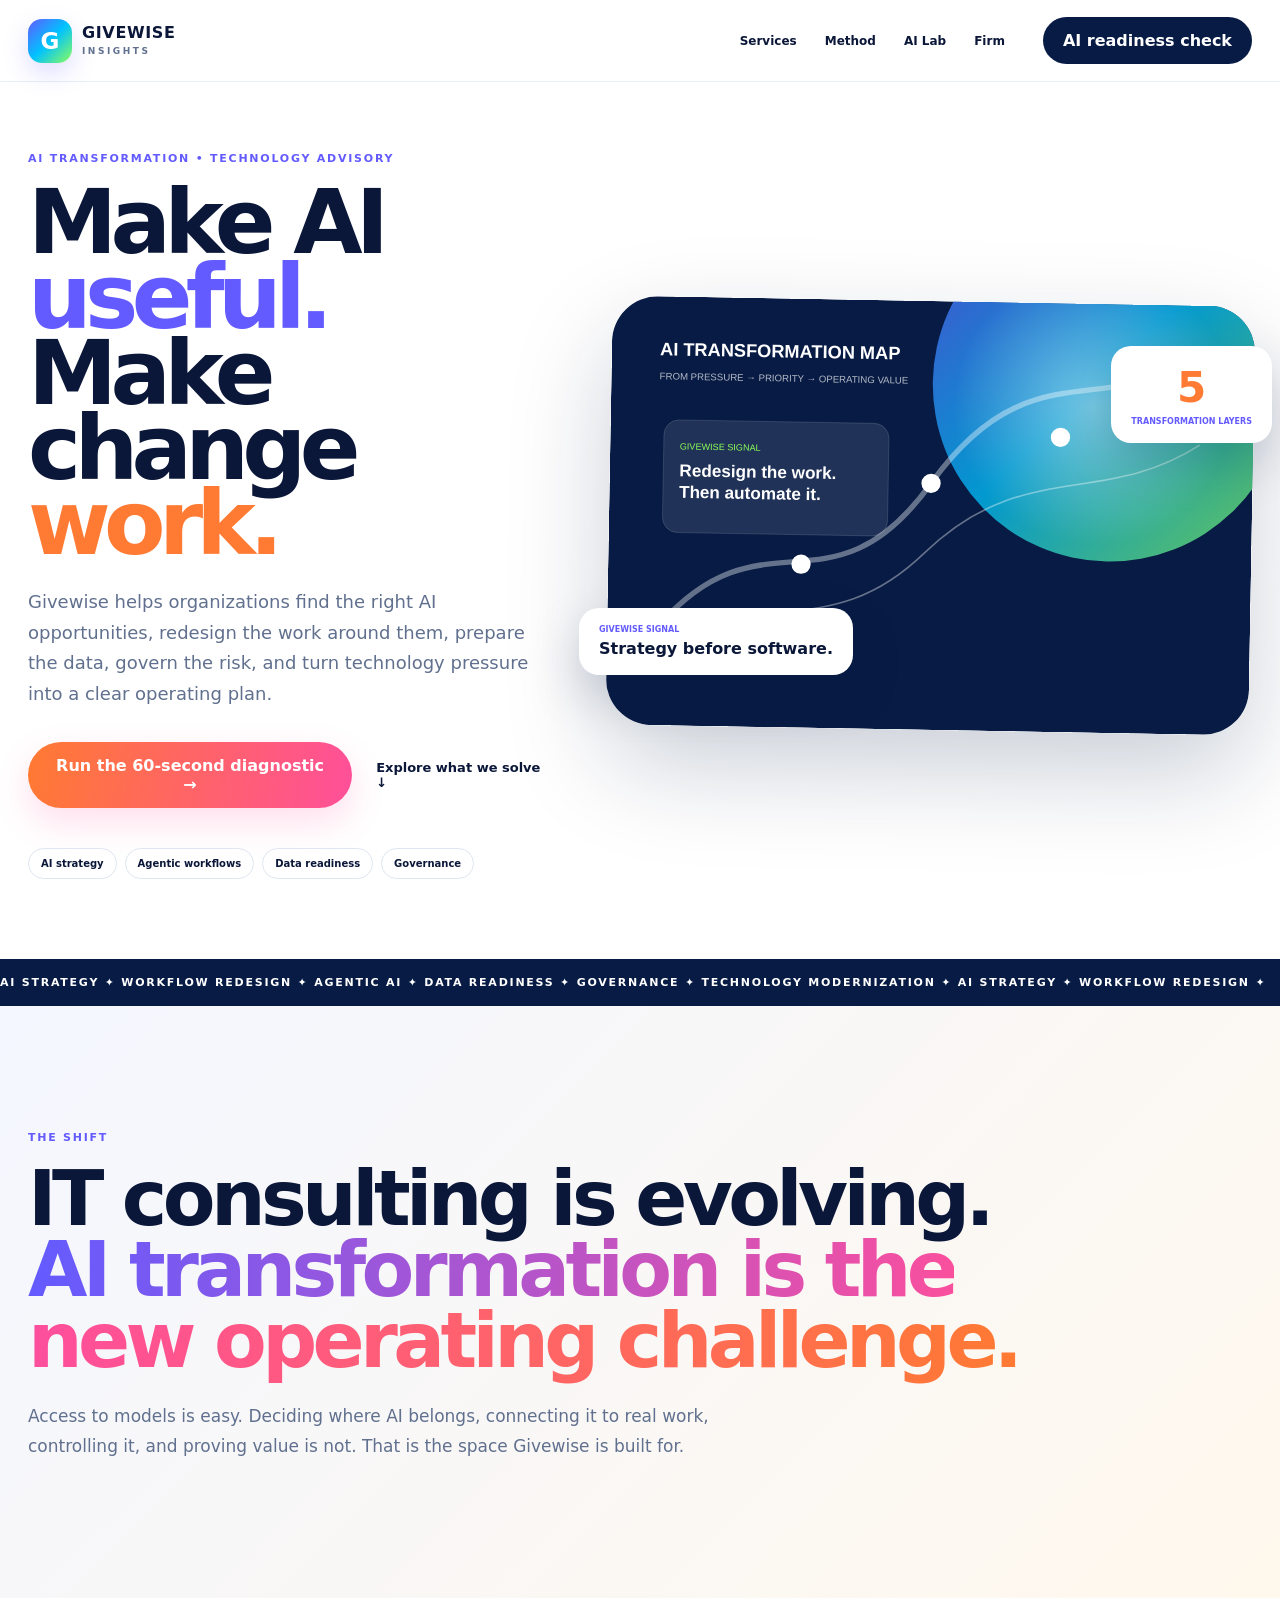
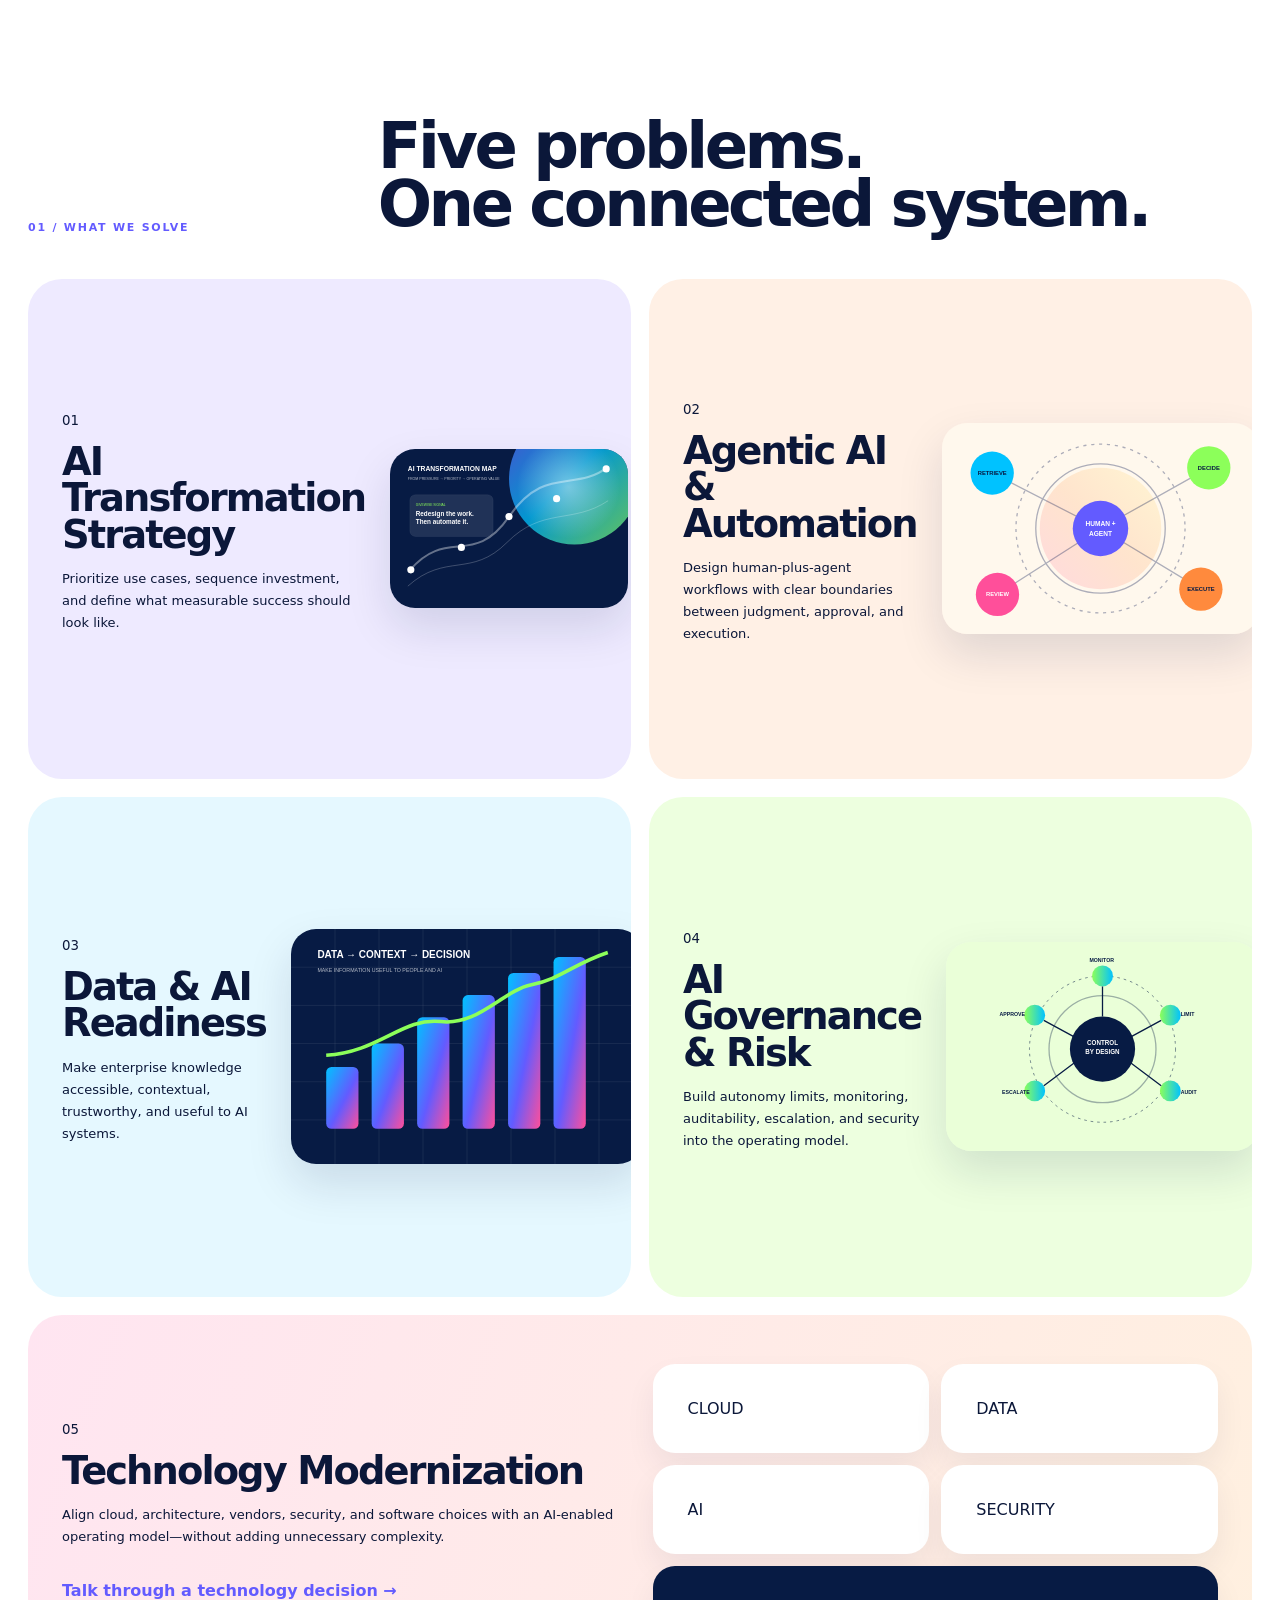
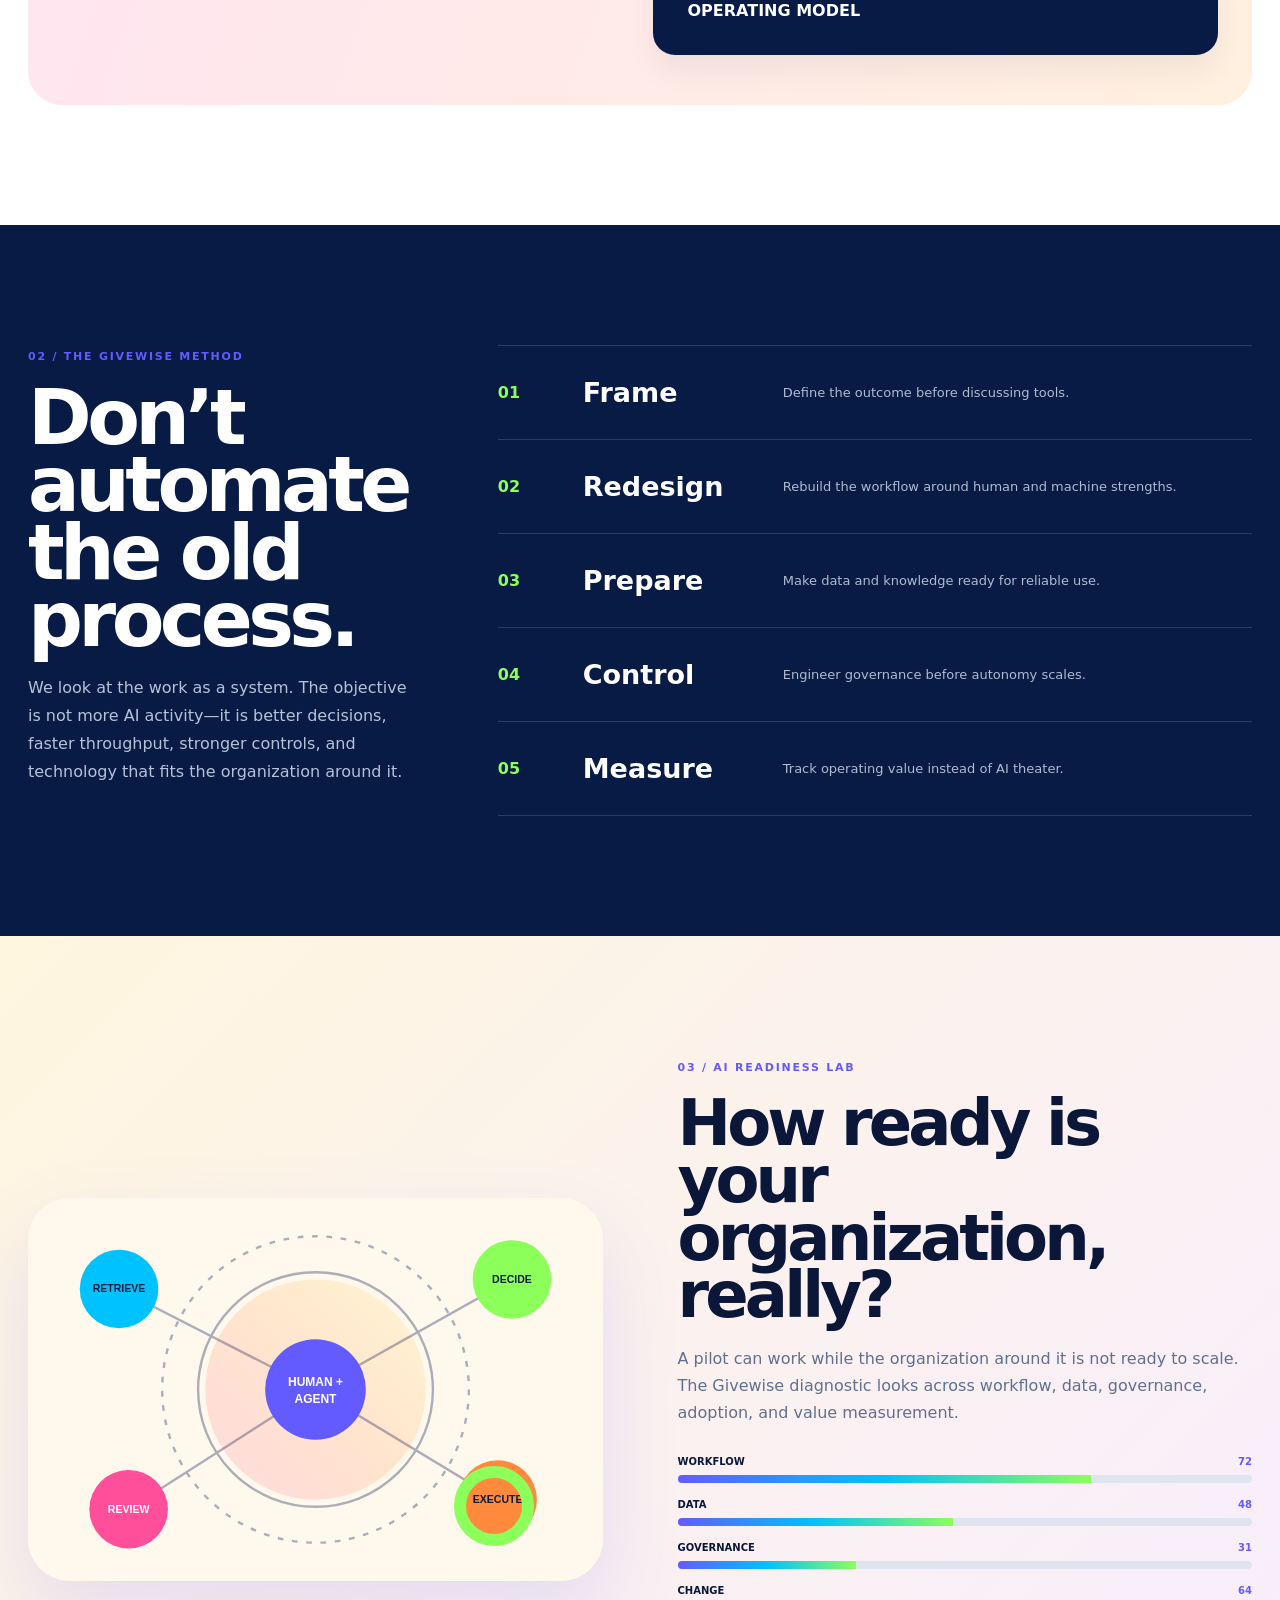
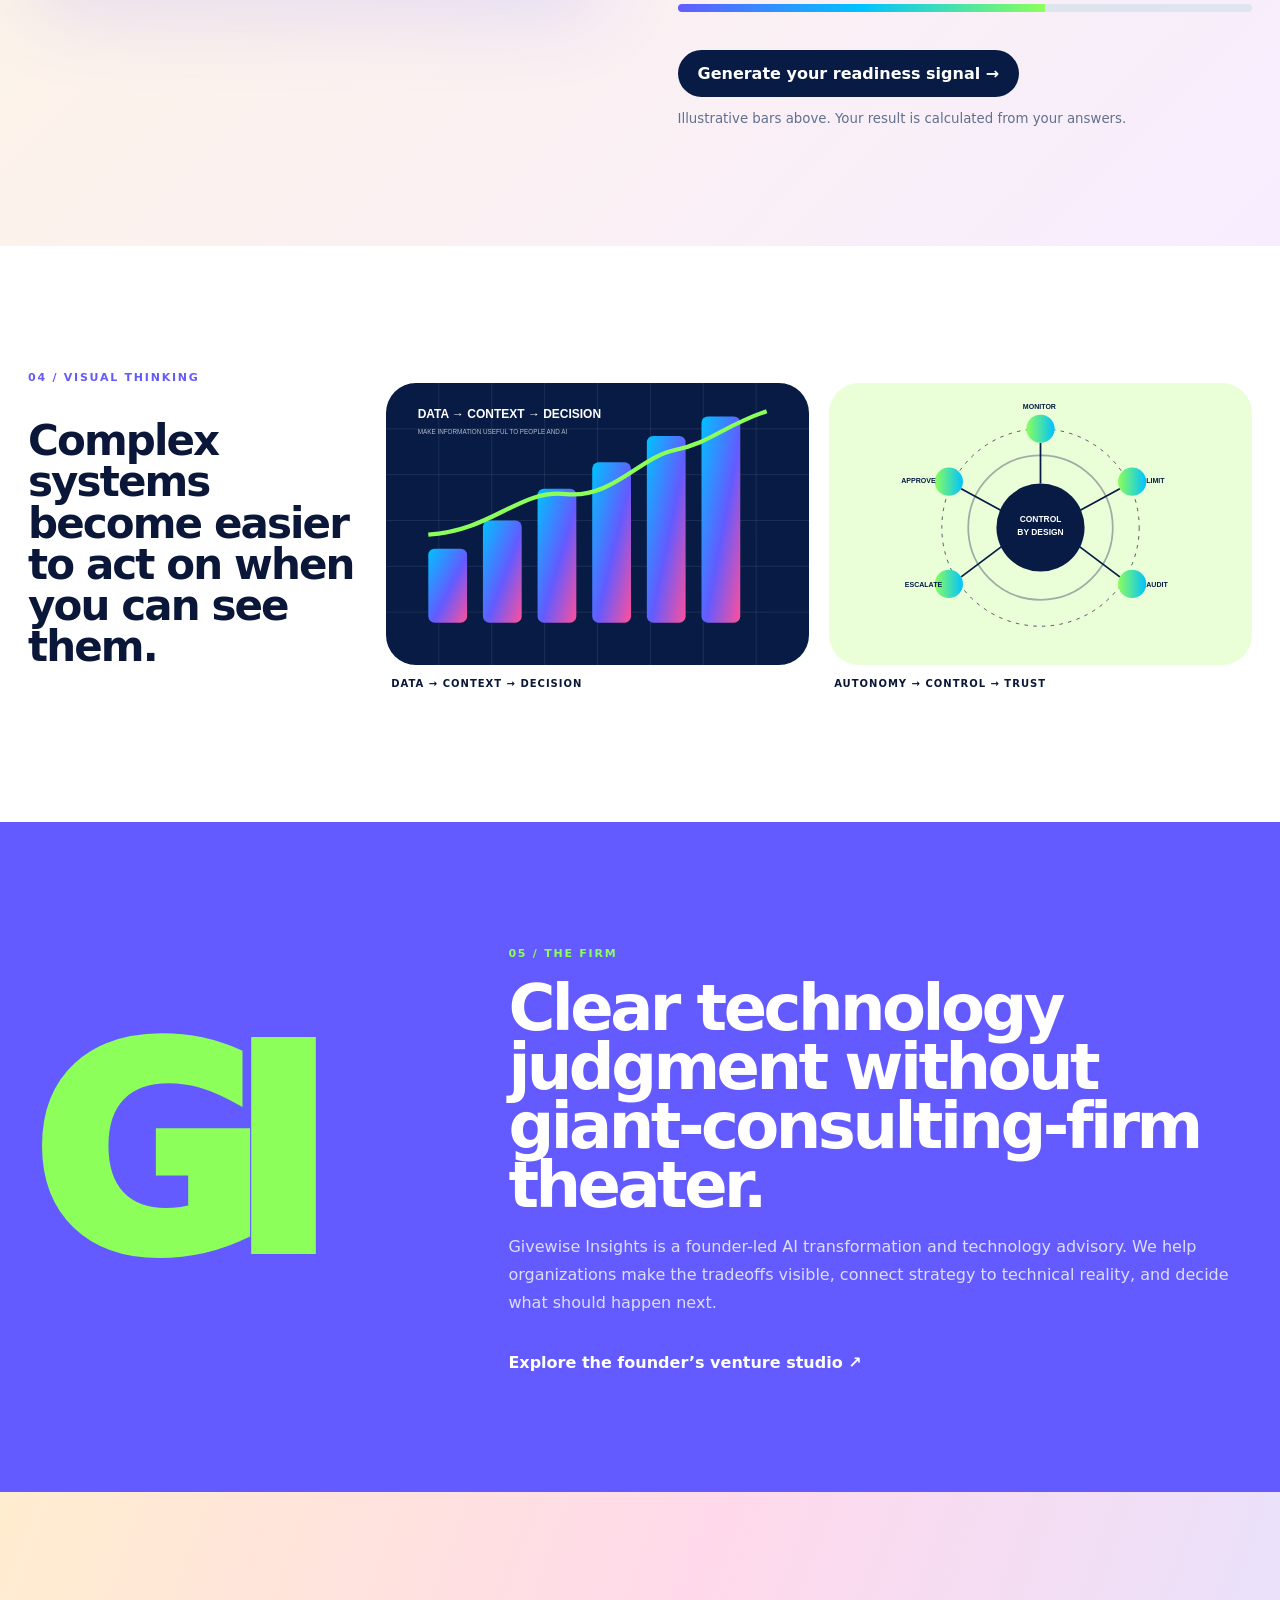
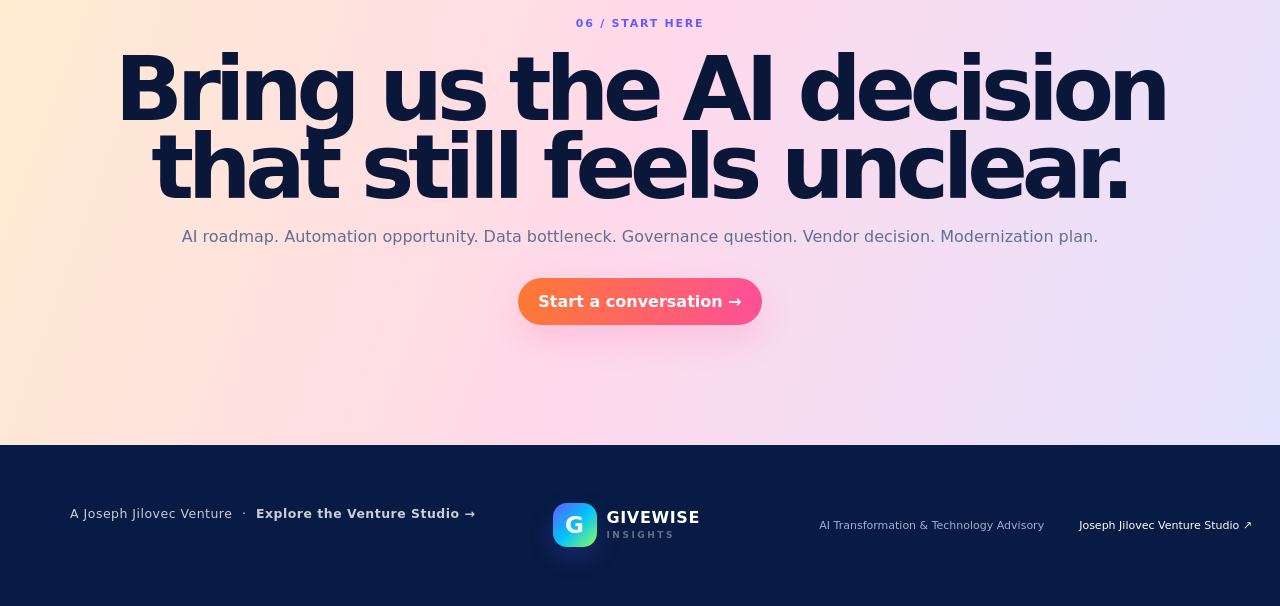
==== commit 0f863497: "Add Joseph Jilovec venture studio footer navigation" ====
--- a/index.html
+++ b/index.html
@@ -1 +1,3 @@
-<!doctype html><html lang="en"><head><meta charset="utf-8"><meta name="viewport" content="width=device-width,initial-scale=1"><meta name="description" content="Givewise Insights helps organizations turn AI pressure into practical operating advantage through strategy, workflow redesign, data readiness, governance, and technology modernization."><meta name="theme-color" content="#ffffff"><title>Givewise Insights — AI Transformation & Technology Advisory</title><link rel="stylesheet" href="styles.css"></head><body><div class="progress" id="scroll-progress"></div><header><a class="brand" href="#top"><b>G</b><span>GIVEWISE<small>INSIGHTS</small></span></a><nav><a href="#services">Services</a><a href="#method">Method</a><a href="#lab">AI Lab</a><a href="#firm">Firm</a></nav><button class="pill" id="open-diagnostic">AI readiness check</button></header><main id="top"><section class="hero"><div class="hero-copy"><div class="eyebrow">AI TRANSFORMATION • TECHNOLOGY ADVISORY</div><h1>Make AI <em>useful.</em><br>Make change <i>work.</i></h1><p>Givewise helps organizations find the right AI opportunities, redesign the work around them, prepare the data, govern the risk, and turn technology pressure into a clear operating plan.</p><div class="actions"><button class="cta" id="hero-diagnostic">Run the 60-second diagnostic →</button><a href="#services">Explore what we solve ↓</a></div><div class="chips"><span>AI strategy</span><span>Agentic workflows</span><span>Data readiness</span><span>Governance</span></div></div><div class="hero-art"><img src="assets/visual-strategy.svg" alt="Colorful AI transformation strategy map"><div class="float-card one"><small>GIVEWISE SIGNAL</small><b>Strategy before software.</b></div><div class="float-card two"><b>5</b><small>TRANSFORMATION LAYERS</small></div></div></section><div class="ticker"><div>AI STRATEGY ✦ WORKFLOW REDESIGN ✦ AGENTIC AI ✦ DATA READINESS ✦ GOVERNANCE ✦ TECHNOLOGY MODERNIZATION ✦ AI STRATEGY ✦ WORKFLOW REDESIGN ✦</div></div><section class="intro"><span>THE SHIFT</span><h2>IT consulting is evolving.<br><em>AI transformation is the new operating challenge.</em></h2><p>Access to models is easy. Deciding where AI belongs, connecting it to real work, controlling it, and proving value is not. That is the space Givewise is built for.</p></section><section class="services" id="services"><div class="section-head"><span>01 / WHAT WE SOLVE</span><h2>Five problems.<br>One connected system.</h2></div><div class="service-grid"><article class="service-card purple"><div><small>01</small><h3>AI Transformation Strategy</h3><p>Prioritize use cases, sequence investment, and define what measurable success should look like.</p></div><img src="assets/visual-strategy.svg" alt="AI transformation roadmap"></article><article class="service-card orange"><div><small>02</small><h3>Agentic AI & Automation</h3><p>Design human-plus-agent workflows with clear boundaries between judgment, approval, and execution.</p></div><img src="assets/visual-agents.svg" alt="Human and AI agent workflow"></article><article class="service-card blue"><div><small>03</small><h3>Data & AI Readiness</h3><p>Make enterprise knowledge accessible, contextual, trustworthy, and useful to AI systems.</p></div><img src="assets/visual-data.svg" alt="Data readiness visualization"></article><article class="service-card green"><div><small>04</small><h3>AI Governance & Risk</h3><p>Build autonomy limits, monitoring, auditability, escalation, and security into the operating model.</p></div><img src="assets/visual-governance.svg" alt="AI governance control model"></article><article class="service-card pink wide"><div><small>05</small><h3>Technology Modernization</h3><p>Align cloud, architecture, vendors, security, and software choices with an AI-enabled operating model—without adding unnecessary complexity.</p><a href="#contact">Talk through a technology decision →</a></div><div class="modern-viz"><span>CLOUD</span><span>DATA</span><span>AI</span><span>SECURITY</span><b>OPERATING MODEL</b></div></article></div></section><section class="method" id="method"><div class="method-copy"><span>02 / THE GIVEWISE METHOD</span><h2>Don’t automate<br>the old process.</h2><p>We look at the work as a system. The objective is not more AI activity—it is better decisions, faster throughput, stronger controls, and technology that fits the organization around it.</p></div><div class="steps"><article><b>01</b><h3>Frame</h3><p>Define the outcome before discussing tools.</p></article><article><b>02</b><h3>Redesign</h3><p>Rebuild the workflow around human and machine strengths.</p></article><article><b>03</b><h3>Prepare</h3><p>Make data and knowledge ready for reliable use.</p></article><article><b>04</b><h3>Control</h3><p>Engineer governance before autonomy scales.</p></article><article><b>05</b><h3>Measure</h3><p>Track operating value instead of AI theater.</p></article></div></section><section class="lab" id="lab"><div class="lab-art"><img src="assets/visual-agents.svg" alt="Agentic AI operating model"><div class="pulse"></div></div><div class="lab-copy"><span>03 / AI READINESS LAB</span><h2>How ready is your organization, really?</h2><p>A pilot can work while the organization around it is not ready to scale. The Givewise diagnostic looks across workflow, data, governance, adoption, and value measurement.</p><div class="meter"><label>WORKFLOW <i>72</i></label><b><span style="width:72%"></span></b><label>DATA <i>48</i></label><b><span style="width:48%"></span></b><label>GOVERNANCE <i>31</i></label><b><span style="width:31%"></span></b><label>CHANGE <i>64</i></label><b><span style="width:64%"></span></b></div><button class="cta dark" id="lab-diagnostic">Generate your readiness signal →</button><small class="note">Illustrative bars above. Your result is calculated from your answers.</small></div></section><section class="gallery"><div><span>04 / VISUAL THINKING</span><h2>Complex systems become easier to act on when you can see them.</h2></div><figure><img src="assets/visual-data.svg" alt="Data decision system"><figcaption>DATA → CONTEXT → DECISION</figcaption></figure><figure><img src="assets/visual-governance.svg" alt="AI control architecture"><figcaption>AUTONOMY → CONTROL → TRUST</figcaption></figure></section><section class="firm" id="firm"><div class="gi">GI</div><div><span>05 / THE FIRM</span><h2>Clear technology judgment without giant-consulting-firm theater.</h2><p>Givewise Insights is a founder-led AI transformation and technology advisory. We help organizations make the tradeoffs visible, connect strategy to technical reality, and decide what should happen next.</p><a href="https://www.josephjilovec.com/" target="_blank" rel="noreferrer">Explore the founder’s venture studio ↗</a></div></section><section class="contact" id="contact"><span>06 / START HERE</span><h2>Bring us the AI decision<br>that still feels unclear.</h2><p>AI roadmap. Automation opportunity. Data bottleneck. Governance question. Vendor decision. Modernization plan.</p><a class="cta" href="mailto:realjjemail@gmail.com">Start a conversation →</a></section></main><footer><a class="brand" href="#top"><b>G</b><span>GIVEWISE<small>INSIGHTS</small></span></a><p>AI Transformation & Technology Advisory</p><a href="https://www.josephjilovec.com/" target="_blank" rel="noreferrer">Joseph Jilovec Venture Studio ↗</a></footer><div class="modal" id="diagnostic-backdrop" hidden><div class="modal-card"><button id="close-diagnostic" class="close">×</button><div class="modal-progress"><span id="diagnostic-progress-bar"></span></div><div id="diagnostic-stage"></div></div></div><script src="script.js"></script></body></html>+<!doctype html><html lang="en"><head><meta charset="utf-8"><meta name="viewport" content="width=device-width,initial-scale=1"><meta name="description" content="Givewise Insights helps organizations turn AI pressure into practical operating advantage through strategy, workflow redesign, data readiness, governance, and technology modernization."><meta name="theme-color" content="#ffffff"><title>Givewise Insights — AI Transformation & Technology Advisory</title><link rel="stylesheet" href="styles.css"></head><body><div class="progress" id="scroll-progress"></div><header><a class="brand" href="#top"><b>G</b><span>GIVEWISE<small>INSIGHTS</small></span></a><nav><a href="#services">Services</a><a href="#method">Method</a><a href="#lab">AI Lab</a><a href="#firm">Firm</a></nav><button class="pill" id="open-diagnostic">AI readiness check</button></header><main id="top"><section class="hero"><div class="hero-copy"><div class="eyebrow">AI TRANSFORMATION • TECHNOLOGY ADVISORY</div><h1>Make AI <em>useful.</em><br>Make change <i>work.</i></h1><p>Givewise helps organizations find the right AI opportunities, redesign the work around them, prepare the data, govern the risk, and turn technology pressure into a clear operating plan.</p><div class="actions"><button class="cta" id="hero-diagnostic">Run the 60-second diagnostic →</button><a href="#services">Explore what we solve ↓</a></div><div class="chips"><span>AI strategy</span><span>Agentic workflows</span><span>Data readiness</span><span>Governance</span></div></div><div class="hero-art"><img src="assets/visual-strategy.svg" alt="Colorful AI transformation strategy map"><div class="float-card one"><small>GIVEWISE SIGNAL</small><b>Strategy before software.</b></div><div class="float-card two"><b>5</b><small>TRANSFORMATION LAYERS</small></div></div></section><div class="ticker"><div>AI STRATEGY ✦ WORKFLOW REDESIGN ✦ AGENTIC AI ✦ DATA READINESS ✦ GOVERNANCE ✦ TECHNOLOGY MODERNIZATION ✦ AI STRATEGY ✦ WORKFLOW REDESIGN ✦</div></div><section class="intro"><span>THE SHIFT</span><h2>IT consulting is evolving.<br><em>AI transformation is the new operating challenge.</em></h2><p>Access to models is easy. Deciding where AI belongs, connecting it to real work, controlling it, and proving value is not. That is the space Givewise is built for.</p></section><section class="services" id="services"><div class="section-head"><span>01 / WHAT WE SOLVE</span><h2>Five problems.<br>One connected system.</h2></div><div class="service-grid"><article class="service-card purple"><div><small>01</small><h3>AI Transformation Strategy</h3><p>Prioritize use cases, sequence investment, and define what measurable success should look like.</p></div><img src="assets/visual-strategy.svg" alt="AI transformation roadmap"></article><article class="service-card orange"><div><small>02</small><h3>Agentic AI & Automation</h3><p>Design human-plus-agent workflows with clear boundaries between judgment, approval, and execution.</p></div><img src="assets/visual-agents.svg" alt="Human and AI agent workflow"></article><article class="service-card blue"><div><small>03</small><h3>Data & AI Readiness</h3><p>Make enterprise knowledge accessible, contextual, trustworthy, and useful to AI systems.</p></div><img src="assets/visual-data.svg" alt="Data readiness visualization"></article><article class="service-card green"><div><small>04</small><h3>AI Governance & Risk</h3><p>Build autonomy limits, monitoring, auditability, escalation, and security into the operating model.</p></div><img src="assets/visual-governance.svg" alt="AI governance control model"></article><article class="service-card pink wide"><div><small>05</small><h3>Technology Modernization</h3><p>Align cloud, architecture, vendors, security, and software choices with an AI-enabled operating model—without adding unnecessary complexity.</p><a href="#contact">Talk through a technology decision →</a></div><div class="modern-viz"><span>CLOUD</span><span>DATA</span><span>AI</span><span>SECURITY</span><b>OPERATING MODEL</b></div></article></div></section><section class="method" id="method"><div class="method-copy"><span>02 / THE GIVEWISE METHOD</span><h2>Don’t automate<br>the old process.</h2><p>We look at the work as a system. The objective is not more AI activity—it is better decisions, faster throughput, stronger controls, and technology that fits the organization around it.</p></div><div class="steps"><article><b>01</b><h3>Frame</h3><p>Define the outcome before discussing tools.</p></article><article><b>02</b><h3>Redesign</h3><p>Rebuild the workflow around human and machine strengths.</p></article><article><b>03</b><h3>Prepare</h3><p>Make data and knowledge ready for reliable use.</p></article><article><b>04</b><h3>Control</h3><p>Engineer governance before autonomy scales.</p></article><article><b>05</b><h3>Measure</h3><p>Track operating value instead of AI theater.</p></article></div></section><section class="lab" id="lab"><div class="lab-art"><img src="assets/visual-agents.svg" alt="Agentic AI operating model"><div class="pulse"></div></div><div class="lab-copy"><span>03 / AI READINESS LAB</span><h2>How ready is your organization, really?</h2><p>A pilot can work while the organization around it is not ready to scale. The Givewise diagnostic looks across workflow, data, governance, adoption, and value measurement.</p><div class="meter"><label>WORKFLOW <i>72</i></label><b><span style="width:72%"></span></b><label>DATA <i>48</i></label><b><span style="width:48%"></span></b><label>GOVERNANCE <i>31</i></label><b><span style="width:31%"></span></b><label>CHANGE <i>64</i></label><b><span style="width:64%"></span></b></div><button class="cta dark" id="lab-diagnostic">Generate your readiness signal →</button><small class="note">Illustrative bars above. Your result is calculated from your answers.</small></div></section><section class="gallery"><div><span>04 / VISUAL THINKING</span><h2>Complex systems become easier to act on when you can see them.</h2></div><figure><img src="assets/visual-data.svg" alt="Data decision system"><figcaption>DATA → CONTEXT → DECISION</figcaption></figure><figure><img src="assets/visual-governance.svg" alt="AI control architecture"><figcaption>AUTONOMY → CONTROL → TRUST</figcaption></figure></section><section class="firm" id="firm"><div class="gi">GI</div><div><span>05 / THE FIRM</span><h2>Clear technology judgment without giant-consulting-firm theater.</h2><p>Givewise Insights is a founder-led AI transformation and technology advisory. We help organizations make the tradeoffs visible, connect strategy to technical reality, and decide what should happen next.</p><a href="https://www.josephjilovec.com/" target="_blank" rel="noreferrer">Explore the founder’s venture studio ↗</a></div></section><section class="contact" id="contact"><span>06 / START HERE</span><h2>Bring us the AI decision<br>that still feels unclear.</h2><p>AI roadmap. Automation opportunity. Data bottleneck. Governance question. Vendor decision. Modernization plan.</p><a class="cta" href="mailto:realjjemail@gmail.com">Start a conversation →</a></section></main><footer>
+<div class="jj-venture-nav" style="margin:0 auto 1.5rem;padding:1rem 0;text-align:center;font-size:.78rem;letter-spacing:.04em;opacity:.78"><a href="https://www.josephjilovec.com/ventures" style="color:inherit;text-decoration:none">A Joseph Jilovec Venture</a><span aria-hidden="true" style="margin:0 .6rem">·</span><a href="https://www.josephjilovec.com/ventures" style="color:inherit;text-decoration:none;font-weight:600">Explore the Venture Studio →</a></div>
+<a class="brand" href="#top"><b>G</b><span>GIVEWISE<small>INSIGHTS</small></span></a><p>AI Transformation & Technology Advisory</p><a href="https://www.josephjilovec.com/" target="_blank" rel="noreferrer">Joseph Jilovec Venture Studio ↗</a></footer><div class="modal" id="diagnostic-backdrop" hidden><div class="modal-card"><button id="close-diagnostic" class="close">×</button><div class="modal-progress"><span id="diagnostic-progress-bar"></span></div><div id="diagnostic-stage"></div></div></div><script src="script.js"></script></body></html>
--- a/styles.css
+++ b/styles.css
@@ -1 +1 @@
-:root{--paper:#f1ede3;--ink:#111111;--muted:#67665f;--cobalt:#164cff;--lime:#d9ff45;--coral:#ff6b4a;--black:#0a0a0a;--line:rgba(17,17,17,.14);--max:1280px;--radius:28px}*{box-sizing:border-box}html{scroll-behavior:smooth}body{margin:0;background:var(--paper);color:var(--ink);font-family:Inter,ui-sans-serif,system-ui,-apple-system,BlinkMacSystemFont,"Segoe UI",sans-serif;-webkit-font-smoothing:antialiased}a{color:inherit;text-decoration:none}button,input,textarea,select{font:inherit}.shell{width:min(calc(100% - 42px),var(--max));margin:auto}.skip-link{position:fixed;left:14px;top:-80px;z-index:9999;padding:10px 14px;background:#fff;color:#000}.skip-link:focus{top:14px}.scroll-progress{position:fixed;top:0;left:0;z-index:9999;height:3px;width:0;background:var(--cobalt)}.site-header{position:sticky;top:0;z-index:80;background:rgba(241,237,227,.88);backdrop-filter:blur(18px);border-bottom:1px solid var(--line)}.nav-shell{min-height:78px;display:flex;align-items:center;justify-content:space-between;gap:26px}.brand{display:inline-flex;align-items:center;gap:11px}.brand-glyph{position:relative;width:40px;height:40px;display:grid;place-items:center;background:var(--black);color:#fff;border-radius:50%;font-weight:850;font-size:16px;letter-spacing:-.06em}.brand-glyph span{position:absolute;right:-4px;top:-5px;width:17px;height:17px;border-radius:50%;background:var(--lime);color:#111;display:grid;place-items:center;font-size:11px}.brand-copy{display:grid;line-height:.94}.brand-copy strong{font-size:18px;letter-spacing:-.045em}.brand-copy small{margin-top:5px;font-size:9px;letter-spacing:.2em;text-transform:uppercase;color:#77746c}.desktop-nav{display:flex;gap:26px}.desktop-nav a{font-size:12px;color:#55534c}.desktop-nav a:hover{color:var(--cobalt)}.nav-actions{display:flex;align-items:center;gap:10px}.nav-utility{border:0;background:transparent;font-size:11px;text-decoration:underline;text-underline-offset:4px;cursor:pointer}.button{display:inline-flex;align-items:center;justify-content:center;border:0;border-radius:999px;padding:15px 20px;background:var(--cobalt);color:white;font-weight:760;font-size:12px;cursor:pointer;box-shadow:0 10px 28px rgba(22,76,255,.18);transition:transform .18s ease,box-shadow .18s ease}.button:hover{transform:translateY(-2px);box-shadow:0 16px 36px rgba(22,76,255,.28)}.button-small{padding:11px 15px}.button-inverse{background:var(--black);color:#fff}.text-link{font-size:12px;text-decoration:underline;text-underline-offset:5px}.menu-button{display:none;width:40px;height:40px;border:1px solid var(--line);border-radius:12px;background:transparent}.menu-button span{display:block;width:17px;height:1px;background:#111;margin:5px auto}.mobile-menu{display:none}.hero{overflow:hidden;border-bottom:1px solid var(--line)}.hero-shell{min-height:720px;padding:88px 0 70px;display:grid;grid-template-columns:minmax(0,.95fr) minmax(480px,1.05fr);gap:58px;align-items:center}.hero-label,.section-index{margin:0 0 18px;font-size:10px;font-weight:780;letter-spacing:.17em;text-transform:uppercase;color:var(--cobalt)}.live-dot{display:inline-block;width:7px;height:7px;margin-right:8px;border-radius:50%;background:var(--lime);box-shadow:0 0 0 5px rgba(217,255,69,.18)}.hero h1{margin:0;font-size:clamp(64px,7.2vw,110px);line-height:.86;letter-spacing:-.078em;font-weight:680;max-width:800px}.hero h1 em{display:block;font-family:Georgia,"Times New Roman",serif;font-weight:400;color:var(--cobalt)}.hero-copy>p:not(.hero-label){max-width:720px;margin:30px 0 0;font-size:17px;line-height:1.68;color:#57554f}.hero-actions{display:flex;gap:22px;align-items:center;margin-top:34px}.hero-metrics{display:grid;grid-template-columns:repeat(3,1fr);gap:1px;margin-top:48px;border:1px solid var(--line);background:var(--line)}.hero-metrics div{padding:18px;background:var(--paper)}.hero-metrics strong{display:block;font-size:10px;color:var(--cobalt)}.hero-metrics span{display:block;margin-top:7px;font-size:10px;color:#68665f}.hero-console{min-height:550px;background:var(--black);border-radius:34px;color:white;overflow:hidden;box-shadow:0 38px 90px rgba(0,0,0,.22);transform:rotate(1deg)}.console-top{height:58px;padding:0 22px;display:flex;align-items:center;justify-content:space-between;border-bottom:1px solid rgba(255,255,255,.12);font-size:9px;letter-spacing:.12em}.console-status{padding:7px 9px;border-radius:999px;background:var(--lime);color:#111;font-weight:800}.console-body{display:grid;grid-template-columns:150px 1fr;min-height:492px}.console-rail{padding:20px 14px;border-right:1px solid rgba(255,255,255,.1);display:grid;align-content:start;gap:8px}.console-tab{padding:12px 10px;border:0;border-radius:10px;background:transparent;color:#777;text-align:left;font-size:10px;cursor:pointer}.console-tab.is-active{background:#fff;color:#111}.console-view{position:relative;overflow:hidden;padding:55px 38px 34px;display:flex;flex-direction:column;justify-content:flex-end}.console-orbit{position:absolute;right:-20px;top:10px;width:280px;height:280px;border:1px solid rgba(255,255,255,.14);border-radius:50%}.console-orbit::before,.console-orbit::after{content:"";position:absolute;border:1px solid rgba(255,255,255,.09);border-radius:50%}.console-orbit::before{inset:36px}.console-orbit::after{inset:78px}.console-orbit i{position:absolute;width:8px;height:8px;border-radius:50%;background:var(--lime)}.console-orbit i:nth-child(1){left:18px;top:110px}.console-orbit i:nth-child(2){right:38px;top:36px}.console-orbit i:nth-child(3){right:14px;bottom:80px}.console-orbit i:nth-child(4){left:90px;bottom:16px}.console-kicker{margin:0;color:var(--lime);font-size:9px;letter-spacing:.15em}.console-view h2{margin:12px 0 14px;font-size:clamp(38px,4vw,62px);line-height:.92;letter-spacing:-.055em}.console-view>p:not(.console-kicker){max-width:510px;color:#aaa;font-size:13px;line-height:1.65}.console-bars{display:grid;gap:8px;margin-top:28px}.console-bars span{height:4px;width:var(--w);background:linear-gradient(90deg,var(--cobalt),var(--lime));border-radius:99px}.console-output{margin-top:28px;padding:16px;border:1px solid rgba(255,255,255,.12);display:grid;gap:7px}.console-output span{font-size:8px;color:#888;text-transform:uppercase;letter-spacing:.13em}.console-output strong{font-size:12px}.hero-marquee{overflow:hidden;border-top:1px solid var(--line);background:var(--lime);color:#111}.hero-marquee div{width:max-content;padding:14px 0;font-size:11px;font-weight:800;letter-spacing:.14em;white-space:nowrap;animation:marquee 25s linear infinite}.market-strip{background:#fff;border-bottom:1px solid var(--line)}.market-grid{min-height:190px;display:grid;grid-template-columns:1fr 1fr;gap:80px;align-items:center}.market-grid div{display:grid;gap:12px}.market-grid span{font-size:9px;color:var(--cobalt);font-weight:800;letter-spacing:.16em}.market-grid strong{font-size:31px;line-height:1;letter-spacing:-.04em}.market-grid p{font-size:15px;line-height:1.7;color:#626059}.section{padding:110px 0}.section-heading{display:grid;grid-template-columns:1.05fr .55fr;gap:90px;align-items:end;margin-bottom:50px}.section-heading h2,.method-sticky h2,.firm-copy h2,.contact-copy h2,.lab-header h2{margin:0;font-size:clamp(48px,5.2vw,76px);line-height:.92;letter-spacing:-.06em;font-weight:650}.section-heading>p,.method-sticky>p,.firm-copy>p,.contact-copy>p{margin:0;color:#64625b;font-size:14px;line-height:1.75}.capability-layout{display:grid;grid-template-columns:.75fr 1.25fr;border:1px solid var(--line);background:#fff}.capability-index{border-right:1px solid var(--line)}.capability-tab{width:100%;display:grid;grid-template-columns:35px 1fr;grid-template-rows:auto auto;padding:22px;border:0;border-bottom:1px solid var(--line);background:transparent;text-align:left;cursor:pointer}.capability-tab span{grid-row:1/3;font-size:10px;color:var(--cobalt)}.capability-tab strong{font-size:16px}.capability-tab small{margin-top:5px;font-size:10px;color:#77746d}.capability-tab.is-active{background:var(--black);color:white}.capability-tab.is-active small{color:#aaa}.capability-preview{position:relative;padding:48px;min-height:560px;overflow:hidden}.capability-preview-head{display:flex;align-items:center;gap:14px;font-size:9px;color:var(--cobalt);letter-spacing:.12em}.capability-preview-head i{height:1px;flex:1;background:var(--line)}.capability-preview h3{max-width:720px;margin:52px 0 20px;font-size:clamp(50px,5vw,78px);line-height:.88;letter-spacing:-.065em}.capability-preview>p{max-width:720px;font-size:15px;line-height:1.7;color:#625f58}.capability-columns{display:grid;grid-template-columns:1fr 1fr;gap:36px;margin-top:42px}.capability-columns>div{border-top:1px solid var(--line);padding-top:15px}.capability-columns span{font-size:9px;color:var(--cobalt);text-transform:uppercase;letter-spacing:.12em}.capability-columns ul{list-style:none;padding:0;margin:14px 0 0;display:grid;gap:8px}.capability-columns li{font-size:12px}.capability-columns li::before{content:"→";margin-right:8px;color:var(--cobalt)}.capability-visual{position:absolute;right:35px;bottom:30px;width:170px}.matrix{display:grid;grid-template-columns:repeat(3,1fr);gap:4px}.matrix i{aspect-ratio:1;background:#e7e1d4}.matrix i:nth-child(2),.matrix i:nth-child(5),.matrix i:nth-child(9){background:var(--lime)}.capability-visual>span{display:block;margin-top:8px;font-size:7px;letter-spacing:.11em}.lab-section{background:var(--cobalt);color:white}.lab-header{display:flex;justify-content:space-between;gap:30px;align-items:end;margin-bottom:44px}.lab-section .section-index{color:var(--lime)}.readiness-grid{display:grid;grid-template-columns:repeat(4,1fr);gap:12px}.readiness-card{min-height:360px;padding:24px;background:#fff;color:#111;border-radius:22px;display:flex;flex-direction:column}.readiness-card>span{font-size:10px;color:#666;text-transform:uppercase;letter-spacing:.1em}.readiness-ring{width:150px;height:150px;margin:38px auto 32px;border:12px solid #eae6dc;border-top-color:var(--lime);border-right-color:var(--cobalt);border-radius:50%;display:flex;align-items:center;justify-content:center}.readiness-ring strong{font-size:44px;letter-spacing:-.06em}.readiness-ring small{font-size:9px;color:#777}.readiness-card p{margin:auto 0 0;font-size:12px;line-height:1.6;color:#555}.lab-note{margin:16px 0 0;color:rgba(255,255,255,.65);font-size:9px}.method-section{background:#0d0d0d;color:white}.method-grid{display:grid;grid-template-columns:.75fr 1.25fr;gap:90px}.method-sticky{position:sticky;top:115px;align-self:start}.method-section .section-index{color:var(--lime)}.method-sticky>p{margin-top:24px;color:#aaa}.method-stack{display:grid}.method-card{display:grid;grid-template-columns:58px 1fr auto;gap:20px;align-items:start;padding:30px 0;border-top:1px solid rgba(255,255,255,.15)}.method-card:last-child{border-bottom:1px solid rgba(255,255,255,.15)}.method-card>span{font-size:11px;color:var(--lime)}.method-card h3{margin:0;font-size:31px;letter-spacing:-.04em}.method-card p{margin:9px 0 0;color:#aaa;font-size:13px;line-height:1.65}.method-card small{font-size:8px;color:#777;letter-spacing:.12em}.signals-dashboard{display:grid;grid-template-columns:1fr .9fr;border:1px solid var(--line);background:#fff}.signal-feature{min-height:470px;padding:42px;display:flex;flex-direction:column}.signal-feature>span{font-size:9px;color:var(--cobalt);letter-spacing:.12em}.signal-feature h3{margin:70px 0 18px;font-size:55px;line-height:.92;letter-spacing:-.055em}.signal-feature p{max-width:540px;color:#66635d;font-size:14px;line-height:1.7}.signal-feature strong{margin-top:auto;font-size:10px;color:var(--cobalt)}.signal-list{border-left:1px solid var(--line)}.signal-row{width:100%;min-height:117px;display:grid;grid-template-columns:40px 1fr auto;grid-template-rows:auto auto;align-content:center;padding:22px;border:0;border-bottom:1px solid var(--line);background:transparent;text-align:left;cursor:pointer}.signal-row span{grid-row:1/3;color:var(--cobalt);font-size:10px}.signal-row strong{font-size:15px}.signal-row small{margin-top:4px;color:#777;font-size:10px}.signal-row i{grid-column:3;grid-row:1/3;align-self:center;font-style:normal}.signal-row.is-active,.signal-row:hover{background:var(--lime)}.firm-section{background:#fff}.firm-grid{display:grid;grid-template-columns:.7fr 1.3fr;gap:80px;align-items:center}.firm-mark{min-height:430px;background:var(--paper);border:1px solid var(--line);padding:30px;display:flex;flex-direction:column;justify-content:space-between}.gi-monogram{font-size:clamp(120px,15vw,210px);line-height:.8;letter-spacing:-.11em;font-weight:800;color:var(--cobalt)}.firm-mark span{font-size:8px;letter-spacing:.13em}.firm-copy>p{margin-top:22px}.firm-links{display:flex;gap:22px;margin-top:28px;font-size:11px;text-decoration:underline;text-underline-offset:4px}.contact-section{background:var(--lime)}.contact-grid{display:grid;grid-template-columns:.85fr 1.15fr;gap:80px}.contact-section .section-index{color:var(--cobalt)}.contact-copy>p{margin-top:24px;color:#47463f}.contact-quick{margin-top:28px;display:flex;gap:14px;align-items:center;font-size:11px}.contact-quick button{border:0;background:transparent;text-decoration:underline;cursor:pointer}.contact-form{padding:30px;background:#fff;border:1px solid rgba(0,0,0,.15);display:grid;gap:16px}.field-row{display:grid;grid-template-columns:1fr 1fr;gap:14px}.contact-form label{display:grid;gap:8px;font-size:9px;text-transform:uppercase;letter-spacing:.11em}.contact-form input,.contact-form textarea,.contact-form select{width:100%;border:1px solid #ccc7bc;border-radius:0;background:#f8f5ed;padding:14px;color:#111;outline:none;text-transform:none;letter-spacing:0}.contact-form input:focus,.contact-form textarea:focus,.contact-form select:focus{border-color:var(--cobalt);box-shadow:0 0 0 2px rgba(22,76,255,.08)}.contact-form textarea{resize:vertical}.form-status{min-height:18px;margin:0;font-size:11px}.site-footer{padding:70px 0 28px;background:#0b0b0b;color:white}.footer-grid{display:grid;grid-template-columns:1.5fr repeat(3,1fr);gap:50px}.footer-grid>div{display:flex;flex-direction:column;align-items:flex-start;gap:10px}.footer-grid>div:first-child p{max-width:330px;color:#888;font-size:11px;line-height:1.6}.footer-label{margin-bottom:8px;color:#666;font-size:9px;text-transform:uppercase;letter-spacing:.14em}.footer-grid a,.footer-grid span:not(.brand-glyph):not(.brand-copy):not(.footer-label){color:#aaa;font-size:11px}.footer-bottom{display:flex;justify-content:space-between;margin-top:55px;padding-top:20px;border-top:1px solid rgba(255,255,255,.12);color:#666;font-size:9px}.diagnostic-backdrop{position:fixed;inset:0;z-index:200;background:rgba(0,0,0,.65);backdrop-filter:blur(10px);padding:30px;overflow:auto}.diagnostic-backdrop[hidden]{display:none}.diagnostic-modal{width:min(920px,100%);margin:4vh auto;background:var(--paper);box-shadow:0 30px 100px rgba(0,0,0,.4)}.diagnostic-head{padding:28px 30px;display:flex;justify-content:space-between;gap:20px;border-bottom:1px solid var(--line)}.diagnostic-head span{font-size:8px;color:var(--cobalt);letter-spacing:.13em}.diagnostic-head h2{margin:8px 0 0;font-size:38px;letter-spacing:-.045em}.diagnostic-head button{border:0;background:transparent;font-size:36px;cursor:pointer}.diagnostic-progress{height:4px;background:#ddd8cc}.diagnostic-progress i{display:block;height:100%;width:0;background:var(--cobalt);transition:width .3s}.diagnostic-stage{padding:36px}.diagnostic-question h3{margin:0 0 24px;font-size:32px;letter-spacing:-.04em}.diagnostic-options{display:grid;grid-template-columns:1fr 1fr;gap:10px}.diagnostic-options button{min-height:90px;padding:18px;border:1px solid var(--line);background:#fff;text-align:left;cursor:pointer}.diagnostic-options button:hover{border-color:var(--cobalt);background:#f6f8ff}.diagnostic-result{display:grid;gap:20px}.diagnostic-score{font-size:90px;line-height:.85;letter-spacing:-.08em;color:var(--cobalt)}.diagnostic-result h3{margin:0;font-size:40px;letter-spacing:-.05em}.diagnostic-result p{max-width:700px;color:#666;line-height:1.7}.reveal{opacity:0;transform:translateY(18px);transition:opacity .55s ease,transform .55s ease}.reveal.is-visible{opacity:1;transform:none}@keyframes marquee{to{transform:translateX(-50%)}}@media(max-width:1050px){.desktop-nav,.nav-utility{display:none}.menu-button{display:block}.mobile-menu{position:absolute;left:20px;right:20px;top:74px;padding:14px;background:var(--paper);border:1px solid var(--line);box-shadow:0 18px 40px rgba(0,0,0,.12)}.mobile-menu.is-open{display:grid}.mobile-menu a{padding:11px;font-size:12px}.hero-shell{grid-template-columns:1fr;gap:46px}.hero-console{transform:none}.section-heading,.market-grid,.method-grid,.firm-grid,.contact-grid{grid-template-columns:1fr}.method-sticky{position:static}.readiness-grid{grid-template-columns:1fr 1fr}.footer-grid{grid-template-columns:1.3fr 1fr 1fr}.footer-grid>div:last-child{grid-column:2/4}}@media(max-width:720px){.shell{width:min(calc(100% - 26px),var(--max))}.nav-shell{min-height:70px}.nav-actions .button{display:none}.hero-shell{padding-top:62px;min-height:auto}.hero h1{font-size:clamp(55px,16vw,78px)}.hero-actions{align-items:flex-start;flex-direction:column}.hero-metrics{grid-template-columns:1fr}.hero-console{min-height:520px;border-radius:22px}.console-body{grid-template-columns:1fr}.console-rail{grid-template-columns:repeat(4,1fr);border-right:0;border-bottom:1px solid rgba(255,255,255,.1);padding:10px}.console-tab{padding:10px 6px;text-align:center;font-size:8px}.console-view{min-height:400px;padding:38px 24px 24px}.market-grid{padding:38px 0;gap:24px}.section{padding:78px 0}.section-heading{gap:26px;margin-bottom:36px}.section-heading h2,.method-sticky h2,.firm-copy h2,.contact-copy h2,.lab-header h2{font-size:clamp(42px,12vw,62px)}.capability-layout{grid-template-columns:1fr}.capability-index{border-right:0;border-bottom:1px solid var(--line)}.capability-preview{padding:28px;min-height:530px}.capability-preview h3{font-size:48px}.capability-columns{grid-template-columns:1fr}.capability-visual{position:static;margin-top:32px}.lab-header{align-items:flex-start;flex-direction:column}.readiness-grid{grid-template-columns:1fr}.readiness-card{min-height:300px}.signals-dashboard{grid-template-columns:1fr}.signal-list{border-left:0;border-top:1px solid var(--line)}.signal-feature{min-height:400px}.signal-feature h3{font-size:45px}.field-row{grid-template-columns:1fr}.footer-grid{grid-template-columns:1fr 1fr;gap:36px}.footer-grid>div:last-child{grid-column:auto}.footer-grid>div:first-child{grid-column:1/3}.footer-bottom{gap:14px;flex-direction:column}.diagnostic-backdrop{padding:12px}.diagnostic-stage{padding:24px}.diagnostic-options{grid-template-columns:1fr}}@media(prefers-reduced-motion:reduce){html{scroll-behavior:auto}.reveal,.hero-marquee div{animation:none!important;transition:none!important}.reveal{opacity:1;transform:none}}+:root{--navy:#071b44;--violet:#635bff;--cyan:#00c2ff;--lime:#8cff5a;--orange:#ff7a32;--pink:#ff4f9a;--ink:#0b1739;--muted:#60708e;--max:1380px}*{box-sizing:border-box}html{scroll-behavior:smooth}body{margin:0;color:var(--ink);background:#fff;font-family:Inter,ui-sans-serif,system-ui,-apple-system,"Segoe UI",sans-serif}a{color:inherit;text-decoration:none}button{font:inherit}.progress{position:fixed;z-index:200;top:0;left:0;height:4px;width:0;background:linear-gradient(90deg,var(--orange),var(--pink),var(--violet),var(--cyan),var(--lime))}header{height:82px;position:sticky;top:0;z-index:100;display:flex;align-items:center;gap:38px;padding:0 max(28px,calc((100vw - var(--max))/2));background:#fffffff0;backdrop-filter:blur(20px);border-bottom:1px solid #e8edf7}.brand{display:flex;align-items:center;gap:10px;margin-right:auto}.brand>b{width:44px;height:44px;display:grid;place-items:center;border-radius:14px;color:#fff;font-size:23px;background:linear-gradient(135deg,var(--violet),var(--cyan),var(--lime));box-shadow:0 10px 25px #635bff35}.brand span{font-weight:900;letter-spacing:.04em;line-height:.9}.brand small{display:block;margin-top:6px;font-size:9px;letter-spacing:.28em;color:var(--muted)}nav{display:flex;gap:28px;font-size:12px;font-weight:700}nav a:hover{color:var(--violet)}.pill,.cta{border:0;border-radius:999px;padding:14px 20px;font-weight:800;cursor:pointer}.pill{color:#fff;background:var(--navy)}.cta{display:inline-flex;align-items:center;justify-content:center;background:linear-gradient(100deg,var(--orange),var(--pink));color:#fff;box-shadow:0 14px 35px #ff4f9a30;transition:.25s}.cta:hover{transform:translateY(-3px)}.hero{min-height:760px;display:grid;grid-template-columns:.9fr 1.1fr;gap:55px;align-items:center;width:min(calc(100% - 56px),var(--max));margin:auto;padding:70px 0 80px}.eyebrow,.section-head>span,.intro>span,.method-copy>span,.lab-copy>span,.gallery>div>span,.firm span,.contact>span{font-size:11px;font-weight:900;letter-spacing:.16em;color:var(--violet)}.hero h1{margin:20px 0 26px;font-size:clamp(66px,7vw,116px);line-height:.84;letter-spacing:-.075em}.hero h1 em,.hero h1 i{font-style:normal}.hero h1 em{color:var(--violet)}.hero h1 i{color:var(--orange)}.hero-copy>p{max-width:650px;font-size:18px;line-height:1.7;color:var(--muted)}.actions{display:flex;gap:24px;align-items:center;margin-top:32px}.actions>a{font-size:13px;font-weight:800}.chips{display:flex;flex-wrap:wrap;gap:8px;margin-top:40px}.chips span{padding:9px 12px;border:1px solid #dfe5f1;border-radius:999px;font-size:10px;font-weight:750}.hero-art{position:relative}.hero-art>img{width:100%;display:block;border-radius:46px;box-shadow:0 40px 100px #071b4435;transform:rotate(1deg)}.float-card{position:absolute;background:#fff;border-radius:20px;padding:17px 20px;box-shadow:0 20px 50px #071b4430;display:grid;gap:5px}.float-card small{font-size:8px;color:var(--violet);font-weight:900}.float-card.one{left:-30px;bottom:55px}.float-card.two{right:-20px;top:45px;text-align:center}.float-card.two b{font-size:42px;color:var(--orange)}.ticker{overflow:hidden;background:var(--navy);color:#fff}.ticker div{width:max-content;padding:17px 0;font-size:11px;font-weight:900;letter-spacing:.16em;white-space:nowrap;animation:ticker 24s linear infinite}.intro,.services,.method,.lab,.gallery,.firm,.contact{padding:120px max(28px,calc((100vw - var(--max))/2))}.intro{background:linear-gradient(135deg,#f4f7ff,#fff8ed)}.intro h2{max-width:1100px;margin:18px 0 25px;font-size:clamp(52px,6vw,88px);line-height:.93;letter-spacing:-.06em}.intro h2 em{font-style:normal;background:linear-gradient(90deg,var(--violet),var(--pink),var(--orange));-webkit-background-clip:text;color:transparent}.intro p{max-width:750px;font-size:17px;line-height:1.75;color:var(--muted)}.section-head{display:grid;grid-template-columns:.4fr 1fr;align-items:end;margin-bottom:45px}.section-head h2{margin:0;font-size:clamp(50px,5vw,78px);line-height:.9;letter-spacing:-.055em}.service-grid{display:grid;grid-template-columns:1fr 1fr;gap:18px}.service-card{min-height:500px;border-radius:34px;padding:34px;display:grid;grid-template-columns:.8fr 1.2fr;gap:25px;overflow:hidden;align-items:center;transition:.3s}.service-card:hover{transform:translateY(-6px)}.service-card h3{font-size:clamp(30px,3vw,48px);line-height:.95;letter-spacing:-.05em;margin:15px 0}.service-card p{font-size:13px;line-height:1.7}.service-card img{width:115%;border-radius:25px;box-shadow:0 20px 45px #071b4420}.purple{background:#eeeaff}.orange{background:#fff0e5}.blue{background:#e5f8ff}.green{background:#edffdf}.pink{background:linear-gradient(110deg,#ffe5f1,#fff0df)}.wide{grid-column:1/-1;min-height:390px;grid-template-columns:1fr 1fr}.wide a{display:inline-block;margin-top:20px;font-weight:850;color:var(--violet)}.modern-viz{display:grid;grid-template-columns:1fr 1fr;gap:12px}.modern-viz span,.modern-viz b{padding:35px;border-radius:22px;background:#fff;box-shadow:0 15px 30px #071b4410}.modern-viz b{grid-column:1/-1;background:var(--navy);color:#fff}.method{background:var(--navy);color:#fff;display:grid;grid-template-columns:.65fr 1.35fr;gap:90px}.method-copy h2{font-size:clamp(55px,6vw,90px);line-height:.88;letter-spacing:-.06em;margin:20px 0}.method-copy p{color:#b6c2da;line-height:1.75}.steps article{display:grid;grid-template-columns:65px 180px 1fr;gap:20px;align-items:center;border-top:1px solid #ffffff25;padding:26px 0}.steps article:last-child{border-bottom:1px solid #ffffff25}.steps b{color:var(--lime)}.steps h3{font-size:27px;margin:0}.steps p{color:#aebbd4;font-size:13px}.lab{display:grid;grid-template-columns:1fr 1fr;gap:75px;align-items:center;background:linear-gradient(135deg,#fff6df,#f7edff)}.lab-art{position:relative}.lab-art img{width:100%;border-radius:42px;box-shadow:0 35px 80px #635bff25}.pulse{position:absolute;width:80px;height:80px;right:12%;bottom:10%;border:12px solid var(--lime);border-radius:50%;animation:pulse 2s infinite}.lab-copy h2{font-size:clamp(50px,5vw,80px);line-height:.9;letter-spacing:-.06em;margin:20px 0}.lab-copy>p{color:var(--muted);line-height:1.7}.meter{margin:30px 0;display:grid;gap:8px}.meter label{display:flex;justify-content:space-between;font-size:10px;font-weight:900}.meter label i{font-style:normal;color:var(--violet)}.meter>b{height:8px;background:#dfe5ef;border-radius:20px;overflow:hidden;margin-bottom:8px}.meter>b span{display:block;height:100%;background:linear-gradient(90deg,var(--violet),var(--cyan),var(--lime))}.dark{background:var(--navy);box-shadow:none}.note{display:block;margin-top:14px;color:var(--muted)}.gallery{display:grid;grid-template-columns:.8fr 1fr 1fr;gap:20px;align-items:end}.gallery h2{font-size:42px;line-height:.98;letter-spacing:-.045em}.gallery figure{margin:0}.gallery img{width:100%;border-radius:30px;display:block}.gallery figcaption{padding:13px 5px;font-size:10px;font-weight:900;letter-spacing:.1em}.firm{background:var(--violet);color:#fff;display:grid;grid-template-columns:.7fr 1.3fr;gap:80px;align-items:center}.gi{font-size:clamp(180px,22vw,340px);font-weight:950;line-height:.7;letter-spacing:-.12em;color:var(--lime)}.firm span{color:var(--lime)}.firm h2{font-size:clamp(48px,5vw,78px);line-height:.92;letter-spacing:-.055em;margin:18px 0}.firm p{max-width:750px;color:#dedcff;line-height:1.75}.firm a{display:inline-block;margin-top:20px;font-weight:850}.contact{text-align:center;background:linear-gradient(110deg,#ffedcf,#ffd9eb,#e4e3ff)}.contact h2{font-size:clamp(58px,7vw,104px);line-height:.87;letter-spacing:-.07em;margin:20px 0}.contact p{color:var(--muted);margin-bottom:32px}footer{padding:45px max(28px,calc((100vw - var(--max))/2));background:var(--navy);color:#fff;display:flex;align-items:center;gap:35px}footer p{margin-left:auto;color:#9eb0d1;font-size:11px}footer>a:last-child{font-size:11px}.modal{position:fixed;z-index:300;inset:0;background:#071b44cc;backdrop-filter:blur(12px);display:grid;place-items:center;padding:20px}.modal[hidden]{display:none}.modal-card{position:relative;width:min(720px,100%);min-height:480px;padding:42px;border-radius:35px;background:#fff}.close{position:absolute;right:20px;top:18px;border:0;background:#eef1f8;width:38px;height:38px;border-radius:50%;font-size:23px}.modal-progress{height:5px;background:#e8ecf4;border-radius:20px;margin:20px 50px 45px 0;overflow:hidden}.modal-progress span{display:block;width:0;height:100%;background:linear-gradient(90deg,var(--orange),var(--pink),var(--violet),var(--cyan));transition:.3s}.diagnostic-question small,.diagnostic-result small{font-weight:900;color:var(--violet);letter-spacing:.1em}.diagnostic-question h3,.diagnostic-result h3{font-size:40px;line-height:1;letter-spacing:-.04em}.diagnostic-options{display:grid;grid-template-columns:1fr 1fr;gap:10px}.diagnostic-options button{padding:18px;text-align:left;border:1px solid #dfe5ef;border-radius:15px;background:#fff;cursor:pointer}.diagnostic-options button:hover{background:#eef0ff}.diagnostic-score{display:block;font-size:110px;font-weight:950;color:var(--violet)}.diagnostic-result p{color:var(--muted);line-height:1.7}@keyframes ticker{to{transform:translateX(-50%)}}@keyframes pulse{50%{transform:scale(1.15);opacity:.5}}@media(max-width:950px){header nav{display:none}.hero,.lab,.method,.firm{grid-template-columns:1fr}.section-head,.gallery{grid-template-columns:1fr}.service-grid{grid-template-columns:1fr}.wide{grid-column:auto}.gi{font-size:180px}}@media(max-width:650px){header{padding:0 18px}.pill{display:none}.hero{width:calc(100% - 36px);min-height:auto}.hero h1{font-size:58px}.actions{align-items:flex-start;flex-direction:column}.float-card{display:none}.intro,.services,.method,.lab,.gallery,.firm,.contact{padding:80px 20px}.intro h2,.section-head h2,.lab-copy h2,.firm h2{font-size:46px}.service-card,.wide{grid-template-columns:1fr;min-height:auto;padding:25px}.service-card img{width:100%}.steps article{grid-template-columns:40px 1fr}.steps p{grid-column:2}.contact h2{font-size:55px}.diagnostic-options{grid-template-columns:1fr}.modal-card{padding:28px}footer{align-items:flex-start;flex-direction:column}footer p{margin:0}}@media(prefers-reduced-motion:reduce){*{scroll-behavior:auto!important;animation:none!important;transition:none!important}}
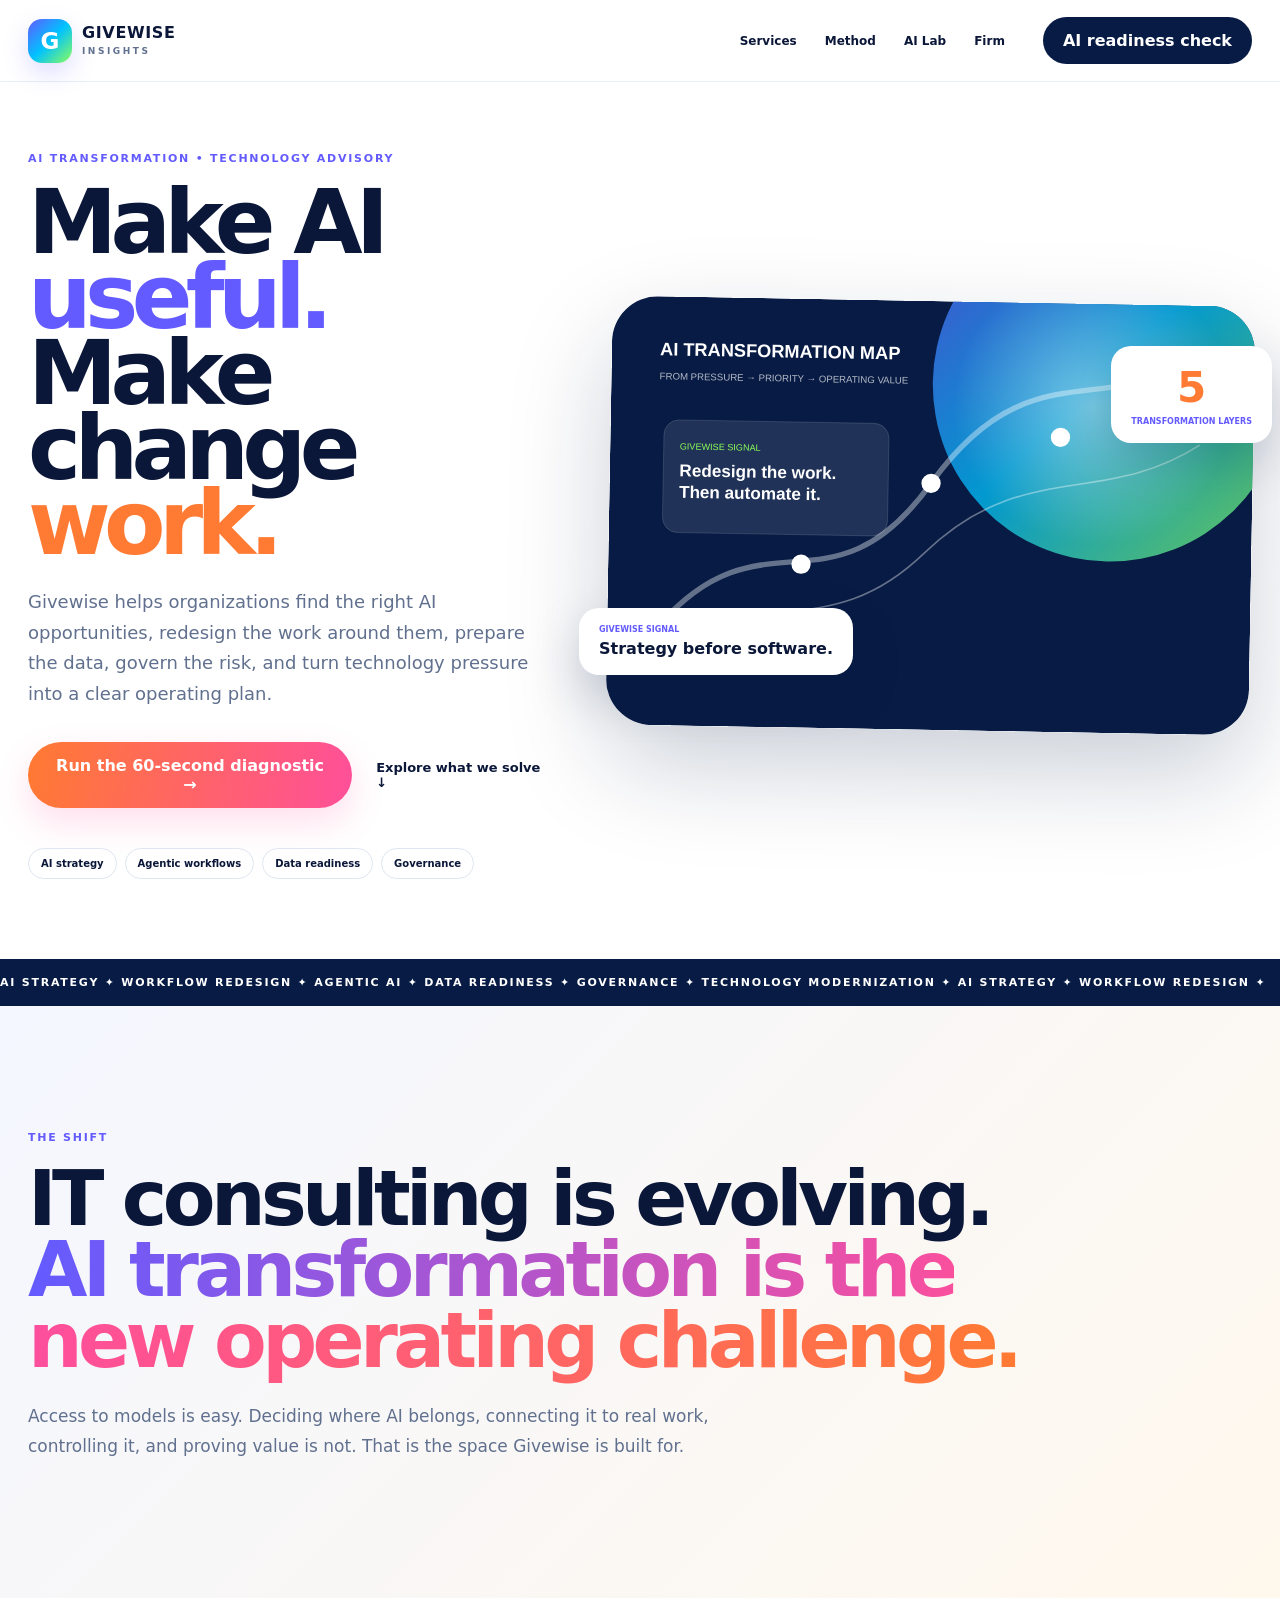
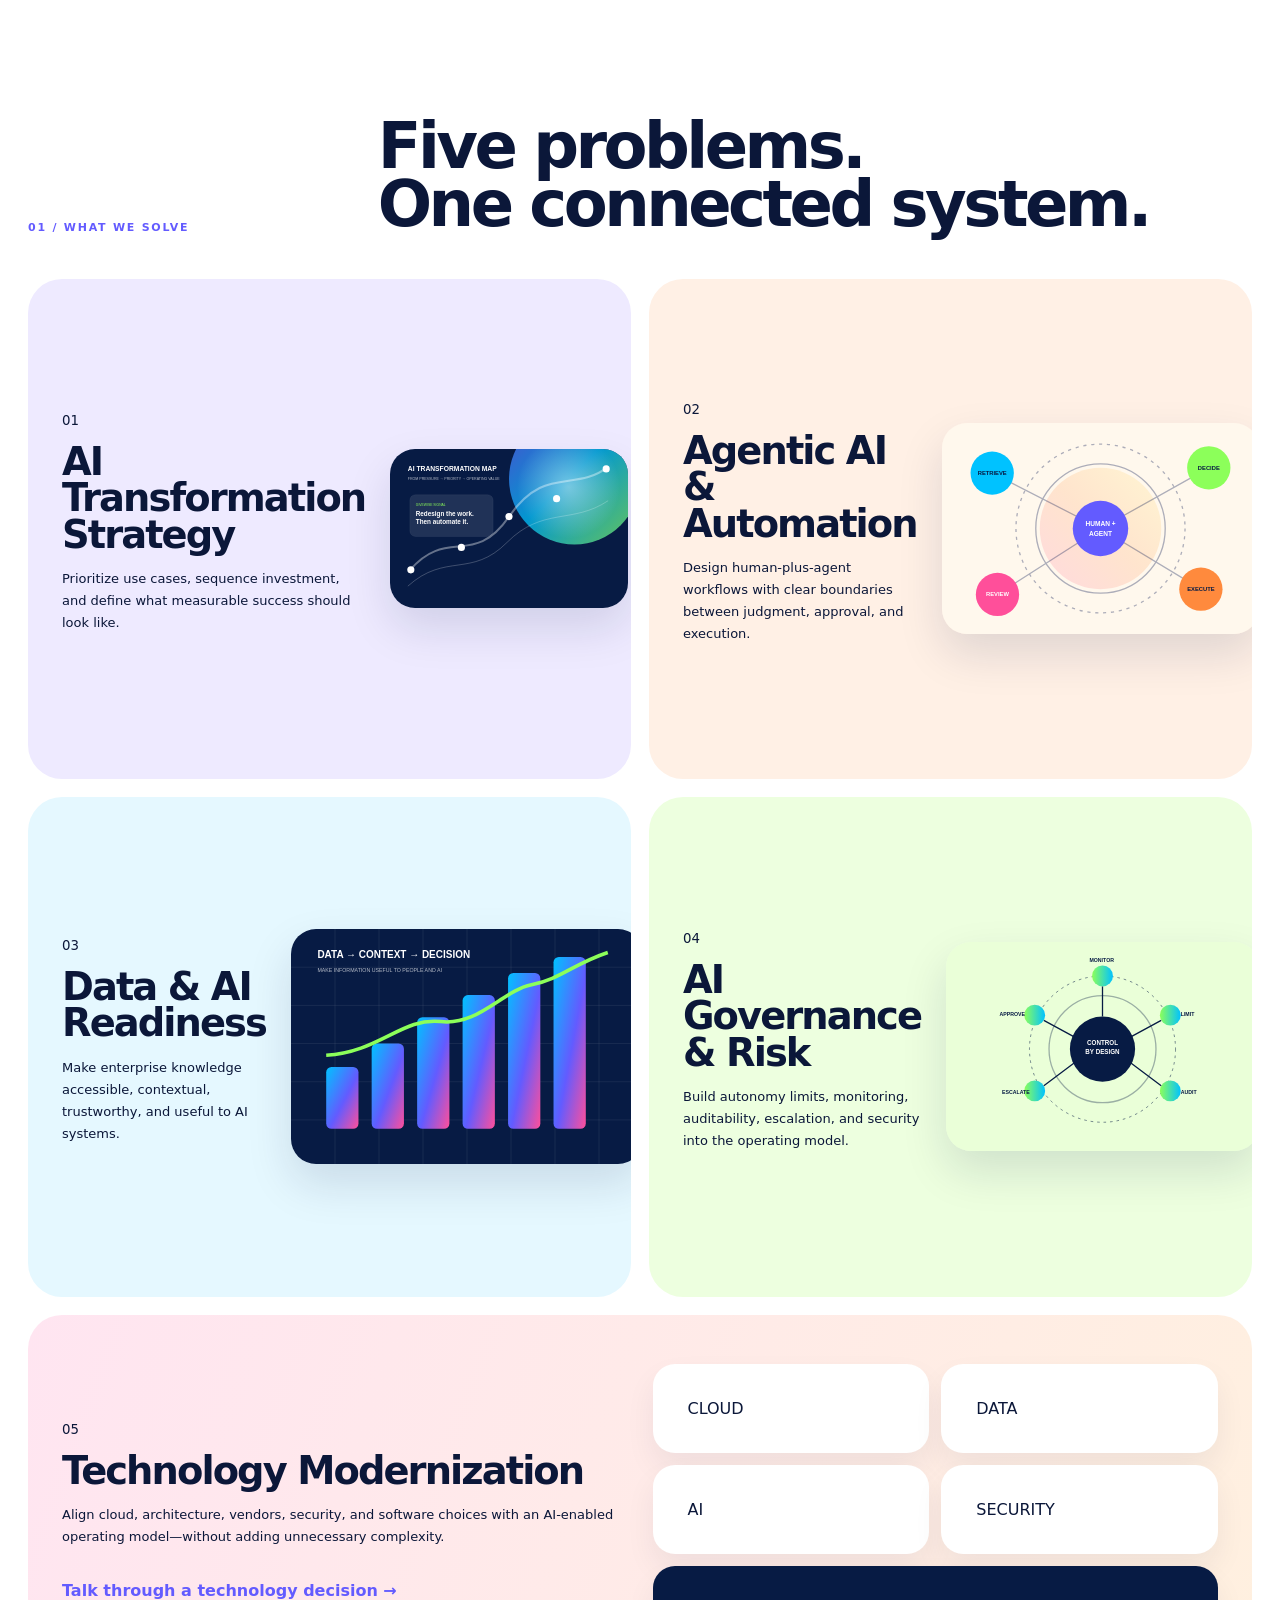
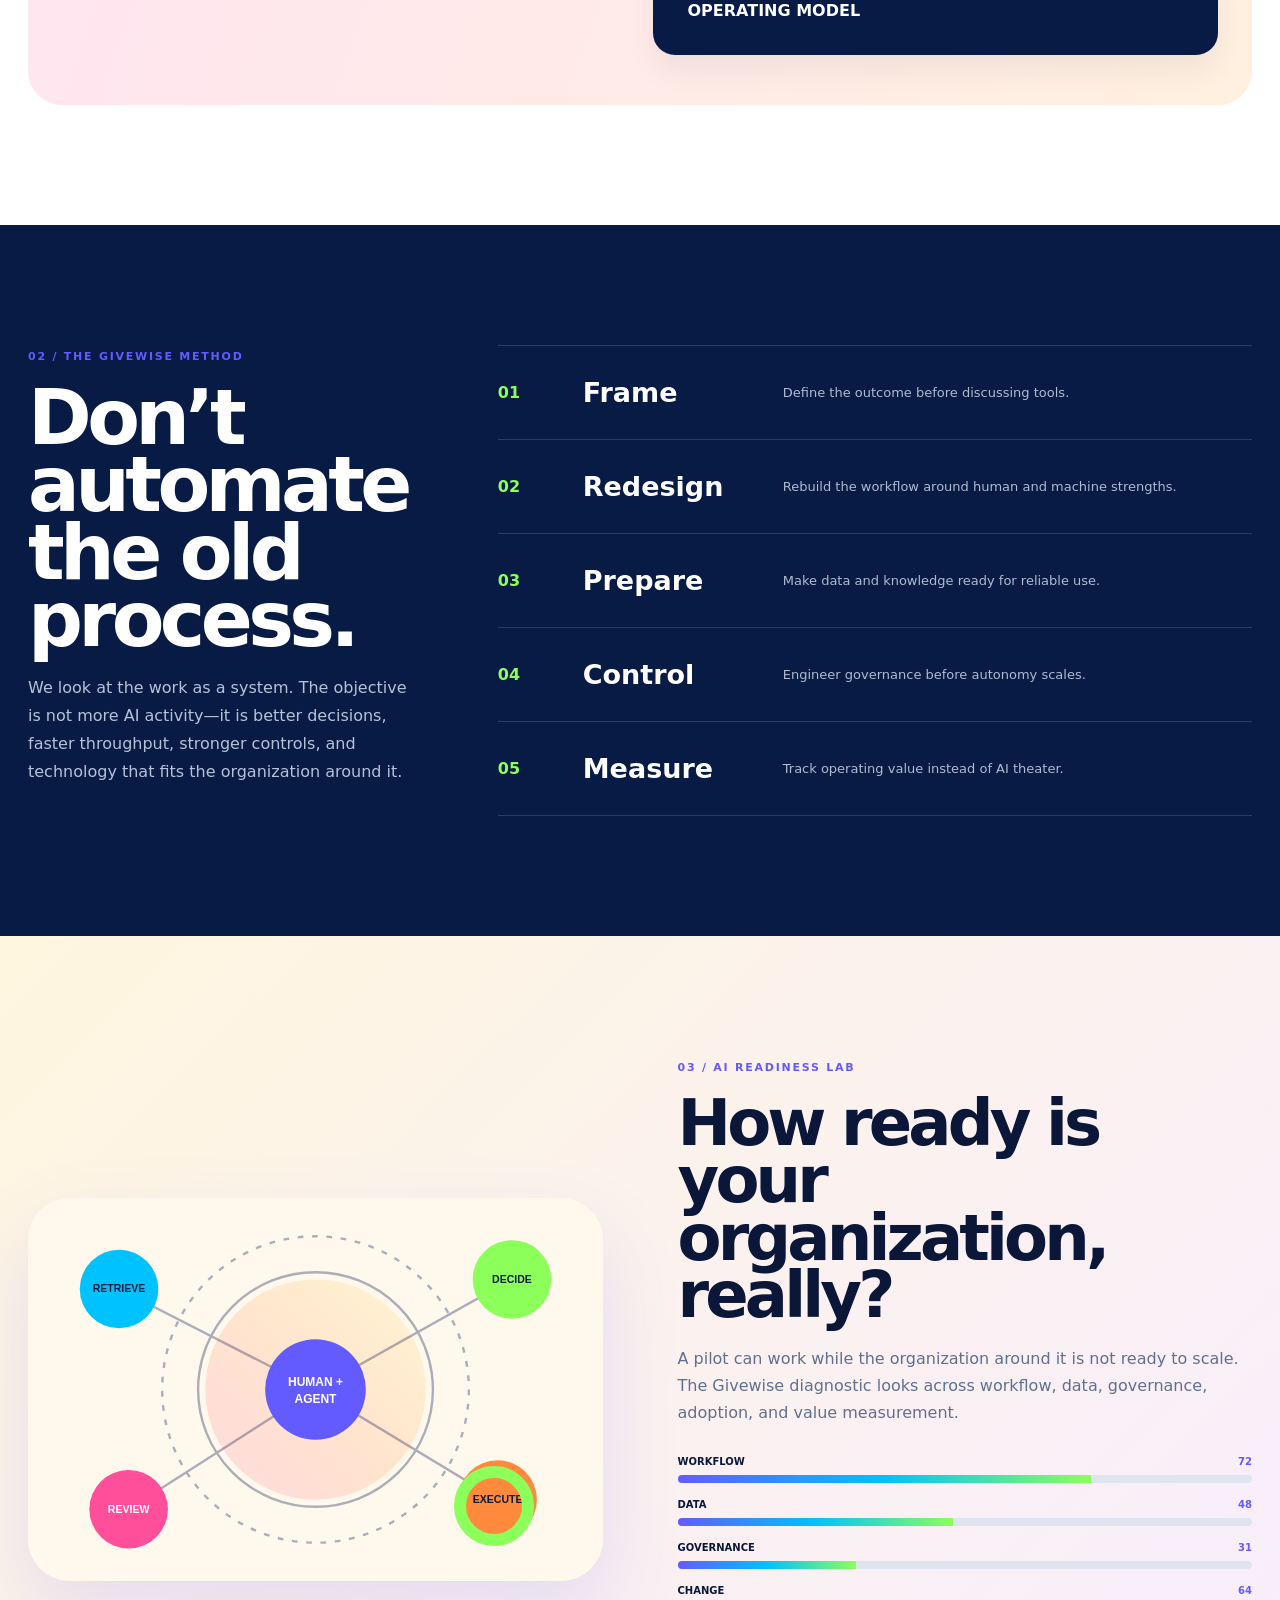
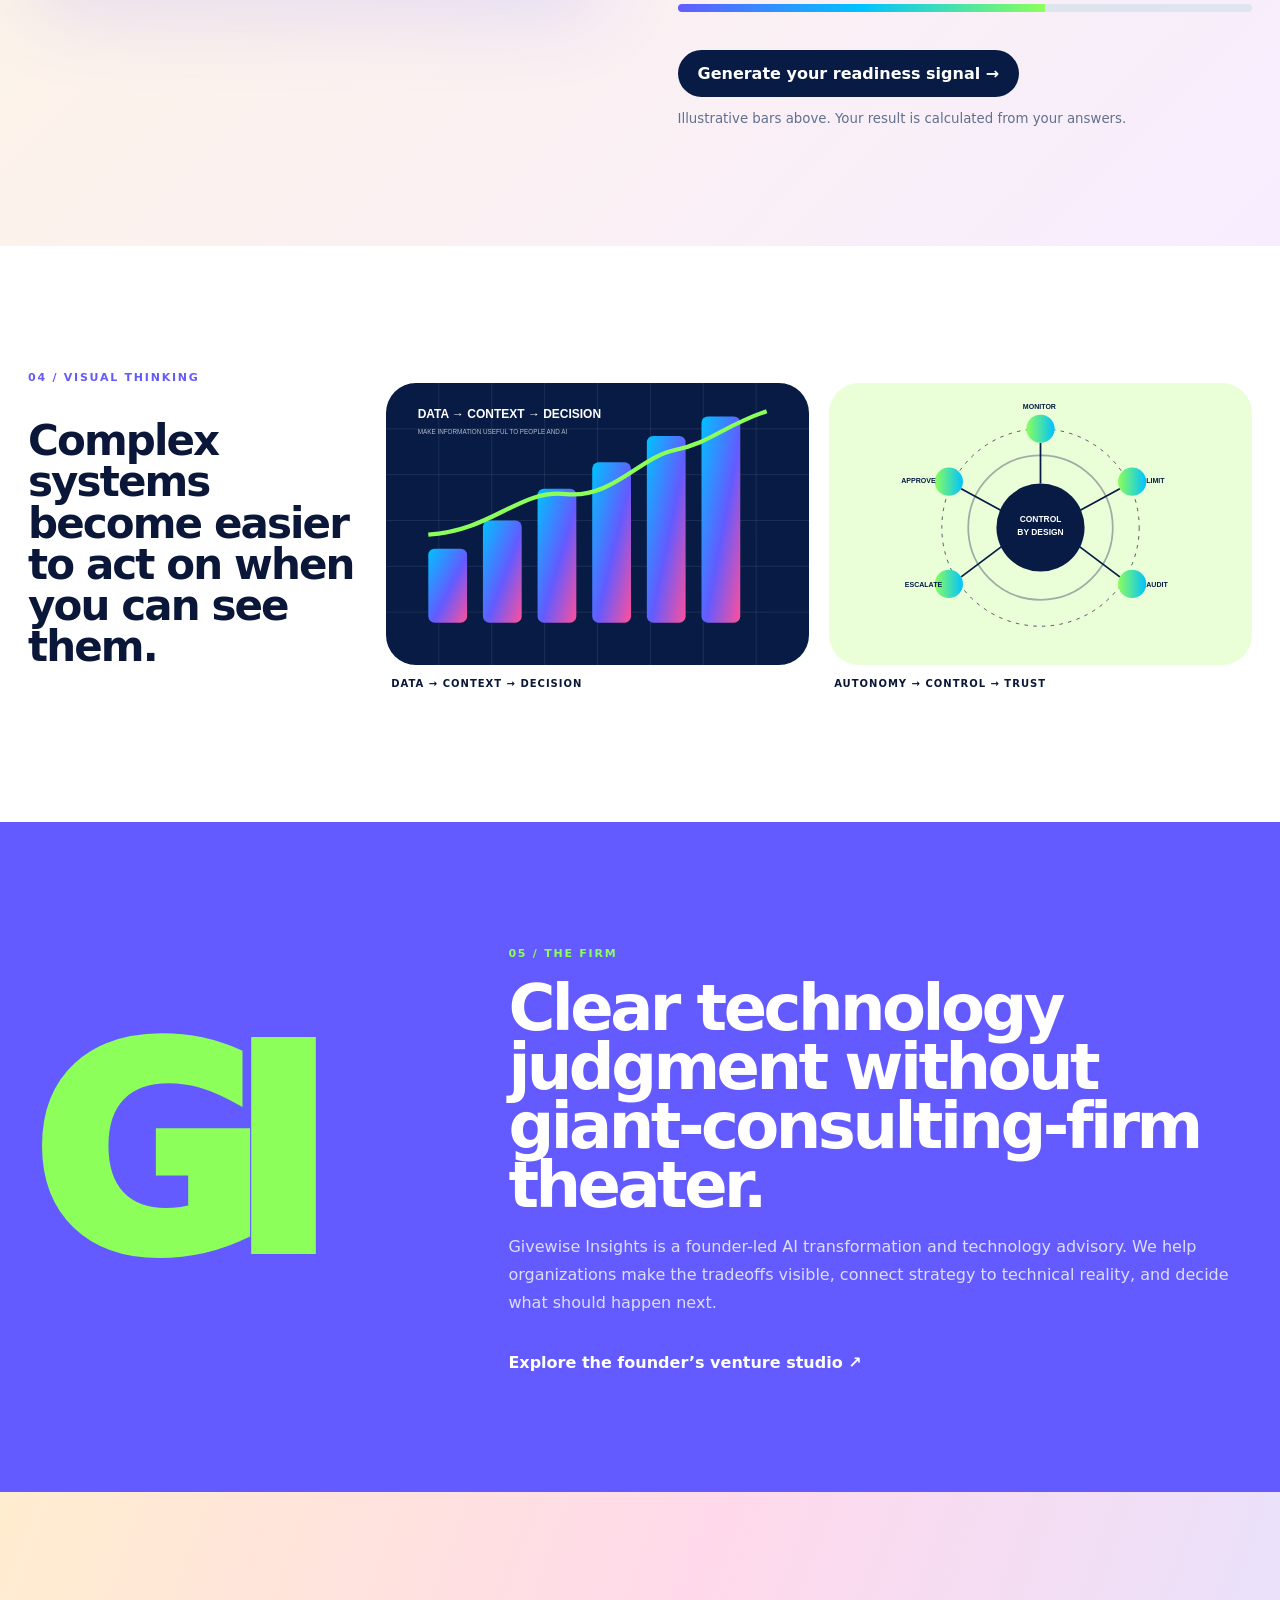
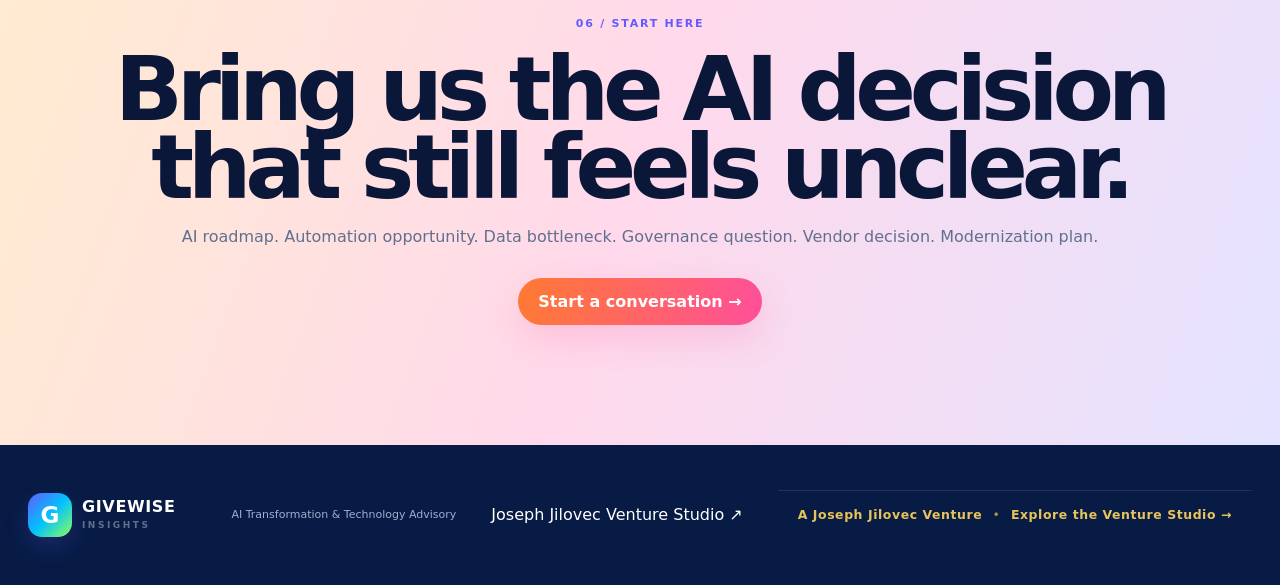
==== commit 626819e1: "Move venture studio navigation to footer bottom" ====
--- a/index.html
+++ b/index.html
@@ -1,3 +1,3 @@
 <!doctype html><html lang="en"><head><meta charset="utf-8"><meta name="viewport" content="width=device-width,initial-scale=1"><meta name="description" content="Givewise Insights helps organizations turn AI pressure into practical operating advantage through strategy, workflow redesign, data readiness, governance, and technology modernization."><meta name="theme-color" content="#ffffff"><title>Givewise Insights — AI Transformation & Technology Advisory</title><link rel="stylesheet" href="styles.css"></head><body><div class="progress" id="scroll-progress"></div><header><a class="brand" href="#top"><b>G</b><span>GIVEWISE<small>INSIGHTS</small></span></a><nav><a href="#services">Services</a><a href="#method">Method</a><a href="#lab">AI Lab</a><a href="#firm">Firm</a></nav><button class="pill" id="open-diagnostic">AI readiness check</button></header><main id="top"><section class="hero"><div class="hero-copy"><div class="eyebrow">AI TRANSFORMATION • TECHNOLOGY ADVISORY</div><h1>Make AI <em>useful.</em><br>Make change <i>work.</i></h1><p>Givewise helps organizations find the right AI opportunities, redesign the work around them, prepare the data, govern the risk, and turn technology pressure into a clear operating plan.</p><div class="actions"><button class="cta" id="hero-diagnostic">Run the 60-second diagnostic →</button><a href="#services">Explore what we solve ↓</a></div><div class="chips"><span>AI strategy</span><span>Agentic workflows</span><span>Data readiness</span><span>Governance</span></div></div><div class="hero-art"><img src="assets/visual-strategy.svg" alt="Colorful AI transformation strategy map"><div class="float-card one"><small>GIVEWISE SIGNAL</small><b>Strategy before software.</b></div><div class="float-card two"><b>5</b><small>TRANSFORMATION LAYERS</small></div></div></section><div class="ticker"><div>AI STRATEGY ✦ WORKFLOW REDESIGN ✦ AGENTIC AI ✦ DATA READINESS ✦ GOVERNANCE ✦ TECHNOLOGY MODERNIZATION ✦ AI STRATEGY ✦ WORKFLOW REDESIGN ✦</div></div><section class="intro"><span>THE SHIFT</span><h2>IT consulting is evolving.<br><em>AI transformation is the new operating challenge.</em></h2><p>Access to models is easy. Deciding where AI belongs, connecting it to real work, controlling it, and proving value is not. That is the space Givewise is built for.</p></section><section class="services" id="services"><div class="section-head"><span>01 / WHAT WE SOLVE</span><h2>Five problems.<br>One connected system.</h2></div><div class="service-grid"><article class="service-card purple"><div><small>01</small><h3>AI Transformation Strategy</h3><p>Prioritize use cases, sequence investment, and define what measurable success should look like.</p></div><img src="assets/visual-strategy.svg" alt="AI transformation roadmap"></article><article class="service-card orange"><div><small>02</small><h3>Agentic AI & Automation</h3><p>Design human-plus-agent workflows with clear boundaries between judgment, approval, and execution.</p></div><img src="assets/visual-agents.svg" alt="Human and AI agent workflow"></article><article class="service-card blue"><div><small>03</small><h3>Data & AI Readiness</h3><p>Make enterprise knowledge accessible, contextual, trustworthy, and useful to AI systems.</p></div><img src="assets/visual-data.svg" alt="Data readiness visualization"></article><article class="service-card green"><div><small>04</small><h3>AI Governance & Risk</h3><p>Build autonomy limits, monitoring, auditability, escalation, and security into the operating model.</p></div><img src="assets/visual-governance.svg" alt="AI governance control model"></article><article class="service-card pink wide"><div><small>05</small><h3>Technology Modernization</h3><p>Align cloud, architecture, vendors, security, and software choices with an AI-enabled operating model—without adding unnecessary complexity.</p><a href="#contact">Talk through a technology decision →</a></div><div class="modern-viz"><span>CLOUD</span><span>DATA</span><span>AI</span><span>SECURITY</span><b>OPERATING MODEL</b></div></article></div></section><section class="method" id="method"><div class="method-copy"><span>02 / THE GIVEWISE METHOD</span><h2>Don’t automate<br>the old process.</h2><p>We look at the work as a system. The objective is not more AI activity—it is better decisions, faster throughput, stronger controls, and technology that fits the organization around it.</p></div><div class="steps"><article><b>01</b><h3>Frame</h3><p>Define the outcome before discussing tools.</p></article><article><b>02</b><h3>Redesign</h3><p>Rebuild the workflow around human and machine strengths.</p></article><article><b>03</b><h3>Prepare</h3><p>Make data and knowledge ready for reliable use.</p></article><article><b>04</b><h3>Control</h3><p>Engineer governance before autonomy scales.</p></article><article><b>05</b><h3>Measure</h3><p>Track operating value instead of AI theater.</p></article></div></section><section class="lab" id="lab"><div class="lab-art"><img src="assets/visual-agents.svg" alt="Agentic AI operating model"><div class="pulse"></div></div><div class="lab-copy"><span>03 / AI READINESS LAB</span><h2>How ready is your organization, really?</h2><p>A pilot can work while the organization around it is not ready to scale. The Givewise diagnostic looks across workflow, data, governance, adoption, and value measurement.</p><div class="meter"><label>WORKFLOW <i>72</i></label><b><span style="width:72%"></span></b><label>DATA <i>48</i></label><b><span style="width:48%"></span></b><label>GOVERNANCE <i>31</i></label><b><span style="width:31%"></span></b><label>CHANGE <i>64</i></label><b><span style="width:64%"></span></b></div><button class="cta dark" id="lab-diagnostic">Generate your readiness signal →</button><small class="note">Illustrative bars above. Your result is calculated from your answers.</small></div></section><section class="gallery"><div><span>04 / VISUAL THINKING</span><h2>Complex systems become easier to act on when you can see them.</h2></div><figure><img src="assets/visual-data.svg" alt="Data decision system"><figcaption>DATA → CONTEXT → DECISION</figcaption></figure><figure><img src="assets/visual-governance.svg" alt="AI control architecture"><figcaption>AUTONOMY → CONTROL → TRUST</figcaption></figure></section><section class="firm" id="firm"><div class="gi">GI</div><div><span>05 / THE FIRM</span><h2>Clear technology judgment without giant-consulting-firm theater.</h2><p>Givewise Insights is a founder-led AI transformation and technology advisory. We help organizations make the tradeoffs visible, connect strategy to technical reality, and decide what should happen next.</p><a href="https://www.josephjilovec.com/" target="_blank" rel="noreferrer">Explore the founder’s venture studio ↗</a></div></section><section class="contact" id="contact"><span>06 / START HERE</span><h2>Bring us the AI decision<br>that still feels unclear.</h2><p>AI roadmap. Automation opportunity. Data bottleneck. Governance question. Vendor decision. Modernization plan.</p><a class="cta" href="mailto:realjjemail@gmail.com">Start a conversation →</a></section></main><footer>
-<div class="jj-venture-nav" style="margin:0 auto 1.5rem;padding:1rem 0;text-align:center;font-size:.78rem;letter-spacing:.04em;opacity:.78"><a href="https://www.josephjilovec.com/ventures" style="color:inherit;text-decoration:none">A Joseph Jilovec Venture</a><span aria-hidden="true" style="margin:0 .6rem">·</span><a href="https://www.josephjilovec.com/ventures" style="color:inherit;text-decoration:none;font-weight:600">Explore the Venture Studio →</a></div>
-<a class="brand" href="#top"><b>G</b><span>GIVEWISE<small>INSIGHTS</small></span></a><p>AI Transformation & Technology Advisory</p><a href="https://www.josephjilovec.com/" target="_blank" rel="noreferrer">Joseph Jilovec Venture Studio ↗</a></footer><div class="modal" id="diagnostic-backdrop" hidden><div class="modal-card"><button id="close-diagnostic" class="close">×</button><div class="modal-progress"><span id="diagnostic-progress-bar"></span></div><div id="diagnostic-stage"></div></div></div><script src="script.js"></script></body></html>+<a class="brand" href="#top"><b>G</b><span>GIVEWISE<small>INSIGHTS</small></span></a><p>AI Transformation & Technology Advisory</p><a href="https://www.josephjilovec.com/" target="_blank" rel="noreferrer">Joseph Jilovec Venture Studio ↗</a><div class="jj-venture-nav" style="border-top:1px solid rgba(255,255,255,.10);padding:1rem 1.25rem 1.15rem;text-align:center;font-size:.78rem;letter-spacing:.045em"><a href="https://www.josephjilovec.com/ventures" style="color:#E7C45A;text-decoration:none;font-weight:700">A Joseph Jilovec Venture</a><span aria-hidden="true" style="color:#E7C45A;margin:0 .65rem;opacity:.7">•</span><a href="https://www.josephjilovec.com/ventures" style="color:#E7C45A;text-decoration:none;font-weight:800">Explore the Venture Studio →</a></div>
+</footer><div class="modal" id="diagnostic-backdrop" hidden><div class="modal-card"><button id="close-diagnostic" class="close">×</button><div class="modal-progress"><span id="diagnostic-progress-bar"></span></div><div id="diagnostic-stage"></div></div></div><script src="script.js"></script></body></html>
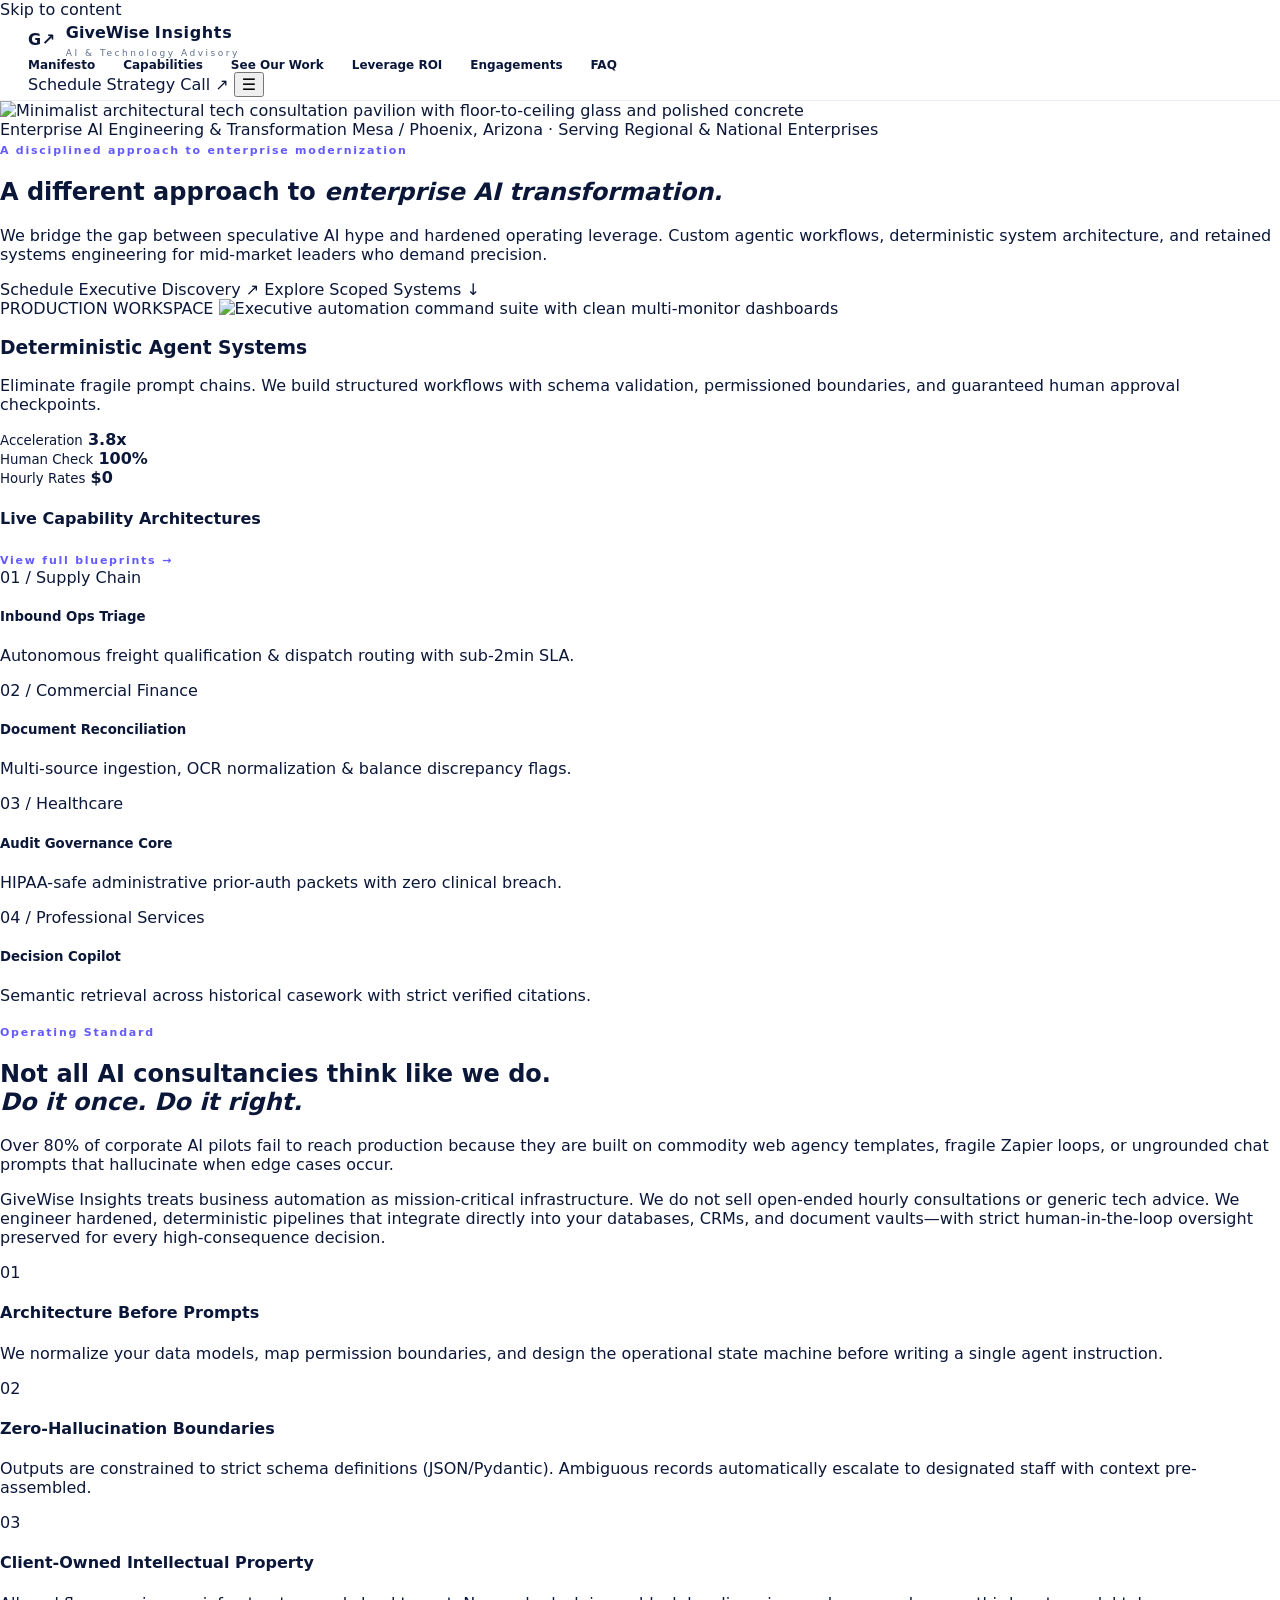
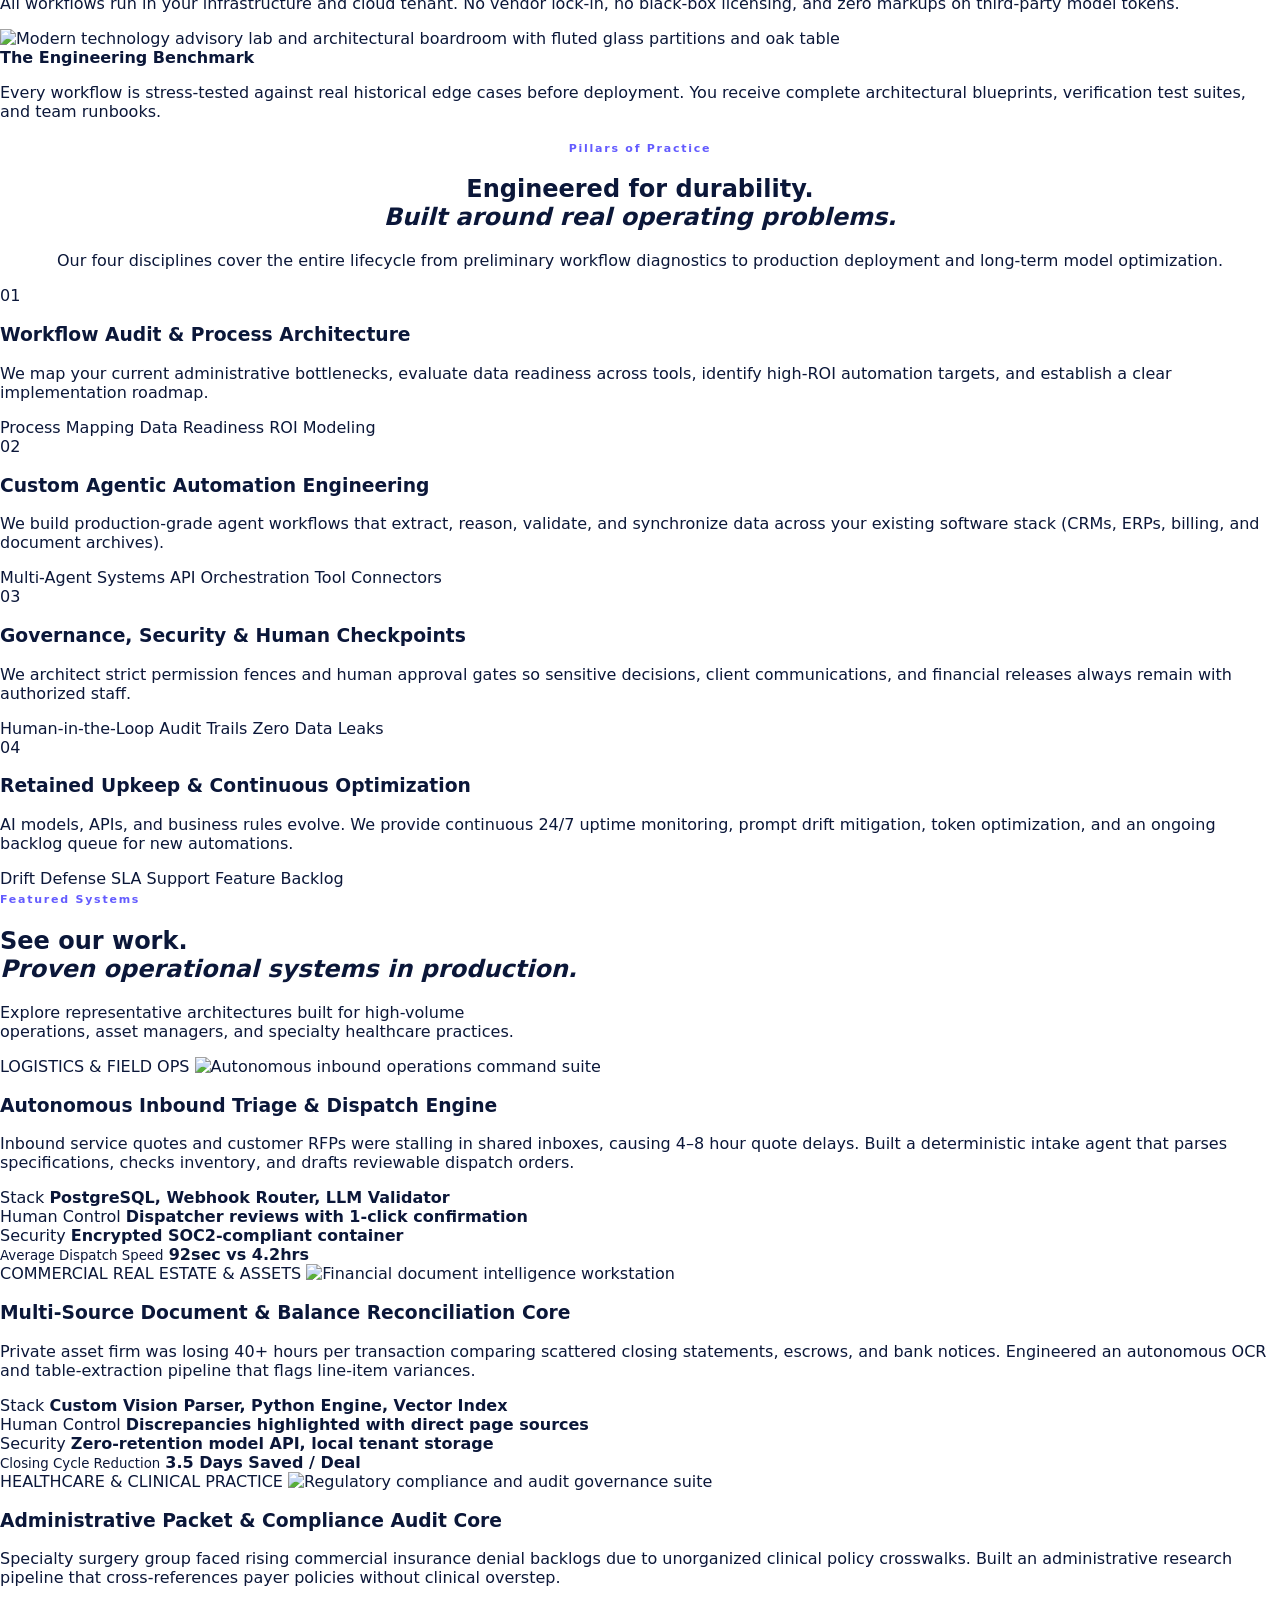
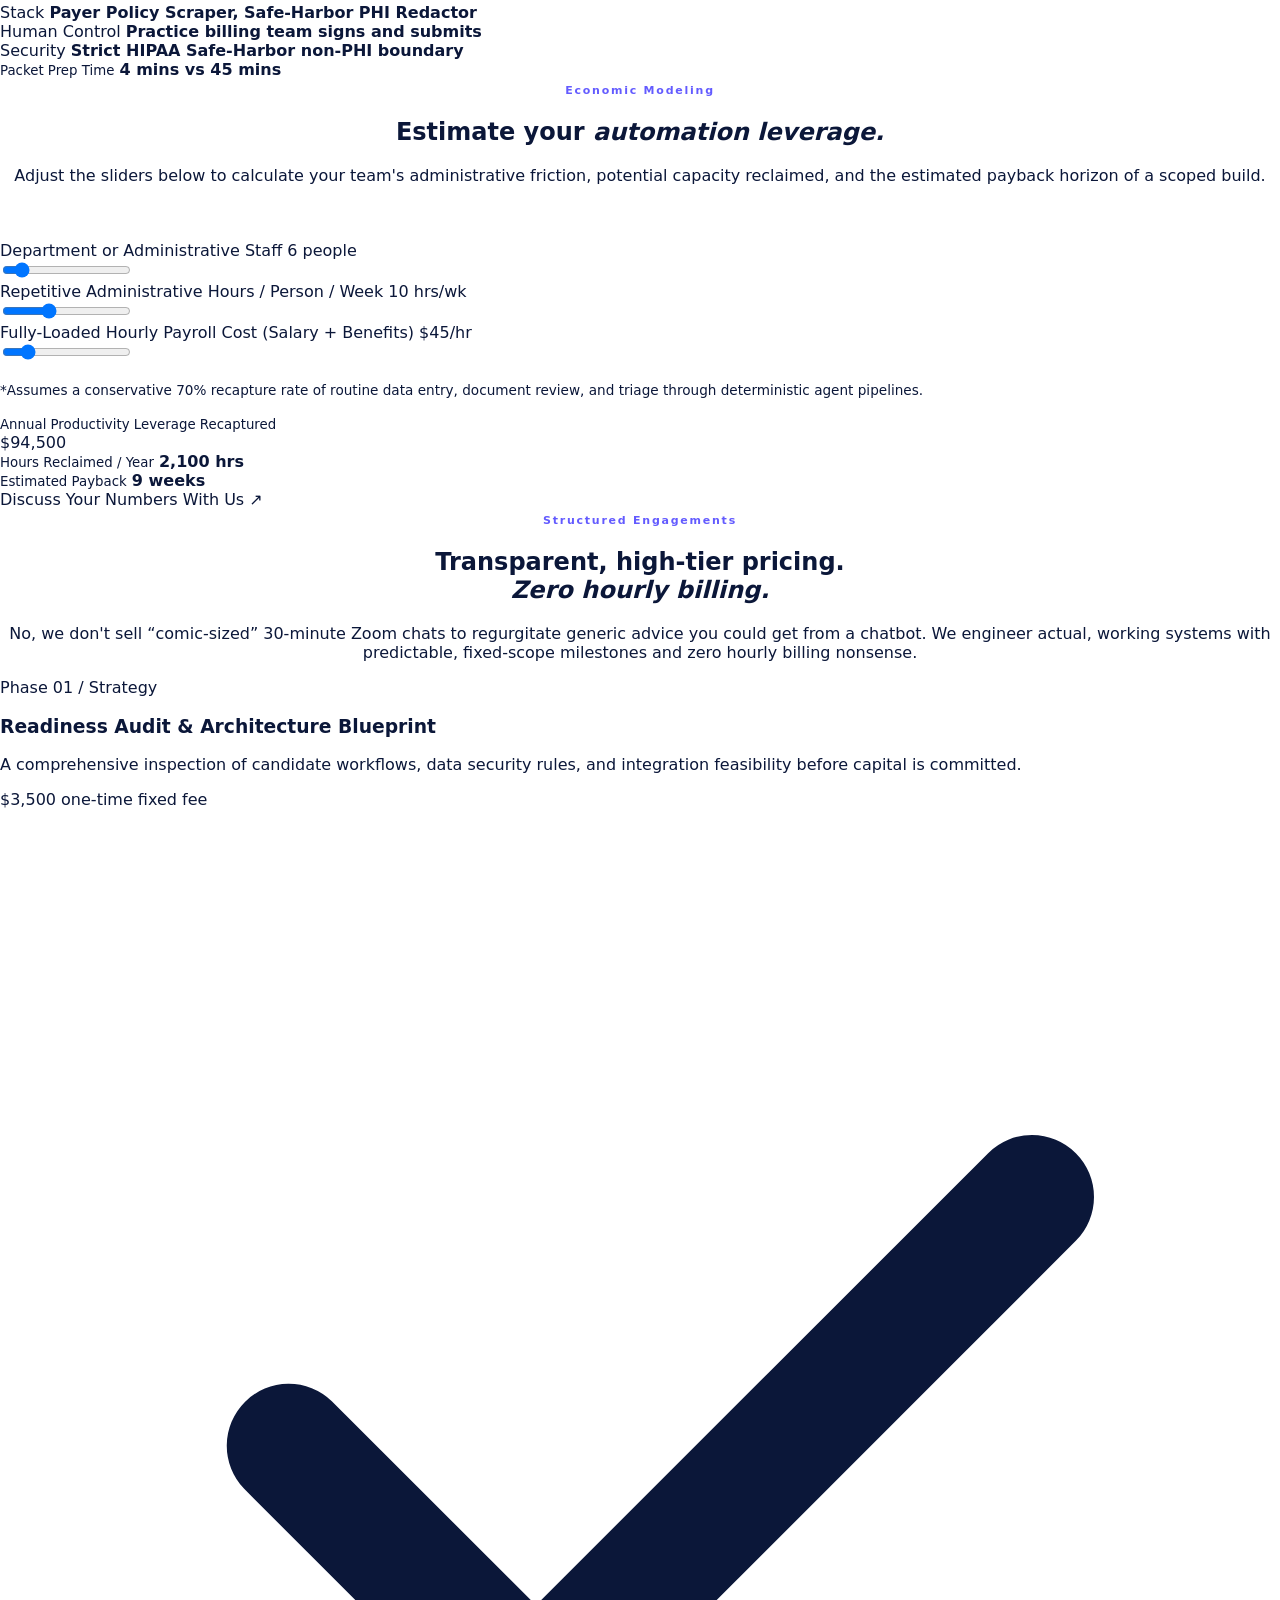
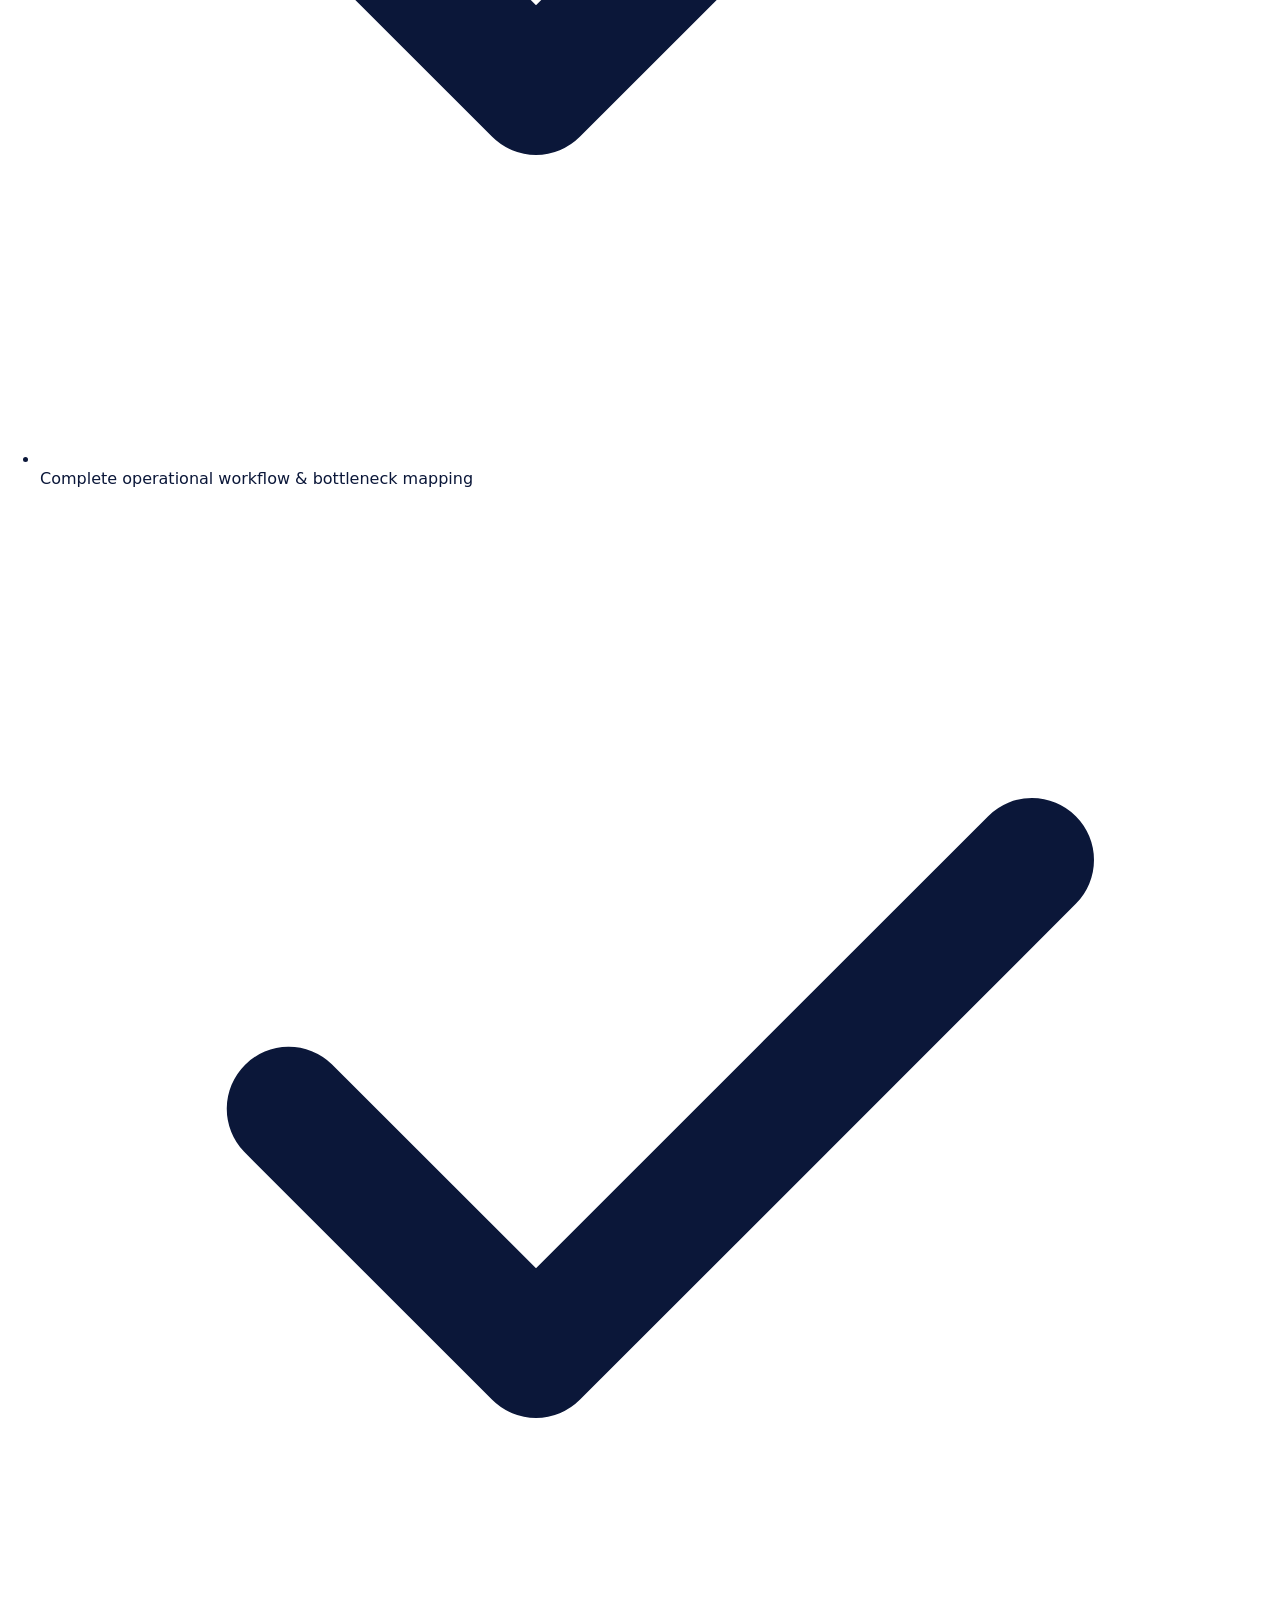
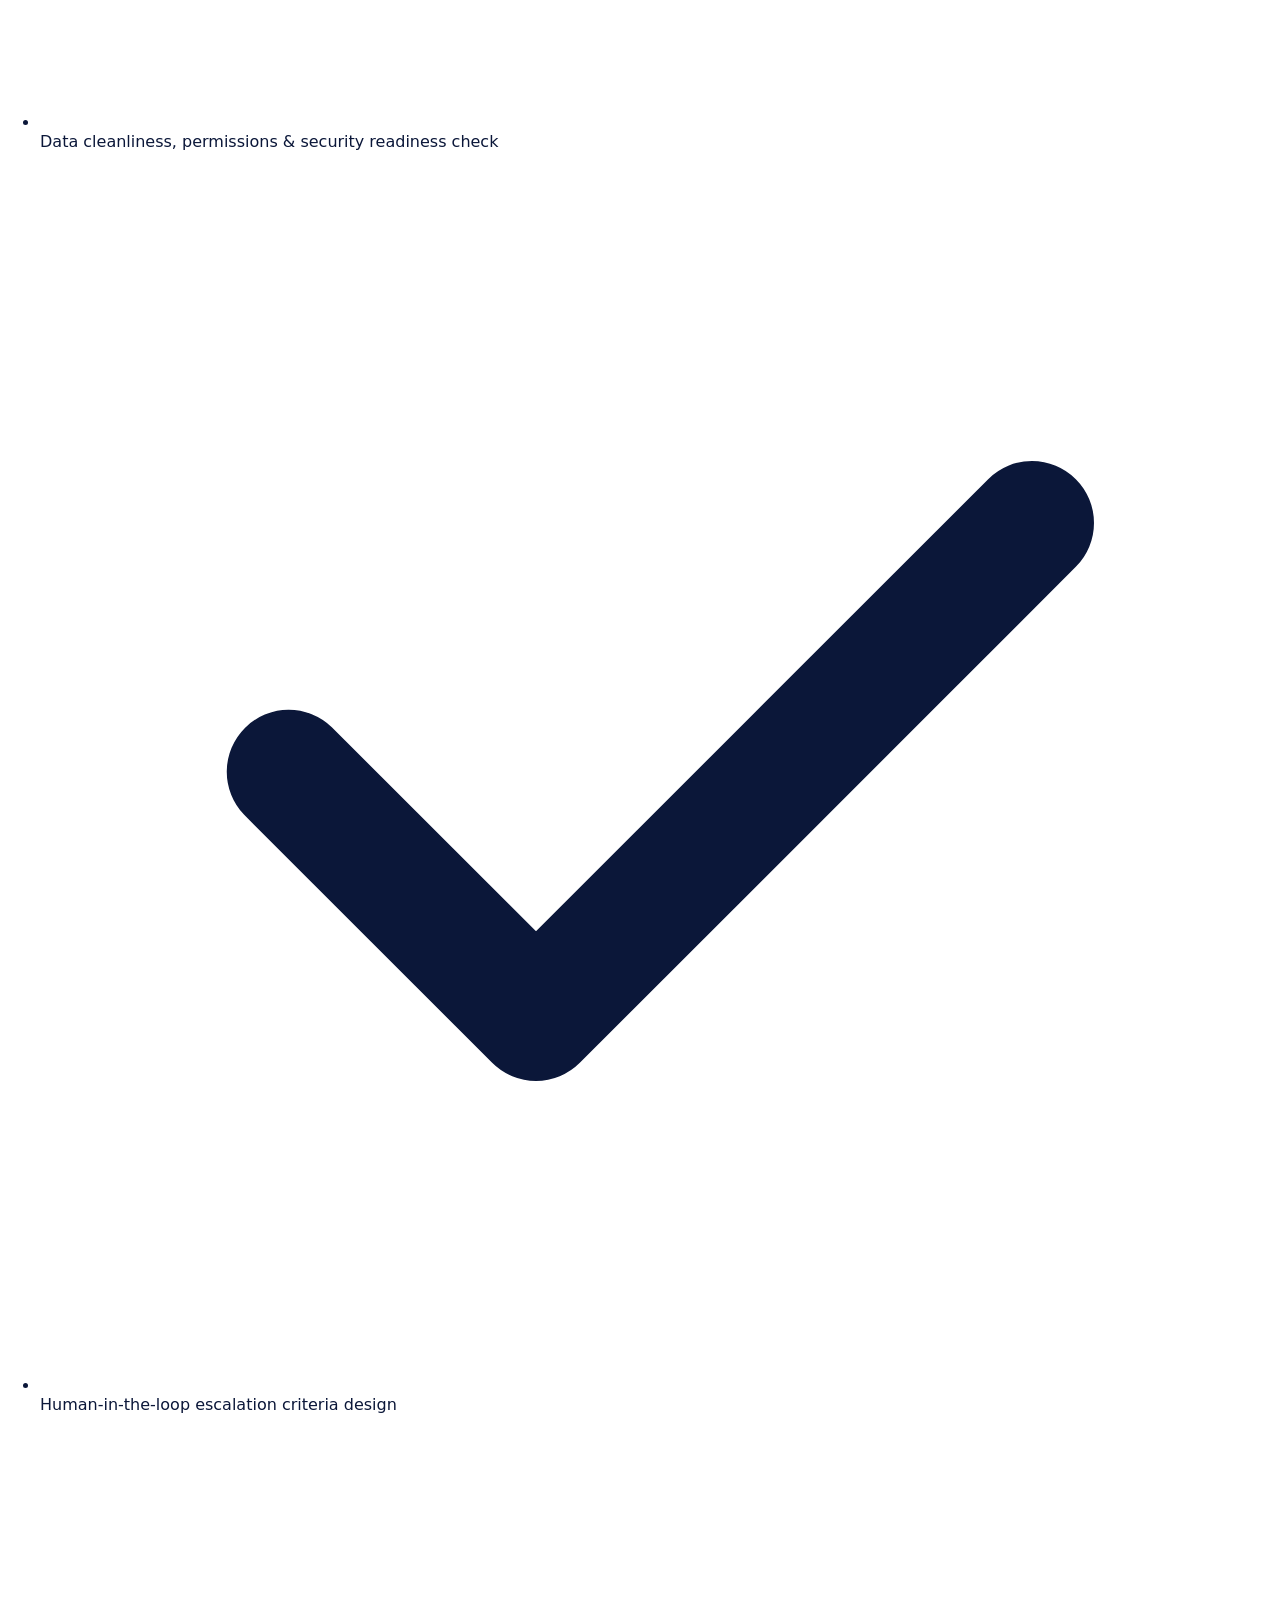
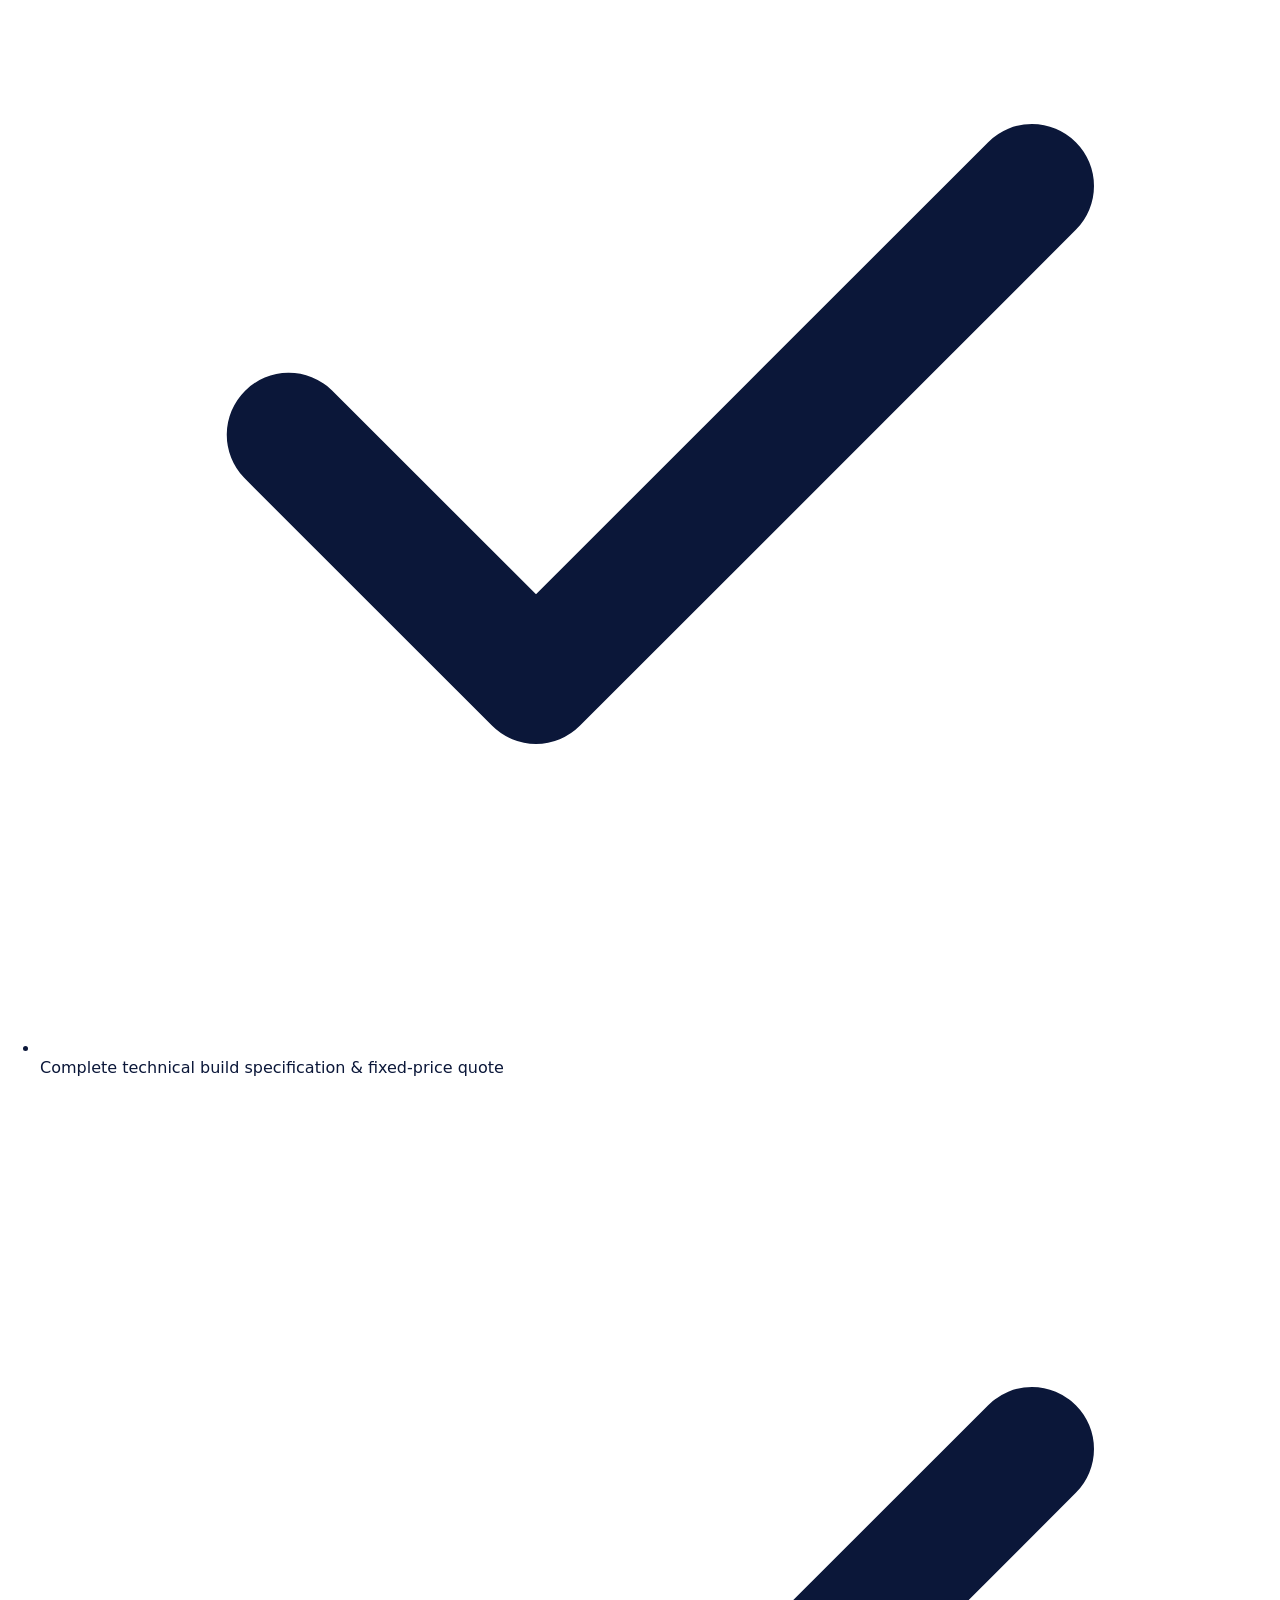
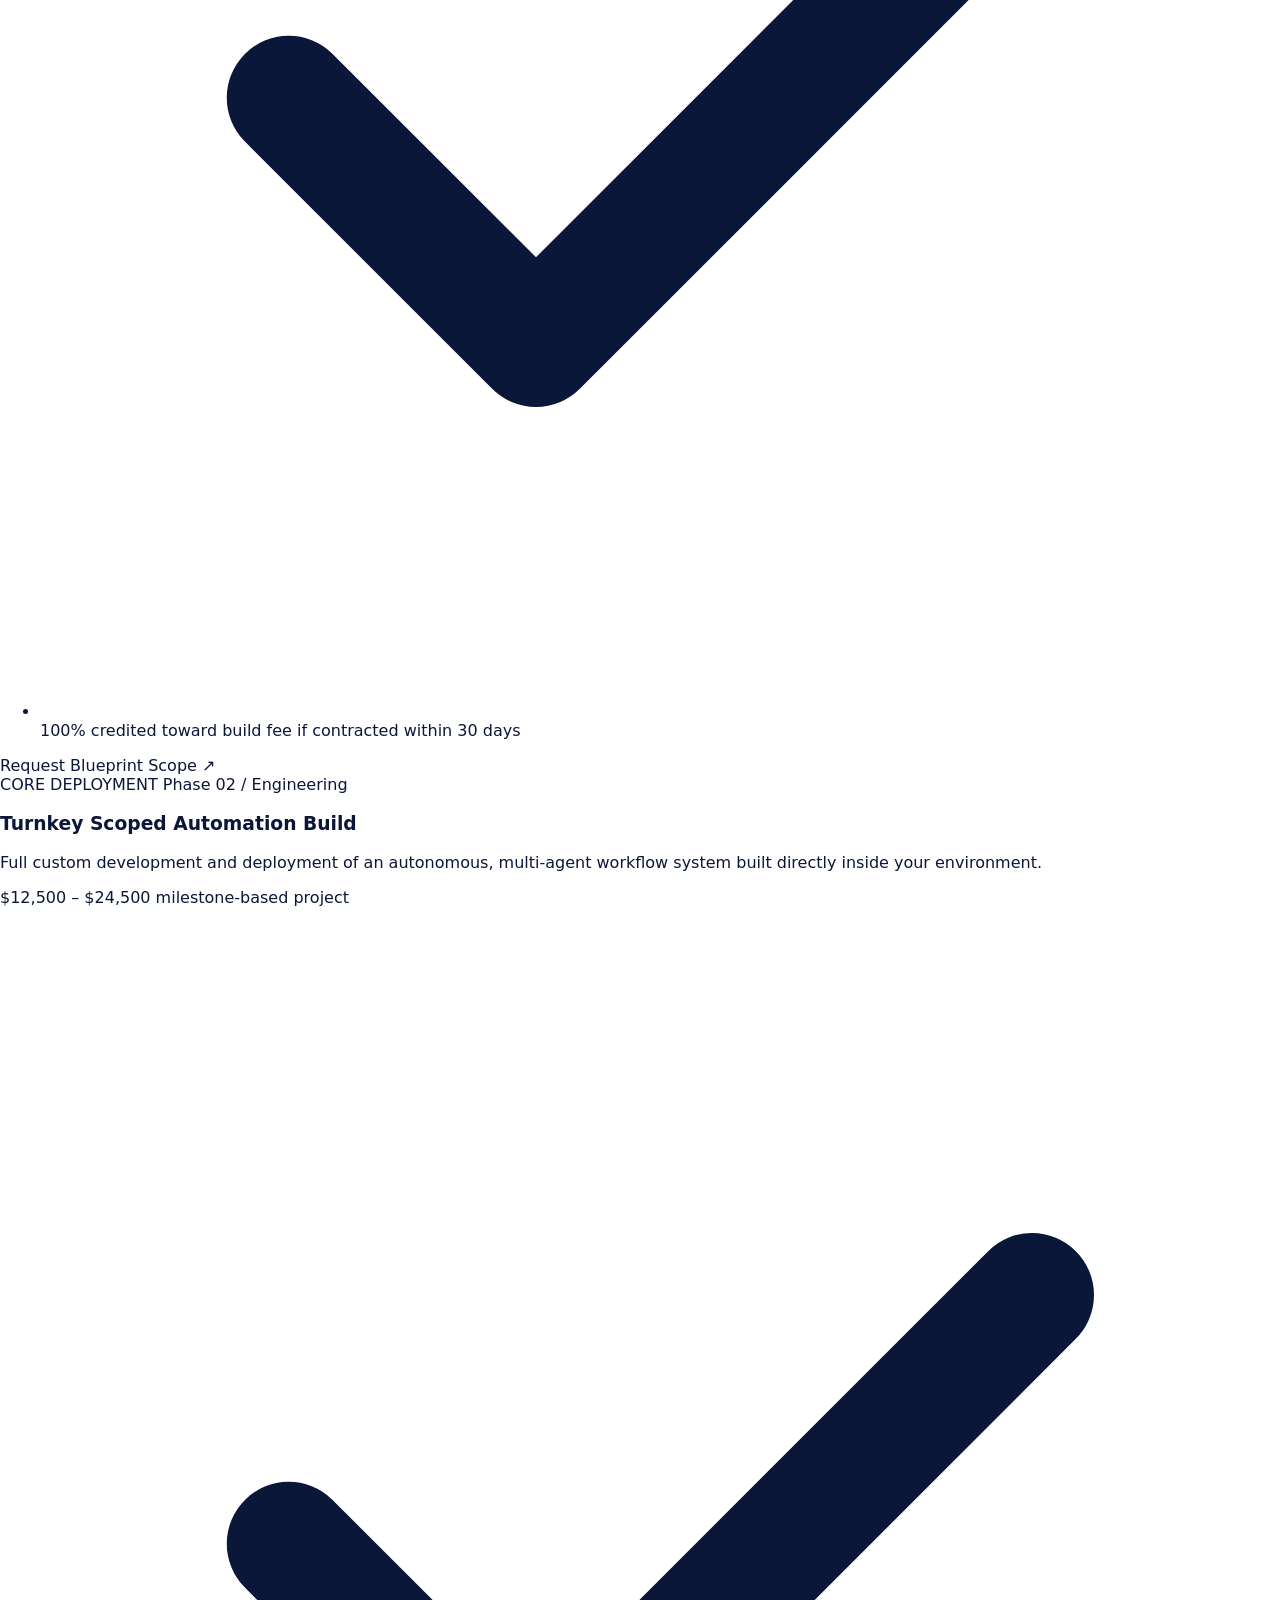
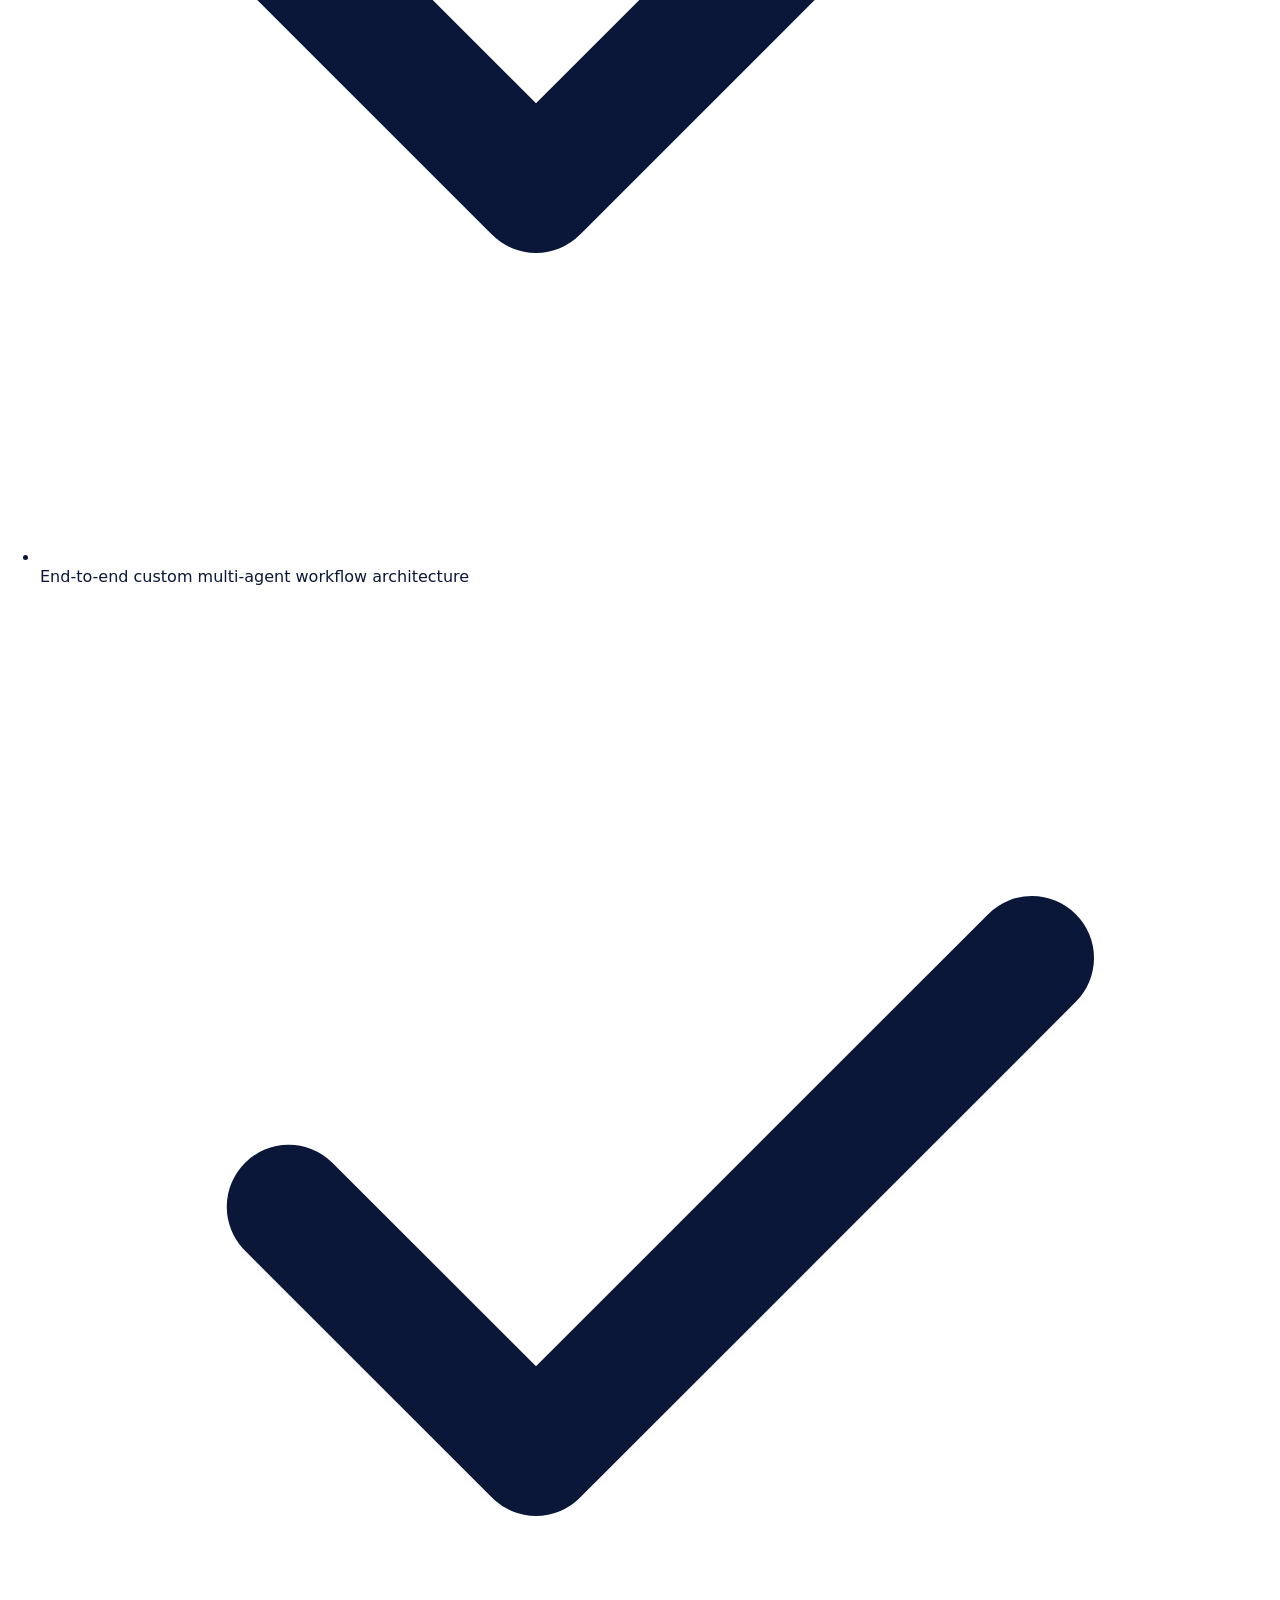
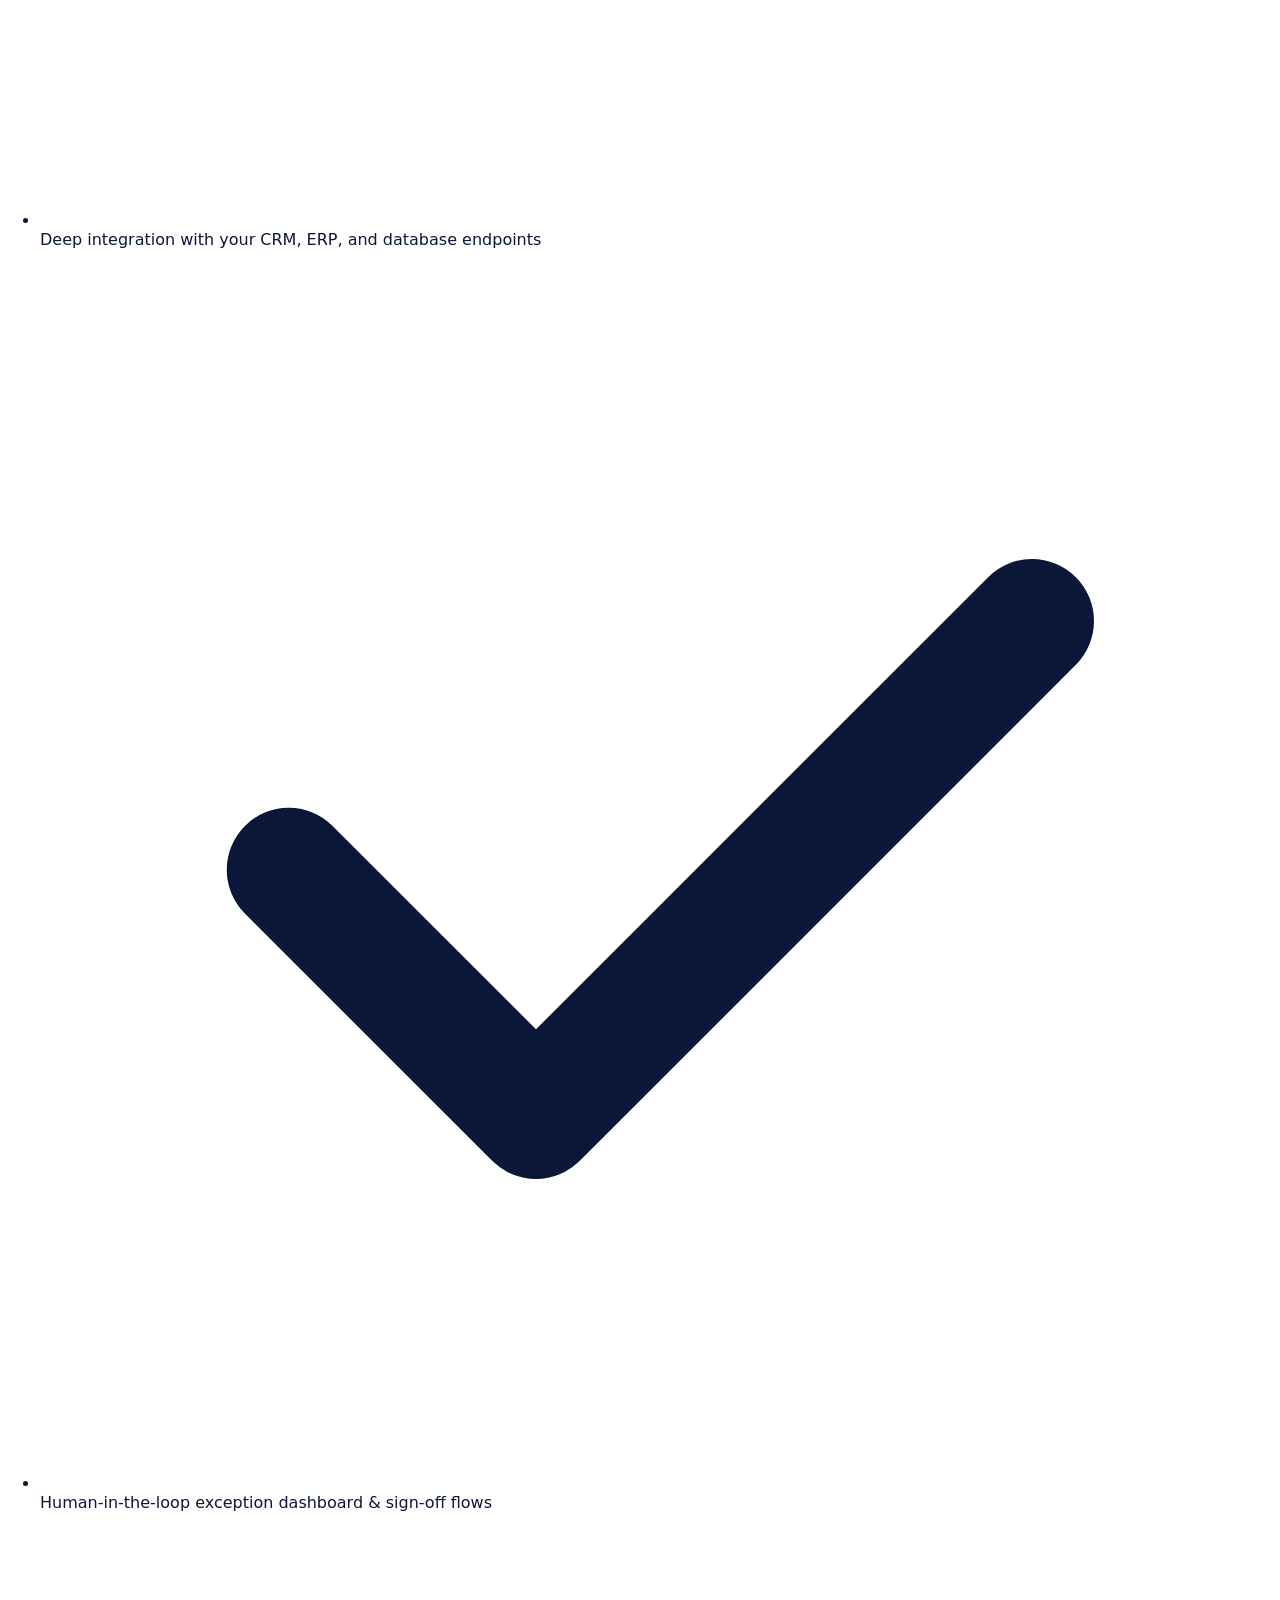
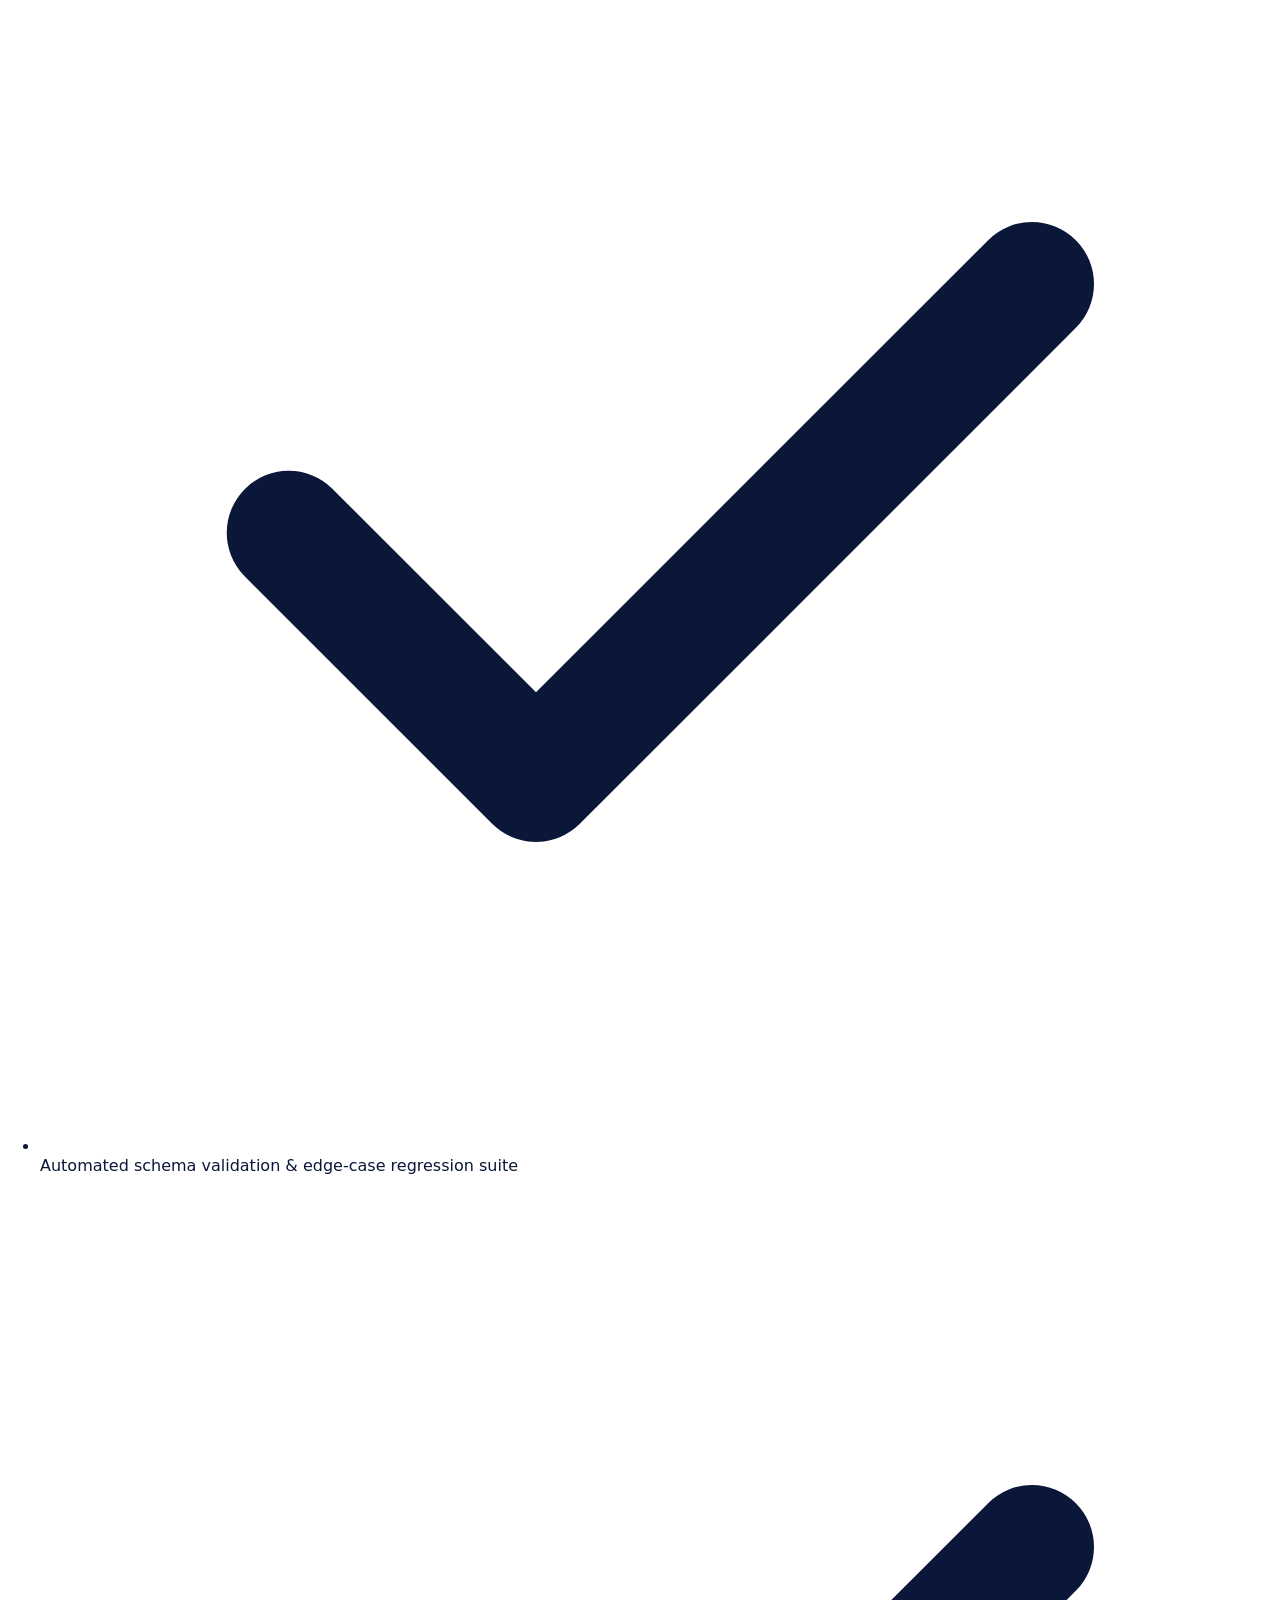
==== commit 22efa876: "Migrate branding and domain configuration to Summit Hill Holdings" ====
--- a/index.html
+++ b/index.html
@@ -1,3 +1,924 @@
-<!doctype html><html lang="en"><head><meta charset="utf-8"><meta name="viewport" content="width=device-width,initial-scale=1"><meta name="description" content="Givewise Insights helps organizations turn AI pressure into practical operating advantage through strategy, workflow redesign, data readiness, governance, and technology modernization."><meta name="theme-color" content="#ffffff"><title>Givewise Insights — AI Transformation & Technology Advisory</title><link rel="stylesheet" href="styles.css"></head><body><div class="progress" id="scroll-progress"></div><header><a class="brand" href="#top"><b>G</b><span>GIVEWISE<small>INSIGHTS</small></span></a><nav><a href="#services">Services</a><a href="#method">Method</a><a href="#lab">AI Lab</a><a href="#firm">Firm</a></nav><button class="pill" id="open-diagnostic">AI readiness check</button></header><main id="top"><section class="hero"><div class="hero-copy"><div class="eyebrow">AI TRANSFORMATION • TECHNOLOGY ADVISORY</div><h1>Make AI <em>useful.</em><br>Make change <i>work.</i></h1><p>Givewise helps organizations find the right AI opportunities, redesign the work around them, prepare the data, govern the risk, and turn technology pressure into a clear operating plan.</p><div class="actions"><button class="cta" id="hero-diagnostic">Run the 60-second diagnostic →</button><a href="#services">Explore what we solve ↓</a></div><div class="chips"><span>AI strategy</span><span>Agentic workflows</span><span>Data readiness</span><span>Governance</span></div></div><div class="hero-art"><img src="assets/visual-strategy.svg" alt="Colorful AI transformation strategy map"><div class="float-card one"><small>GIVEWISE SIGNAL</small><b>Strategy before software.</b></div><div class="float-card two"><b>5</b><small>TRANSFORMATION LAYERS</small></div></div></section><div class="ticker"><div>AI STRATEGY ✦ WORKFLOW REDESIGN ✦ AGENTIC AI ✦ DATA READINESS ✦ GOVERNANCE ✦ TECHNOLOGY MODERNIZATION ✦ AI STRATEGY ✦ WORKFLOW REDESIGN ✦</div></div><section class="intro"><span>THE SHIFT</span><h2>IT consulting is evolving.<br><em>AI transformation is the new operating challenge.</em></h2><p>Access to models is easy. Deciding where AI belongs, connecting it to real work, controlling it, and proving value is not. That is the space Givewise is built for.</p></section><section class="services" id="services"><div class="section-head"><span>01 / WHAT WE SOLVE</span><h2>Five problems.<br>One connected system.</h2></div><div class="service-grid"><article class="service-card purple"><div><small>01</small><h3>AI Transformation Strategy</h3><p>Prioritize use cases, sequence investment, and define what measurable success should look like.</p></div><img src="assets/visual-strategy.svg" alt="AI transformation roadmap"></article><article class="service-card orange"><div><small>02</small><h3>Agentic AI & Automation</h3><p>Design human-plus-agent workflows with clear boundaries between judgment, approval, and execution.</p></div><img src="assets/visual-agents.svg" alt="Human and AI agent workflow"></article><article class="service-card blue"><div><small>03</small><h3>Data & AI Readiness</h3><p>Make enterprise knowledge accessible, contextual, trustworthy, and useful to AI systems.</p></div><img src="assets/visual-data.svg" alt="Data readiness visualization"></article><article class="service-card green"><div><small>04</small><h3>AI Governance & Risk</h3><p>Build autonomy limits, monitoring, auditability, escalation, and security into the operating model.</p></div><img src="assets/visual-governance.svg" alt="AI governance control model"></article><article class="service-card pink wide"><div><small>05</small><h3>Technology Modernization</h3><p>Align cloud, architecture, vendors, security, and software choices with an AI-enabled operating model—without adding unnecessary complexity.</p><a href="#contact">Talk through a technology decision →</a></div><div class="modern-viz"><span>CLOUD</span><span>DATA</span><span>AI</span><span>SECURITY</span><b>OPERATING MODEL</b></div></article></div></section><section class="method" id="method"><div class="method-copy"><span>02 / THE GIVEWISE METHOD</span><h2>Don’t automate<br>the old process.</h2><p>We look at the work as a system. The objective is not more AI activity—it is better decisions, faster throughput, stronger controls, and technology that fits the organization around it.</p></div><div class="steps"><article><b>01</b><h3>Frame</h3><p>Define the outcome before discussing tools.</p></article><article><b>02</b><h3>Redesign</h3><p>Rebuild the workflow around human and machine strengths.</p></article><article><b>03</b><h3>Prepare</h3><p>Make data and knowledge ready for reliable use.</p></article><article><b>04</b><h3>Control</h3><p>Engineer governance before autonomy scales.</p></article><article><b>05</b><h3>Measure</h3><p>Track operating value instead of AI theater.</p></article></div></section><section class="lab" id="lab"><div class="lab-art"><img src="assets/visual-agents.svg" alt="Agentic AI operating model"><div class="pulse"></div></div><div class="lab-copy"><span>03 / AI READINESS LAB</span><h2>How ready is your organization, really?</h2><p>A pilot can work while the organization around it is not ready to scale. The Givewise diagnostic looks across workflow, data, governance, adoption, and value measurement.</p><div class="meter"><label>WORKFLOW <i>72</i></label><b><span style="width:72%"></span></b><label>DATA <i>48</i></label><b><span style="width:48%"></span></b><label>GOVERNANCE <i>31</i></label><b><span style="width:31%"></span></b><label>CHANGE <i>64</i></label><b><span style="width:64%"></span></b></div><button class="cta dark" id="lab-diagnostic">Generate your readiness signal →</button><small class="note">Illustrative bars above. Your result is calculated from your answers.</small></div></section><section class="gallery"><div><span>04 / VISUAL THINKING</span><h2>Complex systems become easier to act on when you can see them.</h2></div><figure><img src="assets/visual-data.svg" alt="Data decision system"><figcaption>DATA → CONTEXT → DECISION</figcaption></figure><figure><img src="assets/visual-governance.svg" alt="AI control architecture"><figcaption>AUTONOMY → CONTROL → TRUST</figcaption></figure></section><section class="firm" id="firm"><div class="gi">GI</div><div><span>05 / THE FIRM</span><h2>Clear technology judgment without giant-consulting-firm theater.</h2><p>Givewise Insights is a founder-led AI transformation and technology advisory. We help organizations make the tradeoffs visible, connect strategy to technical reality, and decide what should happen next.</p><a href="https://www.josephjilovec.com/" target="_blank" rel="noreferrer">Explore the founder’s venture studio ↗</a></div></section><section class="contact" id="contact"><span>06 / START HERE</span><h2>Bring us the AI decision<br>that still feels unclear.</h2><p>AI roadmap. Automation opportunity. Data bottleneck. Governance question. Vendor decision. Modernization plan.</p><a class="cta" href="mailto:realjjemail@gmail.com">Start a conversation →</a></section></main><footer>
-<a class="brand" href="#top"><b>G</b><span>GIVEWISE<small>INSIGHTS</small></span></a><p>AI Transformation & Technology Advisory</p><a href="https://www.josephjilovec.com/" target="_blank" rel="noreferrer">Joseph Jilovec Venture Studio ↗</a><div class="jj-venture-nav" style="border-top:1px solid rgba(255,255,255,.10);padding:1rem 1.25rem 1.15rem;text-align:center;font-size:.78rem;letter-spacing:.045em"><a href="https://www.josephjilovec.com/ventures" style="color:#E7C45A;text-decoration:none;font-weight:700">A Joseph Jilovec Venture</a><span aria-hidden="true" style="color:#E7C45A;margin:0 .65rem;opacity:.7">•</span><a href="https://www.josephjilovec.com/ventures" style="color:#E7C45A;text-decoration:none;font-weight:800">Explore the Venture Studio →</a></div>
-</footer><div class="modal" id="diagnostic-backdrop" hidden><div class="modal-card"><button id="close-diagnostic" class="close">×</button><div class="modal-progress"><span id="diagnostic-progress-bar"></span></div><div id="diagnostic-stage"></div></div></div><script src="script.js"></script></body></html>+<!doctype html>
+<html lang="en">
+<head>
+  <meta charset="utf-8">
+  <meta name="viewport" content="width=device-width, initial-scale=1">
+  <title>GiveWise Insights | Enterprise AI Transformation &amp; Scoped Automation</title>
+  <meta name="description" content="A disciplined approach to enterprise AI transformation and agentic automation. Custom agentic workflows, deterministic architecture, and retained systems engineering for mid-market leaders.">
+  <meta name="theme-color" content="#07090E">
+  <link rel="canonical" href="https://givewiseinsights.summithillholdings.com/">
+  <meta property="og:type" content="website">
+  <meta property="og:title" content="GiveWise Insights — Enterprise AI Transformation &amp; Scoped Automation">
+  <meta property="og:description" content="A disciplined approach to enterprise AI transformation. Custom agentic workflows, deterministic system architecture, and retained operational engineering for mid-market leaders.">
+  <meta property="og:url" content="https://givewiseinsights.summithillholdings.com/">
+  <meta property="og:image" content="https://givewiseinsights.summithillholdings.com/assets/hero-architecture.jpg">
+  <meta name="twitter:card" content="summary_large_image">
+  <link rel="icon" href="favicon.svg" type="image/svg+xml">
+  <link rel="stylesheet" href="styles.css">
+  <script type="application/ld+json">
+  {
+    "@context": "https://schema.org",
+    "@type": "ProfessionalService",
+    "name": "GiveWise Insights",
+    "description": "Enterprise AI transformation, agentic workflow architecture, custom automation engineering, and retained operational upkeep for mid-market businesses and professional practices.",
+    "url": "https://givewiseinsights.summithillholdings.com/",
+    "areaServed": [
+      { "@type": "Place", "name": "Phoenix Metropolitan Area, Arizona" },
+      { "@type": "Country", "name": "United States" }
+    ],
+    "address": {
+      "@type": "PostalAddress",
+      "addressLocality": "Mesa",
+      "addressRegion": "AZ",
+      "addressCountry": "US"
+    },
+    "parentOrganization": {
+      "@type": "Organization",
+      "name": "Jentlemens LLC"
+    },
+    "hasOfferCatalog": {
+      "@type": "OfferCatalog",
+      "name": "Enterprise AI Advisory, Scoped Automation & Retained Upkeep",
+      "itemListElement": [
+        {
+          "@type": "Offer",
+          "name": "Executive AI Discovery & Strategy Session",
+          "price": "0",
+          "priceCurrency": "USD",
+          "url": "https://givewiseinsights.summithillholdings.com/#contact",
+          "description": "Complimentary 25-minute executive architectural screening and feasibility assessment for qualified operators."
+        },
+        {
+          "@type": "Offer",
+          "name": "AI Readiness Audit & Architecture Blueprint",
+          "priceSpecification": {
+            "@type": "UnitPriceSpecification",
+            "minPrice": "3500",
+            "maxPrice": "5000",
+            "priceCurrency": "USD",
+            "unitText": "fixed-fee project"
+          },
+          "url": "https://givewiseinsights.summithillholdings.com/#pricing",
+          "description": "Comprehensive process map, data security inspection, candidate workflow evaluation, and fixed-price ROI build blueprint."
+        },
+        {
+          "@type": "Offer",
+          "name": "Turnkey Scoped Automation & Agentic Deployment",
+          "priceSpecification": {
+            "@type": "UnitPriceSpecification",
+            "minPrice": "12500",
+            "maxPrice": "24500",
+            "priceCurrency": "USD",
+            "unitText": "scoped system"
+          },
+          "url": "https://givewiseinsights.summithillholdings.com/#pricing",
+          "description": "Turnkey engineering of custom multi-agent orchestration, tool integration, human-in-the-loop governance, automated testing, and team onboarding."
+        },
+        {
+          "@type": "Offer",
+          "name": "Retained System Upkeep, Model Tuning & Optimization",
+          "priceSpecification": {
+            "@type": "UnitPriceSpecification",
+            "minPrice": "2500",
+            "maxPrice": "4500",
+            "priceCurrency": "USD",
+            "unitText": "month"
+          },
+          "url": "https://givewiseinsights.summithillholdings.com/#pricing",
+          "description": "Continuous 24/7 uptime monitoring, prompt drift mitigation, API deprecation defense, model token cost controls, and monthly micro-automation queue."
+        }
+      ]
+    }
+  }
+  </script>
+</head>
+<body>
+  <a class="skip-link" href="#main">Skip to content</a>
+
+  <!-- Main Site Header -->
+  <header class="site-header" id="site-header">
+    <div class="wrap header-inner">
+      <a class="brand" href="#top" aria-label="GiveWise Insights home">
+        <span class="brand-symbol" aria-hidden="true">G↗</span>
+        <div class="brand-text">
+          <strong>GiveWise <span>Insights</span></strong>
+          <small>AI &amp; Technology Advisory</small>
+        </div>
+      </a>
+
+      <nav class="desktop-nav" id="desktop-nav" aria-label="Main navigation">
+        <a href="#manifesto">Manifesto</a>
+        <a href="#capabilities">Capabilities</a>
+        <a href="#systems">See Our Work</a>
+        <a href="#calculator">Leverage ROI</a>
+        <a href="#pricing">Engagements</a>
+        <a href="#faq">FAQ</a>
+      </nav>
+
+      <div class="nav-actions">
+        <a class="btn btn-primary btn-sm" href="#contact">Schedule Strategy Call ↗</a>
+        <button class="mobile-toggle" id="mobile-toggle" aria-label="Toggle navigation menu" aria-expanded="false">☰</button>
+      </div>
+    </div>
+  </header>
+
+  <main id="main">
+    <!-- Top Banner / Hero Section (Structure Engineering Style) -->
+    <section class="hero-top-banner" id="top" aria-labelledby="hero-title">
+      <div class="hero-bg-media">
+        <img src="assets/hero-architecture.jpg" alt="Minimalist architectural tech consultation pavilion with floor-to-ceiling glass and polished concrete" width="1920" height="1080" fetchpriority="high">
+      </div>
+      <div class="hero-gradient-overlay"></div>
+
+      <div class="wrap hero-content">
+        <div class="hero-top-meta">
+          <span class="meta-pill"><span class="status-dot" aria-hidden="true"></span> Enterprise AI Engineering &amp; Transformation</span>
+          <span class="meta-pill">Mesa / Phoenix, Arizona · Serving Regional &amp; National Enterprises</span>
+        </div>
+
+        <div class="hero-grid">
+          <div class="hero-text-block">
+            <span class="eyebrow light">A disciplined approach to enterprise modernization</span>
+            <h1 class="display-title" id="hero-title">
+              A different approach to <em>enterprise AI transformation.</em>
+            </h1>
+            <p class="hero-description">
+              We bridge the gap between speculative AI hype and hardened operating leverage. Custom agentic workflows, deterministic system architecture, and retained systems engineering for mid-market leaders who demand precision.
+            </p>
+            <div class="hero-ctas">
+              <a class="btn btn-primary" href="#contact">Schedule Executive Discovery ↗</a>
+              <a class="btn btn-secondary" href="#systems">Explore Scoped Systems ↓</a>
+            </div>
+          </div>
+
+          <!-- Hero Visual Feature Card -->
+          <div class="hero-card">
+            <div class="hero-card-img-wrap">
+              <span class="hero-card-badge">PRODUCTION WORKSPACE</span>
+              <img src="assets/project-automation.jpg" alt="Executive automation command suite with clean multi-monitor dashboards" width="600" height="340">
+            </div>
+            <div class="hero-card-body">
+              <h3>Deterministic Agent Systems</h3>
+              <p>Eliminate fragile prompt chains. We build structured workflows with schema validation, permissioned boundaries, and guaranteed human approval checkpoints.</p>
+              <div class="hero-stats-row">
+                <div class="stat-item">
+                  <small>Acceleration</small>
+                  <strong>3.8<span>x</span></strong>
+                </div>
+                <div class="stat-item">
+                  <small>Human Check</small>
+                  <strong>100<span>%</span></strong>
+                </div>
+                <div class="stat-item">
+                  <small>Hourly Rates</small>
+                  <strong>$0</strong>
+                </div>
+              </div>
+            </div>
+          </div>
+        </div>
+
+        <!-- Latest Systems Slider / Carousel Bar -->
+        <div class="latest-systems-bar">
+          <div class="latest-systems-header">
+            <h4>Live Capability Architectures</h4>
+            <a href="#systems" class="eyebrow light" style="margin-bottom:0">View full blueprints →</a>
+          </div>
+          <div class="systems-slider">
+            <a href="#systems" class="system-mini-card">
+              <span>01 / Supply Chain</span>
+              <h5>Inbound Ops Triage</h5>
+              <p>Autonomous freight qualification &amp; dispatch routing with sub-2min SLA.</p>
+            </a>
+            <a href="#systems" class="system-mini-card">
+              <span>02 / Commercial Finance</span>
+              <h5>Document Reconciliation</h5>
+              <p>Multi-source ingestion, OCR normalization &amp; balance discrepancy flags.</p>
+            </a>
+            <a href="#systems" class="system-mini-card">
+              <span>03 / Healthcare</span>
+              <h5>Audit Governance Core</h5>
+              <p>HIPAA-safe administrative prior-auth packets with zero clinical breach.</p>
+            </a>
+            <a href="#systems" class="system-mini-card">
+              <span>04 / Professional Services</span>
+              <h5>Decision Copilot</h5>
+              <p>Semantic retrieval across historical casework with strict verified citations.</p>
+            </a>
+          </div>
+        </div>
+      </div>
+    </section>
+
+    <!-- Section 2: Manifesto / Strategic Distinction ("Do it once. Do it right.") -->
+    <section class="section manifesto-section" id="manifesto" aria-labelledby="manifesto-title">
+      <div class="wrap manifesto-grid">
+        <div class="manifesto-content">
+          <span class="eyebrow">Operating Standard</span>
+          <h2 class="manifesto-lead" id="manifesto-title">
+            Not all AI consultancies think like we do.<br>
+            <em>Do it once. Do it right.</em>
+          </h2>
+          <p class="manifesto-body">
+            Over 80% of corporate AI pilots fail to reach production because they are built on commodity web agency templates, fragile Zapier loops, or ungrounded chat prompts that hallucinate when edge cases occur.
+          </p>
+          <p class="manifesto-body">
+            GiveWise Insights treats business automation as mission-critical infrastructure. We do not sell open-ended hourly consultations or generic tech advice. We engineer hardened, deterministic pipelines that integrate directly into your databases, CRMs, and document vaults—with strict human-in-the-loop oversight preserved for every high-consequence decision.
+          </p>
+          <div class="tenets-list">
+            <div class="tenet-item">
+              <span class="tenet-num">01</span>
+              <div>
+                <h4>Architecture Before Prompts</h4>
+                <p>We normalize your data models, map permission boundaries, and design the operational state machine before writing a single agent instruction.</p>
+              </div>
+            </div>
+            <div class="tenet-item">
+              <span class="tenet-num">02</span>
+              <div>
+                <h4>Zero-Hallucination Boundaries</h4>
+                <p>Outputs are constrained to strict schema definitions (JSON/Pydantic). Ambiguous records automatically escalate to designated staff with context pre-assembled.</p>
+              </div>
+            </div>
+            <div class="tenet-item">
+              <span class="tenet-num">03</span>
+              <div>
+                <h4>Client-Owned Intellectual Property</h4>
+                <p>All workflows run in your infrastructure and cloud tenant. No vendor lock-in, no black-box licensing, and zero markups on third-party model tokens.</p>
+              </div>
+            </div>
+          </div>
+        </div>
+
+        <div class="manifesto-media-card">
+          <img src="assets/manifesto-systems.jpg" alt="Modern technology advisory lab and architectural boardroom with fluted glass partitions and oak table" width="800" height="500">
+          <div class="manifesto-floating-badge">
+            <strong>The Engineering Benchmark</strong>
+            <p>Every workflow is stress-tested against real historical edge cases before deployment. You receive complete architectural blueprints, verification test suites, and team runbooks.</p>
+          </div>
+        </div>
+      </div>
+    </section>
+
+    <!-- Section 3: Four Core Capability Pillars -->
+    <section class="section pillars-section" id="capabilities" aria-labelledby="pillars-title">
+      <div class="wrap">
+        <div class="wrap-narrow" style="text-align: center; margin-inline: auto;">
+          <span class="eyebrow">Pillars of Practice</span>
+          <h2 class="section-title" id="pillars-title">
+            Engineered for durability.<br><em>Built around real operating problems.</em>
+          </h2>
+          <p class="lead-copy" style="margin-inline: auto;">
+            Our four disciplines cover the entire lifecycle from preliminary workflow diagnostics to production deployment and long-term model optimization.
+          </p>
+        </div>
+
+        <div class="pillars-grid">
+          <article class="pillar-card">
+            <span class="pillar-number">01</span>
+            <h3>Workflow Audit &amp; Process Architecture</h3>
+            <p>We map your current administrative bottlenecks, evaluate data readiness across tools, identify high-ROI automation targets, and establish a clear implementation roadmap.</p>
+            <div class="pillar-tags">
+              <span class="tag-pill">Process Mapping</span>
+              <span class="tag-pill">Data Readiness</span>
+              <span class="tag-pill">ROI Modeling</span>
+            </div>
+          </article>
+
+          <article class="pillar-card">
+            <span class="pillar-number">02</span>
+            <h3>Custom Agentic Automation Engineering</h3>
+            <p>We build production-grade agent workflows that extract, reason, validate, and synchronize data across your existing software stack (CRMs, ERPs, billing, and document archives).</p>
+            <div class="pillar-tags">
+              <span class="tag-pill">Multi-Agent Systems</span>
+              <span class="tag-pill">API Orchestration</span>
+              <span class="tag-pill">Tool Connectors</span>
+            </div>
+          </article>
+
+          <article class="pillar-card">
+            <span class="pillar-number">03</span>
+            <h3>Governance, Security &amp; Human Checkpoints</h3>
+            <p>We architect strict permission fences and human approval gates so sensitive decisions, client communications, and financial releases always remain with authorized staff.</p>
+            <div class="pillar-tags">
+              <span class="tag-pill">Human-in-the-Loop</span>
+              <span class="tag-pill">Audit Trails</span>
+              <span class="tag-pill">Zero Data Leaks</span>
+            </div>
+          </article>
+
+          <article class="pillar-card">
+            <span class="pillar-number">04</span>
+            <h3>Retained Upkeep &amp; Continuous Optimization</h3>
+            <p>AI models, APIs, and business rules evolve. We provide continuous 24/7 uptime monitoring, prompt drift mitigation, token optimization, and an ongoing backlog queue for new automations.</p>
+            <div class="pillar-tags">
+              <span class="tag-pill">Drift Defense</span>
+              <span class="tag-pill">SLA Support</span>
+              <span class="tag-pill">Feature Backlog</span>
+            </div>
+          </article>
+        </div>
+      </div>
+    </section>
+
+    <!-- Section 4: Featured Systems Showcase ("SEE OUR WORK" Grid) -->
+    <section class="section showcase-section" id="systems" aria-labelledby="showcase-title">
+      <div class="wrap">
+        <div class="showcase-header">
+          <div>
+            <span class="eyebrow light">Featured Systems</span>
+            <h2 class="section-title" id="showcase-title">
+              See our work.<br><em>Proven operational systems in production.</em>
+            </h2>
+          </div>
+          <p class="lead-copy" style="max-width: 520px;">
+            Explore representative architectures built for high-volume operations, asset managers, and specialty healthcare practices.
+          </p>
+        </div>
+
+        <div class="showcase-grid">
+          <!-- Project Card 1 -->
+          <article class="project-card">
+            <div class="project-img-shell">
+              <span class="project-sector-badge">LOGISTICS &amp; FIELD OPS</span>
+              <img src="assets/project-automation.jpg" alt="Autonomous inbound operations command suite" width="600" height="340">
+            </div>
+            <div class="project-body">
+              <h3>Autonomous Inbound Triage &amp; Dispatch Engine</h3>
+              <p>Inbound service quotes and customer RFPs were stalling in shared inboxes, causing 4–8 hour quote delays. Built a deterministic intake agent that parses specifications, checks inventory, and drafts reviewable dispatch orders.</p>
+              <div class="project-spec-list">
+                <div class="spec-item">
+                  <span>Stack</span>
+                  <strong>PostgreSQL, Webhook Router, LLM Validator</strong>
+                </div>
+                <div class="spec-item">
+                  <span>Human Control</span>
+                  <strong>Dispatcher reviews with 1-click confirmation</strong>
+                </div>
+                <div class="spec-item">
+                  <span>Security</span>
+                  <strong>Encrypted SOC2-compliant container</strong>
+                </div>
+              </div>
+              <div class="project-metric-pill">
+                <small>Average Dispatch Speed</small>
+                <strong>92sec vs 4.2hrs</strong>
+              </div>
+            </div>
+          </article>
+
+          <!-- Project Card 2 -->
+          <article class="project-card">
+            <div class="project-img-shell">
+              <span class="project-sector-badge">COMMERCIAL REAL ESTATE &amp; ASSETS</span>
+              <img src="assets/project-reconciliation.jpg" alt="Financial document intelligence workstation" width="600" height="340">
+            </div>
+            <div class="project-body">
+              <h3>Multi-Source Document &amp; Balance Reconciliation Core</h3>
+              <p>Private asset firm was losing 40+ hours per transaction comparing scattered closing statements, escrows, and bank notices. Engineered an autonomous OCR and table-extraction pipeline that flags line-item variances.</p>
+              <div class="project-spec-list">
+                <div class="spec-item">
+                  <span>Stack</span>
+                  <strong>Custom Vision Parser, Python Engine, Vector Index</strong>
+                </div>
+                <div class="spec-item">
+                  <span>Human Control</span>
+                  <strong>Discrepancies highlighted with direct page sources</strong>
+                </div>
+                <div class="spec-item">
+                  <span>Security</span>
+                  <strong>Zero-retention model API, local tenant storage</strong>
+                </div>
+              </div>
+              <div class="project-metric-pill">
+                <small>Closing Cycle Reduction</small>
+                <strong>3.5 Days Saved / Deal</strong>
+              </div>
+            </div>
+          </article>
+
+          <!-- Project Card 3 -->
+          <article class="project-card">
+            <div class="project-img-shell">
+              <span class="project-sector-badge">HEALTHCARE &amp; CLINICAL PRACTICE</span>
+              <img src="assets/project-compliance.jpg" alt="Regulatory compliance and audit governance suite" width="600" height="340">
+            </div>
+            <div class="project-body">
+              <h3>Administrative Packet &amp; Compliance Audit Core</h3>
+              <p>Specialty surgery group faced rising commercial insurance denial backlogs due to unorganized clinical policy crosswalks. Built an administrative research pipeline that cross-references payer policies without clinical overstep.</p>
+              <div class="project-spec-list">
+                <div class="spec-item">
+                  <span>Stack</span>
+                  <strong>Payer Policy Scraper, Safe-Harbor PHI Redactor</strong>
+                </div>
+                <div class="spec-item">
+                  <span>Human Control</span>
+                  <strong>Practice billing team signs and submits</strong>
+                </div>
+                <div class="spec-item">
+                  <span>Security</span>
+                  <strong>Strict HIPAA Safe-Harbor non-PHI boundary</strong>
+                </div>
+              </div>
+              <div class="project-metric-pill">
+                <small>Packet Prep Time</small>
+                <strong>4 mins vs 45 mins</strong>
+              </div>
+            </div>
+          </article>
+        </div>
+      </div>
+    </section>
+
+    <!-- Section 5: Interactive Automation ROI & Capacity Calculator -->
+    <section class="section calc-section" id="calculator" aria-labelledby="calc-title">
+      <div class="wrap">
+        <div class="wrap-narrow" style="text-align: center; margin-bottom: 3.5rem;">
+          <span class="eyebrow">Economic Modeling</span>
+          <h2 class="section-title" id="calc-title">
+            Estimate your <em>automation leverage.</em>
+          </h2>
+          <p class="lead-copy" style="margin-inline: auto;">
+            Adjust the sliders below to calculate your team's administrative friction, potential capacity reclaimed, and the estimated payback horizon of a scoped build.
+          </p>
+        </div>
+
+        <div class="calc-container">
+          <div class="calc-inputs-pane">
+            <div class="calc-group">
+              <div class="calc-label-row">
+                <label for="calc-team-size">Department or Administrative Staff</label>
+                <span class="calc-value-badge" id="val-team-size">6 people</span>
+              </div>
+              <input type="range" class="calc-range" id="calc-team-size" min="1" max="50" value="6" step="1">
+            </div>
+
+            <div class="calc-group">
+              <div class="calc-label-row">
+                <label for="calc-hours">Repetitive Administrative Hours / Person / Week</label>
+                <span class="calc-value-badge" id="val-hours">10 hrs/wk</span>
+              </div>
+              <input type="range" class="calc-range" id="calc-hours" min="2" max="25" value="10" step="1">
+            </div>
+
+            <div class="calc-group">
+              <div class="calc-label-row">
+                <label for="calc-wage">Fully-Loaded Hourly Payroll Cost (Salary + Benefits)</label>
+                <span class="calc-value-badge" id="val-wage">$45/hr</span>
+              </div>
+              <input type="range" class="calc-range" id="calc-wage" min="25" max="150" value="45" step="5">
+            </div>
+
+            <p style="font-size: 0.85rem; color: var(--color-text-muted); line-height: 1.5; margin-top: 1rem;">
+              *Assumes a conservative 70% recapture rate of routine data entry, document review, and triage through deterministic agent pipelines.
+            </p>
+          </div>
+
+          <div class="calc-results-pane">
+            <div>
+              <div class="calc-result-box">
+                <small>Annual Productivity Leverage Recaptured</small>
+                <div class="big-number" id="out-annual-savings">$94,500</div>
+              </div>
+
+              <div class="calc-grid-results">
+                <div class="calc-sub-stat">
+                  <small>Hours Reclaimed / Year</small>
+                  <strong id="out-annual-hours">2,100 hrs</strong>
+                </div>
+                <div class="calc-sub-stat">
+                  <small>Estimated Payback</small>
+                  <strong id="out-payback-weeks">9 weeks</strong>
+                </div>
+              </div>
+            </div>
+
+            <a class="btn btn-primary" href="#contact" style="width: 100%;">Discuss Your Numbers With Us ↗</a>
+          </div>
+        </div>
+      </div>
+    </section>
+
+    <!-- Section 6: High-Tier Pricing & Engagement Framework -->
+    <section class="section pricing-section" id="pricing" aria-labelledby="pricing-title">
+      <div class="wrap">
+        <div class="wrap-narrow" style="text-align: center; margin-inline: auto;">
+          <span class="eyebrow">Structured Engagements</span>
+          <h2 class="section-title" id="pricing-title">
+            Transparent, high-tier pricing.<br><em>Zero hourly billing.</em>
+          </h2>
+          <p class="lead-copy" style="margin-inline: auto;">
+            No, we don't sell &ldquo;comic-sized&rdquo; 30-minute Zoom chats to regurgitate generic advice you could get from a chatbot. We engineer actual, working systems with predictable, fixed-scope milestones and zero hourly billing nonsense.
+          </p>
+        </div>
+
+        <div class="pricing-cards-grid">
+          <!-- Tier 1 -->
+          <article class="pricing-card">
+            <span class="card-tier-label">Phase 01 / Strategy</span>
+            <h3>Readiness Audit &amp; Architecture Blueprint</h3>
+            <p class="pricing-card-description">
+              A comprehensive inspection of candidate workflows, data security rules, and integration feasibility before capital is committed.
+            </p>
+            <div class="price-lockup">
+              <span class="price-amount">$3,500</span>
+              <span class="price-cadence">one-time fixed fee</span>
+            </div>
+            <ul class="features-list">
+              <li><svg class="check-icon" viewBox="0 0 20 20" fill="currentColor"><path fill-rule="evenodd" d="M16.707 5.293a1 1 0 010 1.414l-8 8a1 1 0 01-1.414 0l-4-4a1 1 0 011.414-1.414L8 12.586l7.293-7.293a1 1 0 011.414 0z" clip-rule="evenodd"/></svg> Complete operational workflow &amp; bottleneck mapping</li>
+              <li><svg class="check-icon" viewBox="0 0 20 20" fill="currentColor"><path fill-rule="evenodd" d="M16.707 5.293a1 1 0 010 1.414l-8 8a1 1 0 01-1.414 0l-4-4a1 1 0 011.414-1.414L8 12.586l7.293-7.293a1 1 0 011.414 0z" clip-rule="evenodd"/></svg> Data cleanliness, permissions &amp; security readiness check</li>
+              <li><svg class="check-icon" viewBox="0 0 20 20" fill="currentColor"><path fill-rule="evenodd" d="M16.707 5.293a1 1 0 010 1.414l-8 8a1 1 0 01-1.414 0l-4-4a1 1 0 011.414-1.414L8 12.586l7.293-7.293a1 1 0 011.414 0z" clip-rule="evenodd"/></svg> Human-in-the-loop escalation criteria design</li>
+              <li><svg class="check-icon" viewBox="0 0 20 20" fill="currentColor"><path fill-rule="evenodd" d="M16.707 5.293a1 1 0 010 1.414l-8 8a1 1 0 01-1.414 0l-4-4a1 1 0 011.414-1.414L8 12.586l7.293-7.293a1 1 0 011.414 0z" clip-rule="evenodd"/></svg> Complete technical build specification &amp; fixed-price quote</li>
+              <li><svg class="check-icon" viewBox="0 0 20 20" fill="currentColor"><path fill-rule="evenodd" d="M16.707 5.293a1 1 0 010 1.414l-8 8a1 1 0 01-1.414 0l-4-4a1 1 0 011.414-1.414L8 12.586l7.293-7.293a1 1 0 011.414 0z" clip-rule="evenodd"/></svg> 100% credited toward build fee if contracted within 30 days</li>
+            </ul>
+            <a class="btn btn-secondary" href="#contact" style="color:var(--color-text-dark); border-color:var(--color-border-light);">Request Blueprint Scope ↗</a>
+          </article>
+
+          <!-- Tier 2 (Featured) -->
+          <article class="pricing-card featured">
+            <span class="featured-pill">CORE DEPLOYMENT</span>
+            <span class="card-tier-label">Phase 02 / Engineering</span>
+            <h3>Turnkey Scoped Automation Build</h3>
+            <p class="pricing-card-description">
+              Full custom development and deployment of an autonomous, multi-agent workflow system built directly inside your environment.
+            </p>
+            <div class="price-lockup">
+              <span class="price-amount">$12,500 – $24,500</span>
+              <span class="price-cadence">milestone-based project</span>
+            </div>
+            <ul class="features-list">
+              <li><svg class="check-icon" viewBox="0 0 20 20" fill="currentColor"><path fill-rule="evenodd" d="M16.707 5.293a1 1 0 010 1.414l-8 8a1 1 0 01-1.414 0l-4-4a1 1 0 011.414-1.414L8 12.586l7.293-7.293a1 1 0 011.414 0z" clip-rule="evenodd"/></svg> End-to-end custom multi-agent workflow architecture</li>
+              <li><svg class="check-icon" viewBox="0 0 20 20" fill="currentColor"><path fill-rule="evenodd" d="M16.707 5.293a1 1 0 010 1.414l-8 8a1 1 0 01-1.414 0l-4-4a1 1 0 011.414-1.414L8 12.586l7.293-7.293a1 1 0 011.414 0z" clip-rule="evenodd"/></svg> Deep integration with your CRM, ERP, and database endpoints</li>
+              <li><svg class="check-icon" viewBox="0 0 20 20" fill="currentColor"><path fill-rule="evenodd" d="M16.707 5.293a1 1 0 010 1.414l-8 8a1 1 0 01-1.414 0l-4-4a1 1 0 011.414-1.414L8 12.586l7.293-7.293a1 1 0 011.414 0z" clip-rule="evenodd"/></svg> Human-in-the-loop exception dashboard &amp; sign-off flows</li>
+              <li><svg class="check-icon" viewBox="0 0 20 20" fill="currentColor"><path fill-rule="evenodd" d="M16.707 5.293a1 1 0 010 1.414l-8 8a1 1 0 01-1.414 0l-4-4a1 1 0 011.414-1.414L8 12.586l7.293-7.293a1 1 0 011.414 0z" clip-rule="evenodd"/></svg> Automated schema validation &amp; edge-case regression suite</li>
+              <li><svg class="check-icon" viewBox="0 0 20 20" fill="currentColor"><path fill-rule="evenodd" d="M16.707 5.293a1 1 0 010 1.414l-8 8a1 1 0 01-1.414 0l-4-4a1 1 0 011.414-1.414L8 12.586l7.293-7.293a1 1 0 011.414 0z" clip-rule="evenodd"/></svg> Comprehensive team onboarding, SOPs &amp; full IP transfer</li>
+            </ul>
+            <a class="btn btn-primary" href="#contact">Scope Your Build ↗</a>
+          </article>
+
+          <!-- Tier 3 -->
+          <article class="pricing-card">
+            <span class="card-tier-label">Phase 03 / Operations</span>
+            <h3>Retained Upkeep &amp; Fractional Operations</h3>
+            <p class="pricing-card-description">
+              Dedicated engineering stewardship to ensure your automations never degrade as APIs evolve, models update, and business rules change.
+            </p>
+            <div class="price-lockup">
+              <span class="price-amount">$2,500 – $4,500</span>
+              <span class="price-cadence">per month retainer</span>
+            </div>
+            <ul class="features-list">
+              <li><svg class="check-icon" viewBox="0 0 20 20" fill="currentColor"><path fill-rule="evenodd" d="M16.707 5.293a1 1 0 010 1.414l-8 8a1 1 0 01-1.414 0l-4-4a1 1 0 011.414-1.414L8 12.586l7.293-7.293a1 1 0 011.414 0z" clip-rule="evenodd"/></svg> Continuous 24/7 uptime monitoring &amp; error recovery</li>
+              <li><svg class="check-icon" viewBox="0 0 20 20" fill="currentColor"><path fill-rule="evenodd" d="M16.707 5.293a1 1 0 010 1.414l-8 8a1 1 0 01-1.414 0l-4-4a1 1 0 011.414-1.414L8 12.586l7.293-7.293a1 1 0 011.414 0z" clip-rule="evenodd"/></svg> Active prompt drift tuning &amp; model version deprecation protection</li>
+              <li><svg class="check-icon" viewBox="0 0 20 20" fill="currentColor"><path fill-rule="evenodd" d="M16.707 5.293a1 1 0 010 1.414l-8 8a1 1 0 01-1.414 0l-4-4a1 1 0 011.414-1.414L8 12.586l7.293-7.293a1 1 0 011.414 0z" clip-rule="evenodd"/></svg> Token usage and API cost optimization audits</li>
+              <li><svg class="check-icon" viewBox="0 0 20 20" fill="currentColor"><path fill-rule="evenodd" d="M16.707 5.293a1 1 0 010 1.414l-8 8a1 1 0 01-1.414 0l-4-4a1 1 0 011.414-1.414L8 12.586l7.293-7.293a1 1 0 011.414 0z" clip-rule="evenodd"/></svg> Monthly backlog queue for new micro-automations &amp; features</li>
+              <li><svg class="check-icon" viewBox="0 0 20 20" fill="currentColor"><path fill-rule="evenodd" d="M16.707 5.293a1 1 0 010 1.414l-8 8a1 1 0 01-1.414 0l-4-4a1 1 0 011.414-1.414L8 12.586l7.293-7.293a1 1 0 011.414 0z" clip-rule="evenodd"/></svg> Priority SLA response time &amp; monthly executive performance recap</li>
+            </ul>
+            <a class="btn btn-secondary" href="#contact" style="color:var(--color-text-dark); border-color:var(--color-border-light);">Discuss Retainer Tier ↗</a>
+          </article>
+        </div>
+
+        <div class="pricing-anti-hourly">
+          <div class="anti-hourly-copy">
+            <h4>Complimentary Executive AI Strategy Call</h4>
+            <p>Qualified business owners and operators can schedule a confidential 25-minute diagnostic call to review workflow bottlenecks and evaluate automation viability at zero cost.</p>
+          </div>
+          <a class="btn btn-primary" href="#contact">Book Free Executive Call ↗</a>
+        </div>
+      </div>
+    </section>
+
+    <!-- Section 7: Strategic Comparison Matrix -->
+    <section class="section comparison-section" id="comparison" aria-labelledby="comparison-title">
+      <div class="wrap">
+        <div class="wrap-narrow" style="text-align: center; margin-inline: auto;">
+          <span class="eyebrow">Strategic Position</span>
+          <h2 class="section-title" id="comparison-title">
+            How we compare to the alternatives.
+          </h2>
+          <p class="lead-copy" style="margin-inline: auto;">
+            Why mid-market leaders choose GiveWise Insights over legacy consultancies and low-end freelance agencies.
+          </p>
+        </div>
+
+        <div class="comparison-table-wrap">
+          <table class="comparison-table">
+            <thead>
+              <tr>
+                <th style="width: 28%;">Capability / Dimension</th>
+                <th class="col-highlight" style="width: 32%;">GiveWise Insights</th>
+                <th style="width: 20%;">Legacy Consultancies</th>
+                <th style="width: 20%;">No-Code Freelancers</th>
+              </tr>
+            </thead>
+            <tbody>
+              <tr>
+                <td><strong>Pricing Model</strong></td>
+                <td class="col-highlight">Fixed-fee milestones &amp; predictable retainers</td>
+                <td>$150k+ engagements, billable hours</td>
+                <td>Unpredictable hourly or cheap low-scope gig</td>
+              </tr>
+              <tr>
+                <td><strong>Architecture Quality</strong></td>
+                <td class="col-highlight">Deterministic, code-level schema validation</td>
+                <td>PowerPoint strategy decks with delayed builds</td>
+                <td>Fragile third-party Zapier chains that break</td>
+              </tr>
+              <tr>
+                <td><strong>Data Security &amp; IP</strong></td>
+                <td class="col-highlight">100% Client-Owned, zero model data retention</td>
+                <td>Complex enterprise IP negotiations</td>
+                <td>Credentials shared across informal web apps</td>
+              </tr>
+              <tr>
+                <td><strong>Deployment Speed</strong></td>
+                <td class="col-highlight">3 to 6 weeks to live production</td>
+                <td>6 to 12 months of committee meetings</td>
+                <td>Fast initial draft, abandoned when errors occur</td>
+              </tr>
+              <tr>
+                <td><strong>Ongoing Reliability</strong></td>
+                <td class="col-highlight">Retained SLA support &amp; prompt drift defense</td>
+                <td>Expensive change requests</td>
+                <td>No long-term support or code documentation</td>
+              </tr>
+            </tbody>
+          </table>
+        </div>
+      </div>
+    </section>
+
+    <!-- Section 8: Executive Collaboration & Inquiry ("Let's Collaborate") -->
+    <section class="section collab-section" id="contact" aria-labelledby="collab-title">
+      <div class="collab-bg-media">
+        <img src="assets/collaboration-executive.jpg" alt="Executive consulting strategy suite overlooking city skyline at golden hour" width="1920" height="1080">
+      </div>
+
+      <div class="wrap collab-inner">
+        <div class="collab-left">
+          <span class="eyebrow light">Direct Engagement</span>
+          <h2 id="collab-title">
+            Let's collaborate on your <em>operational future.</em>
+          </h2>
+          <p>
+            Whether you need an architectural blueprint for a complex multi-system workflow, a turnkey custom agent build, or retained operations support—we begin with a focused, confidential conversation.
+          </p>
+
+          <div class="collab-direct-box">
+            <h4>Schedule via Google Calendar</h4>
+            <p>Select a 25-minute executive introduction directly on our calendar. No sales pitch—just practical systems analysis.</p>
+            <a class="btn btn-primary" href="https://summithillholdings.com/contact?venture=givewise-insights" target="_blank" rel="noopener noreferrer">
+              Open Executive Booking Calendar <span aria-hidden="true">↗</span>
+            </a>
+          </div>
+
+          <p style="font-size: 0.85rem; color: var(--color-text-light-muted);">
+            Based in Mesa, Arizona. In-person executive consultations available across Phoenix, Scottsdale, Tempe, and the Valley. Remote client engagements delivered nationwide.
+          </p>
+        </div>
+
+        <div class="collab-right">
+          <div class="collab-form-card">
+            <h3>Submit a Scoping Brief</h3>
+            <p>Tell us about the operational bottleneck or workflow you want to automate.</p>
+            
+            <form id="executive-inquiry-form">
+              <div class="form-group">
+                <label for="form-name">Your Full Name</label>
+                <input type="text" class="form-control" id="form-name" name="name" placeholder="e.g. Alex Morgan" required>
+              </div>
+
+              <div class="form-group">
+                <label for="form-company">Company / Organization</label>
+                <input type="text" class="form-control" id="form-company" name="company" placeholder="e.g. Vanguard Logistics" required>
+              </div>
+
+              <div class="form-group">
+                <label for="form-email">Business Email</label>
+                <input type="email" class="form-control" id="form-email" name="email" placeholder="name@company.com" required>
+              </div>
+
+              <div class="form-group">
+                <label for="form-tier">Target Engagement</label>
+                <select class="form-control" id="form-tier" name="tier">
+                  <option value="Discovery">Complimentary Executive Discovery Call ($0)</option>
+                  <option value="Blueprint">AI Readiness Audit &amp; Architecture Blueprint ($3,500)</option>
+                  <option value="Build">Turnkey Scoped Automation Build ($12,500 – $24,500)</option>
+                  <option value="Retainer">Retained Upkeep &amp; Fractional Operations ($2,500+/mo)</option>
+                </select>
+              </div>
+
+              <div class="form-group">
+                <label for="form-scope">Workflow Context / Repetitive Task Description</label>
+                <textarea class="form-control" id="form-scope" name="scope" placeholder="Describe the friction point, volume of records, software tools used, and what success looks like..." required></textarea>
+              </div>
+
+              <button type="submit" class="btn btn-primary" style="width: 100%;">Transmit Scoping Inquiry ↗</button>
+            <p>General business inquiries are handled by Summit Hill Holdings. Do not include patient details, credentials, or confidential records.</p><p data-delivery-status role="status" aria-live="polite"></p></form>
+
+            <div id="form-success-box" style="display:none; text-align:center; padding: 2rem 1rem;">
+              <h4 style="color:#60A5FA; margin-bottom: 0.75rem;">Inquiry Transmitted Successfully</h4>
+              <p style="font-size: 0.9rem; color: var(--color-text-light-muted); line-height: 1.6;">
+                Thank you for your brief. We review operational inquiries within 24 hours. The next step is agreed after your inquiry is reviewed.
+              </p>
+            </div>
+          </div>
+        </div>
+      </div>
+    </section>
+
+    <!-- Section 9: FAQ -->
+    <section class="section faq-section" id="faq" aria-labelledby="faq-title">
+      <div class="wrap">
+        <div class="wrap-narrow" style="text-align: center; margin-inline: auto;">
+          <span class="eyebrow">Clarity First</span>
+          <h2 class="section-title" id="faq-title">
+            Frequently asked questions.
+          </h2>
+          <p class="lead-copy" style="margin-inline: auto;">
+            Direct answers on data boundaries, technology ownership, and engineering practices.
+          </p>
+        </div>
+
+        <div class="faq-list" style="margin-inline: auto;">
+          <details class="faq-item">
+            <summary>
+              <span>Can I pay you hourly so we can have 14 alignment meetings first?</span>
+              <span class="faq-icon">+</span>
+            </summary>
+            <div class="faq-content">
+              Respectfully, no. Hourly billing rewards inefficiency, endless slide decks, and talking in circles. We quote fixed-scope milestone deliverables so you know exactly what is being built, when it goes live, and what it costs down to the dollar before any work starts. If you love calendar invitations more than shipping working software, we are probably not the right team for you.
+            </div>
+          </details>
+
+          <details class="faq-item">
+            <summary>
+              <span>Can't I just hire an unpaid intern or my nephew who &ldquo;knows ChatGPT&rdquo;?</span>
+              <span class="faq-icon">+</span>
+            </summary>
+            <div class="faq-content">
+              You certainly can! Just ensure your legal department is comfortable with confidential customer records floating around in an unencrypted consumer browser session, and your operations manager is prepared to spend 25 hours a week fixing hallucinated spreadsheets. When that novelty wears off, give us a call to build real, deterministic software.
+            </div>
+          </details>
+
+          <details class="faq-item">
+            <summary>
+              <span>Will these autonomous AI agents replace my team and turn into Skynet?</span>
+              <span class="faq-icon">+</span>
+            </summary>
+            <div class="faq-content">
+              Not even close. Our systems are built to eliminate soul-crushing repetitive busywork&mdash;like manual data re-entry, triage, and document hunting&mdash;so your humans can focus on revenue and client relationships. Think of it as giving your team high-speed digital assistants with infinite caffeine, not replacing your staff.
+            </div>
+          </details>
+
+          <details class="faq-item">
+            <summary>
+              <span>How do your automations integrate with our existing legacy software and CRM?</span>
+              <span class="faq-icon">+</span>
+            </summary>
+            <div class="faq-content">
+              We integrate directly via official REST APIs, secure Webhooks, database connectors (Postgres, SQL Server, Supabase), and custom middleware. If your legacy software lacks an open API, we engineer deterministic background worker services to safely bridge data without forcing you into an expensive rip-and-replace overhaul.
+            </div>
+          </details>
+
+          <details class="faq-item">
+            <summary>
+              <span>How long does a typical implementation take from start to production?</span>
+              <span class="faq-icon">+</span>
+            </summary>
+            <div class="faq-content">
+              The initial Readiness Audit &amp; Architecture Blueprint takes 1&ndash;2 weeks. Once technical specifications and guardrails are approved, targeted workflow builds generally take 3&ndash;5 weeks to deploy into staging, verify with human-in-the-loop testing, and roll out to your live operations.
+            </div>
+          </details>
+
+          <details class="faq-item">
+            <summary>
+              <span>What level of technical expertise does our internal team need to run this?</span>
+              <span class="faq-icon">+</span>
+            </summary>
+            <div class="faq-content">
+              Zero coding skills required. We build clean, intuitive interfaces and automated dashboards so your non-technical staff can operate, review, and monitor tasks seamlessly. And with our Retained Upkeep, our engineers handle all API maintenance, security patches, and performance tuning behind the scenes.
+            </div>
+          </details>
+
+          <details class="faq-item">
+            <summary>
+              <span>Do you train models on our proprietary business data?</span>
+              <span class="faq-icon">+</span>
+            </summary>
+            <div class="faq-content">
+              Never. We exclusively deploy zero-data-retention enterprise API endpoints and client-isolated vector environments. Your proprietary data, client lists, and internal records are never used to train public models. All code, prompts, and database configurations remain 100% your property.
+            </div>
+          </details>
+
+          <details class="faq-item">
+            <summary>
+              <span>How do you prevent AI hallucinations in business operations?</span>
+              <span class="faq-icon">+</span>
+            </summary>
+            <div class="faq-content">
+              We design deterministic guardrails using Pydantic schema validation, multi-agent cross-verification, and strict confidence threshold scoring. If an extracted record or decision falls below 98% confidence, the pipeline halts and routes the item to an authorized staff member with the exact source citation highlighted.
+            </div>
+          </details>
+
+          <details class="faq-item">
+            <summary>
+              <span>What is included in the $3,500 Readiness Audit &amp; Architecture Blueprint?</span>
+              <span class="faq-icon">+</span>
+            </summary>
+            <div class="faq-content">
+              You receive a deep 1–2 week inspection of candidate workflows: technical API feasibility, data cleanliness audit, security/compliance posture, human-in-the-loop review criteria, and a comprehensive fixed-price build specification. If you proceed with the build through GiveWise, 100% of the audit fee is credited toward the build.
+            </div>
+          </details>
+
+          <details class="faq-item">
+            <summary>
+              <span>What happens if an API or third-party tool changes after launch?</span>
+              <span class="faq-icon">+</span>
+            </summary>
+            <div class="faq-content">
+              This is precisely why we offer our Monthly Retained Upkeep ($2,500–$4,500/mo). We actively monitor uptime, patch breaking API changes from vendors like OpenAI, Anthropic, or your CRM, fine-tune prompts to prevent performance degradation, and maintain a monthly queue for new micro-automations.
+            </div>
+          </details>
+
+          <details class="faq-item">
+            <summary>
+              <span>Who operates GiveWise Insights?</span>
+              <span class="faq-icon">+</span>
+            </summary>
+            <div class="faq-content">
+              GiveWise Insights is a specialized enterprise AI transformation and automation advisory practice operated as a commercial trade name of Jentlemens LLC, based in Mesa, Arizona.
+            </div>
+          </details>
+        </div>
+      </div>
+    </section>
+  </main>
+
+  <!-- Site Footer (Clean Architectural & Portfolio Link) -->
+  <footer class="site-footer">
+    <div class="wrap footer-top-grid">
+      <div class="footer-brand-col">
+        <a class="brand" href="#top">
+          <span class="brand-symbol" aria-hidden="true">G↗</span>
+          <div class="brand-text">
+            <strong>GiveWise <span>Insights</span></strong>
+            <small>AI &amp; Technology Advisory</small>
+          </div>
+        </a>
+        <p>
+          A disciplined approach to enterprise AI transformation, agentic automation architecture, and retained systems engineering for mid-market leaders.
+        </p>
+      </div>
+
+      <div class="footer-col">
+        <h5>Practices</h5>
+        <ul class="footer-links-list">
+          <li><a href="#capabilities">Workflow Discovery</a></li>
+          <li><a href="#capabilities">Agentic Automation</a></li>
+          <li><a href="#capabilities">Governance &amp; Guardrails</a></li>
+          <li><a href="#capabilities">Retained Upkeep</a></li>
+        </ul>
+      </div>
+
+      <div class="footer-col">
+        <h5>Showcase</h5>
+        <ul class="footer-links-list">
+          <li><a href="#systems">Inbound Ops Triage</a></li>
+          <li><a href="#systems">Document Reconciliation</a></li>
+          <li><a href="#systems">Compliance Audit Core</a></li>
+          <li><a href="#calculator">ROI Leverage Model</a></li>
+        </ul>
+      </div>
+
+      <div class="footer-col">
+        <h5>Headquarters</h5>
+        <ul class="footer-links-list">
+          <li style="color:var(--color-text-light-muted); font-size:0.875rem;">Mesa, Arizona</li>
+          <li style="color:var(--color-text-light-muted); font-size:0.875rem;">Phoenix Metropolitan Area</li>
+          <li><a href="https://summithillholdings.com/contact?venture=givewise-insights" target="_blank" rel="noopener noreferrer">Executive Booking ↗</a></li>
+          <li><a href="sample-ai-plan.html" target="_blank">Sample Brief Document ↗</a></li>
+        </ul>
+      </div>
+    </div>
+
+    <div class="wrap footer-bottom-bar">
+      <div>
+        &copy; 2026 GiveWise Insights. A trade name of Jentlemens LLC. All rights reserved.
+      </div>
+      <div class="footer-legal">
+        <a href="https://summithillholdings.com/portfolio" target="_blank" rel="noopener noreferrer">Summit Hill Holdings ↗</a>
+      </div>
+    </div>
+
+    <!-- Verified Universal Studio Navigation Bar -->
+    <div class="jj-venture-nav">
+      <a href="https://summithillholdings.com/portfolio" target="_blank" rel="noopener noreferrer">Summit Hill Holdings</a>
+      <span aria-hidden="true" style="color:var(--color-gold); margin: 0 0.65rem; opacity: 0.7;">•</span>
+      <a href="https://summithillholdings.com/portfolio" target="_blank" rel="noopener noreferrer">Explore the Venture Studio →</a>
+    </div>
+  </footer>
+
+  <script src="script.js" defer></script>
+</body>
+</html>
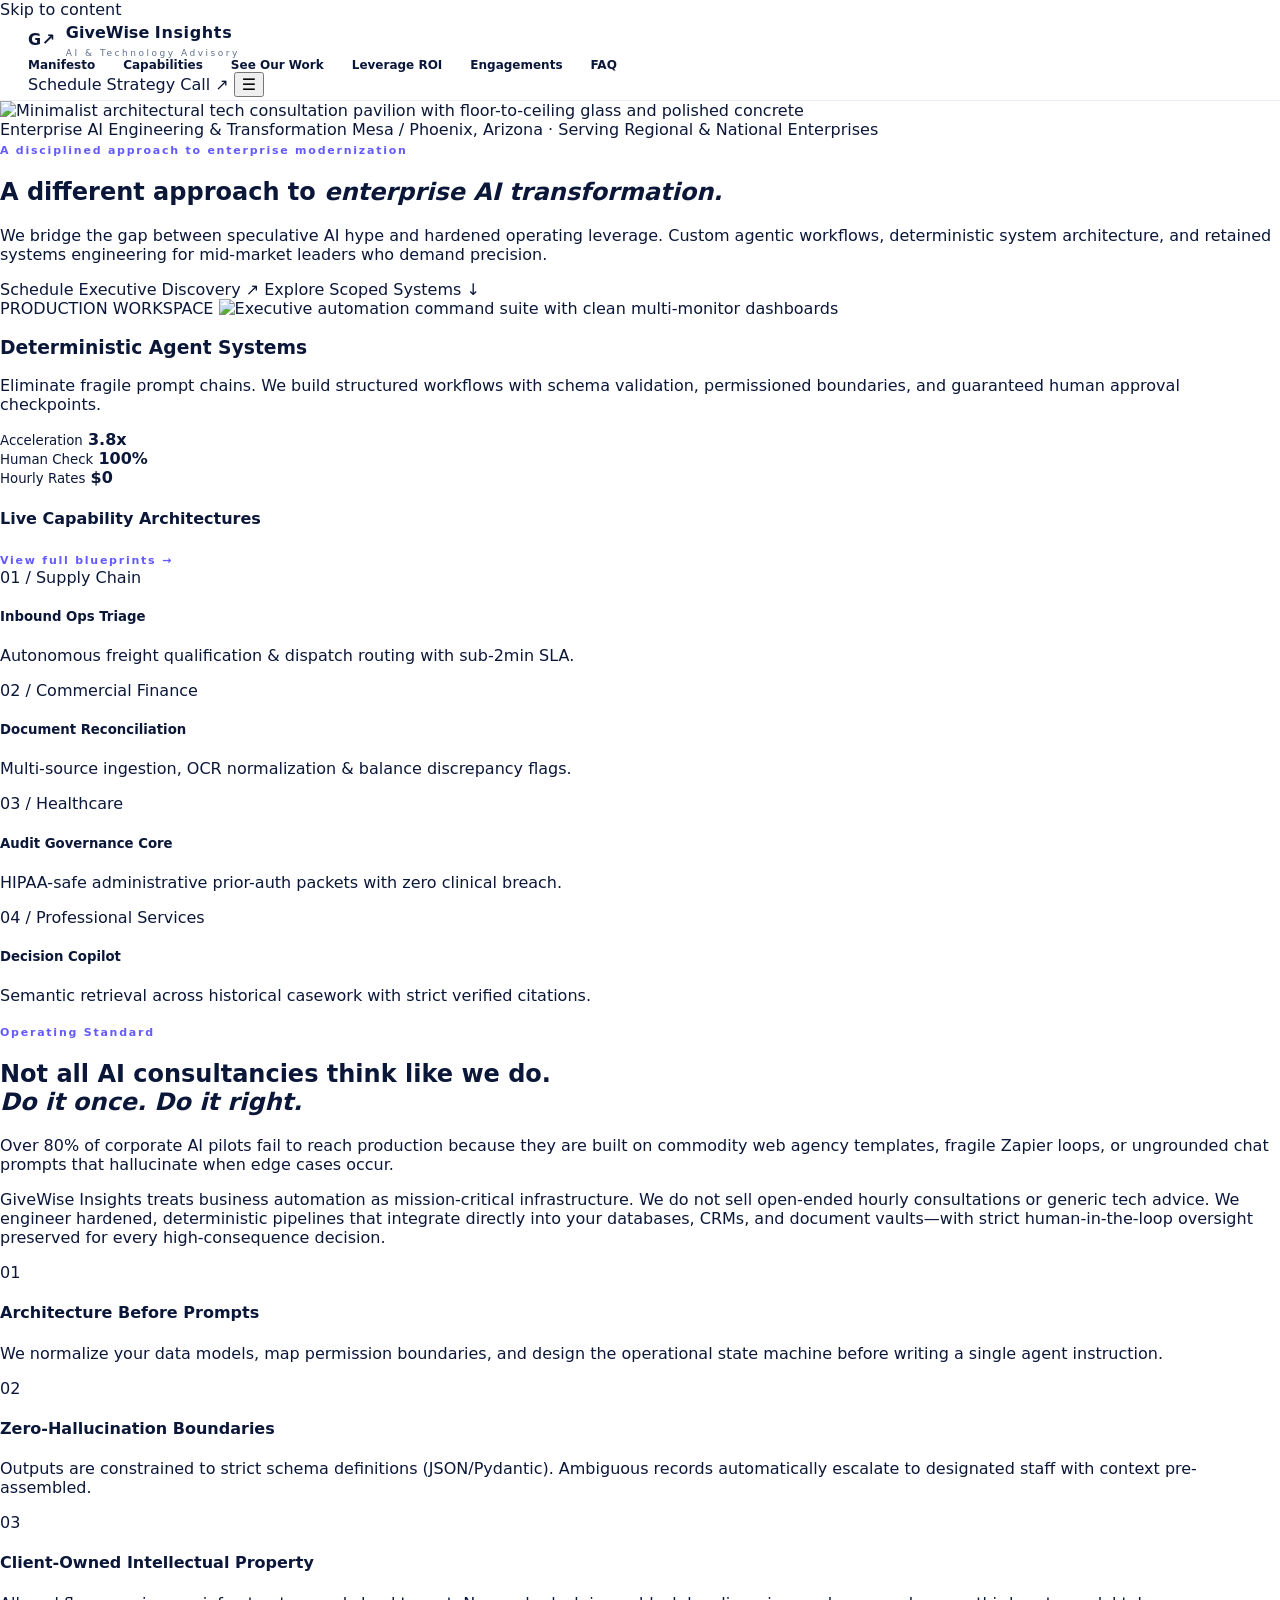
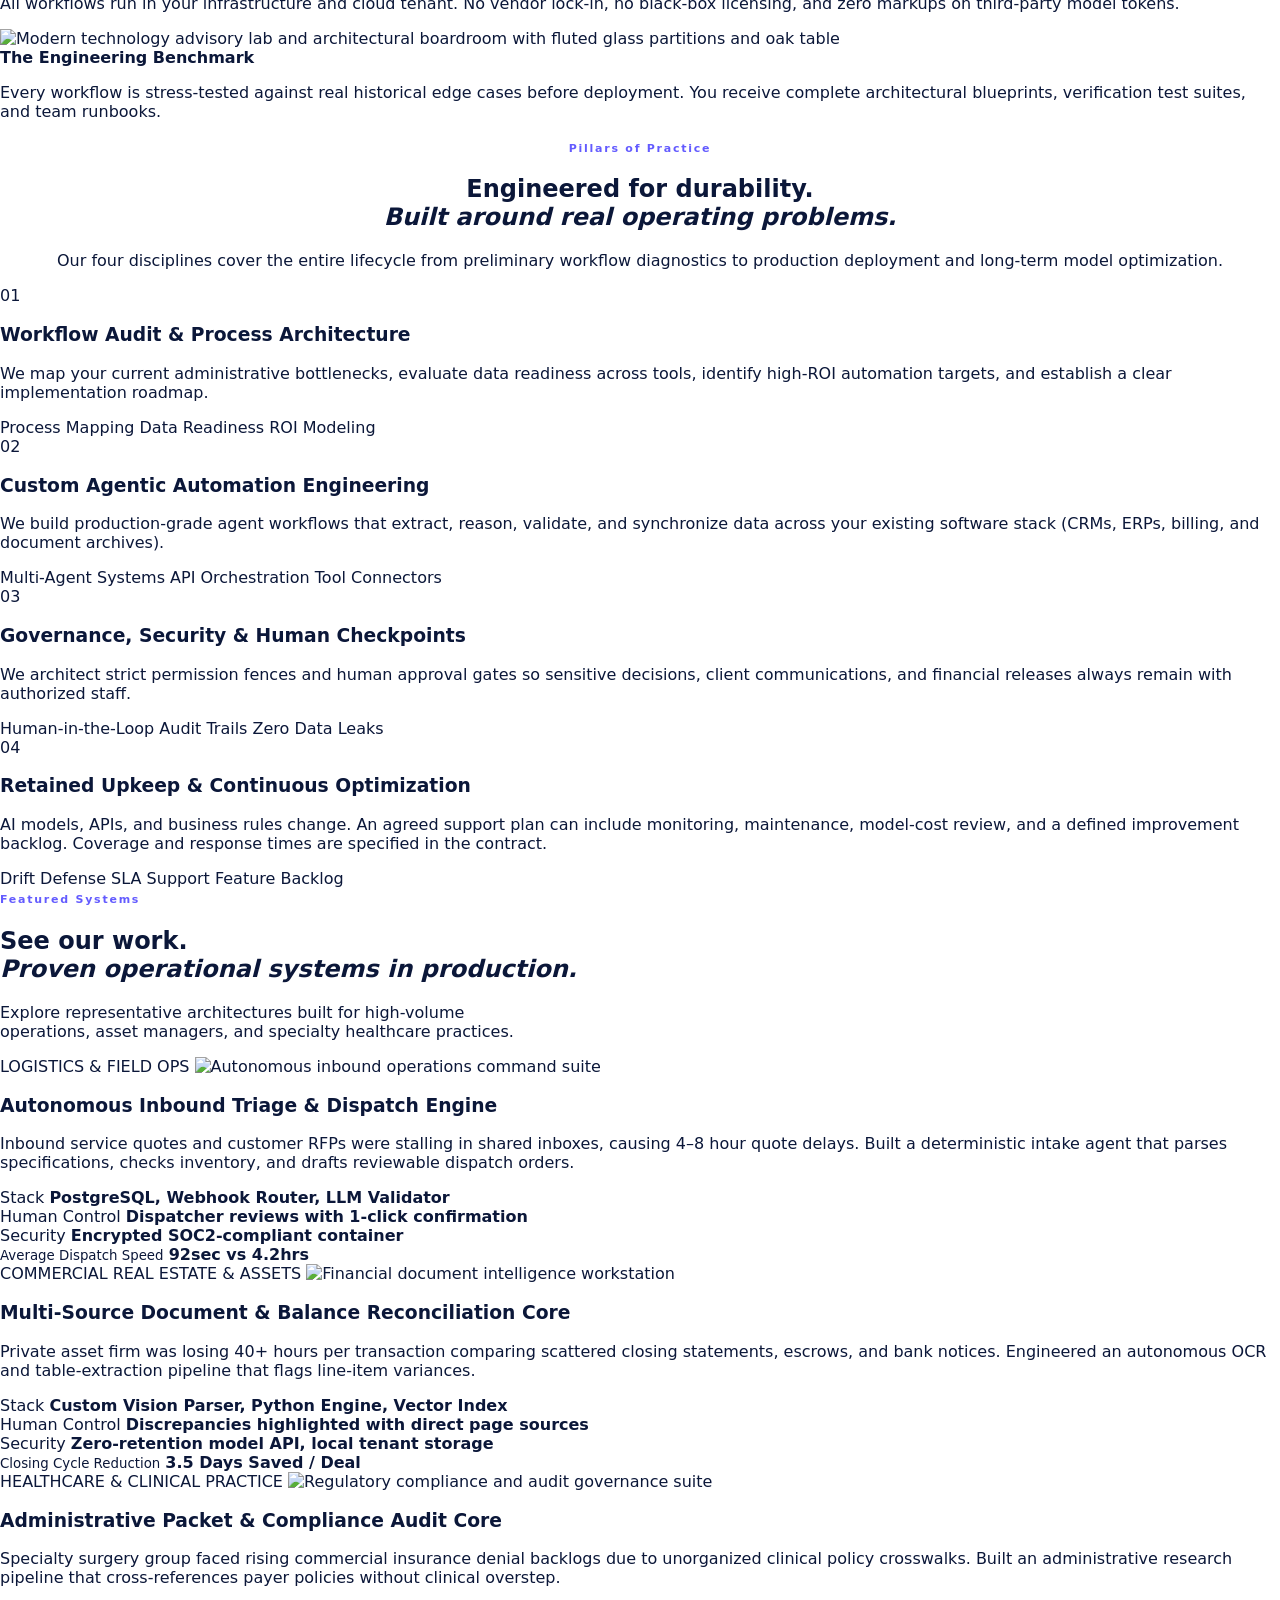
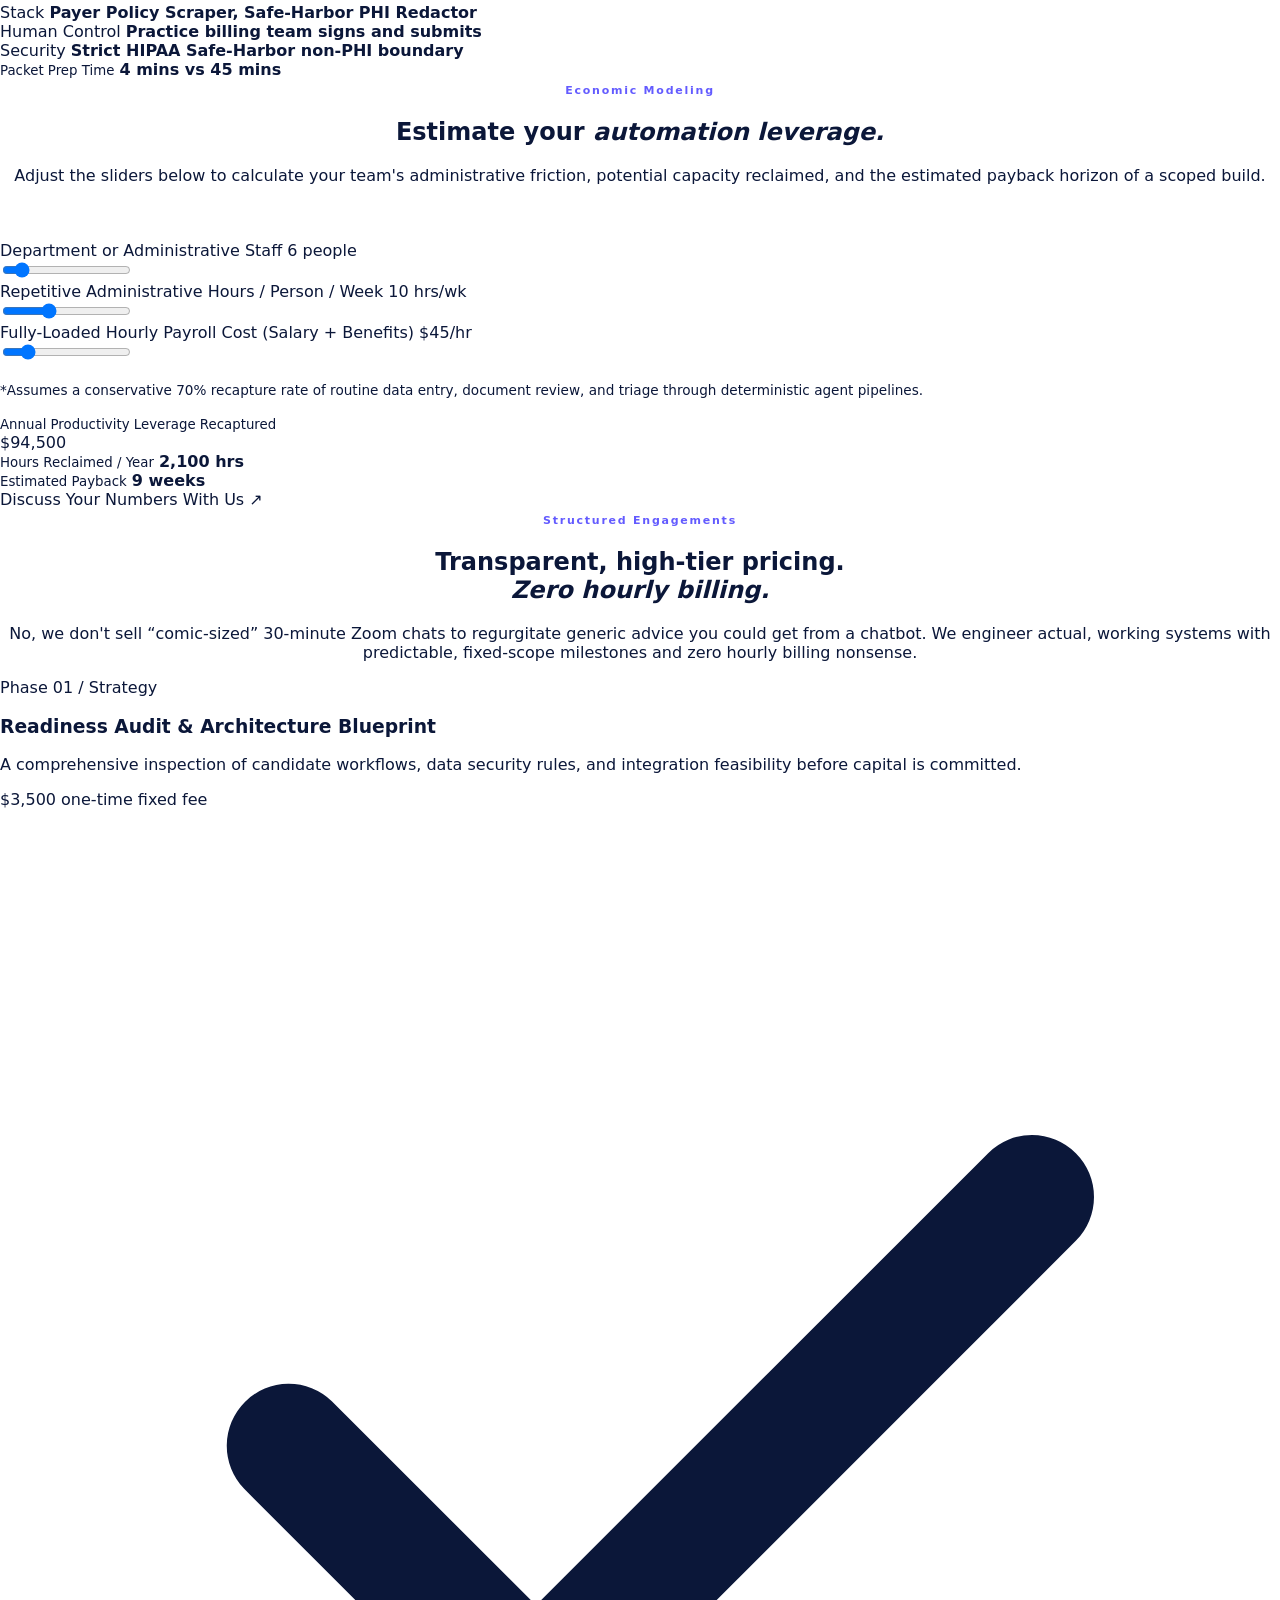
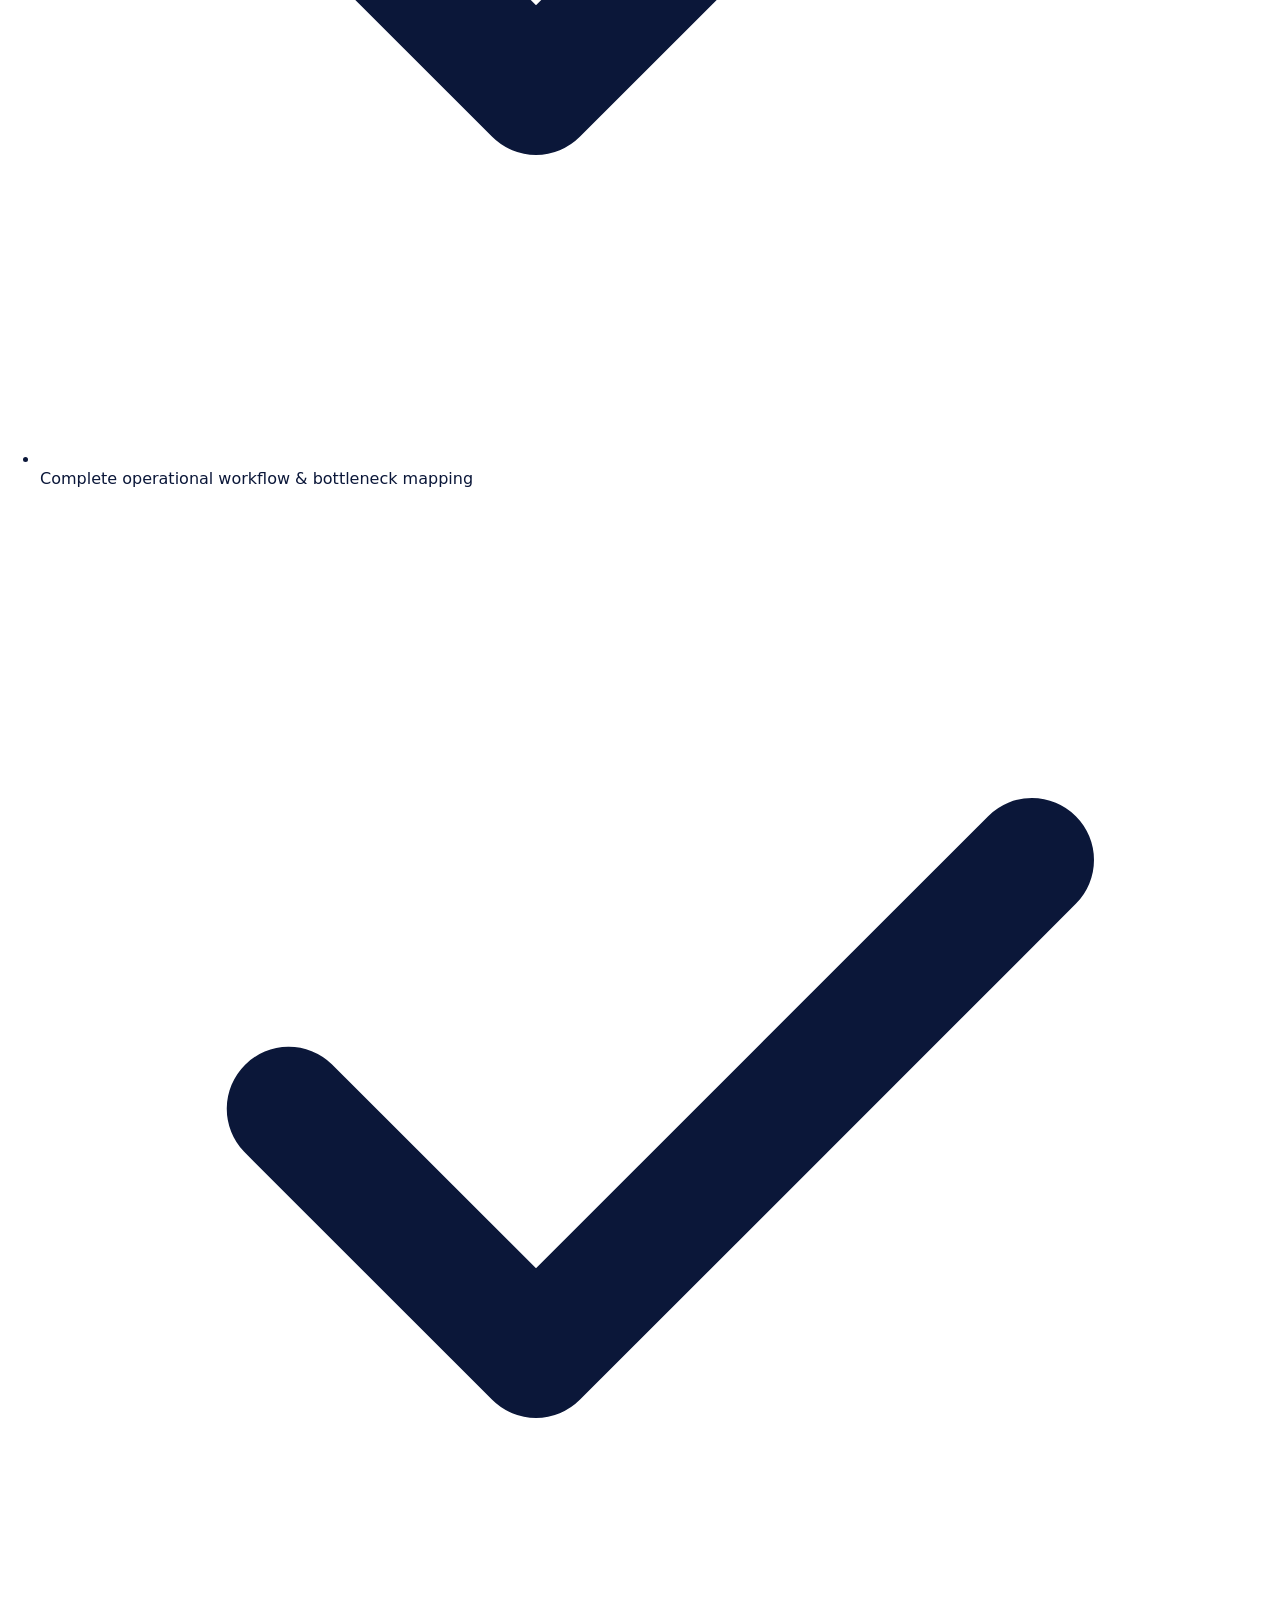
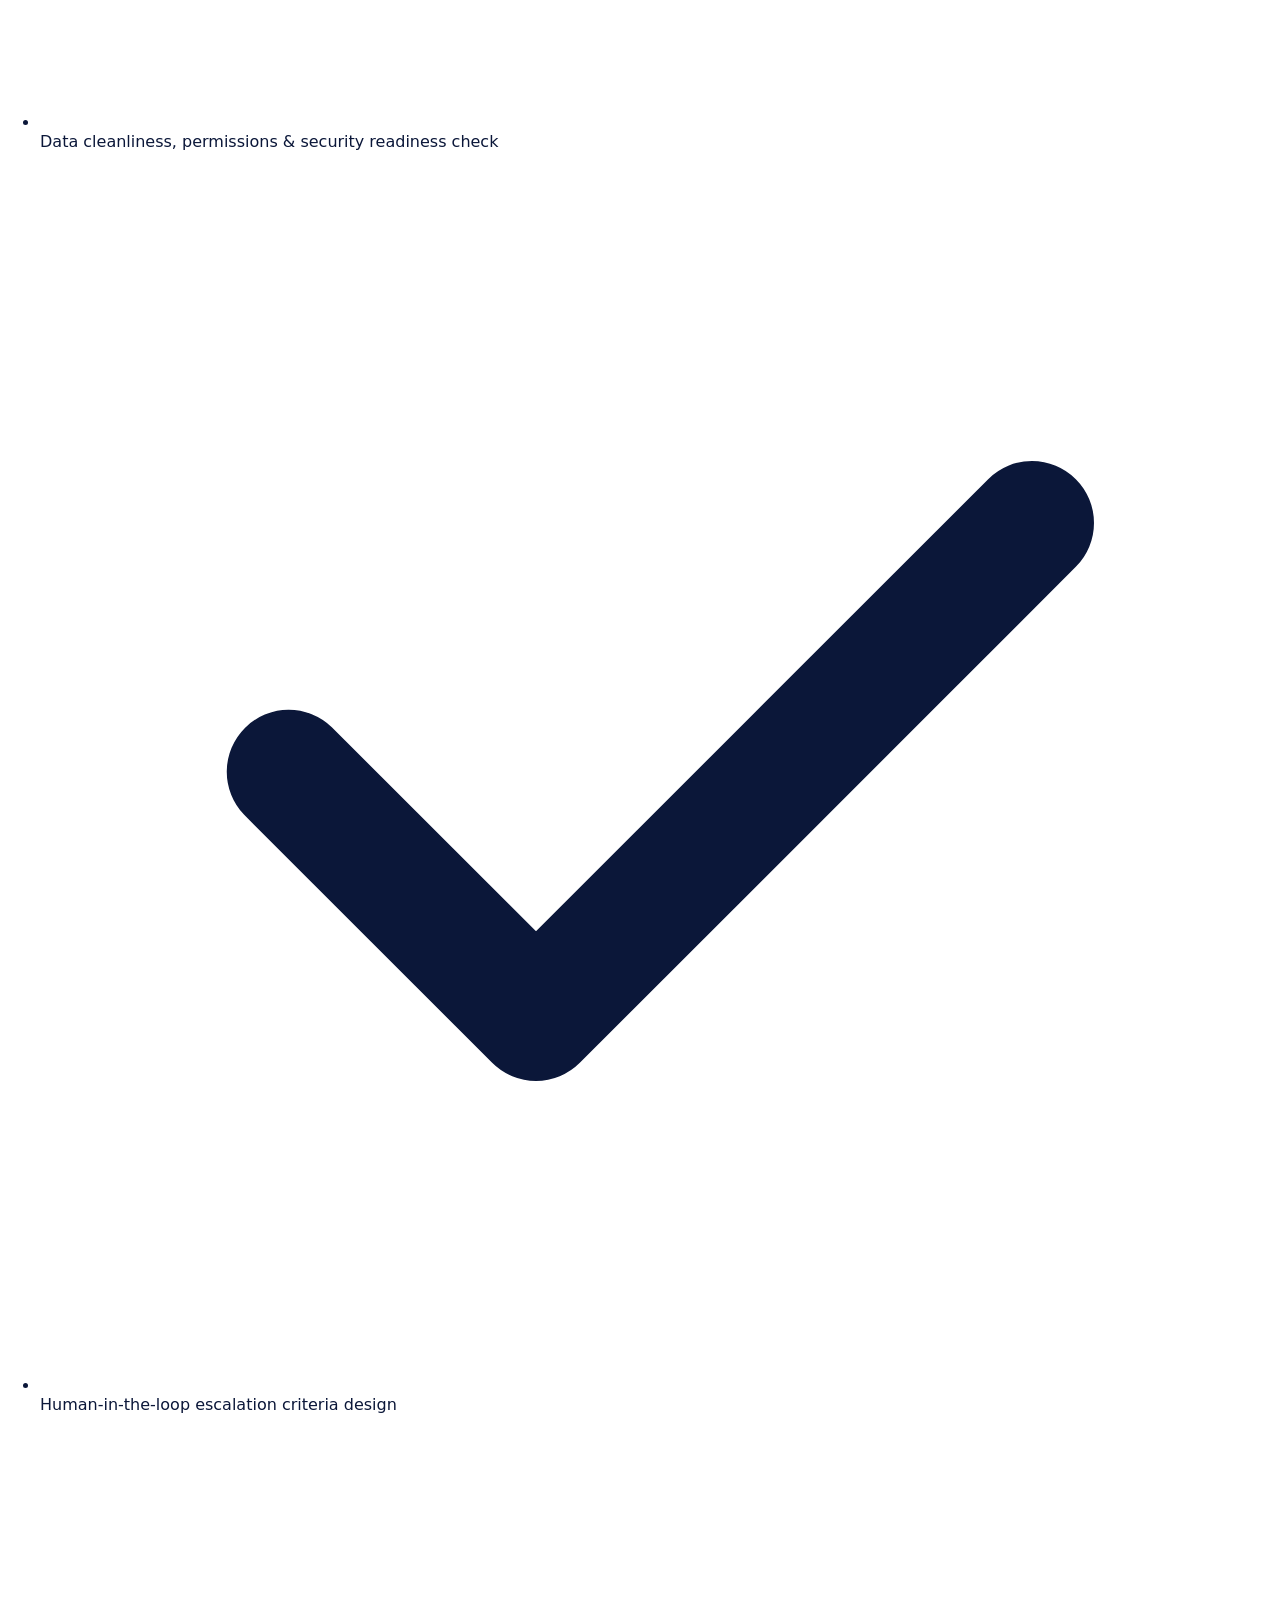
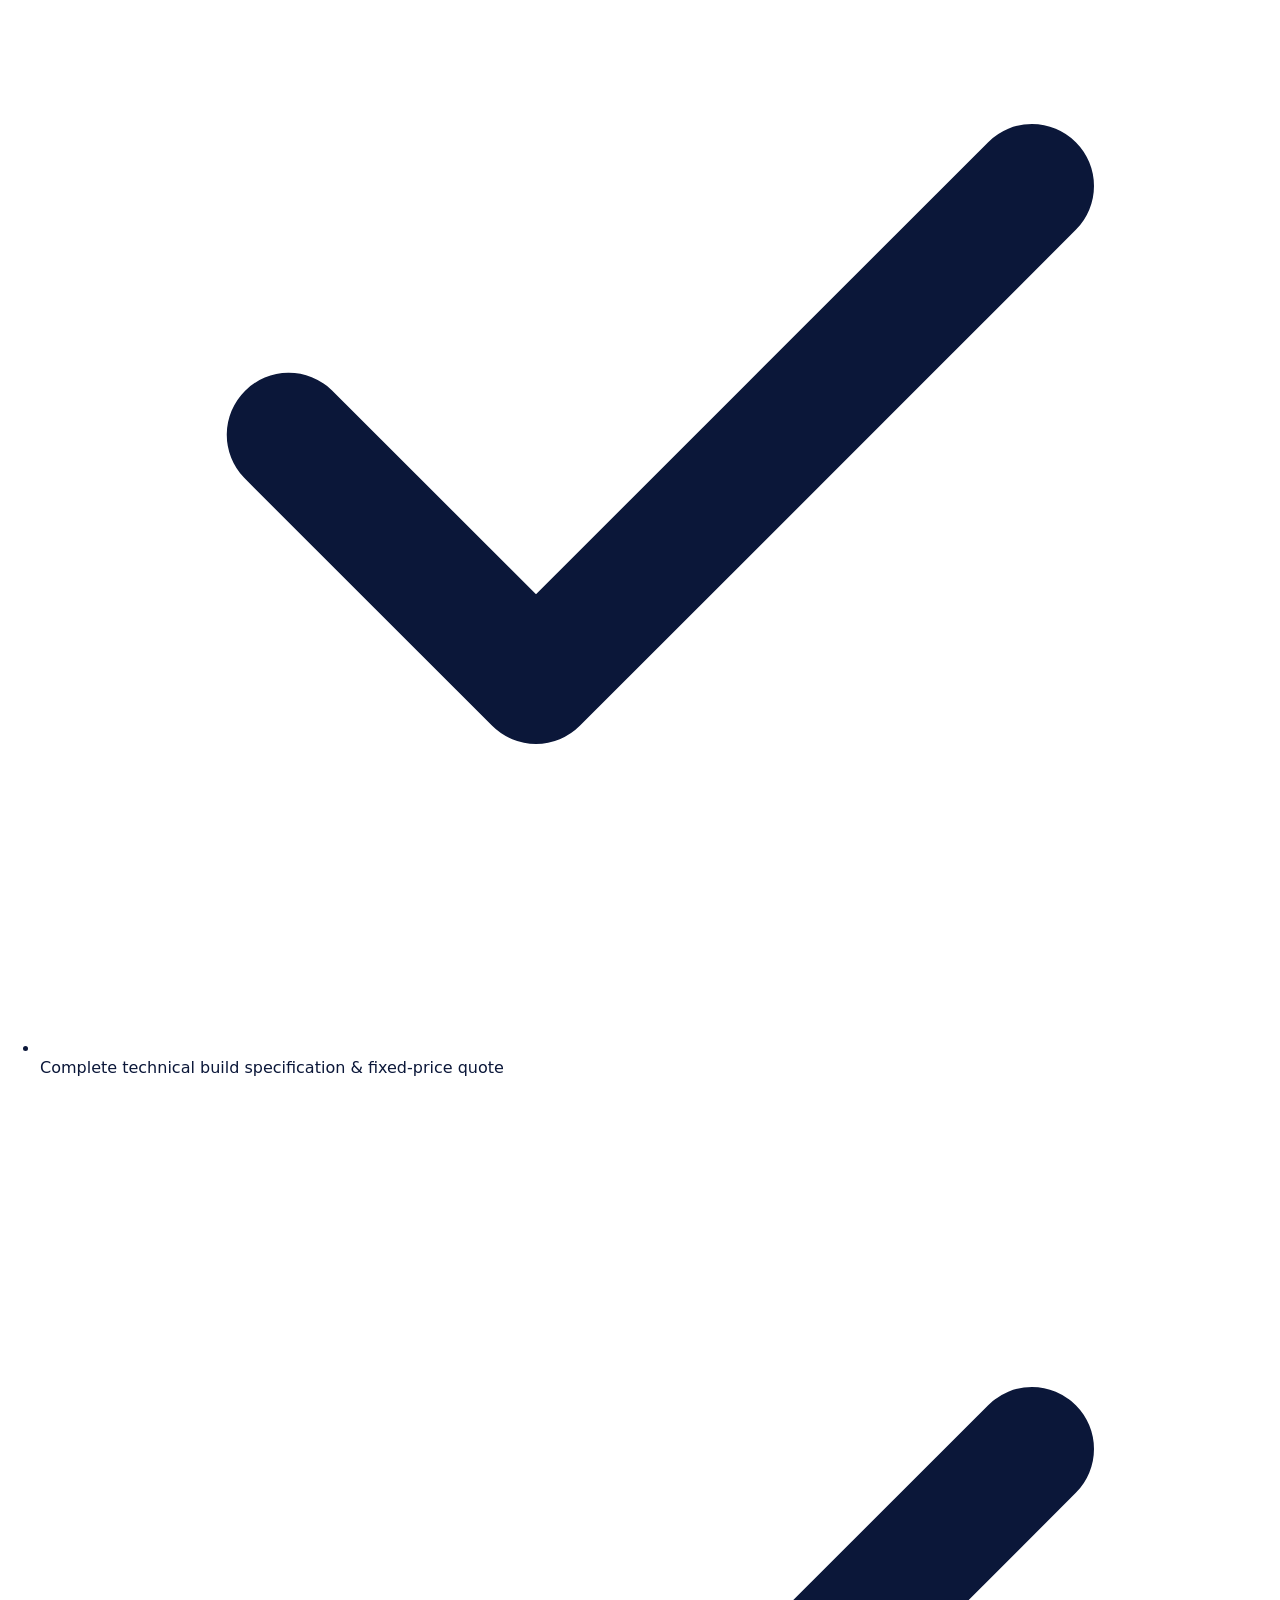
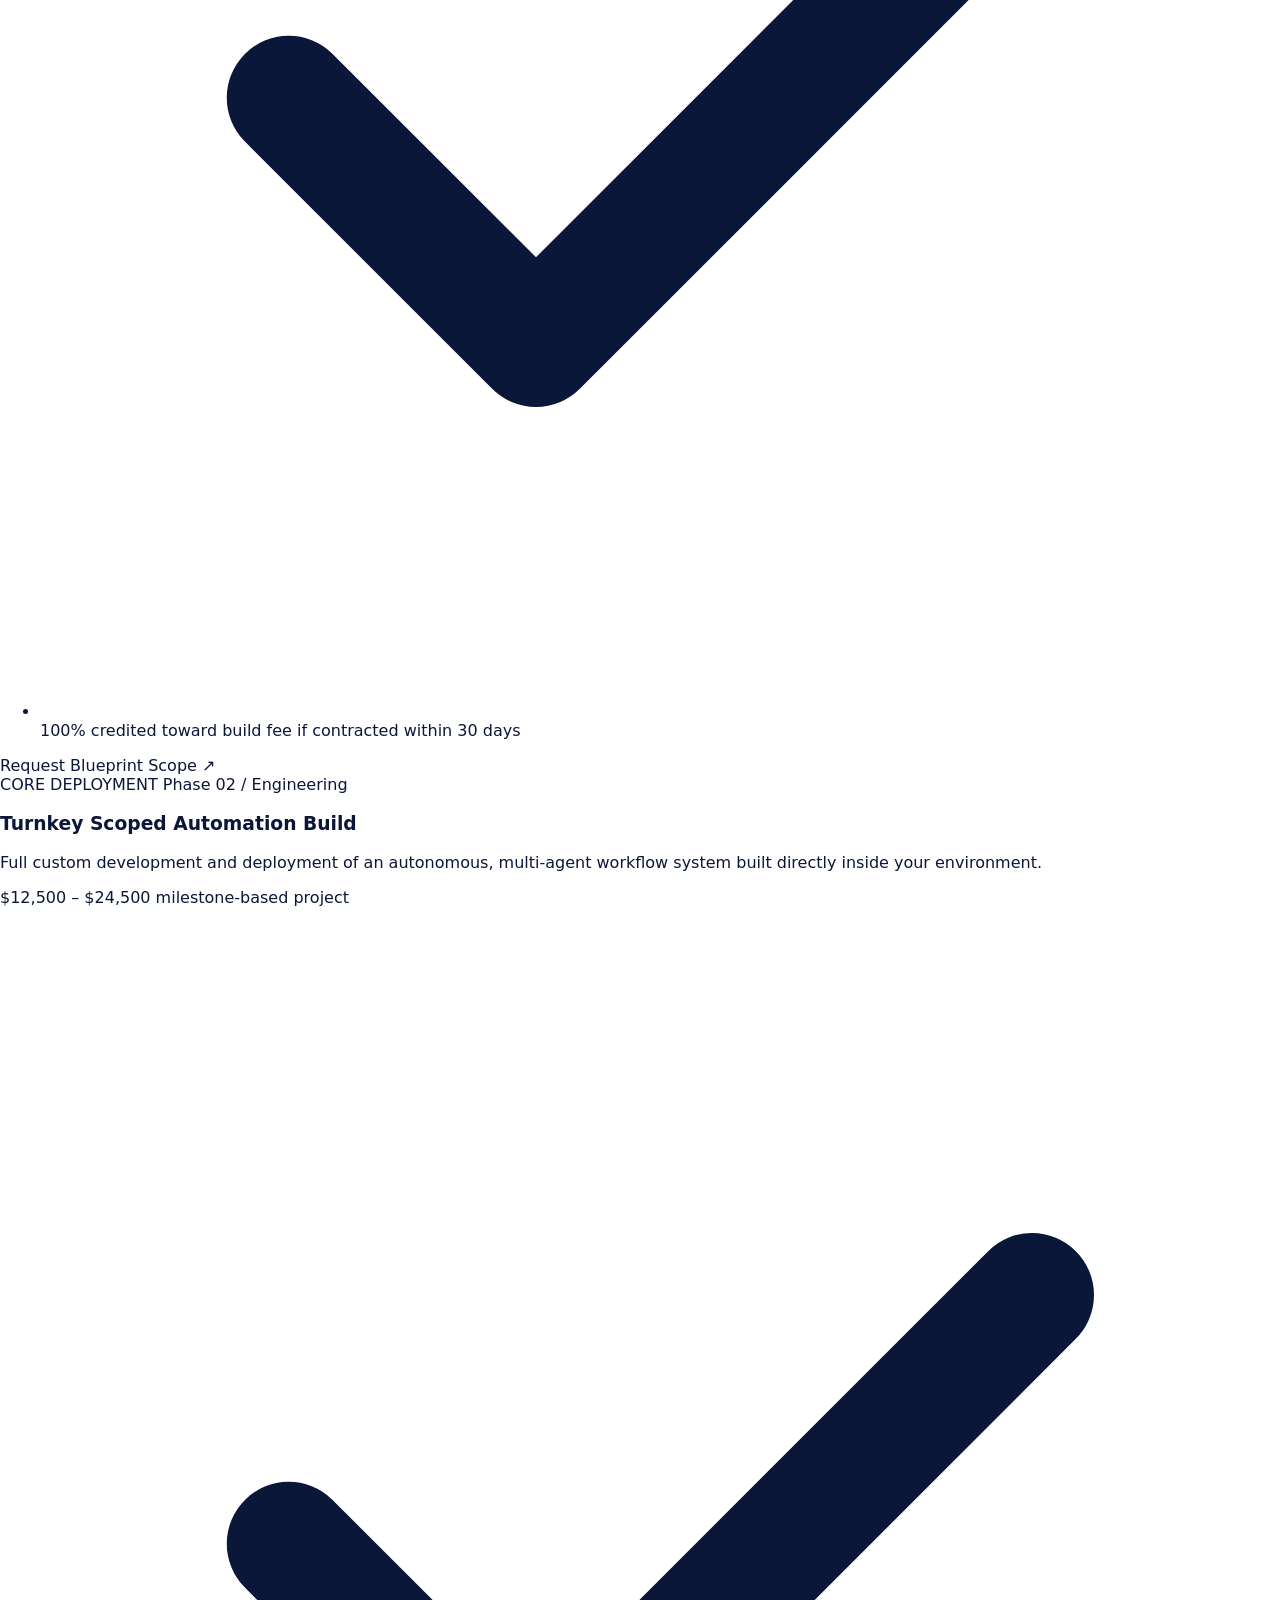
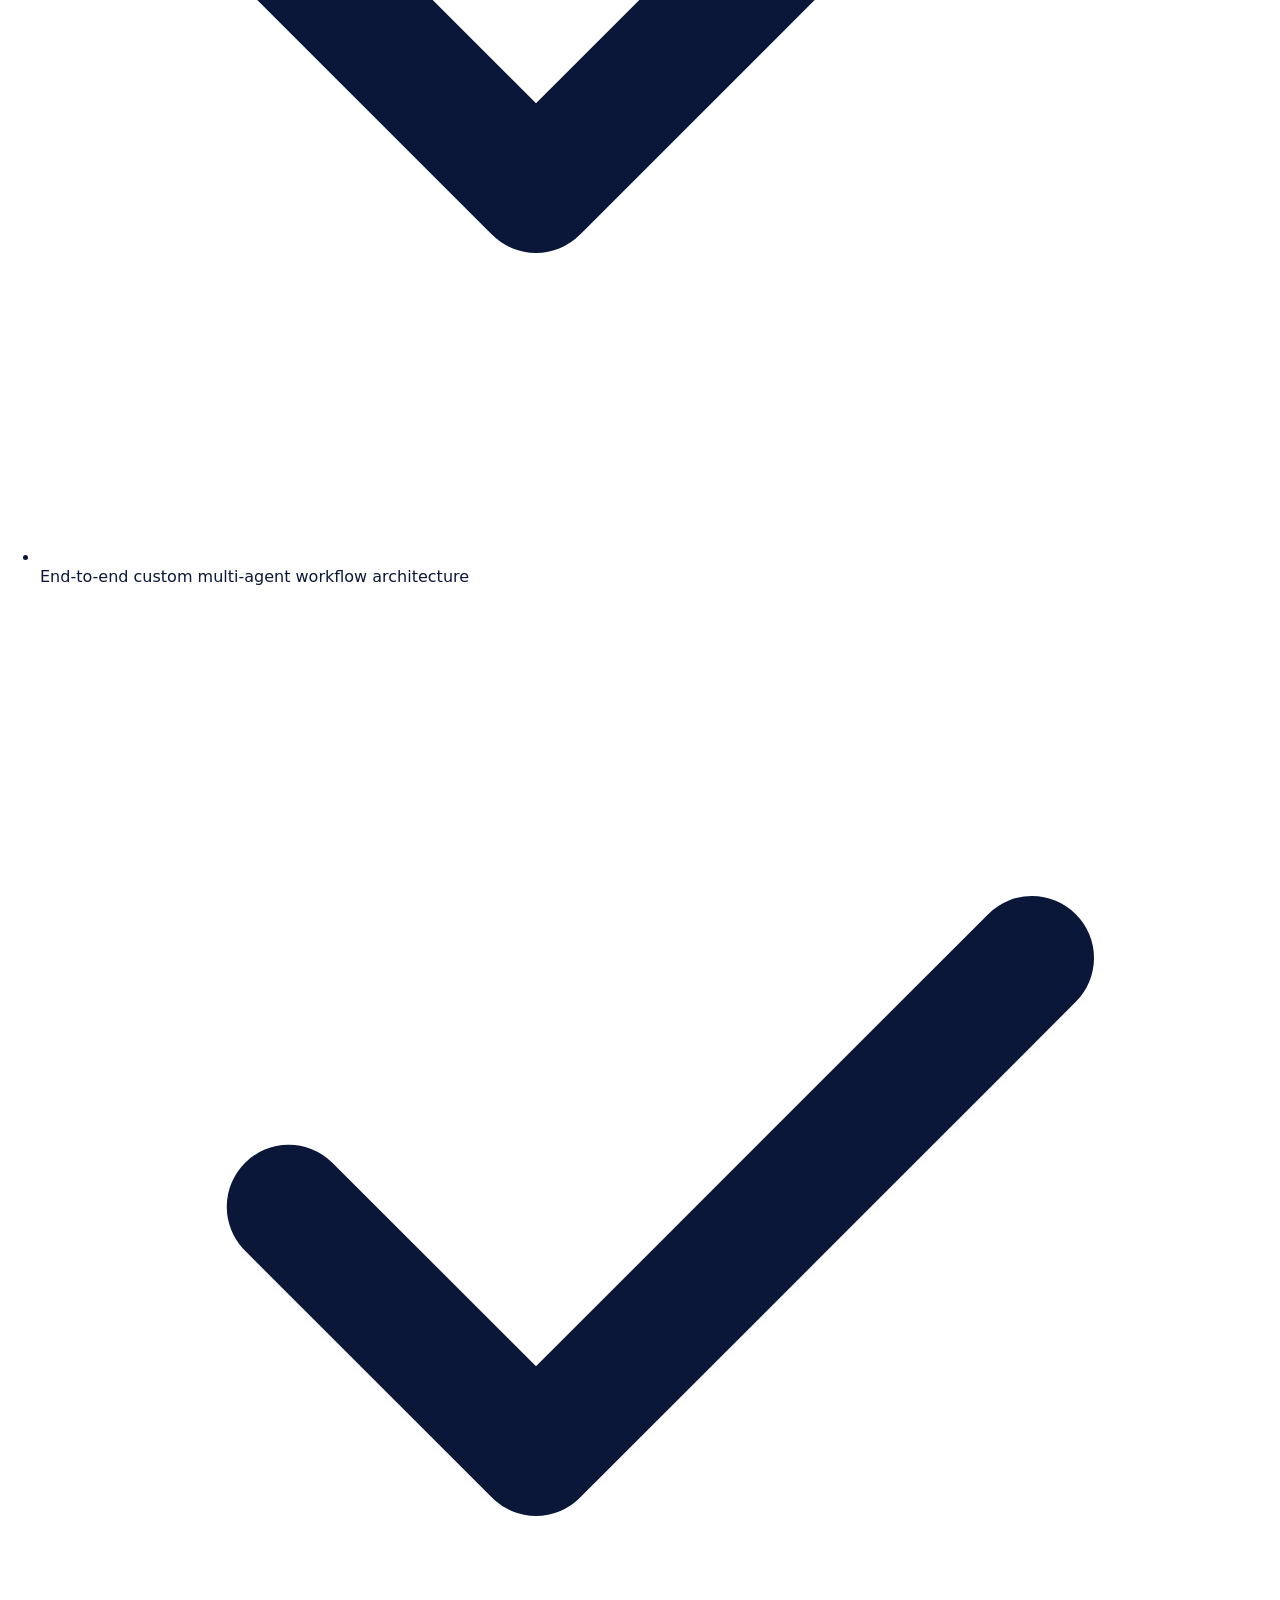
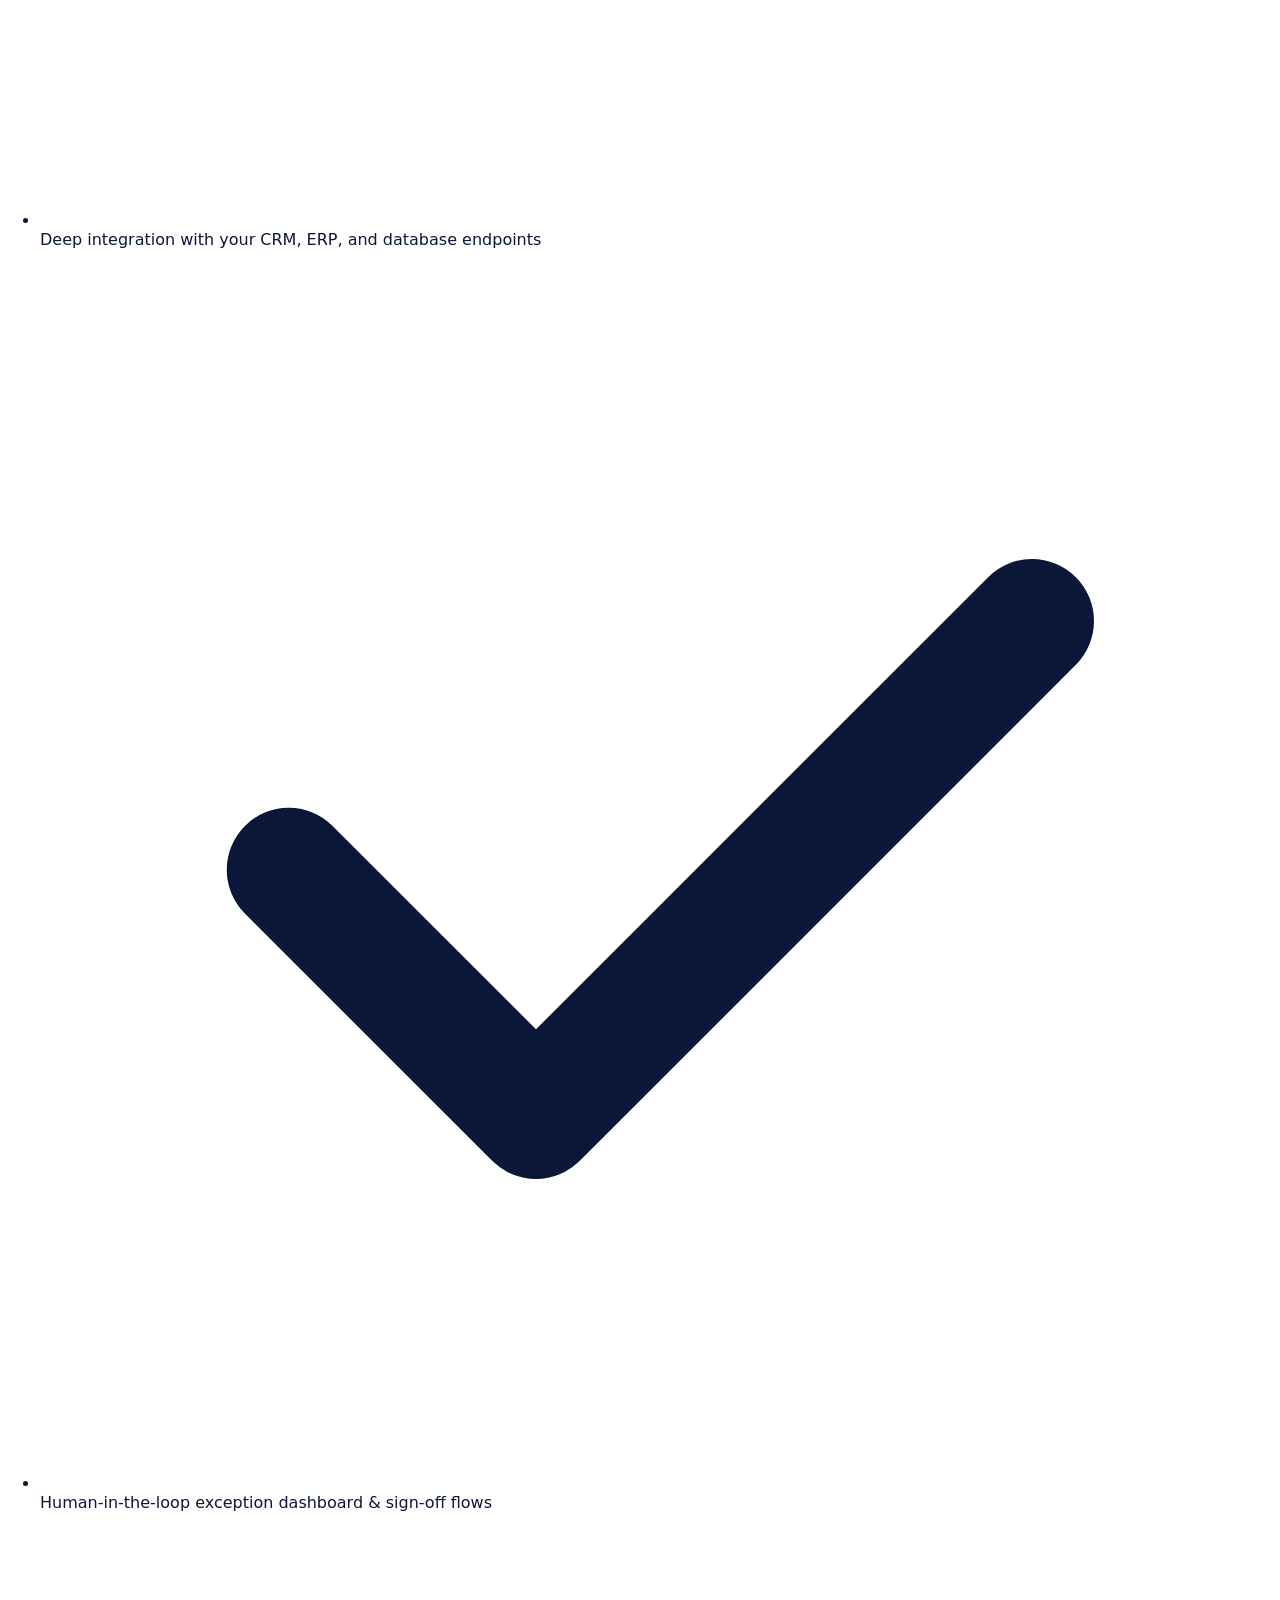
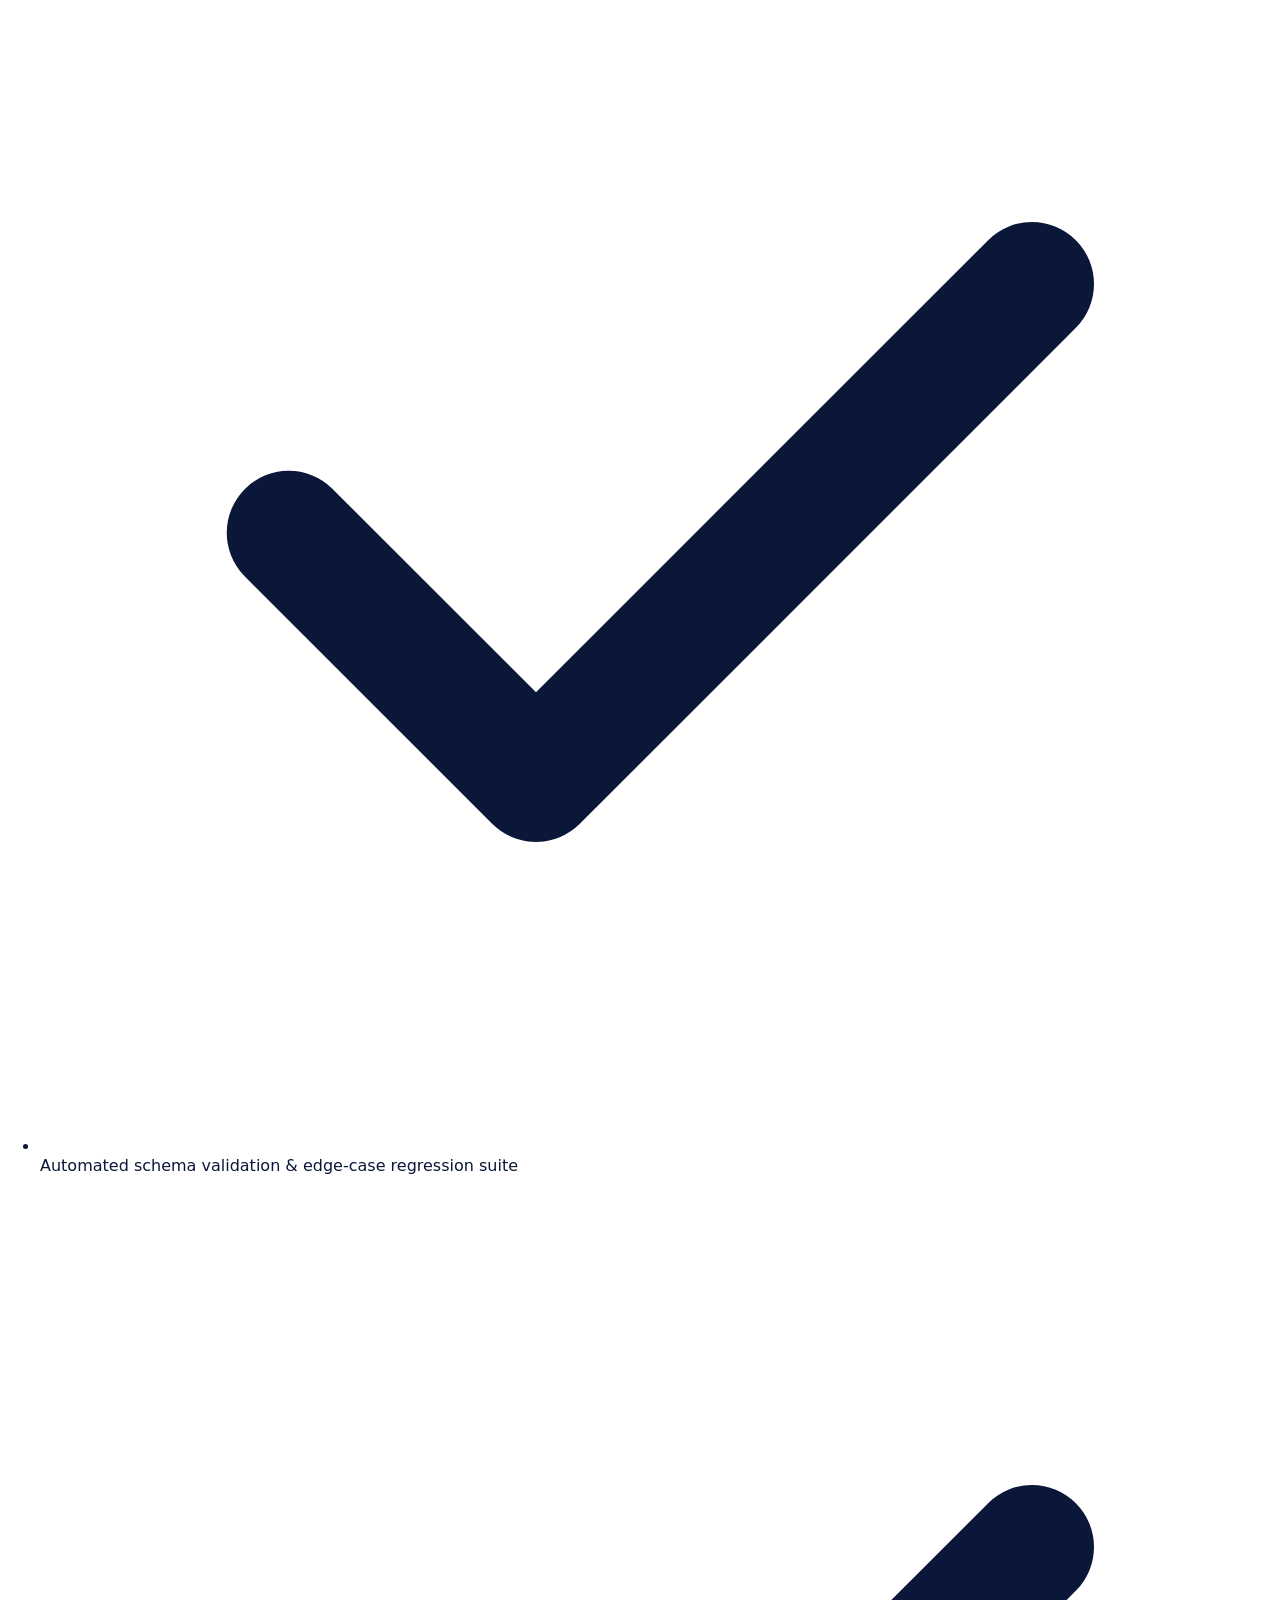
==== commit e992147c: "Clean brand presentation and replace unsupported sales claims" ====
--- a/index.html
+++ b/index.html
@@ -3,13 +3,13 @@
 <head>
   <meta charset="utf-8">
   <meta name="viewport" content="width=device-width, initial-scale=1">
-  <title>GiveWise Insights | Enterprise AI Transformation &amp; Scoped Automation</title>
-  <meta name="description" content="A disciplined approach to enterprise AI transformation and agentic automation. Custom agentic workflows, deterministic architecture, and retained systems engineering for mid-market leaders.">
+  <title>GiveWise Insights | Data Engineering &amp; Workflow Automation</title>
+  <meta name="description" content="Data preparation, Python/SQL validation, scoped workflow automation, and AI advisory for operational teams. Start with a defined work package and reviewable outputs.">
   <meta name="theme-color" content="#07090E">
   <link rel="canonical" href="https://givewiseinsights.summithillholdings.com/">
   <meta property="og:type" content="website">
-  <meta property="og:title" content="GiveWise Insights — Enterprise AI Transformation &amp; Scoped Automation">
-  <meta property="og:description" content="A disciplined approach to enterprise AI transformation. Custom agentic workflows, deterministic system architecture, and retained operational engineering for mid-market leaders.">
+  <meta property="og:title" content="GiveWise Insights — Data Engineering &amp; Workflow Automation">
+  <meta property="og:description" content="Data preparation, schema checks, and scoped workflow automation with agreed deliverables and human review.">
   <meta property="og:url" content="https://givewiseinsights.summithillholdings.com/">
   <meta property="og:image" content="https://givewiseinsights.summithillholdings.com/assets/hero-architecture.jpg">
   <meta name="twitter:card" content="summary_large_image">
@@ -31,10 +31,6 @@
       "addressLocality": "Mesa",
       "addressRegion": "AZ",
       "addressCountry": "US"
-    },
-    "parentOrganization": {
-      "@type": "Organization",
-      "name": "Jentlemens LLC"
     },
     "hasOfferCatalog": {
       "@type": "OfferCatalog",
@@ -85,7 +81,7 @@
             "unitText": "month"
           },
           "url": "https://givewiseinsights.summithillholdings.com/#pricing",
-          "description": "Continuous 24/7 uptime monitoring, prompt drift mitigation, API deprecation defense, model token cost controls, and monthly micro-automation queue."
+          "description": "Monitoring, maintenance, model-cost review, and an agreed improvement backlog within the contracted support scope."
         }
       ]
     }
@@ -310,7 +306,7 @@
           <article class="pillar-card">
             <span class="pillar-number">04</span>
             <h3>Retained Upkeep &amp; Continuous Optimization</h3>
-            <p>AI models, APIs, and business rules evolve. We provide continuous 24/7 uptime monitoring, prompt drift mitigation, token optimization, and an ongoing backlog queue for new automations.</p>
+            <p>AI models, APIs, and business rules change. An agreed support plan can include monitoring, maintenance, model-cost review, and a defined improvement backlog. Coverage and response times are specified in the contract.</p>
             <div class="pillar-tags">
               <span class="tag-pill">Drift Defense</span>
               <span class="tag-pill">SLA Support</span>
@@ -568,7 +564,7 @@
               <span class="price-cadence">per month retainer</span>
             </div>
             <ul class="features-list">
-              <li><svg class="check-icon" viewBox="0 0 20 20" fill="currentColor"><path fill-rule="evenodd" d="M16.707 5.293a1 1 0 010 1.414l-8 8a1 1 0 01-1.414 0l-4-4a1 1 0 011.414-1.414L8 12.586l7.293-7.293a1 1 0 011.414 0z" clip-rule="evenodd"/></svg> Continuous 24/7 uptime monitoring &amp; error recovery</li>
+              <li><svg class="check-icon" viewBox="0 0 20 20" fill="currentColor"><path fill-rule="evenodd" d="M16.707 5.293a1 1 0 010 1.414l-8 8a1 1 0 01-1.414 0l-4-4a1 1 0 011.414-1.414L8 12.586l7.293-7.293a1 1 0 011.414 0z" clip-rule="evenodd"/></svg> Monitoring &amp; maintenance within agreed service hours</li>
               <li><svg class="check-icon" viewBox="0 0 20 20" fill="currentColor"><path fill-rule="evenodd" d="M16.707 5.293a1 1 0 010 1.414l-8 8a1 1 0 01-1.414 0l-4-4a1 1 0 011.414-1.414L8 12.586l7.293-7.293a1 1 0 011.414 0z" clip-rule="evenodd"/></svg> Active prompt drift tuning &amp; model version deprecation protection</li>
               <li><svg class="check-icon" viewBox="0 0 20 20" fill="currentColor"><path fill-rule="evenodd" d="M16.707 5.293a1 1 0 010 1.414l-8 8a1 1 0 01-1.414 0l-4-4a1 1 0 011.414-1.414L8 12.586l7.293-7.293a1 1 0 011.414 0z" clip-rule="evenodd"/></svg> Token usage and API cost optimization audits</li>
               <li><svg class="check-icon" viewBox="0 0 20 20" fill="currentColor"><path fill-rule="evenodd" d="M16.707 5.293a1 1 0 010 1.414l-8 8a1 1 0 01-1.414 0l-4-4a1 1 0 011.414-1.414L8 12.586l7.293-7.293a1 1 0 011.414 0z" clip-rule="evenodd"/></svg> Monthly backlog queue for new micro-automations &amp; features</li>
@@ -591,57 +587,20 @@
     <!-- Section 7: Strategic Comparison Matrix -->
     <section class="section comparison-section" id="comparison" aria-labelledby="comparison-title">
       <div class="wrap">
-        <div class="wrap-narrow" style="text-align: center; margin-inline: auto;">
-          <span class="eyebrow">Strategic Position</span>
-          <h2 class="section-title" id="comparison-title">
-            How we compare to the alternatives.
-          </h2>
-          <p class="lead-copy" style="margin-inline: auto;">
-            Why mid-market leaders choose GiveWise Insights over legacy consultancies and low-end freelance agencies.
-          </p>
-        </div>
-
+        <div class="wrap-narrow" style="text-align:center;margin-inline:auto">
+          <span class="eyebrow">Agree the work first</span>
+          <h2 class="section-title" id="comparison-title">What your project scope should make clear.</h2>
+          <p class="lead-copy" style="margin-inline:auto">Start with a specific operational problem and define what a useful result looks like.</p>
+        </div>
         <div class="comparison-table-wrap">
           <table class="comparison-table">
-            <thead>
-              <tr>
-                <th style="width: 28%;">Capability / Dimension</th>
-                <th class="col-highlight" style="width: 32%;">GiveWise Insights</th>
-                <th style="width: 20%;">Legacy Consultancies</th>
-                <th style="width: 20%;">No-Code Freelancers</th>
-              </tr>
-            </thead>
+            <thead><tr><th scope="col">Decision</th><th scope="col">Confirm in writing</th></tr></thead>
             <tbody>
-              <tr>
-                <td><strong>Pricing Model</strong></td>
-                <td class="col-highlight">Fixed-fee milestones &amp; predictable retainers</td>
-                <td>$150k+ engagements, billable hours</td>
-                <td>Unpredictable hourly or cheap low-scope gig</td>
-              </tr>
-              <tr>
-                <td><strong>Architecture Quality</strong></td>
-                <td class="col-highlight">Deterministic, code-level schema validation</td>
-                <td>PowerPoint strategy decks with delayed builds</td>
-                <td>Fragile third-party Zapier chains that break</td>
-              </tr>
-              <tr>
-                <td><strong>Data Security &amp; IP</strong></td>
-                <td class="col-highlight">100% Client-Owned, zero model data retention</td>
-                <td>Complex enterprise IP negotiations</td>
-                <td>Credentials shared across informal web apps</td>
-              </tr>
-              <tr>
-                <td><strong>Deployment Speed</strong></td>
-                <td class="col-highlight">3 to 6 weeks to live production</td>
-                <td>6 to 12 months of committee meetings</td>
-                <td>Fast initial draft, abandoned when errors occur</td>
-              </tr>
-              <tr>
-                <td><strong>Ongoing Reliability</strong></td>
-                <td class="col-highlight">Retained SLA support &amp; prompt drift defense</td>
-                <td>Expensive change requests</td>
-                <td>No long-term support or code documentation</td>
-              </tr>
+              <tr><th scope="row">Deliverables &amp; fee</th><td>Inputs, outputs, capacity, milestones, acceptance, and charges.</td></tr>
+              <tr><th scope="row">Data &amp; access</th><td>Permitted data, approved systems and vendors, access, retention, and required agreements.</td></tr>
+              <tr><th scope="row">Validation &amp; review</th><td>Test cases, source checks, exception handling, and responsible reviewers.</td></tr>
+              <tr><th scope="row">Ownership &amp; handoff</th><td>Custom deliverables, reusable components, third-party licenses, and documentation.</td></tr>
+              <tr><th scope="row">Support &amp; changes</th><td>Service hours, response expectations, maintenance tasks, and change approval.</td></tr>
             </tbody>
           </table>
         </div>
@@ -719,7 +678,7 @@
             <div id="form-success-box" style="display:none; text-align:center; padding: 2rem 1rem;">
               <h4 style="color:#60A5FA; margin-bottom: 0.75rem;">Inquiry Transmitted Successfully</h4>
               <p style="font-size: 0.9rem; color: var(--color-text-light-muted); line-height: 1.6;">
-                Thank you for your brief. We review operational inquiries within 24 hours. The next step is agreed after your inquiry is reviewed.
+                Thank you for your brief. We will review your general business inquiry and confirm the next step and availability.
               </p>
             </div>
           </div>
@@ -743,31 +702,31 @@
         <div class="faq-list" style="margin-inline: auto;">
           <details class="faq-item">
             <summary>
-              <span>Can I pay you hourly so we can have 14 alignment meetings first?</span>
-              <span class="faq-icon">+</span>
-            </summary>
-            <div class="faq-content">
-              Respectfully, no. Hourly billing rewards inefficiency, endless slide decks, and talking in circles. We quote fixed-scope milestone deliverables so you know exactly what is being built, when it goes live, and what it costs down to the dollar before any work starts. If you love calendar invitations more than shipping working software, we are probably not the right team for you.
-            </div>
-          </details>
-
-          <details class="faq-item">
-            <summary>
-              <span>Can't I just hire an unpaid intern or my nephew who &ldquo;knows ChatGPT&rdquo;?</span>
-              <span class="faq-icon">+</span>
-            </summary>
-            <div class="faq-content">
-              You certainly can! Just ensure your legal department is comfortable with confidential customer records floating around in an unencrypted consumer browser session, and your operations manager is prepared to spend 25 hours a week fixing hallucinated spreadsheets. When that novelty wears off, give us a call to build real, deterministic software.
-            </div>
-          </details>
-
-          <details class="faq-item">
-            <summary>
-              <span>Will these autonomous AI agents replace my team and turn into Skynet?</span>
-              <span class="faq-icon">+</span>
-            </summary>
-            <div class="faq-content">
-              Not even close. Our systems are built to eliminate soul-crushing repetitive busywork&mdash;like manual data re-entry, triage, and document hunting&mdash;so your humans can focus on revenue and client relationships. Think of it as giving your team high-speed digital assistants with infinite caffeine, not replacing your staff.
+              <span>How are projects priced?</span>
+              <span class="faq-icon">+</span>
+            </summary>
+            <div class="faq-content">
+              We usually quote a defined work package with milestone deliverables. The written scope sets the inputs, outputs, review process, timing, and fee before work starts. Support and changes are agreed separately.
+            </div>
+          </details>
+
+          <details class="faq-item">
+            <summary>
+              <span>Can we start with one small workflow?</span>
+              <span class="faq-icon">+</span>
+            </summary>
+            <div class="faq-content">
+              Yes. Start with a bounded data-preparation, reporting, or validation task. A sample using public or synthetic records can help establish fit before discussing client systems or confidential data.
+            </div>
+          </details>
+
+          <details class="faq-item">
+            <summary>
+              <span>Where does human review fit?</span>
+              <span class="faq-icon">+</span>
+            </summary>
+            <div class="faq-content">
+              Your team owns business decisions and approves consequential actions. The scope identifies the review steps, exception handling, and responsible people alongside any proposed automation.
             </div>
           </details>
 
@@ -777,7 +736,7 @@
               <span class="faq-icon">+</span>
             </summary>
             <div class="faq-content">
-              We integrate directly via official REST APIs, secure Webhooks, database connectors (Postgres, SQL Server, Supabase), and custom middleware. If your legacy software lacks an open API, we engineer deterministic background worker services to safely bridge data without forcing you into an expensive rip-and-replace overhaul.
+              A scoped project can include Python/SQL data preparation, schema validators, CSV/Excel normalization, and QA reports. Integration options depend on documented APIs, permissions, and your environment. A public or synthetic schema can be used to explore fit without requesting access to live systems.
             </div>
           </details>
 
@@ -807,7 +766,7 @@
               <span class="faq-icon">+</span>
             </summary>
             <div class="faq-content">
-              Never. We exclusively deploy zero-data-retention enterprise API endpoints and client-isolated vector environments. Your proprietary data, client lists, and internal records are never used to train public models. All code, prompts, and database configurations remain 100% your property.
+              We do not authorize client data for public-model training as part of a standard engagement. Approved tools, provider retention settings, access, and any required data agreements must be verified for each project before client information is used. Work-product ownership and third-party licenses are defined in the written agreement.
             </div>
           </details>
 
@@ -817,7 +776,7 @@
               <span class="faq-icon">+</span>
             </summary>
             <div class="faq-content">
-              We design deterministic guardrails using Pydantic schema validation, multi-agent cross-verification, and strict confidence threshold scoring. If an extracted record or decision falls below 98% confidence, the pipeline halts and routes the item to an authorized staff member with the exact source citation highlighted.
+              Projects can use schema validation, source checks, test fixtures, and human review of exceptions. Acceptance criteria and escalation rules are agreed for the actual workflow. No universal model-confidence score guarantees correctness.
             </div>
           </details>
 
@@ -847,7 +806,7 @@
               <span class="faq-icon">+</span>
             </summary>
             <div class="faq-content">
-              GiveWise Insights is a specialized enterprise AI transformation and automation advisory practice operated as a commercial trade name of Jentlemens LLC, based in Mesa, Arizona.
+              GiveWise Insights is founded by Joseph Jilovec and based in Mesa, Arizona. We provide data engineering, workflow automation, and AI advisory through scoped engagements. Formal contracting and vendor documentation is supplied during onboarding.
             </div>
           </details>
         </div>
@@ -897,26 +856,20 @@
           <li style="color:var(--color-text-light-muted); font-size:0.875rem;">Mesa, Arizona</li>
           <li style="color:var(--color-text-light-muted); font-size:0.875rem;">Phoenix Metropolitan Area</li>
           <li><a href="https://summithillholdings.com/contact?venture=givewise-insights" target="_blank" rel="noopener noreferrer">Executive Booking ↗</a></li>
-          <li><a href="sample-ai-plan.html" target="_blank">Sample Brief Document ↗</a></li>
+          <li><a href="sample-ai-plan.html" target="_blank" rel="noopener">Sample Brief Document ↗</a></li><li><a href="mailto:givewiseinsights@summithillholdings.com">givewiseinsights@summithillholdings.com</a></li>
         </ul>
       </div>
     </div>
 
     <div class="wrap footer-bottom-bar">
       <div>
-        &copy; 2026 GiveWise Insights. A trade name of Jentlemens LLC. All rights reserved.
+        &copy; 2026 GiveWise Insights. All rights reserved.
       </div>
       <div class="footer-legal">
         <a href="https://summithillholdings.com/portfolio" target="_blank" rel="noopener noreferrer">Summit Hill Holdings ↗</a>
       </div>
     </div>
 
-    <!-- Verified Universal Studio Navigation Bar -->
-    <div class="jj-venture-nav">
-      <a href="https://summithillholdings.com/portfolio" target="_blank" rel="noopener noreferrer">Summit Hill Holdings</a>
-      <span aria-hidden="true" style="color:var(--color-gold); margin: 0 0.65rem; opacity: 0.7;">•</span>
-      <a href="https://summithillholdings.com/portfolio" target="_blank" rel="noopener noreferrer">Explore the Venture Studio →</a>
-    </div>
   </footer>
 
   <script src="script.js" defer></script>
